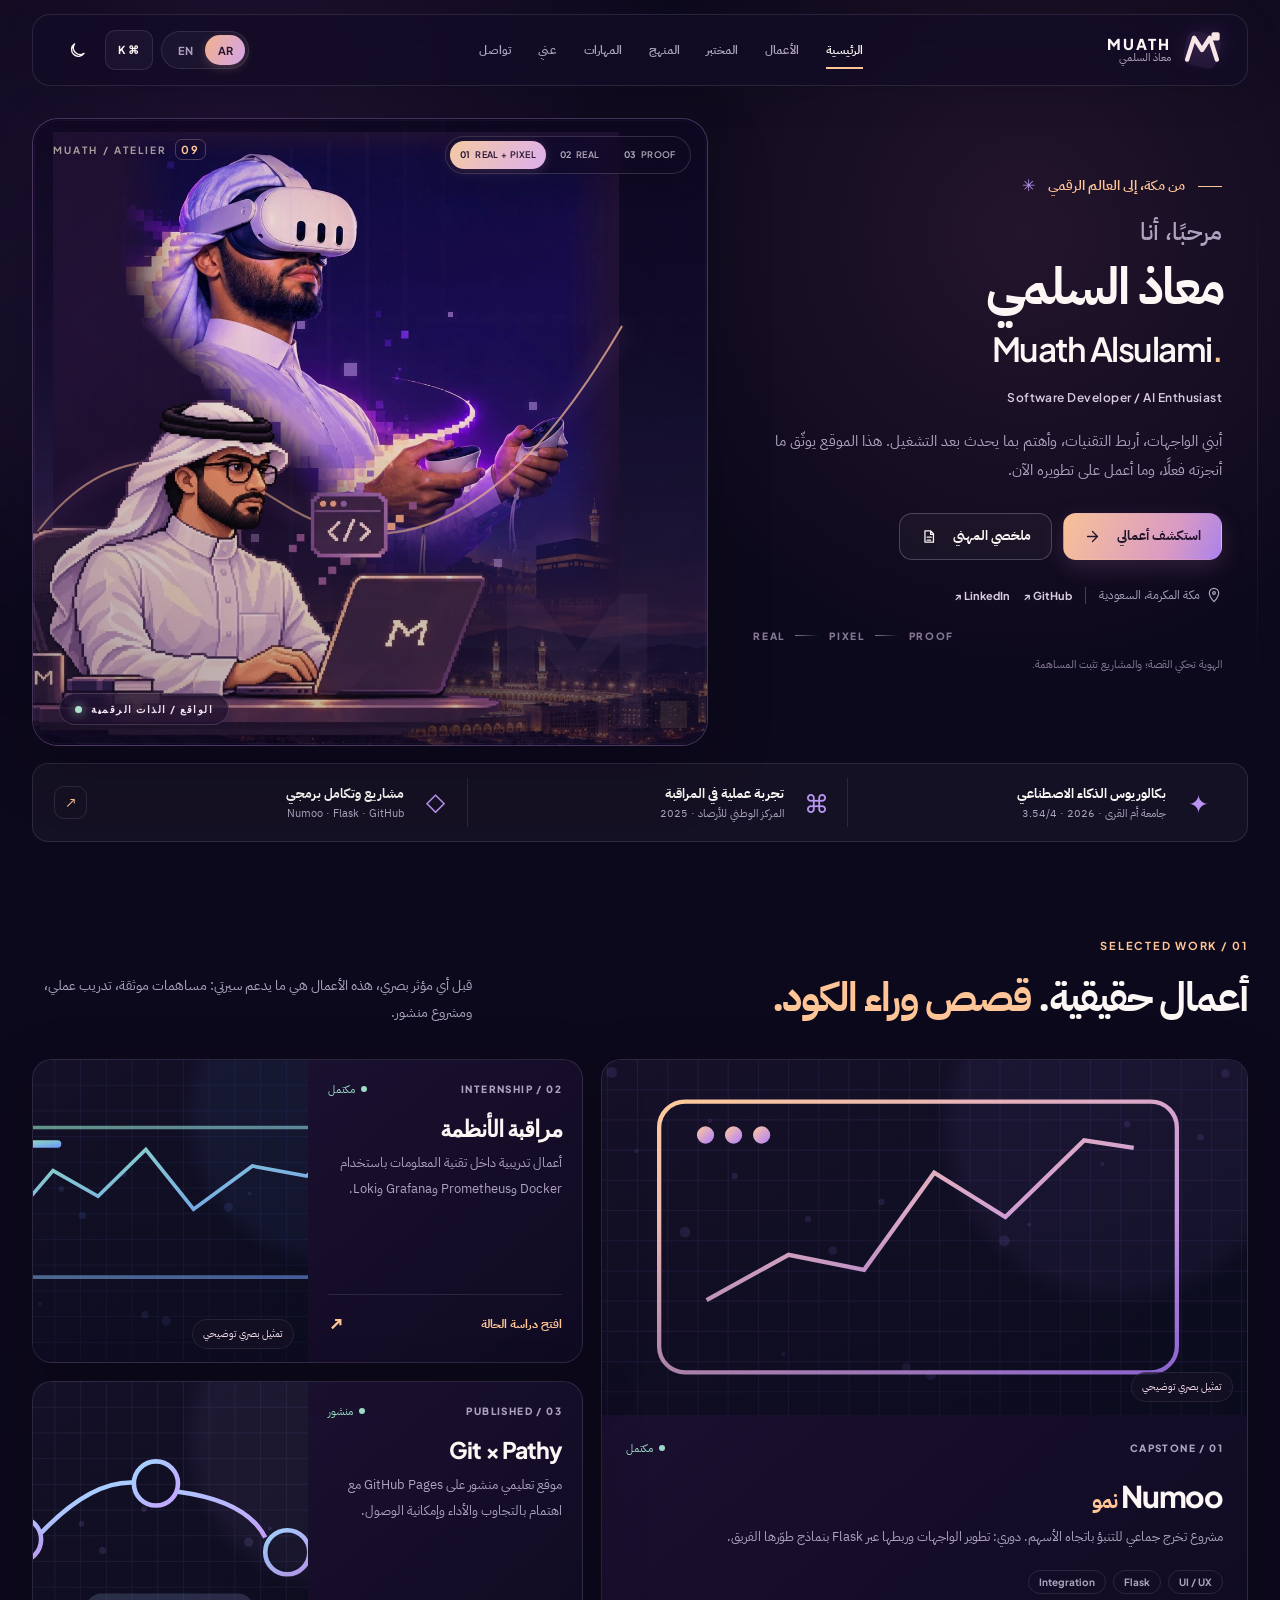
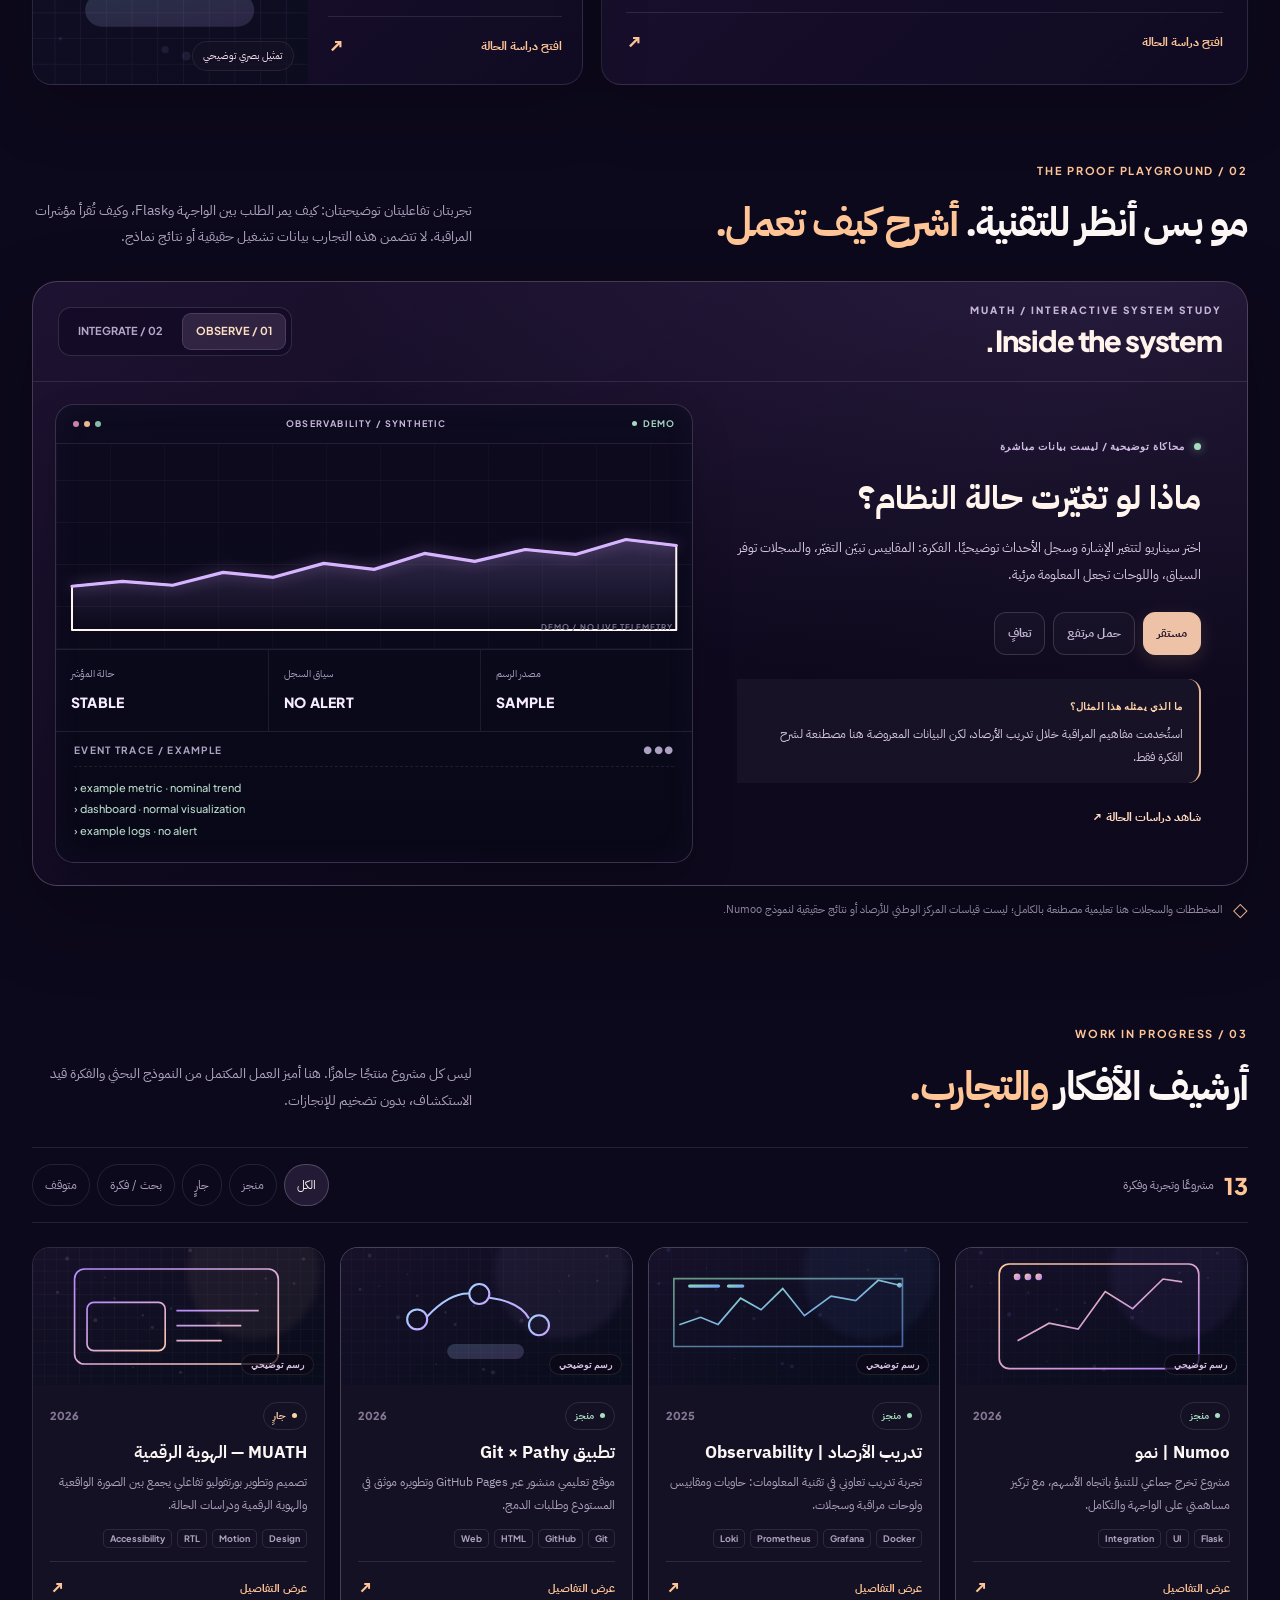
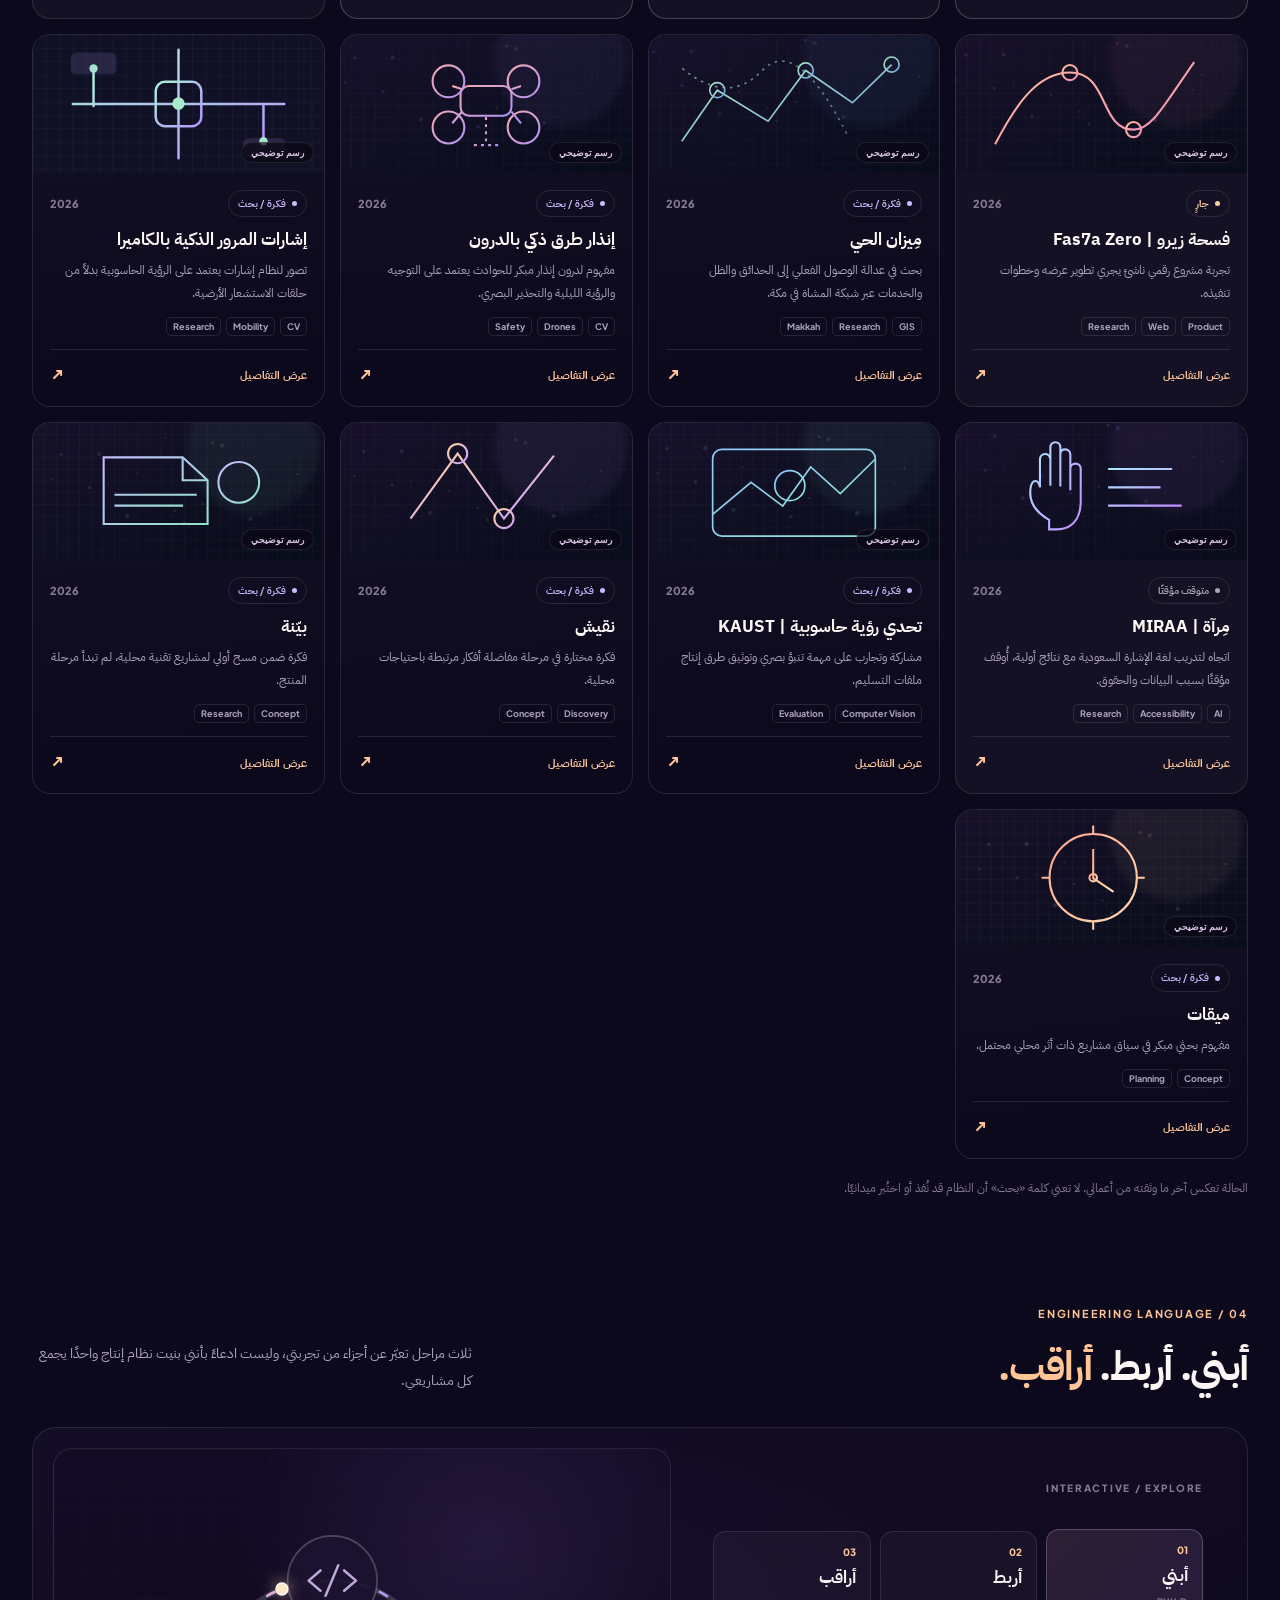
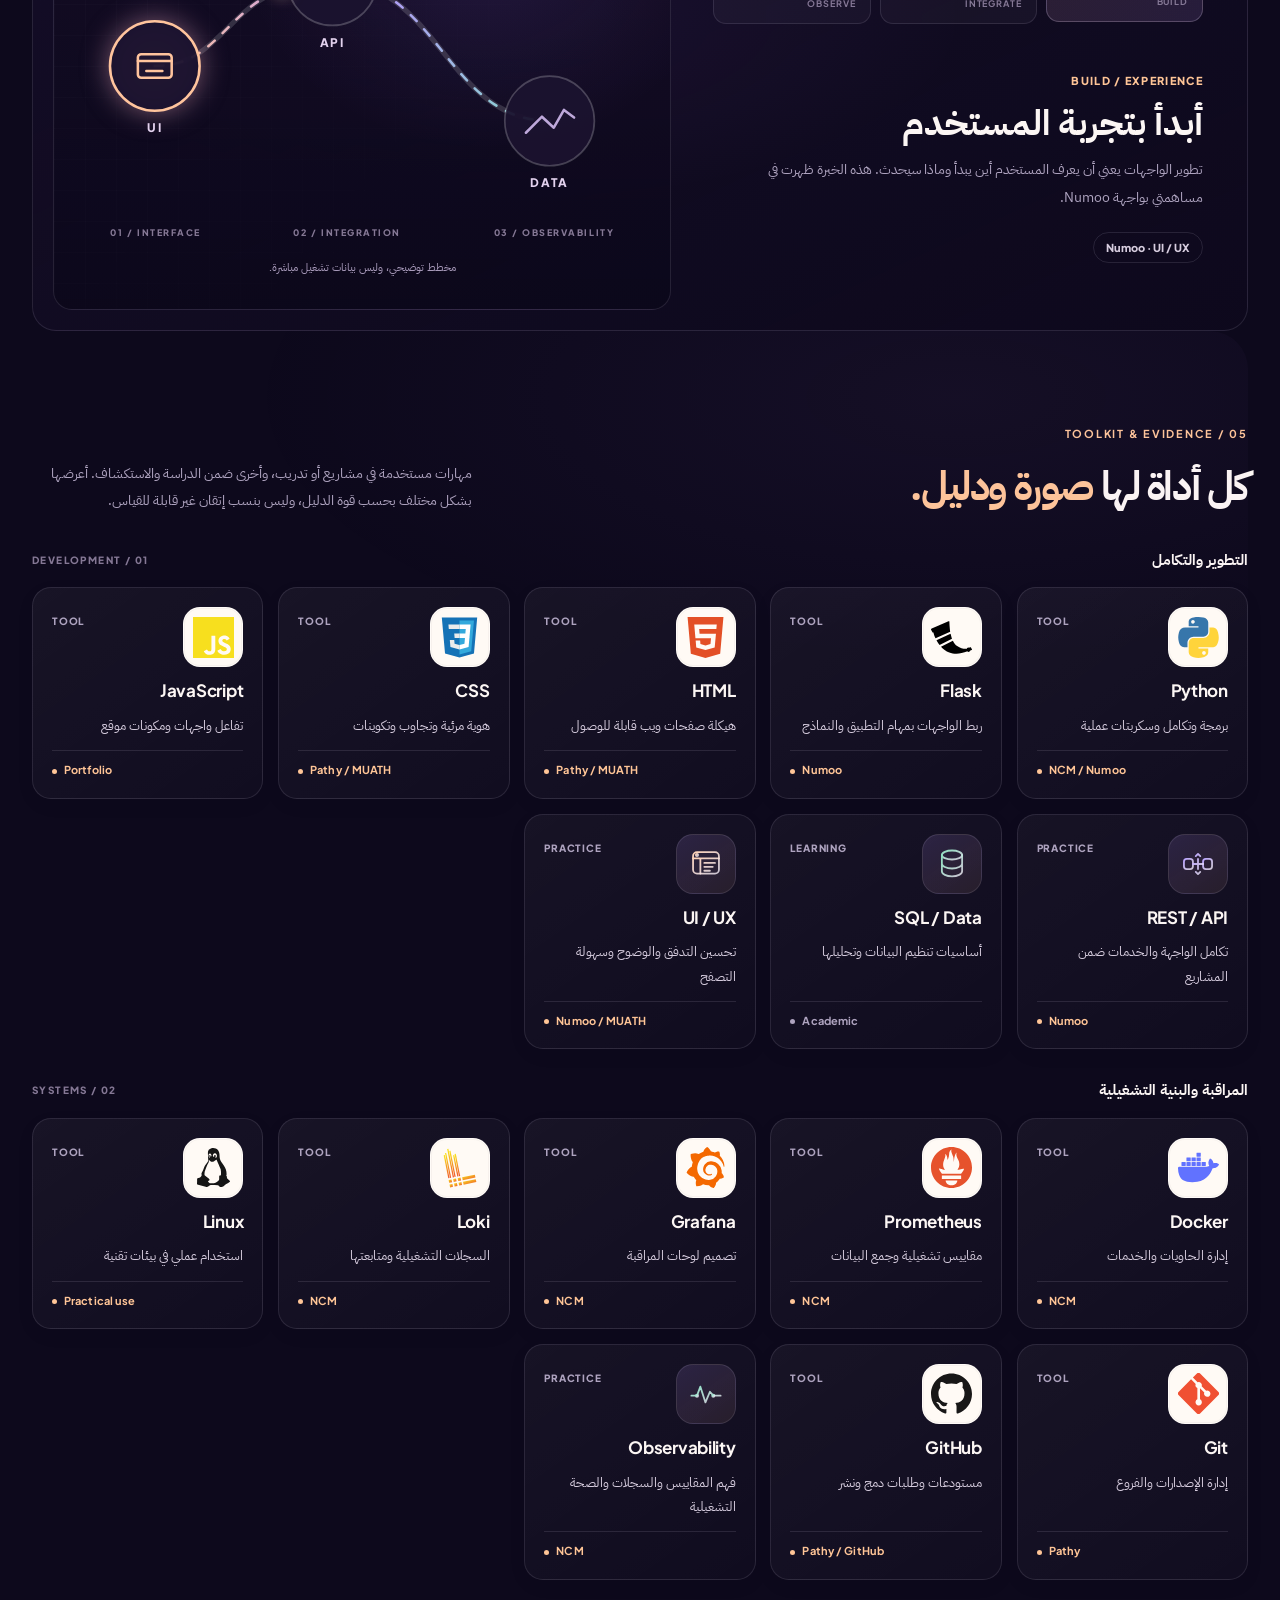
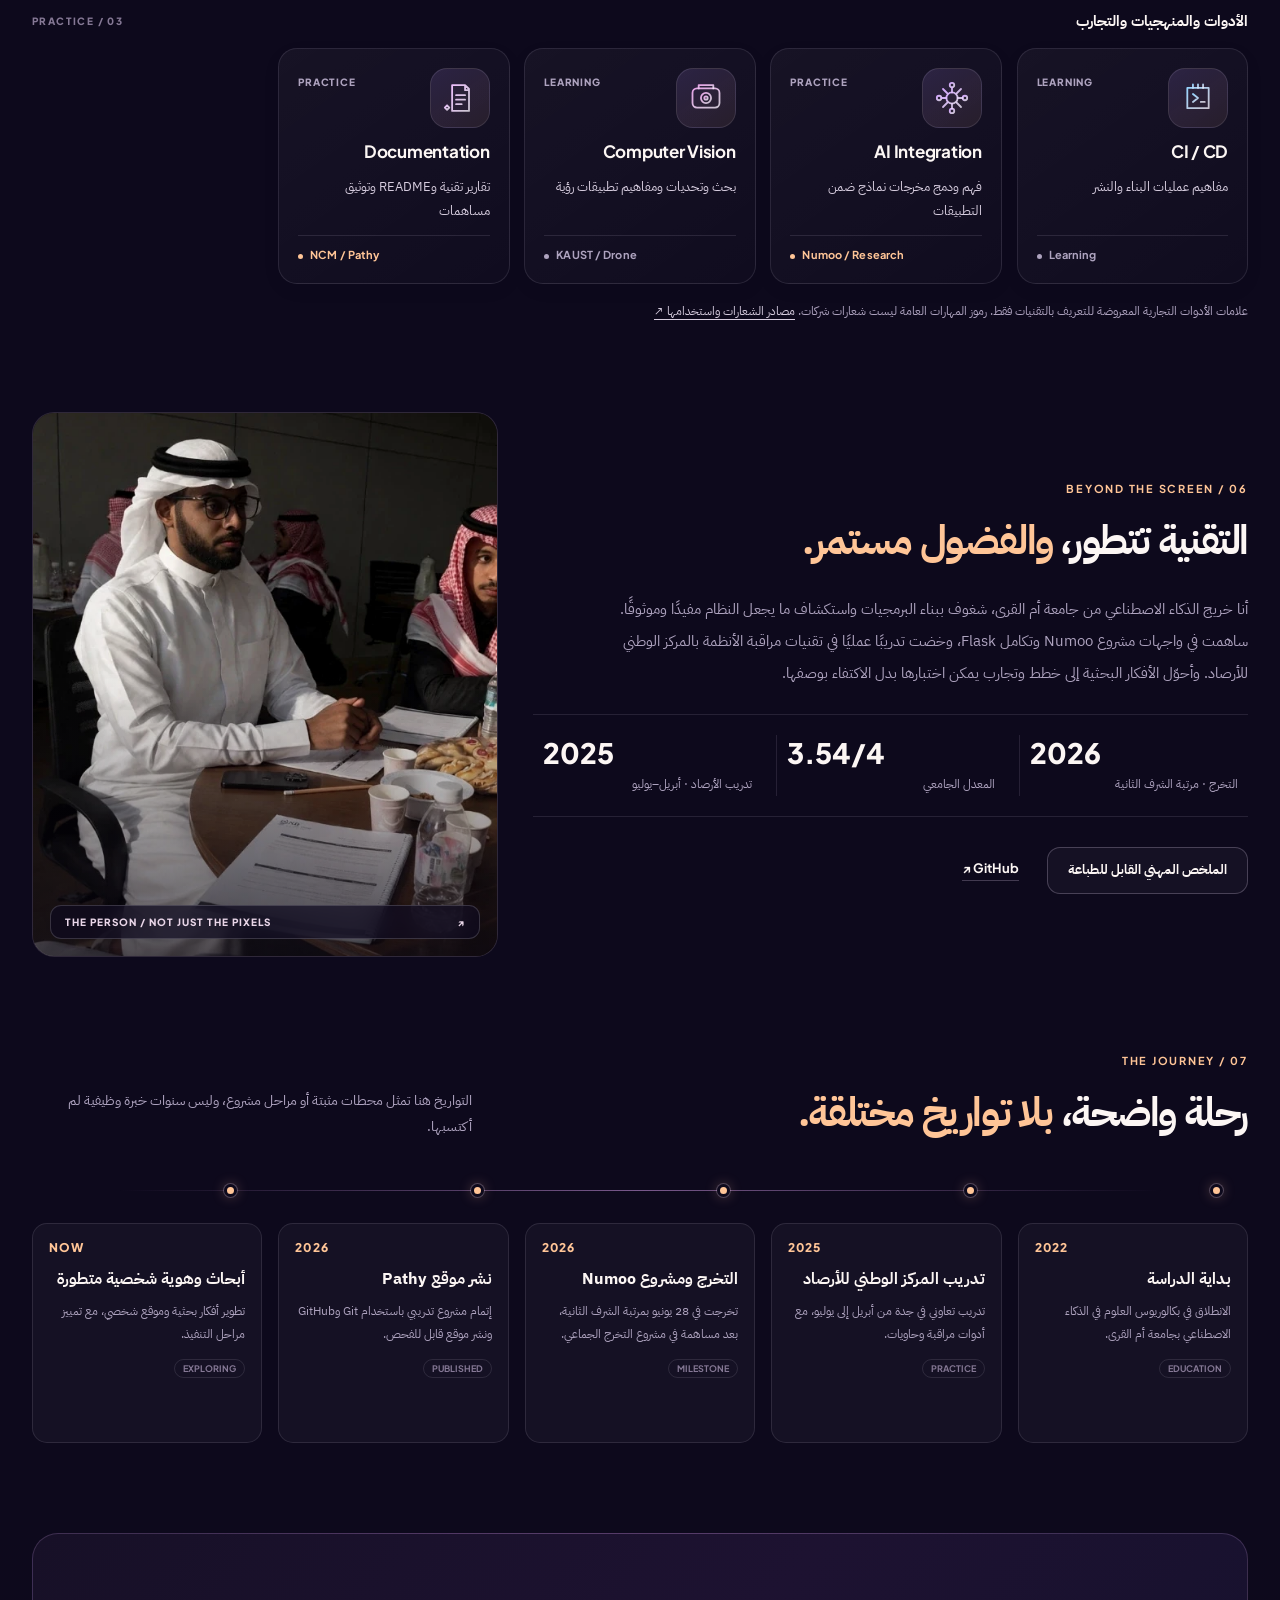
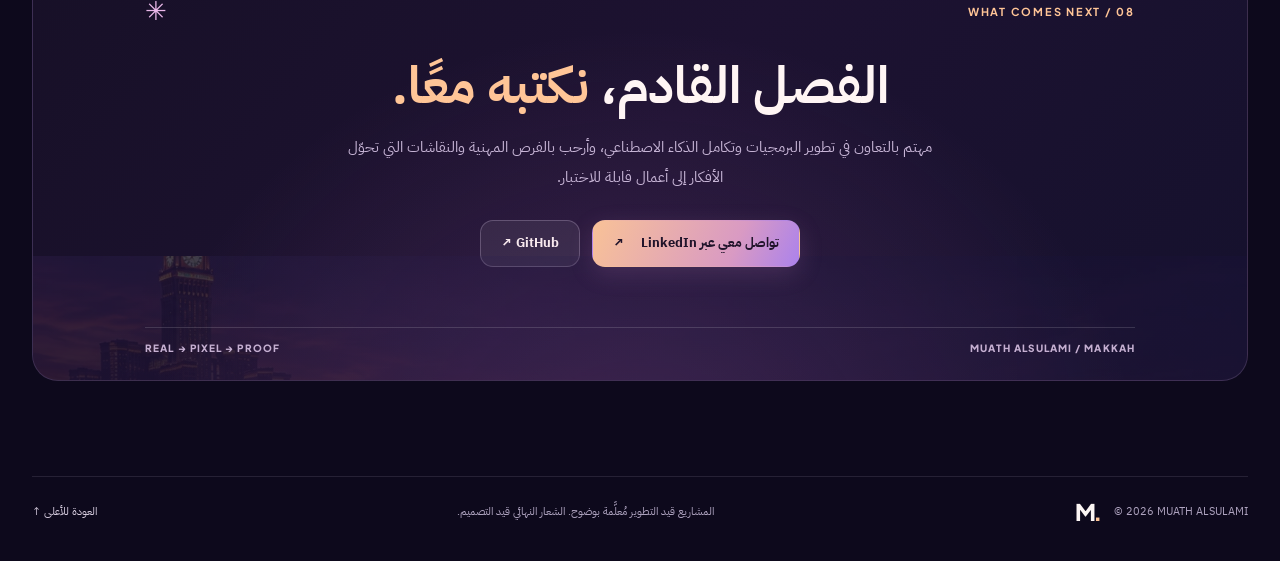
==== index.html @ 8ee7ca1b "Preserve ATELIER 09 editable baseline" ====
<!doctype html>
<html lang="ar" dir="rtl" data-lang="ar" data-theme="dark">
<head>
<meta charset="utf-8">
<meta name="viewport" content="width=device-width,initial-scale=1,viewport-fit=cover">
<meta name="theme-color" content="#100b21">
<meta name="description" content="معاذ السلمي — مطور برمجيات وخريج ذكاء اصطناعي. تطوير الواجهات وتكامل الحلول ومراقبة الأنظمة، مع مشاريع مكتملة ومفاهيم قيد البحث.">
<meta property="og:type" content="website">
<meta property="og:title" content="MUATH — Atelier / Real · Pixel · Proof">
<meta property="og:description" content="A personal portfolio built from real work, engineering curiosity, and a distinctive digital identity.">
<title>معاذ السلمي — MUATH / Atelier 09 — Real → Pixel → Proof</title>
<link rel="icon" href="assets/favicon.svg" type="image/svg+xml">
<link rel="preconnect" href="https://fonts.googleapis.com">
<link rel="preconnect" href="https://fonts.gstatic.com" crossorigin>
<link href="https://fonts.googleapis.com/css2?family=IBM+Plex+Sans+Arabic:wght@400;500;600;700&family=Plus+Jakarta+Sans:wght@400;500;600;700;800&family=Instrument+Serif:ital@0;1&display=swap" rel="stylesheet">
<link rel="stylesheet" href="styles.css">
<link rel="stylesheet" href="atelier.css">
<link rel="stylesheet" href="brand-polish.css">
<script defer src="app.js"></script>
<script defer src="atelier.js"></script>
</head>
<body>
<a class="skip-link" href="#main">تجاوز إلى المحتوى</a>
<div class="reading-progress" role="presentation"><div id="readingProgress"></div></div>
<div class="page-aura" aria-hidden="true"></div>
<header class="site-header" id="top">
  <div class="header-inner container">
    <a class="brand" href="#home" aria-label="MUATH home">
      <span class="brand-symbol" aria-hidden="true"><svg viewBox="0 0 48 48" fill="none"><path d="M7 35 15 10l9 14 9-14 8 25" stroke="currentColor" stroke-width="5" stroke-linejoin="round"/><rect x="37" y="6" width="5" height="5" fill="currentColor"/></svg></span>
      <span class="brand-name"><b>MUATH</b><small data-i18n="brandArabic">معاذ السلمي</small></span>
    </a>
    <nav class="desktop-nav" aria-label="Primary navigation">
      <a href="#home" class="is-active" data-i18n="navHome">الرئيسية</a>
      <a href="#work" data-i18n="navWork">الأعمال</a><a href="#evidence" data-at="navEvidence">المختبر</a>
      <a href="#approach" data-i18n="navApproach">المنهج</a>
      <a href="#skills" data-i18n="navSkills">المهارات</a>
      <a href="#about" data-i18n="navAbout">عني</a>
      <a href="#contact" data-i18n="navContact">تواصل</a>
    </nav>
    <div class="header-controls">
      <button class="language-switch" type="button" id="languageSwitch" aria-label="Switch between Arabic and English"><span data-language="ar" class="is-active">AR</span><span data-language="en">EN</span></button>
      <button class="icon-button command-launch" id="commandLaunch" type="button" aria-label="فتح لوحة التنقل السريع" title="Quick navigation (Ctrl+K)"><span aria-hidden="true">⌘ K</span></button>
      <button class="icon-button theme-toggle" id="themeToggle" type="button" aria-label="تغيير المظهر" aria-pressed="false" title="Toggle appearance"><svg viewBox="0 0 24 24" aria-hidden="true"><path d="M20.2 15.7a8.6 8.6 0 1 1-11.9-12A8.6 8.6 0 0 0 20.2 15.7Z"/></svg></button>
      <button class="icon-button mobile-menu-button" id="menuToggle" type="button" aria-label="فتح القائمة" aria-controls="mobileNav" aria-expanded="false"><svg viewBox="0 0 24 24" aria-hidden="true"><path d="M4 7h16M4 12h16M4 17h16"/></svg></button>
    </div>
  </div>
  <nav class="mobile-nav" id="mobileNav" aria-label="Mobile navigation" hidden>
    <a href="#home" data-i18n="navHome">الرئيسية</a><a href="#work" data-i18n="navWork">الأعمال</a><a href="#evidence" data-at="navEvidence">المختبر</a><a href="#approach" data-i18n="navApproach">المنهج</a><a href="#skills" data-i18n="navSkills">المهارات</a><a href="#about" data-i18n="navAbout">عني</a><a href="#contact" data-i18n="navContact">تواصل</a>
  </nav>
</header>
<main id="main">
<section class="hero container" id="home" aria-labelledby="heroTitle">
 <div class="hero-grid">
  <div class="hero-scene" id="heroScene" aria-label="مشهد فني يجمع الصورة الحقيقية بنظارة الواقع الافتراضي وشخصية البكسل">
   <div class="hero-sky"></div>
   <div class="hero-orb"></div>
   <div class="hero-gridlines"></div>
   <div class="scene-edition" aria-hidden="true">MUATH / ATELIER <span>09</span></div>
   <div class="hero-portrait"><img src="assets/vr-person.webp" alt="معاذ يرتدي نظارة الواقع الافتراضي مع وحدات التحكم" fetchpriority="high" width="995" height="891"></div>
   <div class="pixel-trail" aria-hidden="true"></div>
   <div class="orbit-line" aria-hidden="true"><svg viewBox="0 0 800 630" preserveAspectRatio="none"><path d="M-24 454C74 305 201 335 294 386S531 453 699 209"/></svg></div>
   <div class="hero-pixel"><img src="assets/pixel-muath.webp" width="940" height="627" alt="نسخة بكسل فنية لمعاذ يعمل على جهاز الحاسوب" fetchpriority="high"></div>
   <div class="hero-bridge" aria-hidden="true"><span></span><span></span><span></span><span></span><span></span><span></span><span></span><span></span></div>
   <div class="scene-caption"><span class="caption-dot"></span> <span data-at="sceneSignature">REALITY / DIGITAL SELF</span></div>
   <div class="scene-switch" role="group" aria-label="Visual scene mode">
    <button type="button" data-view="all" class="is-active" aria-pressed="true">01 <span>REAL + PIXEL</span></button>
    <button type="button" data-view="real" aria-pressed="false">02 <span>REAL</span></button>
    <button type="button" data-view="proof" aria-pressed="false">03 <span>PROOF</span></button>
   </div>
   <div class="scene-proof" aria-live="polite"><small>BEHIND THE IMAGE / PROOF</small><strong data-at="sceneProofTitle">A person. A builder. Actual work.</strong><p data-at="sceneProofBody">Numoo / UI + Flask integration · NCM / monitoring and logs</p><a href="#work" data-at="sceneProofLink">Explore evidence ↗</a></div>
   <div class="scene-watermark" aria-hidden="true">M<span>.</span></div>
  </div>
  <div class="hero-copy">
   <p class="eyebrow accent-eyebrow"><span class="eyebrow-line"></span><span data-i18n="heroEyebrow">من مكة، إلى العالم الرقمي</span><span class="eyebrow-spark">✳</span></p>
   <h1 id="heroTitle"><span data-i18n="heroGreeting">مرحبًا، أنا</span><strong data-i18n="heroName">معاذ السلمي</strong></h1>
   <div class="hero-en" lang="en">Muath Alsulami<span class="orange-dot">.</span></div>
   <p class="hero-role" data-i18n="heroRole">Software Developer <span class="role-divider">/</span> AI Enthusiast</p>
   <p class="hero-lead" data-i18n="heroLead">أبني الواجهات، أربط التقنيات، وأهتم بما يحدث بعد التشغيل. هذا الموقع يوثّق ما أنجزته فعلًا، وما أعمل على تطويره الآن.</p>
   <div class="hero-ctas"><a href="#work" class="button button-primary"><span data-i18n="viewWork">استكشف أعمالي</span><svg viewBox="0 0 24 24" aria-hidden="true"><path d="M5 12h14m-7-7 7 7-7 7"/></svg></a><a href="professional-summary.html" class="button button-outline"><span data-i18n="professionalSummary">ملخصي المهني</span><svg viewBox="0 0 24 24" aria-hidden="true"><path d="M7 4h8l4 4v12H7zM15 4v5h4M10 13h6m-6 4h5"/></svg></a></div>
   <div class="hero-meta"><span class="meta-location"><svg viewBox="0 0 24 24" aria-hidden="true"><path d="M12 22s7-7.5 7-13a7 7 0 1 0-14 0c0 5.5 7 13 7 13Z"/><circle cx="12" cy="9" r="2"/></svg><span data-i18n="location">مكة المكرمة، السعودية</span></span><span class="hero-meta-separator"></span><a href="https://github.com/muathmalsulami" target="_blank" rel="noopener noreferrer">GitHub ↗</a><a href="https://www.linkedin.com/in/muath-m-alsulami/" target="_blank" rel="noopener noreferrer">LinkedIn ↗</a></div>
   <div class="hero-signature"><span>REAL</span><i></i><span>PIXEL</span><i></i><span>PROOF</span></div>
   <p class="hero-private-note" data-at="signatureNote">ليس استعراض مؤثرات؛ تجربة تشرح ما بنيته وما أتعلمه.</p>
  </div>
 </div>
 <div class="proof-rail">
  <div><span class="rail-symbol">✦</span><div><strong data-i18n="railOne">بكالوريوس الذكاء الاصطناعي</strong><small data-i18n="railOneSub">جامعة أم القرى · 2026 · 3.54/4</small></div></div>
  <div><span class="rail-symbol">⌘</span><div><strong data-i18n="railTwo">تجربة عملية في المراقبة</strong><small data-i18n="railTwoSub">المركز الوطني للأرصاد · 2025</small></div></div>
  <div><span class="rail-symbol">◇</span><div><strong data-i18n="railThree">مشاريع وتكامل برمجي</strong><small data-i18n="railThreeSub">Numoo · Flask · GitHub</small></div></div>
  <a href="#journey" class="rail-link" aria-label="Journey">↗</a>
 </div>
</section>
<section class="section container featured-section" id="work" aria-labelledby="featuredTitle">
 <div class="section-head reveal"><div><span class="section-index">01 / SELECTED WORK</span><h2 id="featuredTitle" data-i18n="featuredTitle">أعمال حقيقية. <em>قصص وراء الكود.</em></h2></div><p data-i18n="featuredIntro">قبل أي مؤثر بصري، هذه الأعمال هي ما يدعم سيرتي: مساهمات موثقة، تدريب عملي، ومشروع منشور.</p></div>
 <div class="featured-grid">
  <article class="feature-card feature-primary reveal" aria-label="Numoo capstone project"><div class="feature-visual numoo-visual"><img src="assets/project-art/numoo.svg" alt="رسم توضيحي مفاهيمي لواجهة Numoo وليس لقطة من النظام الفعلي" loading="lazy"><span class="visual-disclaimer" data-i18n="visualConcept">تمثيل بصري توضيحي</span></div><div class="feature-content"><div class="feature-topline"><span class="feature-number">01 / CAPSTONE</span><span class="feature-status"><span></span><span data-i18n="statusCompleted">مكتمل</span></span></div><h3>Numoo <span>نمو</span></h3><p data-i18n="numooFeatured">مشروع تخرج جماعي للتنبؤ باتجاه الأسهم. دوري: تطوير الواجهات وربطها عبر Flask بنماذج طوّرها الفريق.</p><div class="feature-tags"><span>UI / UX</span><span>Flask</span><span>Integration</span></div><button type="button" class="feature-link" data-project="numoo"><span data-i18n="openCase">افتح دراسة الحالة</span><span>↗</span></button></div></article>
  <article class="feature-card feature-side reveal"><div class="feature-visual"><img src="assets/project-art/ncm.svg" alt="رسم توضيحي لمفاهيم المراقبة وليس بيانات حقيقية" loading="lazy"><span class="visual-disclaimer" data-i18n="visualConcept">تمثيل بصري توضيحي</span></div><div class="feature-content"><div class="feature-topline"><span class="feature-number">02 / INTERNSHIP</span><span class="feature-status"><span></span><span data-i18n="statusCompleted">مكتمل</span></span></div><h3 data-i18n="ncmTitle">مراقبة الأنظمة</h3><p data-i18n="ncmFeatured">أعمال تدريبية داخل تقنية المعلومات باستخدام Docker وPrometheus وGrafana وLoki.</p><button type="button" class="feature-link" data-project="ncm"><span data-i18n="openCase">افتح دراسة الحالة</span><span>↗</span></button></div></article>
  <article class="feature-card feature-side reveal"><div class="feature-visual"><img src="assets/project-art/pathy.svg" alt="تصميم بياني يرمز لفروع Git وتطوير موقع منشور" loading="lazy"><span class="visual-disclaimer" data-i18n="visualConcept">تمثيل بصري توضيحي</span></div><div class="feature-content"><div class="feature-topline"><span class="feature-number">03 / PUBLISHED</span><span class="feature-status"><span></span><span data-i18n="statusPublished">منشور</span></span></div><h3>Git × Pathy</h3><p data-i18n="pathyFeatured">موقع تعليمي منشور على GitHub Pages مع اهتمام بالتجاوب والأداء وإمكانية الوصول.</p><button type="button" class="feature-link" data-project="pathy"><span data-i18n="openCase">افتح دراسة الحالة</span><span>↗</span></button></div></article>
 </div>
</section>
<section class="section container evidence-section" id="evidence" aria-labelledby="evidenceTitle">
 <div class="section-head reveal"><div><span class="section-index">02 / THE PROOF PLAYGROUND</span><h2 id="evidenceTitle" data-at-html="evidenceTitle">التقنية لا تُشرح فقط. <em>جرّب الفكرة.</em></h2></div><p data-at="evidenceIntro">تجربتان توضيحيتان تفاعليتان: مسار تكامل التطبيق، وكيف تساعد المراقبة على فهم النظام. ليست بيانات حقيقية من الأرصاد أو نتائج Numoo.</p></div>
 <div class="proof-lab reveal" id="proofLab" data-lab="observe" data-signal="steady">
  <div class="proof-lab-head"><div class="proof-heading"><span class="proof-kicker">MUATH / INTERACTIVE SYSTEM STUDY</span><strong data-at="proofHeadline">Inside the system.</strong></div><div class="proof-lab-tabs" role="tablist" aria-label="Interactive demo"><button type="button" data-lab-mode="observe" role="tab" aria-selected="true" class="active">01 / OBSERVE</button><button type="button" data-lab-mode="integrate" role="tab" aria-selected="false">02 / INTEGRATE</button></div></div>
  <div class="proof-lab-body">
   <div class="proof-lab-story"><div class="proof-indicator"><span></span><span data-at="labSimBadge">EXPLANATORY SIMULATION / NOT LIVE DATA</span></div><h3 id="labTitle" data-at="labObserveTitle">ماذا لو تغيرت حالة النظام؟</h3><p id="labDescription" data-at="labObserveDesc">بدل رسم بياني ثابت، غيّر السيناريو وشاهد كيف تتبدل الإشارات والسجل التوضيحي. هذا يشرح فائدة Prometheus وGrafana وLoki — ولا يدّعي تشغيل نظام المركز هنا.</p>
    <div class="scenario-controls" id="scenarioControls" role="group" aria-label="Simulated system scenarios"><button type="button" data-signal="steady" class="active" aria-pressed="true" data-at="signalSteady">طبيعي</button><button type="button" data-signal="surge" aria-pressed="false" data-at="signalSurge">ضغط مرتفع</button><button type="button" data-signal="recover" aria-pressed="false" data-at="signalRecover">استعادة</button></div>
    <div class="proof-lesson"><span class="proof-lesson-kicker" data-at="labLessonLabel">ماذا يثبت هذا القسم؟</span><p id="labLesson" data-at="labObserveLesson">أنني أفهم العلاقة بين المقاييس والسجلات ولوحات المتابعة، وليس أنه قياس حقيقي من جهة عمل.</p></div>
    <a class="proof-case-link" href="#work" data-at="labCaseLink">اطلع على أعمالي الموثقة ↗</a>
   </div>
   <div class="proof-console" aria-label="Simulation visualization"><div class="console-header"><span class="console-dots"><i></i><i></i><i></i></span><span id="consoleLabel">OBSERVABILITY / SIMULATED SIGNAL</span><span class="console-live"><i></i> DEMO</span></div><div class="console-graph"><div class="graph-sheen"></div><svg viewBox="0 0 540 170" role="img" aria-label="Illustrative simulated monitoring line graph" preserveAspectRatio="none"><defs><linearGradient id="consoleFill" x1="0" y1="0" x2="0" y2="1"><stop offset="0" stop-color="#c2a2fc" stop-opacity=".22"/><stop offset="1" stop-color="#c2a2fc" stop-opacity="0"/></linearGradient></defs><path class="console-area" id="consoleArea" d="M0 126L45 121 90 125 135 112 180 117 225 103 270 109 315 93 360 101 405 89 450 94 495 79 540 85L540 170 0 170Z" fill="url(#consoleFill)"/><path class="console-path" id="consolePath" d="M0 126L45 121 90 125 135 112 180 117 225 103 270 109 315 93 360 101 405 89 450 94 495 79 540 85"/></svg><span class="graph-watermark">DEMO / NO LIVE TELEMETRY</span></div>
    <div class="console-metrics"><div><small data-at="metricSignal">حالة المؤشر</small><strong id="metricSignal">STEADY</strong></div><div><small data-at="metricAction">قراءة السجل</small><strong id="metricAction">NO ALERT</strong></div><div><small data-at="metricSource">نوع البيانات</small><strong id="metricSource">SIMULATED</strong></div></div>
    <div class="console-terminal"><div class="terminal-head"><span>EVENT TRACE / EXAMPLE</span><span>●●●</span></div><div id="consoleLog" class="console-log" aria-live="polite">› metric received · stable trend<br>› dashboard updated · no alert<br>› logs available for context</div></div></div>
  </div>
 </div>
 <div class="proof-lab-footnote"><span class="diamond-glyph" aria-hidden="true">◇</span><span data-at="evidenceDisclaimer">كل القيم والمخططات في التجربة توضيحية، ولا تمثل بيانات الأرصاد أو نتائج الاختبار على أنظمة إنتاجية.</span></div>
</section>
<section class="section container atlas-section" id="atlas" aria-labelledby="atlasTitle">
 <div class="section-head reveal"><div><span class="section-index">03 / WORK IN PROGRESS</span><h2 id="atlasTitle" data-i18n="atlasTitle">أرشيف الأفكار <em>والتجارب.</em></h2></div><p data-i18n="atlasIntro">ليس كل مشروع منتجًا جاهزًا. هنا أميز العمل المكتمل من النموذج البحثي والفكرة قيد الاستكشاف، بدون تضخيم للإنجازات.</p></div>
 <div class="atlas-controls"><div class="atlas-count"><span id="atlasCount">13</span><span data-i18n="atlasCountLabel">مشروعًا وتجربة وفكرة</span></div><div class="filter-buttons" role="group" aria-label="تصفية المشاريع"><button type="button" data-filter="all" class="is-active" aria-pressed="true" data-i18n="filterAll">الكل</button><button type="button" data-filter="complete" aria-pressed="false" data-i18n="filterDone">منجز</button><button type="button" data-filter="active" aria-pressed="false" data-i18n="filterActive">جارٍ</button><button type="button" data-filter="concept" aria-pressed="false" data-i18n="filterConcept">بحث / فكرة</button><button type="button" data-filter="paused" aria-pressed="false" data-i18n="filterPaused">متوقف</button></div></div>
 <div class="atlas-grid" id="atlasGrid" aria-live="polite"><noscript><p>تشغيل JavaScript مطلوب لعرض الأرشيف التفاعلي. يمكنك تصفح المشاريع المنشورة مباشرة على <a href="https://github.com/muathmalsulami">GitHub</a>.</p></noscript></div>
 <p class="atlas-footnote" data-i18n="atlasFootnote">الحالة تعكس آخر ما وثقته من أعمالي. لا تعني كلمة «بحث» أن النظام قد نُفذ أو اختُبر ميدانيًا.</p>
</section>
<section class="section method-section" id="approach" aria-labelledby="methodTitle">
 <div class="container"><div class="section-head reveal"><div><span class="section-index">04 / ENGINEERING LANGUAGE</span><h2 id="methodTitle" data-i18n="methodTitle">أبني. أربط. <em>أراقب.</em></h2></div><p data-i18n="methodIntro">ثلاث مراحل تعبّر عن أجزاء من تجربتي، وليست ادعاءً بأنني بنيت نظام إنتاج واحدًا يجمع كل مشاريعي.</p></div>
 <div class="method-shell reveal"><div class="method-side"><p class="method-side-label">INTERACTIVE / EXPLORE</p><div class="method-switch" role="tablist" aria-label="طريقة العمل"><button type="button" data-stage="build" role="tab" aria-selected="true" aria-controls="stageDescription" class="is-active"><span>01</span><b data-i18n="tabBuild">أبني</b><small>BUILD</small></button><button type="button" data-stage="integrate" role="tab" aria-selected="false" aria-controls="stageDescription"><span>02</span><b data-i18n="tabIntegrate">أربط</b><small>INTEGRATE</small></button><button type="button" data-stage="observe" role="tab" aria-selected="false" aria-controls="stageDescription"><span>03</span><b data-i18n="tabObserve">أراقب</b><small>OBSERVE</small></button></div><div class="method-copy" id="stageDescription" role="tabpanel" tabindex="0"><span id="stageLabel">BUILD / EXPERIENCE</span><h3 id="stageTitle">أبدأ بتجربة المستخدم</h3><p id="stageText">بناء واجهات عملية وتدفقات واضحة وربط عناصرها بما يحتاجه المستخدم.</p><div id="stageEvidence" class="method-evidence">Numoo · UI</div></div></div><div class="method-visual" aria-label="مخطط توضيحي للواجهة والتكامل والمراقبة"><svg viewBox="0 0 700 410" role="img" aria-label="مخطط بصري متحرك لمراحل بناء الواجهة وتكامل الوظائف ومراقبة البيانات"><defs><linearGradient id="methodGradient" x1="0" y1="0" x2="1" y2="0"><stop stop-color="#ffc79b"/><stop offset=".52" stop-color="#ba91ff"/><stop offset="1" stop-color="#80e0c8"/></linearGradient></defs><path class="method-path-base" d="M105 220C195 220 190 119 315 119S450 285 572 285"/><path class="method-path-active" id="methodActivePath" d="M105 220C195 220 190 119 315 119S450 285 572 285"/><g class="diagram-node is-active" data-node="build" transform="translate(105 220)"><circle r="53"/><rect x="-20" y="-14" width="40" height="28" rx="4"/><path d="M-20 -6h40m-30 12h19"/><text y="78">UI</text></g><g class="diagram-node" data-node="integrate" transform="translate(315 119)"><circle r="53"/><path d="m-14-12-14 12 14 12M14-12 28 0 14 12M7-18-8 18"/><text y="78">API</text></g><g class="diagram-node" data-node="observe" transform="translate(572 285)"><circle r="53"/><path d="M-28 14-9-5l14 13 12-21 12 9"/><text y="78">DATA</text></g><circle class="method-traveler" id="methodTraveler" r="7"><animateMotion dur="9s" repeatCount="indefinite" path="M105 220C195 220 190 119 315 119S450 285 572 285"/></circle></svg><div class="diagram-legend"><span>01 / INTERFACE</span><span>02 / INTEGRATION</span><span>03 / OBSERVABILITY</span></div><p data-i18n="methodDisclaimer">مخطط توضيحي، وليس بيانات تشغيل مباشرة.</p></div></div>
 </div>
</section>
<section class="section container skills-section" id="skills" aria-labelledby="skillsTitle">
 <div class="section-head reveal"><div><span class="section-index">05 / TOOLKIT & EVIDENCE</span><h2 id="skillsTitle" data-i18n="skillsTitle">كل أداة لها <em>صورة ودليل.</em></h2></div><p data-i18n="skillsIntro">مهارات مستخدمة في مشاريع أو تدريب، وأخرى ضمن الدراسة والاستكشاف. أعرضها بشكل مختلف بحسب قوة الدليل، وليس بنسب إتقان غير قابلة للقياس.</p></div>
 <div class="skills-group-label"><span data-i18n="skillsGroupOne">التطوير والتكامل</span><span>01 / DEVELOPMENT</span></div><div class="skills-grid" id="skillsDevelopment"></div><noscript><p>Python، Flask، HTML، CSS، JavaScript، REST APIs، SQL، UI/UX.</p></noscript>
 <div class="skills-group-label"><span data-i18n="skillsGroupTwo">المراقبة والبنية التشغيلية</span><span>02 / SYSTEMS</span></div><div class="skills-grid" id="skillsSystems"></div><noscript><p>Docker، Prometheus، Grafana، Loki، Linux، Git، GitHub، Observability.</p></noscript>
 <div class="skills-group-label"><span data-i18n="skillsGroupThree">الأدوات والمنهجيات والتجارب</span><span>03 / PRACTICE</span></div><div class="skills-grid" id="skillsPractice"></div><noscript><p>CI/CD (تعلم)، AI Integration، Computer Vision (بحث)، Documentation.</p></noscript>
 <p class="brand-note" data-brand-note>علامات الأدوات التجارية المعروضة للتعريف بالتقنيات فقط. رموز المهارات العامة ليست شعارات شركات. <a href="BRAND_ASSETS.md" aria-label="مصادر الشعارات والتراخيص">مصادر الشعارات واستخدامها ↗</a></p>
</section>
<section class="section container about-section" id="about" aria-labelledby="aboutTitle"><div class="about-layout"><div class="about-image reveal"><img src="assets/meeting.webp" width="570" height="740" alt="معاذ السلمي خلال اجتماع، يرتدي الثوب والغترة والنظارات" loading="lazy"><div class="about-image-label"><span>THE PERSON / NOT JUST THE PIXELS</span><span>↗</span></div></div><div class="about-story reveal"><span class="section-index">06 / BEYOND THE SCREEN</span><h2 id="aboutTitle" data-i18n="aboutTitle">التقنية تتطور، <em>والفضول مستمر.</em></h2><p data-i18n="aboutBody">أنا خريج الذكاء الاصطناعي من جامعة أم القرى، شغوف ببناء البرمجيات واستكشاف ما يجعل النظام مفيدًا وموثوقًا. ساهمت في واجهات مشروع Numoo وتكامل Flask، وخضت تدريبًا عمليًا في تقنيات مراقبة الأنظمة بالمركز الوطني للأرصاد. وأحوّل الأفكار البحثية إلى خطط وتجارب يمكن اختبارها بدل الاكتفاء بوصفها.</p><div class="about-facts"><div><strong>2026</strong><span data-i18n="factGrad">التخرج · مرتبة الشرف الثانية</span></div><div><strong>3.54/4</strong><span data-i18n="factGpa">المعدل الجامعي</span></div><div><strong>2025</strong><span data-i18n="factNcm">تدريب الأرصاد · أبريل–يوليو</span></div></div><div class="about-actions"><a href="professional-summary.html" class="button button-outline" data-i18n="viewSnapshot">الملخص المهني القابل للطباعة</a><a href="https://github.com/muathmalsulami" target="_blank" rel="noopener noreferrer" class="underlined-link">GitHub ↗</a></div></div></div></section>
<section class="section container journey-section" id="journey" aria-labelledby="journeyTitle"><div class="section-head reveal"><div><span class="section-index">07 / THE JOURNEY</span><h2 id="journeyTitle" data-i18n="journeyTitle">رحلة واضحة، <em>بلا تواريخ مختلقة.</em></h2></div><p data-i18n="journeyIntro">التواريخ هنا تمثل محطات مثبتة أو مراحل مشروع، وليس سنوات خبرة وظيفية لم أكتسبها.</p></div><div class="journey-track" id="journeyTrack"></div><noscript><p>جامعة أم القرى 2022–2026 · تدريب المركز الوطني للأرصاد 2025 · مشروع Numoo 2026 · نشر مشروع Pathy 2026.</p></noscript></section>
<section class="section container contact-section" id="contact" aria-labelledby="contactTitle"><div class="contact-panel reveal"><div class="contact-top"><span class="section-index">08 / WHAT COMES NEXT</span><span class="contact-star">✳</span></div><h2 id="contactTitle" data-i18n="contactTitle">الفصل القادم، <em>نكتبه معًا.</em></h2><p data-i18n="contactBody">مهتم بالتعاون في تطوير البرمجيات وتكامل الذكاء الاصطناعي، وأرحب بالفرص المهنية والنقاشات التي تحوّل الأفكار إلى أعمال قابلة للاختبار.</p><div class="contact-actions"><a href="https://www.linkedin.com/in/muath-m-alsulami/" target="_blank" rel="noopener noreferrer" class="button button-primary"><span data-i18n="contactLinkedin">تواصل معي عبر LinkedIn</span><span>↗</span></a><a href="https://github.com/muathmalsulami" target="_blank" rel="noopener noreferrer" class="button button-outline">GitHub ↗</a></div><div class="contact-baseline"><span>MUATH ALSULAMI / MAKKAH</span><span>REAL → PIXEL → PROOF</span></div></div></section>
</main>
<footer class="footer container"><div><span class="footer-symbol">M<span>.</span></span><span>© 2026 MUATH ALSULAMI</span></div><p data-i18n="footerText">المشاريع قيد التطوير مُعلَّمة بوضوح. الشعار النهائي قيد التصميم.</p><a href="#top" data-i18n="backToTop">العودة للأعلى ↑</a></footer>
<dialog id="commandPalette" class="command-palette" aria-labelledby="commandTitle"><div class="command-shell"><div class="command-top"><span id="commandTitle" data-at="paletteTitle">QUICK ACCESS / التنقل السريع</span><button id="commandClose" type="button" aria-label="Close quick navigation">✕</button></div><label class="command-search-label" for="commandQuery"><span aria-hidden="true">⌕</span><input id="commandQuery" type="search" autocomplete="off" data-at-placeholder="palettePlaceholder" placeholder="ابحث عن قسم أو مشروع..." aria-label="Search pages and projects"><kbd>ESC</kbd></label><div class="command-results" id="commandResults" role="listbox" aria-label="Search results"></div><div class="command-footer"><span data-at="paletteHint">↑↓ للتنقل · Enter للفتح · Esc للإغلاق</span><span>MUATH / 09</span></div></div></dialog>
<dialog id="projectDialog" class="project-dialog" aria-labelledby="modalTitle"><div class="modal-shell"><div class="modal-topline"><span>MUATH / CASE FILE</span><button type="button" class="dialog-close" id="dialogClose" aria-label="إغلاق">×</button></div><div class="modal-heading"><img id="modalImage" src="assets/project-art/portfolio.svg" alt="تمثيل بصري توضيحي للمشروع"><div><span id="modalStatus" class="project-state"></span><h2 id="modalTitle"></h2><p id="modalSummary"></p></div></div><div class="modal-content"><div><h3 data-i18n="modalRoleLabel">مساهمتي / الحالة</h3><p id="modalRole"></p></div><div><h3 data-i18n="modalOutcomeLabel">المخرجات والأدلة</h3><p id="modalOutcome"></p></div><div><h3 data-i18n="modalLimitLabel">ما الذي لم يثبت بعد؟</h3><p id="modalLimit"></p></div></div><div class="modal-links" id="modalLinks"></div></div></dialog>
</body>
</html>
---- styles.css ----
/* MUATH | Signature Edition. One coherent design system; no accumulated patch cascade. */
:root{color-scheme:dark;--bg:#0d091c;--bg2:#110d26;--panel:#171129;--panel-raised:#1c1533;--ink:#fcf6f4;--ink-sub:#d7cddf;--muted:#aea3bf;--muted2:#857895;--accent:#ffc597;--accent2:#b895f1;--mint:#9cdbc7;--line:rgba(238,223,255,.115);--line-strong:rgba(240,226,255,.23);--surface:rgba(255,255,255,.034);--blur:rgba(18,12,38,.72);--glow:#d58bcf;--shadow:0 22px 65px rgba(6,3,15,.23);--font-ar:'IBM Plex Sans Arabic',Tahoma,sans-serif;--font-en:'Plus Jakarta Sans',Arial,sans-serif;--font-display:'Instrument Serif',Georgia,serif;--max:1472px;--radius:22px}
html[data-theme=light]{color-scheme:light;--bg:#f4edf0;--bg2:#f8f3f4;--panel:#fff9f8;--panel-raised:#f8edf3;--ink:#2d1a36;--ink-sub:#46354d;--muted:#695b78;--muted2:#887a91;--accent:#b36a72;--accent2:#835bc4;--mint:#427968;--line:rgba(55,29,61,.11);--line-strong:rgba(55,29,61,.22);--surface:rgba(78,34,87,.038);--blur:rgba(255,250,249,.87);--shadow:0 24px 60px rgba(56,30,63,.09)}
*{box-sizing:border-box}html{scroll-behavior:smooth;scroll-padding-top:98px}body{margin:0;background:var(--bg);color:var(--ink);font:400 15px/1.75 var(--font-ar);overflow-x:clip;-webkit-font-smoothing:antialiased;transition:background-color .3s,color .3s}body::before{content:'';position:absolute;inset:0 0 auto;height:1300px;background:radial-gradient(ellipse at 20% 13%,rgba(116,67,155,.18),transparent 31%),radial-gradient(ellipse at 80% 18%,rgba(192,104,159,.12),transparent 29%);pointer-events:none;z-index:-1}html[data-theme=light] body::before{background:radial-gradient(ellipse at 20% 13%,rgba(159,99,177,.08),transparent 36%)}a{color:inherit;text-decoration:none}button{font:inherit;color:inherit;cursor:pointer;background:none;border:0}button:not(:disabled){-webkit-tap-highlight-color:transparent}button:focus-visible,a:focus-visible,[tabindex]:focus-visible{outline:2px solid var(--accent);outline-offset:4px}img,svg{max-width:100%}img{display:block}svg{fill:none;stroke:currentColor;stroke-width:1.8;stroke-linecap:round;stroke-linejoin:round}::selection{background:#deb7f0;color:#1a0f2b}.container{max-width:var(--max);width:calc(100% - clamp(32px,5vw,100px));margin-inline:auto}.skip-link{position:fixed;z-index:1000;top:-100px;inset-inline-start:20px;padding:10px 20px;background:var(--accent);color:#29142d;border-radius:12px}.skip-link:focus{top:10px}.reading-progress{position:fixed;top:0;left:0;width:100%;height:3px;z-index:300;pointer-events:none}.reading-progress>div{height:100%;width:0;background:linear-gradient(90deg,#b48afa,#f2b695)}.page-aura{pointer-events:none;position:fixed;left:-200px;top:12%;width:500px;height:500px;border-radius:50%;background:rgba(109,64,166,.08);filter:blur(90px);z-index:-1}
/* HEADER */
.site-header{position:sticky;top:0;z-index:220;padding:14px 0 8px;pointer-events:none}.header-inner{height:72px;display:flex;align-items:center;gap:20px;justify-content:space-between;background:var(--blur);border:1px solid var(--line);border-radius:18px;padding:0 24px;box-shadow:0 9px 36px rgba(4,2,10,.13);backdrop-filter:blur(22px);-webkit-backdrop-filter:blur(22px);pointer-events:auto}.brand{display:inline-flex;align-items:center;gap:10px;flex-shrink:0;min-width:130px}.brand-symbol{width:42px;height:42px;display:grid;place-items:center;color:#f8e6e6;position:relative}.brand-symbol::after{content:'';position:absolute;inset:4px;border-radius:8px;background:rgba(198,136,247,.075);transform:rotate(13deg);z-index:-1}.brand-symbol svg{width:42px;stroke-width:4.4;filter:drop-shadow(0 0 11px rgba(226,158,255,.23))}html[data-theme=light] .brand-symbol{color:#532e71}.brand-name{line-height:1.15;display:flex;flex-direction:column}.brand-name b{font:800 15px/1.15 var(--font-en);letter-spacing:.13em}.brand-name small{font-size:11px;color:var(--muted);white-space:nowrap}.desktop-nav{display:flex;align-items:center;gap:clamp(13px,2.1vw,34px)}.desktop-nav a{font-size:12px;font-weight:600;color:var(--muted);position:relative;padding:14px 0;transition:color .2s}.desktop-nav a:hover,.desktop-nav a.is-active{color:var(--ink)}.desktop-nav a::after{content:'';height:2px;width:100%;position:absolute;inset:auto 0 6px;background:var(--accent);transform:scaleX(0);transform-origin:center;transition:transform .25s}.desktop-nav a.is-active::after,.desktop-nav a:hover::after{transform:scaleX(1)}.header-controls{display:flex;align-items:center;gap:8px;flex-shrink:0}.language-switch{display:flex;align-items:center;background:var(--surface);border:1px solid var(--line);padding:3px;border-radius:99px;height:38px}.language-switch span{display:grid;place-items:center;width:40px;height:30px;border-radius:99px;color:var(--muted);font:700 11px var(--font-en)}.language-switch span.is-active{color:#29162e;background:linear-gradient(115deg,#f1b18c,#d4a4ea);box-shadow:0 3px 10px rgba(241,177,140,.22)}.icon-button{display:grid;place-items:center;width:40px;height:40px;border:1px solid transparent;background:none;border-radius:12px}.icon-button:hover{background:var(--surface);border-color:var(--line)}.icon-button svg{width:19px;height:19px}.mobile-menu-button,.mobile-nav{display:none}
/* HERO */
.hero{padding-top:24px}.hero-grid{display:grid;direction:ltr;grid-template-columns:minmax(0,1.13fr) minmax(0,.87fr);gap:20px;align-items:stretch;min-height:620px}.hero-scene{position:relative;isolation:isolate;min-width:0;min-height:628px;overflow:hidden;border:1px solid rgba(215,178,245,.17);border-radius:26px;background:linear-gradient(160deg,#201039 0%,#170d30 43%,#211330 100%);box-shadow:var(--shadow)}.hero-scene::after{content:'';inset:0;position:absolute;pointer-events:none;background:linear-gradient(0deg,#130b29 0%,transparent 13%,transparent 81%,rgba(11,6,28,.18) 100%),linear-gradient(90deg,rgba(37,17,65,.18),transparent 40%);z-index:7}.hero-sky{position:absolute;inset:0;background-image:linear-gradient(180deg,rgba(17,8,36,.55),rgba(22,9,39,.15) 48%,rgba(20,9,35,.34)),url('assets/makkah-atmosphere.webp');background-position:center bottom;background-size:cover;opacity:.69;filter:saturate(.85)}.hero-orb{position:absolute;width:390px;height:390px;border-radius:50%;left:4%;top:0;pointer-events:none;background:radial-gradient(circle,rgba(194,114,227,.26) 0%,rgba(203,117,185,.06) 50%,transparent 76%);filter:blur(18px)}.hero-gridlines{position:absolute;inset:0;background-image:radial-gradient(circle,rgba(233,199,255,.15) .7px,transparent .9px);background-size:23px 23px;mask-image:linear-gradient(115deg,#0006,transparent 70%)}.hero-portrait{position:absolute;width:84%;max-width:720px;left:3%;top:2%;z-index:3;transform-origin:55% 70%;will-change:transform}.hero-portrait{transform:translate(var(--stage-x,0px),var(--stage-y,0px));transition:transform .2s ease-out}.hero-portrait img{width:100%;height:auto;object-fit:contain;mask-image:linear-gradient(to bottom,#000 0%,#000 63%,transparent 98%);mix-blend-mode:lighten;filter:drop-shadow(0 10px 27px rgba(96,48,111,.2))}.pixel-trail{position:absolute;inset:4% 20% 12% 2%;background:repeating-linear-gradient(90deg,transparent 0 15px,rgba(188,123,255,.07) 15px 19px,transparent 19px 38px);mask-image:linear-gradient(100deg,transparent 18%,#0008 46%,transparent 80%);transform:skewY(-11deg);z-index:4;pointer-events:none}.hero-pixel{position:absolute;bottom:0;left:-8%;width:79%;max-width:560px;z-index:6;filter:drop-shadow(0 18px 38px rgba(11,6,20,.38));transform-origin:center bottom;will-change:transform}.hero-pixel{transform:translate(var(--stage-front-x,0px),var(--stage-front-y,0px));transition:transform .23s ease-out}.hero-pixel img{width:100%;height:auto;image-rendering:auto}.orbit-line{position:absolute;inset:0;z-index:5;pointer-events:none}.orbit-line svg{width:100%;height:100%;stroke-width:2.3;stroke:rgba(255,192,157,.73);filter:drop-shadow(0 0 10px rgba(244,144,238,.8))}.orbit-line path{stroke-dasharray:1220;stroke-dashoffset:1220;animation:orbit-reveal 2.3s 0.4s ease forwards}.hero-bridge{position:absolute;inset:20% 4% 12% 10%;z-index:5;pointer-events:none}.hero-bridge span{position:absolute;width:8px;height:8px;background:#daaaff;box-shadow:0 0 10px #dc9cff5f;opacity:.5;animation:bridge-drift calc(4s + var(--i,0)*.3s) ease-in-out infinite alternate}.hero-bridge span:nth-child(1){left:34%;top:18%;--i:1}.hero-bridge span:nth-child(2){left:42%;top:28%;--i:2;width:13px;height:13px}.hero-bridge span:nth-child(3){left:29%;top:50%;--i:3}.hero-bridge span:nth-child(4){left:56%;top:55%;--i:1;width:4px;height:4px}.hero-bridge span:nth-child(5){left:26%;top:68%;--i:5}.hero-bridge span:nth-child(6){left:68%;top:74%;--i:7}.hero-bridge span:nth-child(7){left:60%;top:16%;--i:6;width:5px;height:5px}.hero-bridge span:nth-child(8){left:74%;top:37%;--i:4}.scene-caption{position:absolute;z-index:9;left:26px;bottom:20px;display:flex;gap:9px;align-items:center;color:#f3e4f5;font:700 10px var(--font-en);letter-spacing:.15em;background:rgba(22,10,41,.62);border:1px solid rgba(255,255,255,.15);padding:9px 15px;border-radius:99px;backdrop-filter:blur(14px)}.caption-dot{height:7px;width:7px;background:#b0e2ca;border-radius:50%;box-shadow:0 0 11px #b0e2ca}.caption-arrow{color:#d8acff}.scene-watermark{font:800 180px/1 var(--font-en);position:absolute;right:18px;bottom:0;color:rgba(249,207,244,.055);z-index:2;letter-spacing:-.12em}.scene-watermark span{color:rgba(255,207,156,.13)}.hero-copy{direction:rtl;display:flex;flex-direction:column;justify-content:center;padding:34px clamp(9px,2vw,27px) 38px;min-width:0;position:relative}.hero-copy:before{content:'';position:absolute;inset:10% -2% 8% auto;width:1px;background:linear-gradient(transparent,var(--line),transparent)}.eyebrow,.section-index{font:700 11px/1.4 var(--font-en);letter-spacing:.16em;text-transform:uppercase;color:var(--accent)}.accent-eyebrow{display:flex;align-items:center;gap:13px;flex-wrap:wrap;margin:0 0 21px;font-family:var(--font-ar);letter-spacing:0;font-size:14px;font-weight:600}.eyebrow-line{height:1px;width:24px;background:var(--accent)}.eyebrow-spark{font-size:16px;font-weight:400;color:var(--accent2);animation:soft-spin 12s linear infinite}.hero-copy h1{font-size:clamp(40px,4vw,68px);line-height:1.26;letter-spacing:-.042em;margin:0;font-weight:500}.hero-copy h1>span{display:block;color:var(--muted);font-size:.46em;letter-spacing:0;font-weight:500;margin-bottom:7px}.hero-copy h1>strong{display:block;font-weight:700}.hero-en{font:600 clamp(25px,2.6vw,39px)/1.3 var(--font-en);letter-spacing:-.045em;direction:ltr;text-align:right;margin:7px 0 0}.orange-dot{color:var(--accent)}.hero-role{margin:18px 0 0;color:var(--ink-sub);font:600 12px/1.7 var(--font-en);direction:ltr;text-align:right;letter-spacing:.04em}.role-divider{color:var(--accent);padding:0 9px}.hero-lead{color:var(--muted);font-size:clamp(15px,1.15vw,17px);line-height:2.08;margin:19px 0 0;max-width:510px}.hero-ctas{display:flex;flex-wrap:wrap;gap:11px;margin-top:28px}.button{display:inline-flex;justify-content:center;align-items:center;gap:16px;min-height:47px;border-radius:13px;padding:11px 20px;border:1px solid var(--line-strong);font-weight:700;line-height:1.4;font-size:13px;transition:transform .22s,box-shadow .22s,border-color .22s,background-color .22s}.button:hover{transform:translateY(-2px)}.button svg{width:17px;height:17px}.button-primary{background:linear-gradient(114deg,#f7c099 3%,#d99ac3 68%,#ab82ec);border-color:transparent;color:#21142b;box-shadow:0 7px 23px rgba(206,137,201,.17)}.button-primary:hover{box-shadow:0 12px 28px rgba(206,137,201,.3)}.button-outline{background:var(--surface);color:var(--ink)}.button-outline:hover{border-color:var(--accent2);background:rgba(157,111,205,.08)}.hero-meta{display:flex;align-items:center;gap:13px;flex-wrap:wrap;color:var(--muted);margin-top:25px;font-size:12px}.hero-meta a{font:700 11px var(--font-en);color:var(--ink-sub)}.hero-meta a:hover{color:var(--accent)}.meta-location{display:inline-flex;align-items:center;gap:6px}.meta-location svg{width:16px;height:16px}.hero-meta-separator{width:1px;height:17px;background:var(--line-strong)}.hero-signature{display:flex;direction:ltr;align-items:center;gap:10px;color:var(--muted2);font:800 10px var(--font-en);letter-spacing:.17em;margin-top:24px}.hero-signature i{width:24px;height:1px;background:linear-gradient(90deg,var(--muted2),transparent)}.proof-rail{display:grid;grid-template-columns:repeat(3,minmax(0,1fr)) 36px;gap:10px;border:1px solid var(--line);border-radius:16px;background:var(--surface);margin-top:17px;padding:14px 18px;align-items:center}.proof-rail>div{display:flex;gap:13px;align-items:center;min-width:0;padding:5px 12px;border-inline-start:1px solid var(--line)}.proof-rail>div:first-child{border:0}.rail-symbol{display:grid;place-items:center;width:38px;height:38px;flex-shrink:0;font:400 25px var(--font-en);color:var(--accent2)}.proof-rail strong,.proof-rail small{display:block;white-space:normal}.proof-rail strong{font-size:13px}.proof-rail small{font-size:11px;color:var(--muted);line-height:1.5}.rail-link{display:grid;place-items:center;width:33px;height:33px;border:1px solid var(--line);border-radius:10px;color:var(--accent)}
/* SECTIONS AND TYPOGRAPHY */
.section{padding-top:clamp(67px,7vw,110px)}.section-head{display:flex;align-items:flex-end;justify-content:space-between;gap:34px;margin-bottom:32px}.section-head>div{max-width:65%}.section-head h2,.about-story h2{margin:12px 0 0;font-size:clamp(30px,3.15vw,48px);line-height:1.4;letter-spacing:-.035em}.section-head h2 em,.about-story h2 em,.contact-panel h2 em{font-style:normal;color:var(--accent)}.section-head>p{max-width:440px;color:var(--muted);font-size:14px;line-height:2;margin:0}.section-head h2:has(em){text-wrap:balance}.underlined-link{font:700 13px var(--font-en);border-bottom:1px solid var(--line-strong);padding-bottom:4px}.underlined-link:hover{color:var(--accent)}
/* FEATURED CASES */
.featured-grid{display:grid;grid-template-columns:1.08fr .92fr;grid-template-rows:repeat(2,auto);gap:18px}.feature-card{position:relative;display:grid;grid-template-columns:1fr 1fr;min-width:0;overflow:hidden;border-radius:20px;border:1px solid var(--line);background:linear-gradient(140deg,rgba(41,25,67,.65),rgba(17,12,37,.7));box-shadow:var(--shadow);transition:border-color .25s,transform .25s}.feature-card:hover{border-color:var(--line-strong);transform:translateY(-3px)}html[data-theme=light] .feature-card{background:linear-gradient(140deg,rgba(248,237,246,.87),rgba(255,249,248,.91))}.feature-primary{grid-row:1 / span 2;display:flex;flex-direction:column}.feature-side{min-height:260px;direction:ltr}.feature-side .feature-content{direction:rtl}.feature-visual{position:relative;min-height:200px;background:#151029;overflow:hidden}.feature-primary .feature-visual{height:355px;flex-shrink:0}.feature-visual img{width:100%;height:100%;object-fit:cover;transition:transform .55s cubic-bezier(.15,.65,.25,1)}.feature-card:hover .feature-visual img{transform:scale(1.045)}.feature-visual:after{content:'';position:absolute;inset:auto 0 0;height:56%;background:linear-gradient(transparent,rgba(17,9,36,.28));pointer-events:none}.visual-disclaimer{position:absolute;bottom:13px;right:14px;font-size:10px;color:#f6dfec;background:#161126b9;padding:5px 10px;border-radius:99px;border:1px solid rgba(255,255,255,.08);z-index:2}.feature-content{padding:24px;display:flex;flex-direction:column;min-width:0}.feature-primary .feature-content{flex:1}.feature-topline{display:flex;justify-content:space-between;align-items:center;gap:10px}.feature-number{font:800 10px var(--font-en);letter-spacing:.14em;color:var(--muted)}.feature-status{font-size:11px;color:var(--mint);display:inline-flex;align-items:center;gap:6px}.feature-status>span:first-child{width:6px;height:6px;background:currentColor;border-radius:50%}.feature-content h3{font:750 30px/1.2 var(--font-en);letter-spacing:-.04em;margin:20px 0 10px}.feature-content h3 span{font-family:var(--font-ar);font-size:.7em;color:var(--accent)}.feature-content p{font-size:13px;line-height:1.95;color:var(--muted);margin:0 0 15px}.feature-tags{display:flex;flex-wrap:wrap;gap:7px;margin:6px 0 18px}.feature-tags>span{border:1px solid var(--line);padding:5px 10px;border-radius:99px;color:var(--muted);font:700 10px var(--font-en)}.feature-link{display:inline-flex;align-items:center;gap:24px;justify-content:space-between;border-top:1px solid var(--line);padding:13px 0 0;font-weight:700;font-size:12px;color:var(--accent);margin-top:auto;text-align:start}.feature-link>span:last-child{font-size:19px;transition:transform .2s}.feature-link:hover>span:last-child{transform:translate(-4px,-4px)}.feature-side .feature-visual{min-height:258px}.feature-side .feature-content h3{font-size:23px;margin:15px 0 9px}.feature-side .feature-content{padding:20px}
/* ATLAS */
.atlas-controls{display:flex;align-items:center;justify-content:space-between;gap:20px;border-top:1px solid var(--line);border-bottom:1px solid var(--line);padding:16px 0;margin-bottom:24px}.atlas-count{display:flex;align-items:center;gap:10px;color:var(--muted);white-space:nowrap;font-size:12px}.atlas-count #atlasCount{font:800 23px var(--font-en);color:var(--accent)}.filter-buttons{display:flex;flex-wrap:wrap;align-items:center;gap:7px}.filter-buttons button{padding:7px 12px;border-radius:99px;border:1px solid var(--line);font-size:12px;color:var(--muted);transition:.2s}.filter-buttons button.is-active,.filter-buttons button:hover{color:var(--ink);border-color:var(--line-strong);background:rgba(183,144,222,.13)}.atlas-grid{display:grid;grid-template-columns:repeat(4,minmax(0,1fr));gap:15px}.atlas-card{overflow:hidden;border:1px solid var(--line);border-radius:18px;background:var(--surface);display:flex;flex-direction:column;transition:transform .25s,border-color .25s;min-height:330px}.atlas-card:hover{transform:translateY(-3px);border-color:var(--line-strong)}.atlas-art{position:relative;overflow:hidden;aspect-ratio:700/330;background:#141026}.atlas-art img{width:100%;height:100%;object-fit:cover;transition:transform .5s}.atlas-card:hover .atlas-art img{transform:scale(1.06)}.atlas-art .art-note{position:absolute;bottom:10px;inset-inline-start:10px;font:700 9px var(--font-en);color:#d4c0df;background:rgba(12,8,22,.72);border:1px solid rgba(255,255,255,.09);border-radius:99px;padding:4px 9px}.atlas-body{padding:17px 17px 15px;display:flex;flex-direction:column;flex:1}.atlas-topline{display:flex;align-items:center;justify-content:space-between;gap:6px}.state-chip{display:inline-flex;gap:6px;align-items:center;font-size:10px;font-weight:700;border-radius:99px;padding:4px 9px;border:1px solid var(--line);color:var(--ink-sub)}.state-chip::before{content:'';width:5px;height:5px;border-radius:50%;background:currentColor}.state-chip.complete{color:#a9dfc1}.state-chip.active{color:#ffd0a4}.state-chip.concept{color:#cbbaff}.state-chip.paused{color:#aaa5b6}.atlas-num{font:800 11px var(--font-en);color:var(--muted2)}.atlas-card h3{font-size:17px;line-height:1.4;margin:11px 0 7px}.atlas-card p{font-size:12px;color:var(--muted);line-height:1.9;margin:0 0 12px;flex:1}.atlas-tags{display:flex;flex-wrap:wrap;gap:5px;margin:0 0 13px}.atlas-tags span{font:700 9px var(--font-en);color:var(--muted);border:1px solid var(--line);padding:3px 6px;border-radius:5px}.atlas-open{display:flex;justify-content:space-between;align-items:center;text-align:start;padding:11px 0 0;border-top:1px solid var(--line);font-size:11px;font-weight:700;color:var(--accent)}.atlas-open span:last-child{font-size:17px}.atlas-footnote{margin-top:19px;color:var(--muted2);font-size:12px}
/* ENGINEERING PATH */
.method-section{position:relative}.method-section:before{position:absolute;content:'';inset:90px 0 0;background:radial-gradient(ellipse at 40% 50%,rgba(135,91,202,.075),transparent 42%);pointer-events:none}.method-shell{display:grid;grid-template-columns: .93fr 1.07fr;direction:rtl;gap:18px;border-radius:24px;border:1px solid var(--line);background:linear-gradient(155deg,rgba(40,25,66,.28),rgba(19,12,36,.12));padding:20px}.method-side{padding:24px;display:flex;flex-direction:column}.method-side-label,.diagram-legend{font:800 10px var(--font-en);letter-spacing:.17em;color:var(--muted2)}.method-switch{display:grid;grid-template-columns:repeat(3,minmax(0,1fr));gap:9px;margin:27px 0}.method-switch button{display:flex;flex-direction:column;gap:5px;padding:14px;border:1px solid var(--line);border-radius:13px;background:var(--surface);text-align:start;transition:background .2s,border-color .2s,transform .2s}.method-switch button.is-active{border-color:var(--line-strong);background:linear-gradient(125deg,rgba(231,170,191,.13),rgba(159,125,207,.16));transform:translateY(-2px)}.method-switch button>span{font:800 10px var(--font-en);color:var(--accent)}.method-switch button>b{font-size:17px}.method-switch button>small{font:700 9px var(--font-en);letter-spacing:.1em;color:var(--muted2)}.method-copy{min-height:235px;display:flex;flex-direction:column;align-items:flex-start;justify-content:center}.method-copy>span{font:800 11px var(--font-en);letter-spacing:.12em;color:var(--accent)}.method-copy h3{font-size:clamp(22px,2.7vw,35px);margin:13px 0 8px;line-height:1.4}.method-copy p{font-size:14px;color:var(--muted);line-height:2;max-width:470px;margin:0}.method-evidence{margin-top:20px;font:800 11px var(--font-en);padding:8px 12px;border:1px solid var(--line);border-radius:99px;color:var(--ink-sub)}.method-visual{position:relative;border:1px solid var(--line);border-radius:19px;min-height:440px;overflow:hidden;background:radial-gradient(ellipse at 70% 20%,rgba(156,105,231,.12),transparent 40%),linear-gradient(180deg,rgba(20,13,37,.75),rgba(12,8,27,.84));display:flex;align-items:center;flex-direction:column;justify-content:center}.method-visual::before{content:'';position:absolute;inset:0;background-image:linear-gradient(rgba(255,255,255,.03) 1px,transparent 1px),linear-gradient(90deg,rgba(255,255,255,.03) 1px,transparent 1px);background-size:31px 31px;mask-image:linear-gradient(130deg,#0009,transparent 85%)}.method-visual svg{width:min(96%,660px);overflow:visible;position:relative;z-index:1}.method-path-base{stroke:rgba(255,255,255,.15);stroke-width:6}.method-path-active{stroke:url(#methodGradient);stroke-width:3;stroke-dasharray:10 13;animation:method-dash 8s linear infinite}.diagram-node{transition:opacity .2s}.diagram-node circle{stroke:rgba(255,255,255,.22);stroke-width:2;fill:rgba(27,18,47,.95)}.diagram-node path,.diagram-node rect{stroke:#bea8da;stroke-width:3}.diagram-node text{font:800 14px var(--font-en);fill:#e3d2ee;text-anchor:middle;stroke:none;letter-spacing:.15em}.diagram-node.is-active circle{stroke:#ffc49d;stroke-width:3;filter:drop-shadow(0 0 16px rgba(236,165,192,.5))}.diagram-node.is-active path,.diagram-node.is-active rect{stroke:#ffc49d}.method-traveler{fill:#ffe6c3;filter:drop-shadow(0 0 9px rgba(255,200,170,.7))}.diagram-legend{width:100%;display:flex;justify-content:space-around;padding:0 10px;direction:ltr;font-size:9px}.method-visual p{color:#a99bbb;font-size:11px;margin:20px 0 0}
/* SKILLS */
.skills-group-label{display:flex;justify-content:space-between;align-items:center;gap:12px;margin:28px 0 14px;font-weight:700;font-size:15px}.skills-group-label>span:last-child{color:var(--muted2);font:800 10px var(--font-en);letter-spacing:.14em}.skills-grid{display:grid;grid-template-columns:repeat(5,minmax(0,1fr));gap:13px}.skill-card{position:relative;border:1px solid var(--line);border-radius:16px;background:var(--surface);padding:16px;min-height:179px;display:flex;align-items:flex-start;flex-direction:column;gap:10px;transition:transform .2s,border-color .2s,background .2s}.skill-card:hover{transform:translateY(-3px);border-color:var(--line-strong);background:rgba(164,124,211,.065)}.skill-header{display:flex;align-items:center;justify-content:space-between;width:100%;gap:8px}.skill-icon{width:43px;height:43px;border-radius:12px;display:grid;place-items:center;border:1px solid var(--line);background:rgba(255,255,255,.04)}.skill-icon img{width:30px;height:30px}.skill-category{color:var(--muted2);font:800 9px var(--font-en);letter-spacing:.07em;text-transform:uppercase;direction:ltr}.skill-card h3{font:700 15px/1.4 var(--font-en);margin:3px 0 0;direction:ltr;text-align:left}.skill-card p{font-size:12px;color:var(--muted);line-height:1.7;margin:0;flex:1}.skill-evidence{font:700 10px var(--font-en);color:var(--accent);letter-spacing:.03em;direction:ltr;text-align:left}.skill-evidence.is-learning{color:var(--muted2)}
/* ABOUT / JOURNEY */
.about-layout{display:grid;direction:ltr;grid-template-columns:.79fr 1.21fr;gap:35px;align-items:center}.about-image{height:545px;border-radius:22px;position:relative;overflow:hidden;background:#161020;border:1px solid var(--line)}.about-image img{width:100%;height:100%;object-fit:cover;object-position:center 27%;filter:saturate(.82) contrast(1.02)}.about-image::after{content:'';position:absolute;inset:48% 0 0;background:linear-gradient(transparent,rgba(8,5,17,.68))}.about-image-label{position:absolute;inset:auto 17px 17px;display:flex;justify-content:space-between;align-items:center;gap:12px;padding:10px 14px;background:rgba(14,9,31,.68);backdrop-filter:blur(13px);border:1px solid rgba(255,255,255,.16);border-radius:11px;color:#e9d6e8;font:800 10px var(--font-en);letter-spacing:.1em;z-index:2}.about-story{direction:rtl;padding:20px 0}.about-story h2{font-size:clamp(31px,3.1vw,46px)}.about-story>p{font-size:15px;line-height:2.15;color:var(--muted);max-width:650px;margin:24px 0}.about-facts{display:grid;grid-template-columns:repeat(3,1fr);gap:14px;border-top:1px solid var(--line);border-bottom:1px solid var(--line);padding:20px 0}.about-facts>div{border-inline-end:1px solid var(--line);padding:0 10px}.about-facts>div:last-child{border:0}.about-facts strong{font:800 clamp(21px,2.2vw,30px) var(--font-en);display:block;direction:ltr;text-align:start}.about-facts span{font-size:12px;color:var(--muted)}.about-actions{display:flex;align-items:center;gap:28px;flex-wrap:wrap;margin-top:30px}.journey-track{display:grid;grid-template-columns:repeat(5,minmax(0,1fr));gap:16px;position:relative}.journey-track::before{content:'';position:absolute;left:7%;right:7%;height:1px;top:17px;background:linear-gradient(90deg,transparent,rgba(213,157,235,.54),transparent);z-index:0}.journey-item{position:relative;padding-top:50px}.journey-dot{position:absolute;width:13px;height:13px;border:3px solid var(--bg);background:var(--accent);border-radius:50%;top:11px;inset-inline-start:25px;box-shadow:0 0 0 1px var(--line-strong),0 0 13px rgba(246,183,150,.32);z-index:1}.journey-card{border:1px solid var(--line);background:var(--surface);border-radius:15px;padding:16px;height:100%;min-height:220px}.journey-year{display:block;font:800 12px var(--font-en);letter-spacing:.09em;color:var(--accent);direction:ltr;text-align:start}.journey-card h3{font-size:16px;line-height:1.5;margin:12px 0 9px}.journey-card p{font-size:12px;line-height:1.9;color:var(--muted);margin:0}.journey-card .journey-label{display:inline-block;margin-top:13px;border:1px solid var(--line);border-radius:99px;padding:3px 8px;color:var(--muted2);font:700 9px var(--font-en)}
/* CONTACT */
.contact-section{padding-bottom:95px}.contact-panel{position:relative;overflow:hidden;border:1px solid rgba(209,165,231,.2);border-radius:26px;text-align:center;background:radial-gradient(ellipse at 50% 120%,rgba(163,93,170,.26),transparent 58%),linear-gradient(130deg,#171027,#1d1231 50%,#15112d);padding:55px 25px 26px}.contact-panel::before{content:'';position:absolute;inset:auto 0 0;height:124px;background:linear-gradient(0deg,rgba(40,22,64,.58),transparent),url('assets/makkah-atmosphere.webp') center 70%/cover;opacity:.2;pointer-events:none}.contact-top{display:flex;align-items:center;justify-content:space-between;max-width:990px;margin:0 auto}.contact-star{font-size:26px;color:#ebb8ea}.contact-panel h2{font-size:clamp(33px,4vw,56px);margin:16px 0 10px;line-height:1.4;color:#fff5f4}.contact-panel>p{max-width:620px;margin:0 auto;color:#c7b5d6;line-height:2}.contact-actions{display:flex;align-items:center;justify-content:center;gap:12px;flex-wrap:wrap;margin:28px 0 60px}.contact-panel .button-outline{color:#f7e8ed;background:#ffffff12}.contact-panel .button-outline:hover{background:#ffffff1d}.contact-baseline{display:flex;align-items:center;justify-content:space-between;gap:14px;max-width:990px;margin:0 auto;padding-top:14px;border-top:1px solid rgba(255,255,255,.14);color:#c6b0d2;font:800 10px var(--font-en);letter-spacing:.11em;position:relative;z-index:1}.footer{display:flex;justify-content:space-between;align-items:center;gap:25px;border-top:1px solid var(--line);padding:20px 0 35px;font-size:11px;color:var(--muted)}.footer>div{display:flex;align-items:center;gap:15px;direction:ltr}.footer-symbol{font:800 23px var(--font-en);color:var(--ink);letter-spacing:-.12em}.footer-symbol span{color:var(--accent)}.footer p{margin:0;text-align:center}.footer a{color:var(--ink-sub);white-space:nowrap}
/* CASE STUDY DIALOG */
.project-dialog{color:var(--ink);background:transparent;border:0;padding:0;max-width:min(810px,calc(100% - 26px));max-height:min(88vh,950px);overflow:auto;border-radius:20px}.project-dialog::backdrop{background:rgba(5,3,12,.82);backdrop-filter:blur(10px)}.project-dialog[open] .modal-shell{animation:modal-enter .24s cubic-bezier(.16,.7,.3,1) both}@keyframes modal-enter{from{transform:translateY(10px) scale(.99);opacity:.45}to{transform:none;opacity:1}}.modal-shell{border:1px solid var(--line-strong);background:var(--panel);border-radius:20px;overflow:hidden;box-shadow:0 36px 120px rgba(3,2,10,.5)}.modal-topline{padding:14px 22px;display:flex;align-items:center;justify-content:space-between;border-bottom:1px solid var(--line);font:800 11px var(--font-en);letter-spacing:.14em;color:var(--muted)}.dialog-close{border:1px solid var(--line);border-radius:10px;height:35px;width:35px;display:grid;place-items:center;font:400 25px var(--font-en)}.modal-heading{display:grid;grid-template-columns:220px 1fr;direction:ltr;gap:21px;padding:24px;border-bottom:1px solid var(--line)}.modal-heading img{border-radius:13px;border:1px solid var(--line);width:100%;height:170px;object-fit:cover}.modal-heading>div{direction:rtl}.modal-heading h2{margin:13px 0 6px;font-size:29px;line-height:1.4}.modal-heading p{margin:0;color:var(--muted);font-size:13px;line-height:2}.project-state{display:inline-flex;align-items:center;padding:4px 10px;border:1px solid var(--line);border-radius:99px;color:var(--accent);font:700 11px var(--font-en)}.modal-content{display:grid;gap:18px;padding:23px 25px}.modal-content>div{border-inline-start:2px solid var(--line-strong);padding-inline-start:15px}.modal-content h3{color:var(--accent);font-size:14px;margin:0 0 5px}.modal-content p{color:var(--ink-sub);font-size:13px;line-height:2;margin:0}.modal-links{padding:0 25px 25px;display:flex;gap:10px;flex-wrap:wrap}.modal-links a{display:inline-flex;border:1px solid var(--line-strong);border-radius:12px;padding:9px 13px;font:700 12px var(--font-en);color:var(--ink)}.modal-links a:hover{border-color:var(--accent)}
/* MOTION */
.reveal{opacity:1;transform:none;transition:transform .72s cubic-bezier(.2,.68,.1,1),opacity .72s ease}html.motion-ready .reveal{opacity:0;transform:translateY(23px)}html.motion-ready .reveal.is-visible{opacity:1;transform:none}@keyframes orbit-reveal{to{stroke-dashoffset:0}}@keyframes bridge-drift{0%{transform:translate(0,0);opacity:.18}100%{transform:translate(16px,-16px);opacity:.66}}@keyframes soft-spin{to{transform:rotate(360deg)}}@keyframes method-dash{to{stroke-dashoffset:-92}}
/* RTL/LTR treatment */
html[dir=ltr] .hero-copy,html[dir=ltr] .about-story,html[dir=ltr] .feature-side .feature-content,html[dir=ltr] .modal-heading>div,html[dir=ltr] .method-shell{direction:ltr}html[dir=ltr] .hero-en,html[dir=ltr] .hero-role{text-align:left}html[dir=ltr] .hero-copy:before{inset:10% auto 8% -2%}html[dir=ltr] .feature-link>span:last-child{transform:scaleX(-1)}html[dir=ltr] .scene-caption{direction:ltr}html[dir=ltr] .project-dialog{direction:ltr}html[dir=ltr] .method-switch button{text-align:left}
/* RESPONSIVE SYSTEM */
@media(max-width:1250px){.hero-grid{grid-template-columns:1.03fr .97fr}.hero-scene{min-height:545px}.hero-portrait{width:91%;left:0}.hero-pixel{width:86%}.feature-side{grid-template-columns:1fr 1.08fr}.feature-side .feature-visual{min-height:245px}.atlas-grid{grid-template-columns:repeat(3,minmax(0,1fr))}.skills-grid{grid-template-columns:repeat(4,minmax(0,1fr))}.journey-track{grid-template-columns:repeat(3,minmax(0,1fr))}.journey-track:before{display:none}.journey-item{padding-top:0}.journey-dot{display:none}}
@media(max-width:1040px){.desktop-nav{gap:16px}.header-inner{padding:0 14px}.hero-grid{grid-template-columns:1fr;direction:rtl}.hero-scene{max-height:640px;min-height:610px;order:2}.hero-copy{order:1;text-align:center;padding:42px 25px 23px;align-items:center}.hero-copy:before{display:none}.hero-copy h1{font-size:57px}.hero-en,.hero-role{direction:ltr;text-align:center!important}.hero-lead{text-align:center;margin-top:12px;max-width:690px}.accent-eyebrow{justify-content:center}.hero-meta,.hero-ctas,.hero-signature{justify-content:center}.hero-portrait{width:68%;left:18%;top:-4%}.hero-pixel{width:55%;left:3%}.orbit-line svg{width:100%}.hero-scene{order:2}.proof-rail{grid-template-columns:repeat(3,1fr) 32px}.section-head{align-items:flex-start;flex-direction:column;gap:8px}.section-head>div{max-width:100%}.section-head>p{max-width:760px}.featured-grid{grid-template-columns:1fr 1fr}.feature-primary{grid-row:auto;grid-column:1/-1;display:grid;grid-template-columns:1.05fr .95fr}.feature-primary .feature-visual{height:auto;min-height:285px}.feature-side{grid-template-columns:1fr;min-height:400px}.feature-side .feature-visual{min-height:185px}.method-shell{grid-template-columns:1fr}.method-visual{min-height:380px}.about-layout{grid-template-columns:.8fr 1.2fr}.about-image{height:520px}}
@media(max-width:820px){.desktop-nav{display:none}.mobile-menu-button{display:grid}.mobile-nav:not([hidden]){display:grid;pointer-events:auto;gap:7px;grid-template-columns:repeat(3,1fr);width:calc(100% - 32px);margin:8px auto 0;background:var(--blur);border:1px solid var(--line);border-radius:14px;padding:12px;backdrop-filter:blur(15px)}.mobile-nav a{display:grid;place-items:center;padding:10px 5px;font-size:12px;border-radius:8px;background:var(--surface);border:1px solid var(--line)}.proof-rail{grid-template-columns:1fr 1fr}.proof-rail .rail-link{display:none}.proof-rail>div:nth-child(3){grid-column:1/-1}.proof-rail>div{border:0}.atlas-grid{grid-template-columns:repeat(2,minmax(0,1fr))}.skills-grid{grid-template-columns:repeat(3,minmax(0,1fr))}.about-layout{grid-template-columns:1fr;direction:rtl}.about-image{height:470px;max-width:650px;width:100%;justify-self:center}.about-story{max-width:650px;margin-inline:auto}.journey-track{grid-template-columns:repeat(2,minmax(0,1fr))}.footer{flex-wrap:wrap}}
@media(max-width:580px){html{scroll-padding-top:82px}.container{width:calc(100% - 26px)}.site-header{padding:8px 0 4px}.header-inner{height:59px;border-radius:13px;padding:0 9px}.brand-symbol{width:33px;height:33px}.brand-symbol svg{width:33px}.brand{gap:8px;min-width:0}.brand-name b{font-size:12px}.brand-name small{font-size:10px}.header-controls{gap:3px}.language-switch{height:32px;padding:2px}.language-switch span{width:30px;height:26px;font-size:10px}.icon-button{width:35px;height:35px}.mobile-nav:not([hidden]){grid-template-columns:repeat(2,1fr)}.hero{padding-top:10px}.hero-grid{gap:10px}.hero-copy{padding:24px 9px 21px}.hero-copy h1{font-size:clamp(38px,10vw,51px);line-height:1.26}.hero-copy h1>span{font-size:.43em}.hero-en{font-size:clamp(24px,6vw,31px);margin-top:0}.accent-eyebrow{font-size:12px;margin-bottom:8px}.hero-role{font-size:11px;margin-top:11px}.hero-lead{font-size:13px;line-height:1.95;margin-top:14px}.hero-ctas{gap:8px;margin-top:22px;width:100%}.hero-ctas .button{flex:1;font-size:11px;padding:10px;gap:7px;min-height:44px}.hero-meta{font-size:11px;justify-content:center;gap:12px;margin-top:20px}.hero-meta-separator{display:none}.hero-signature{font-size:9px;margin-top:16px}.hero-scene{min-height:390px;height:390px;max-height:none;border-radius:16px}.hero-sky{background-position:35% bottom}.hero-portrait{width:94%;left:2%;top:-3%}.hero-pixel{width:78%;left:-10%;bottom:0}.hero-bridge{opacity:.55}.orbit-line svg{width:100%;height:100%}.scene-caption{left:12px;bottom:11px;font-size:8px;padding:6px 10px}.scene-watermark{font-size:90px}.proof-rail{gap:5px;border-radius:13px;padding:9px;grid-template-columns:1fr 1fr}.proof-rail>div{padding:7px;gap:7px}.rail-symbol{width:27px;height:27px;font-size:19px}.proof-rail strong{font-size:11px}.proof-rail small{font-size:10px}.proof-rail>div:nth-child(3){grid-column:1/-1}.section{padding-top:61px}.section-head{margin-bottom:23px;gap:9px}.section-head h2,.about-story h2{font-size:clamp(28px,8vw,38px);margin-top:8px}.section-head>p{font-size:12px;line-height:1.95}.section-index{font-size:10px}.featured-grid{display:flex;flex-direction:column;gap:12px}.feature-primary,.feature-side{display:flex;flex-direction:column}.feature-primary .feature-visual,.feature-side .feature-visual{height:205px;min-height:205px}.feature-content,.feature-side .feature-content{padding:18px}.feature-content h3{font-size:23px;margin:13px 0 7px}.feature-content p{font-size:12px}.feature-side{min-height:unset}.feature-side .feature-content h3{font-size:22px}.atlas-controls{align-items:flex-start;flex-direction:column;gap:12px}.filter-buttons{gap:5px}.filter-buttons button{font-size:11px;padding:7px 10px}.atlas-grid{grid-template-columns:1fr;gap:11px}.atlas-card{min-height:unset}.atlas-art{aspect-ratio:700/270}.atlas-body{padding:15px}.atlas-card h3{font-size:18px}.atlas-card p{font-size:12px}.method-shell{padding:8px;gap:8px}.method-side{padding:16px 12px}.method-switch{gap:6px;margin:15px 0}.method-switch button{padding:10px 9px}.method-switch button>b{font-size:14px}.method-switch button small{font-size:8px}.method-copy{min-height:220px}.method-copy h3{font-size:24px}.method-copy p{font-size:12px}.method-visual{min-height:285px}.diagram-legend{font-size:7px}.method-visual p{margin:4px 0 13px;font-size:10px}.skills-grid{grid-template-columns:repeat(2,minmax(0,1fr));gap:9px}.skill-card{padding:13px;min-height:179px}.skill-card h3{font-size:14px}.skill-card p{font-size:11px}.skill-category{font-size:8px}.skill-icon{width:38px;height:38px}.skill-icon img{width:26px;height:26px}.skill-evidence{font-size:9px}.skills-group-label{font-size:13px}.skills-group-label>span:last-child{font-size:9px}.about-image{height:420px}.about-story{padding:2px}.about-story>p{font-size:13px}.about-facts{gap:5px}.about-facts>div{padding:0 5px}.about-facts strong{font-size:21px}.about-facts span{font-size:10px}.journey-track{grid-template-columns:1fr;gap:8px}.journey-card{min-height:unset}.journey-card h3{font-size:16px}.contact-section{padding-bottom:56px}.contact-panel{padding:35px 17px 18px;border-radius:19px}.contact-panel h2{font-size:36px}.contact-panel>p{font-size:12px}.contact-actions{margin:25px 0 42px}.contact-baseline{font-size:8px}.footer{padding:17px 0 25px;gap:13px}.footer p{order:3;width:100%;text-align:start;font-size:10px}.modal-heading{grid-template-columns:1fr;padding:14px}.modal-heading img{height:130px}.modal-heading h2{font-size:23px}.modal-content{padding:15px}.modal-links{padding:0 15px 15px}}
@media(max-width:350px){.hero-scene{height:345px;min-height:345px}.hero-portrait{width:106%;left:-1%;top:0}.hero-pixel{width:82%}.hero-copy h1{font-size:36px}.hero-en{font-size:23px}.hero-ctas .button{font-size:10px;padding:7px}.skill-card{padding:10px}.rail-symbol{display:none}}
@media(prefers-reduced-motion:reduce){html{scroll-behavior:auto}*,*::before,*::after{animation-duration:.001ms!important;animation-iteration-count:1!important;transition-duration:.001ms!important;scroll-behavior:auto!important}.reveal{opacity:1;transform:none}.orbit-line path{stroke-dashoffset:0}.method-traveler{display:none}}
---- atelier.css ----
/* CHAPTER 08 — The Atelier. Scoped additions, no layout-replacing image mockups. */
:root{--atelier-spring:cubic-bezier(.2,.75,.24,1);--atelier-glow:rgba(255,197,151,.22)}
/* Quiet spatial depth: one deliberate premium highlight, not constant neon */
.hero-scene{background:linear-gradient(165deg,#211136 0%,#170d2d 53%,#130b29 100%);border-color:rgba(220,180,246,.24)}
.hero-scene::before{content:'';position:absolute;inset:1px;border-radius:inherit;border:1px solid rgba(255,255,255,.035);pointer-events:none;z-index:9}
.hero-scene::after{background:linear-gradient(180deg,rgba(9,6,22,.1),transparent 32%,rgba(11,6,25,.22) 90%),linear-gradient(90deg,rgba(26,12,48,.12),transparent 45%)}
.hero-portrait img{mask-image:linear-gradient(180deg,#000 0%,#000 68%,transparent 100%);}
.scene-edition{position:absolute;top:20px;left:20px;z-index:10;font:700 10px/1 var(--font-en);letter-spacing:.21em;color:rgba(255,240,225,.62);display:flex;align-items:center;gap:7px;pointer-events:none;text-shadow:0 1px 6px rgba(0,0,0,.3)}
.scene-edition span{font:700 11px var(--font-en);color:var(--accent);border:1px solid rgba(255,210,170,.25);border-radius:7px;padding:3px 5px}
.hero-scene .scene-switch{position:absolute;right:16px;top:17px;z-index:11;display:flex;align-items:center;gap:4px;background:rgba(16,10,36,.58);border:1px solid rgba(255,255,255,.15);padding:4px;border-radius:999px;backdrop-filter:blur(14px);-webkit-backdrop-filter:blur(14px);box-shadow:0 8px 30px rgba(0,0,0,.13)}
.scene-switch button{font:700 9px/1.3 var(--font-en);color:rgba(245,236,245,.7);display:inline-flex;align-items:center;gap:5px;padding:8px 10px;border-radius:999px;white-space:nowrap;transition:background-color .22s,color .22s,transform .22s}
.scene-switch button span{font-weight:600;letter-spacing:.045em}
.scene-switch button:hover{color:#fff;transform:translateY(-1px)}
.scene-switch button.is-active{background:linear-gradient(125deg,#f4caa4,#deafed);color:#261434;box-shadow:0 2px 12px rgba(234,172,209,.19)}
.scene-proof{position:absolute;z-index:8;bottom:76px;right:22px;width:min(48%,305px);border:1px solid rgba(238,210,255,.23);border-radius:16px;padding:18px 18px 16px;background:linear-gradient(135deg,rgba(35,17,61,.91),rgba(20,12,43,.94));box-shadow:0 24px 56px rgba(0,0,0,.26);backdrop-filter:blur(16px);-webkit-backdrop-filter:blur(16px);color:#fff4ed;opacity:0;pointer-events:none;transform:translateY(13px) scale(.98);transition:opacity .5s var(--atelier-spring),transform .5s var(--atelier-spring)}
.scene-proof small{font:700 8px/1.5 var(--font-en);letter-spacing:.12em;color:#d2bce4;display:block;margin-bottom:12px}
.scene-proof strong{display:block;font:800 clamp(14px,1.55vw,20px)/1.25 var(--font-en);letter-spacing:-.02em}
.scene-proof p{font:500 11px/1.85 var(--font-en);color:#d5c8e1;margin:9px 0}
.scene-proof a{display:inline-block;padding:8px 0;font:700 11px var(--font-en);color:#ffd1ad}
.hero-scene[data-view=real] .hero-pixel{opacity:.16;transform:translate(var(--stage-front-x,0px),var(--stage-front-y,0px)) translate(-12px,19px) scale(.94);filter:blur(1.6px)}
.hero-scene[data-view=real] .pixel-trail,.hero-scene[data-view=real] .hero-bridge{opacity:.13}
.hero-scene[data-view=proof] .hero-portrait{opacity:.44;transform:translate(var(--stage-x,0px),var(--stage-y,0px)) translate(-5px,-2px) scale(.98)}
.hero-scene[data-view=proof] .hero-pixel{opacity:.62;transform:translate(var(--stage-front-x,0px),var(--stage-front-y,0px)) translate(-22px,10px) scale(.92)}
.hero-scene[data-view=proof] .scene-proof{opacity:1;pointer-events:auto;transform:translateY(0) scale(1)}
.hero-portrait,.hero-pixel{transition:transform .65s var(--atelier-spring),opacity .65s ease,filter .6s ease}
.hero-private-note{color:var(--muted2);font-size:11px;max-width:420px;margin-top:13px}
.command-launch{width:auto;min-width:48px;padding:0 8px;border:1px solid var(--line);background:var(--surface);border-radius:10px}
.command-launch span{font:700 11px var(--font-en);letter-spacing:.04em;white-space:nowrap}
.command-launch:hover{border-color:var(--line-strong);background:var(--panel-raised)}
/* Keep depth and typography across themes, never invert layout or hero imagery */
html[data-theme=light] .hero-scene{background:linear-gradient(165deg,#211136,#170d2d 53%,#130b29);color:#fff8f2}
html[data-theme=light] .hero-scene .scene-caption,html[data-theme=light] .hero-scene .scene-edition{color:#f8e6f4}
/* Explorable proof demo */
.evidence-section{padding-top:72px;padding-bottom:10px}
.evidence-section .section-head{margin-bottom:30px}
.evidence-section .section-head h2 em{color:var(--accent)}
.proof-lab{position:relative;isolation:isolate;overflow:hidden;border-radius:25px;border:1px solid var(--line-strong);background:linear-gradient(148deg,rgba(35,22,56,.79),rgba(14,9,29,.98) 64%);box-shadow:0 30px 80px rgba(4,2,12,.29);}
.proof-lab::before{content:'';position:absolute;inset:0;background:radial-gradient(ellipse at 91% -4%,rgba(186,139,242,.13),transparent 52%);pointer-events:none;z-index:-1}
.proof-lab-head{display:flex;align-items:center;justify-content:space-between;gap:22px;padding:22px 25px;border-bottom:1px solid rgba(241,218,255,.11)}
.proof-heading{display:flex;flex-direction:column;gap:5px}
.proof-kicker{font:800 10px/1.3 var(--font-en);letter-spacing:.2em;color:#c6b5da}
.proof-heading strong{font:800 clamp(20px,2.5vw,29px)/1.25 var(--font-en);color:#fff3ec;letter-spacing:-.04em}
.proof-lab-tabs{display:flex;gap:5px;padding:5px;border:1px solid rgba(255,255,255,.13);border-radius:13px;background:rgba(15,9,32,.56)}
.proof-lab-tabs button{border-radius:9px;padding:10px 14px;color:#b5a7ca;font:700 11px/1.5 var(--font-en);white-space:nowrap;transition:background-color .2s,color .2s}
.proof-lab-tabs button.active,.proof-lab-tabs button[aria-selected=true]{background:rgba(224,185,242,.14);color:#ffdfc1;box-shadow:inset 0 0 0 1px rgba(239,193,255,.15)}
.proof-lab-body{display:grid;grid-template-columns:.89fr 1.11fr;gap:20px;padding:22px}
.proof-lab-story{display:flex;flex-direction:column;justify-content:center;padding:clamp(11px,2vw,24px);direction:rtl}
.proof-indicator{display:flex;align-items:center;gap:9px;max-width:100%;font:700 10px/1.5 var(--font-en);letter-spacing:.09em;color:#d0bce4}
.proof-indicator>span:first-child{width:7px;height:7px;border-radius:50%;background:#a5ddbc;box-shadow:0 0 10px rgba(165,221,188,.6);flex:none}
.proof-lab-story h3{color:#fff5ed;font-size:clamp(21px,2.7vw,33px);margin:20px 0 11px;line-height:1.5}
.proof-lab-story>p{color:#d6c8e0;font-size:13px;line-height:2.1;margin:0;max-width:500px}
.scenario-controls{display:flex;gap:8px;flex-wrap:wrap;margin:23px 0 21px}
.scenario-controls button{padding:10px 13px;min-height:43px;font-size:12px;font-weight:700;color:#c4b6d6;border-radius:12px;border:1px solid rgba(255,255,255,.15);background:rgba(255,255,255,.025);transition:.2s}
.scenario-controls button.active{background:#edc2a6;color:#26152c;border-color:#edc2a6;box-shadow:0 6px 20px rgba(238,185,142,.14)}
.scenario-controls button:hover:not(.active){background:rgba(255,255,255,.08);color:#fff}
.proof-lesson{background:rgba(255,255,255,.034);border-inline-start:2px solid #e6b797;border-radius:0 13px 13px 0;padding:13px 16px;margin-top:3px}
.proof-lesson-kicker{font:800 10px var(--font-en);letter-spacing:.06em;color:#ffd2ab}
.proof-lesson p{margin:5px 0 0;color:#d6c8e0;font-size:12px;line-height:1.95}
.proof-case-link{font-weight:700;font-size:12px;color:#ffdbbf;margin-top:24px;align-self:flex-start}
.proof-console{overflow:hidden;border:1px solid rgba(227,196,255,.2);border-radius:19px;background:linear-gradient(180deg,rgba(13,11,31,.94),rgba(9,8,23,.97));box-shadow:inset 0 0 35px rgba(190,135,255,.04),0 20px 40px rgba(0,0,0,.19);direction:ltr;color:#fff5f1}
.console-header{padding:13px 17px;display:flex;align-items:center;justify-content:space-between;gap:12px;border-bottom:1px solid rgba(225,192,255,.11);font:700 9px/1.4 var(--font-en);letter-spacing:.13em;color:#c6b8db}
.console-dots{display:flex;gap:5px}.console-dots i{width:6px;height:6px;border-radius:50%;background:#c884a8}.console-dots i:nth-child(2){background:#e8b98e}.console-dots i:nth-child(3){background:#83bda7}
.console-live{color:#a7d6c1;display:flex;align-items:center;gap:6px}.console-live i{width:5px;height:5px;border-radius:50%;background:#a7d6c1}
.console-graph{height:205px;position:relative;background:repeating-linear-gradient(0deg,rgba(255,255,255,.035) 0 1px,transparent 1px 42px),repeating-linear-gradient(90deg,rgba(255,255,255,.025) 0 1px,transparent 1px 54px)}
.console-graph svg{display:block;width:100%;height:100%;padding:17px 16px 19px;overflow:visible}
.console-path{fill:none;stroke:#d6b4ff;stroke-width:3.2;stroke-linejoin:round;stroke-linecap:round;filter:drop-shadow(0 0 7px rgba(211,160,248,.48));stroke-dasharray:840;stroke-dashoffset:0;transition:stroke .28s ease;vector-effect:non-scaling-stroke}
.console-area{transition:opacity .3s ease}
.proof-lab[data-signal=surge] .console-path{stroke:#f2a8a5}
.proof-lab[data-signal=recover] .console-path{stroke:#9ddac2}
.console-path.is-drawing{animation:console-draw .62s var(--atelier-spring) both}
@keyframes console-draw{from{stroke-dashoffset:840}to{stroke-dashoffset:0}}
.graph-watermark{position:absolute;right:19px;bottom:17px;font:700 8px var(--font-en);letter-spacing:.13em;color:#77718e}
.console-metrics{display:grid;grid-template-columns:repeat(3,minmax(0,1fr));gap:0;border-block:1px solid rgba(255,255,255,.09)}
.console-metrics>div{padding:15px 15px;min-width:0}.console-metrics>div+div{border-left:1px solid rgba(255,255,255,.08)}
.console-metrics small{display:block;font-size:10px;color:#a89dbd;margin-bottom:7px;white-space:nowrap}.console-metrics strong{font:800 clamp(10px,1.4vw,14px)/1.5 var(--font-en);letter-spacing:.015em;color:#f7ebff;overflow-wrap:anywhere}
.console-terminal{padding:0 18px 17px}.terminal-head{display:flex;align-items:center;justify-content:space-between;border-bottom:1px dashed rgba(255,255,255,.09);padding:12px 0 10px;color:#ada1c1;font:700 10px var(--font-en);letter-spacing:.13em}
.console-log{font:500 11px/1.95 var(--font-en);color:#b5d8c8;min-height:78px;padding-top:10px;direction:ltr;text-align:left}
.proof-lab-footnote{display:flex;gap:11px;align-items:flex-start;color:var(--muted);font-size:11px;margin:14px 0 0;line-height:1.9}.diamond-glyph{color:var(--accent);font-size:19px;line-height:1}
html[data-theme=light] .proof-lab{background:linear-gradient(155deg,#251737,#160e2a 75%);border-color:#7e648e55}
html[data-theme=light] .proof-lab-footnote{color:var(--muted)}
/* Command palette: fast path for hiring team; keyboard-first */
.command-palette{border:0;padding:0;background:transparent;color:var(--ink);width:min(615px,calc(100% - 26px));max-width:615px;max-height:min(85vh,700px);overflow:visible;box-shadow:none}
.command-palette::backdrop{background:rgba(5,3,14,.76);backdrop-filter:blur(9px)}
.command-shell{border-radius:22px;border:1px solid rgba(230,202,252,.25);overflow:hidden;background:#171027;color:#fdf2f2;box-shadow:0 28px 100px rgba(0,0,0,.5)}
.command-top{display:flex;align-items:center;justify-content:space-between;padding:16px 22px;border-bottom:1px solid rgba(255,255,255,.1);font:800 11px var(--font-en);letter-spacing:.15em;color:#d5c4e4}
.command-top button{font-size:19px;color:#cdb6d9;padding:3px 9px;border-radius:8px}.command-top button:hover{background:rgba(255,255,255,.08)}
.command-search-label{display:flex;align-items:center;gap:12px;border-bottom:1px solid rgba(255,255,255,.1);padding:14px 20px}.command-search-label>span{font-size:26px;color:#f0c69f}.command-search-label input{flex:1;width:100%;background:none;border:0;outline:none;color:#fff2f0;font:500 16px var(--font-ar)}.command-search-label input::placeholder{color:#a99bbb}.command-search-label kbd{font:700 10px var(--font-en);background:rgba(255,255,255,.05);padding:5px 9px;border:1px solid rgba(255,255,255,.13);border-radius:6px}
.command-results{padding:12px;max-height:340px;overflow:auto;display:grid;gap:4px}
.command-result{border-radius:12px;padding:12px 14px;text-align:start;display:flex;align-items:center;justify-content:space-between;gap:15px;color:#f8edf7;font:600 14px var(--font-ar);border:1px solid transparent;width:100%}
.command-result:hover,.command-result.is-selected{background:rgba(197,147,250,.12);border-color:rgba(229,186,255,.15)}
.command-result small{color:#b9a5cf;font:700 10px var(--font-en);letter-spacing:.08em}
.command-empty{color:#b9a5cf;font-size:13px;padding:14px}
.command-footer{display:flex;align-items:center;justify-content:space-between;gap:12px;padding:13px 21px;border-top:1px solid rgba(255,255,255,.1);font:600 10px var(--font-ar);color:#b5a7c7}
/* Signature micro interactions, conservative and meaningful */
.feature-card,.atlas-card,.skill-card{transition:transform .32s var(--atelier-spring),border-color .32s ease,box-shadow .32s ease}
@media(hover:hover) and (pointer:fine){.feature-card:hover{transform:translateY(-4px);box-shadow:0 24px 60px rgba(5,3,15,.3)}.atlas-card:hover{transform:translateY(-4px);box-shadow:0 22px 40px rgba(5,3,15,.23)}.skill-card:hover{transform:translateY(-3px);border-color:var(--line-strong)}}
.button-primary{position:relative;isolation:isolate;overflow:hidden}.button-primary::before{content:'';position:absolute;inset:0;background:linear-gradient(100deg,transparent 0%,rgba(255,255,255,.4) 48%,transparent 58%);transform:translateX(-130%);transition:transform .7s var(--atelier-spring);z-index:-1}.button-primary:hover::before{transform:translateX(130%)}
/* No invisible essential content when motion is disabled */
html.motion-off *,html.motion-off *::before,html.motion-off *::after{animation:none!important;transition-duration:.01ms!important;scroll-behavior:auto!important}
html.motion-off .reveal{opacity:1!important;transform:none!important}
html.motion-off .orbit-line path{stroke-dashoffset:0!important}
html.motion-off .method-traveler{display:none}
@media(max-width:1090px){.proof-lab-body{grid-template-columns:1fr}.proof-lab-story{padding:14px}.proof-lab-head{padding:18px 20px}.scene-proof{right:18px;bottom:65px;width:min(42%,270px)}}
@media(max-width:820px){.command-launch{display:none}.hero-scene .scene-switch{top:12px;right:12px}.scene-switch button{font-size:9px;padding:7px 9px}.scene-edition{top:15px;left:14px;font-size:8px}}
@media(max-width:580px){.hero-scene .scene-switch{top:auto;bottom:38px;right:7px;padding:3px;gap:1px;max-width:60%}.scene-switch button{font-size:8px;padding:6px 6px;gap:2px}.scene-switch button span{font-size:8px}.scene-edition{top:10px;left:10px;font-size:7px}.scene-proof{right:9px;bottom:85px;width:47%;padding:10px;border-radius:12px}.scene-proof strong{font-size:12px}.scene-proof small{font-size:7px;margin-bottom:5px}.scene-proof p{font-size:9px;line-height:1.55;margin:5px 0}.scene-proof a{font-size:9px;padding:3px 0}.hero-private-note{font-size:10px}.evidence-section{padding-top:55px}.proof-lab{border-radius:16px}.proof-lab-head{flex-direction:column;align-items:flex-start;padding:16px;gap:13px}.proof-heading strong{font-size:22px}.proof-lab-tabs{width:100%}.proof-lab-tabs button{flex:1;padding:9px 8px;font-size:10px}.proof-lab-body{padding:10px;gap:12px}.proof-lab-story{padding:13px}.proof-lab-story h3{font-size:24px;margin:14px 0 6px}.proof-lab-story>p{font-size:12px}.scenario-controls{margin:15px 0 14px;gap:6px}.scenario-controls button{font-size:11px;min-height:38px;padding:7px 10px}.proof-case-link{margin-top:16px}.console-graph{height:175px}.console-header{font-size:8px;padding:11px}.console-metrics>div{padding:12px 8px}.console-metrics small{font-size:9px}.console-metrics strong{font-size:11px}.console-terminal{padding-inline:12px}.console-log{font-size:10px;min-height:73px}.proof-lab-footnote{font-size:10px}.command-results{max-height:46vh}}
@media(max-width:350px){.scene-switch button span{display:none}.scene-switch button{font-size:9px;padding:7px 9px}.scene-proof{bottom:70px;width:53%}.scene-proof p{font-size:8px}}
@media(prefers-reduced-motion:reduce){.scene-proof,.hero-pixel,.hero-portrait,.console-path{transition:none!important}.console-path.is-drawing{animation:none!important}}
/* Mobile art direction: the personal scene becomes the first visible moment. */
@media(max-width:580px){
 .hero-grid{display:flex;flex-direction:column;gap:8px}
 .hero-scene{order:1;min-height:350px;height:350px}
 .hero-copy{order:2;padding:20px 9px 21px}
 .hero-portrait{width:91%;left:3%;top:-8%}
 .hero-pixel{width:75%;left:-8%;bottom:0}
 .hero-scene[data-view=proof] .hero-portrait{transform:translate(-2px,-2px) scale(.97)}
 .hero-scene[data-view=proof] .hero-pixel{transform:translate(-14px,6px) scale(.93)}
}
@media(max-width:350px){.hero-scene{height:324px;min-height:324px}.hero-portrait{width:100%;left:0}.hero-pixel{width:79%}}

@media(max-width:580px){.scene-switch button{min-height:39px}.scenario-controls button{min-height:42px}}

.scene-fragment{position:absolute;z-index:9;pointer-events:none;display:block;border-radius:1px;box-shadow:0 0 11px rgba(209,158,255,.42)}
---- brand-polish.css ----
/* ATELIER 09 — Authentic brand marks, calm hierarchy, clearer evidence */
:root{--skill-paper:#fffaf5;--skill-ink:#241b27}
html[data-theme=light]{--skill-paper:#fffaf5;--skill-ink:#241b27}
.skills-section{position:relative}
.skills-section::before{content:"";position:absolute;inset:0 0 auto;max-height:440px;height:65%;border-radius:38px;pointer-events:none;background:radial-gradient(ellipse at 76% 15%,rgba(193,144,245,.048),transparent 55%)}
.skills-grid{gap:clamp(11px,1.15vw,19px)}
.skill-card{min-height:204px;padding:19px;border-radius:19px;gap:12px;background:linear-gradient(145deg,rgba(255,255,255,.042),rgba(255,255,255,.014));border-color:var(--line);box-shadow:0 6px 20px rgba(6,2,20,.045)}
html[data-theme=light] .skill-card{background:linear-gradient(150deg,rgba(255,255,255,.83),rgba(249,241,247,.58))}
.skill-card.with-brand{background:linear-gradient(145deg,rgba(255,255,255,.048),rgba(255,255,255,.018))}
.skill-header{align-items:flex-start;min-height:60px}
.skill-icon{width:60px;height:60px;flex:none;display:grid;place-items:center;border-radius:17px}
.skill-icon.brand-lockup{background:var(--skill-paper);border:1px solid rgba(255,255,255,.24);box-shadow:inset 0 0 0 1px rgba(29,18,46,.035)}
.skill-icon.brand-lockup img{width:41px;height:41px;object-fit:contain;filter:none;mix-blend-mode:normal;transform:none}
.skill-icon.concept-lockup{background:linear-gradient(145deg,rgba(172,135,240,.16),rgba(255,197,151,.085));border-color:var(--line)}
.skill-icon.concept-lockup img{width:36px;height:36px;filter:none}
.skill-card h3{font-size:17px;line-height:1.35;letter-spacing:-.015em;margin-top:0;overflow-wrap:anywhere}
.skill-card p{font-size:13.2px;line-height:1.83;color:var(--ink-sub)}
.skill-category{font:800 10px/1.4 var(--font-en);color:var(--muted);letter-spacing:.08em;padding:7px 0}
.skill-evidence{width:100%;border-top:1px solid var(--line);padding-top:11px;font-size:11px;line-height:1.5;letter-spacing:.01em;color:var(--accent)}
.evidence-line{display:inline-block;width:5px;height:5px;vertical-align:middle;border-radius:50%;margin-inline-end:7px;background:currentColor}
.skill-evidence.is-learning{color:var(--muted)}
.brand-note{margin:16px 0 0;color:var(--muted);font-size:12px;line-height:1.9;max-width:900px}
.brand-note a{color:var(--ink-sub);text-decoration:underline;text-underline-offset:4px}
.atlas-card[data-state=concept]{background:linear-gradient(175deg,var(--surface),transparent)}
.atlas-card[data-state=complete]{border-color:var(--line-strong)}
.hero-lead,.section-head>p,.atlas-body p{line-height:1.92}
/* active UI stays legible and discoverable */
.scene-switch button{touch-action:manipulation}
.feature-link,.atlas-open,.filter-buttons button{min-height:42px}
.feature-card:hover,.atlas-card:hover{will-change:auto}
/* avoid large continuous GPU blur on an entire website */
.page-aura{opacity:.65}
@media(max-width:820px){.skills-grid{gap:11px}.skill-card{min-height:200px}}
@media(max-width:580px){
 .skill-card{padding:13px 12px;min-height:211px;gap:9px}
 .skill-icon{width:51px;height:51px;border-radius:15px}
 .skill-icon.brand-lockup img{width:37px;height:37px}
 .skill-icon.concept-lockup img{width:30px;height:30px}
 .skill-header{min-height:54px}
 .skill-card h3{font-size:14px;line-height:1.4}
 .skill-card p{font-size:12px;line-height:1.68}
 .skill-category{font-size:9px}
 .skill-evidence{font-size:10px;line-height:1.45}
 .skills-grid{gap:10px}
 .brand-note{font-size:11px;padding-inline:3px}
 .scene-switch button span{font-size:9px}
}
@media(prefers-reduced-motion:reduce){.skill-card:hover,.atlas-card:hover,.feature-card:hover{transform:none!important}}
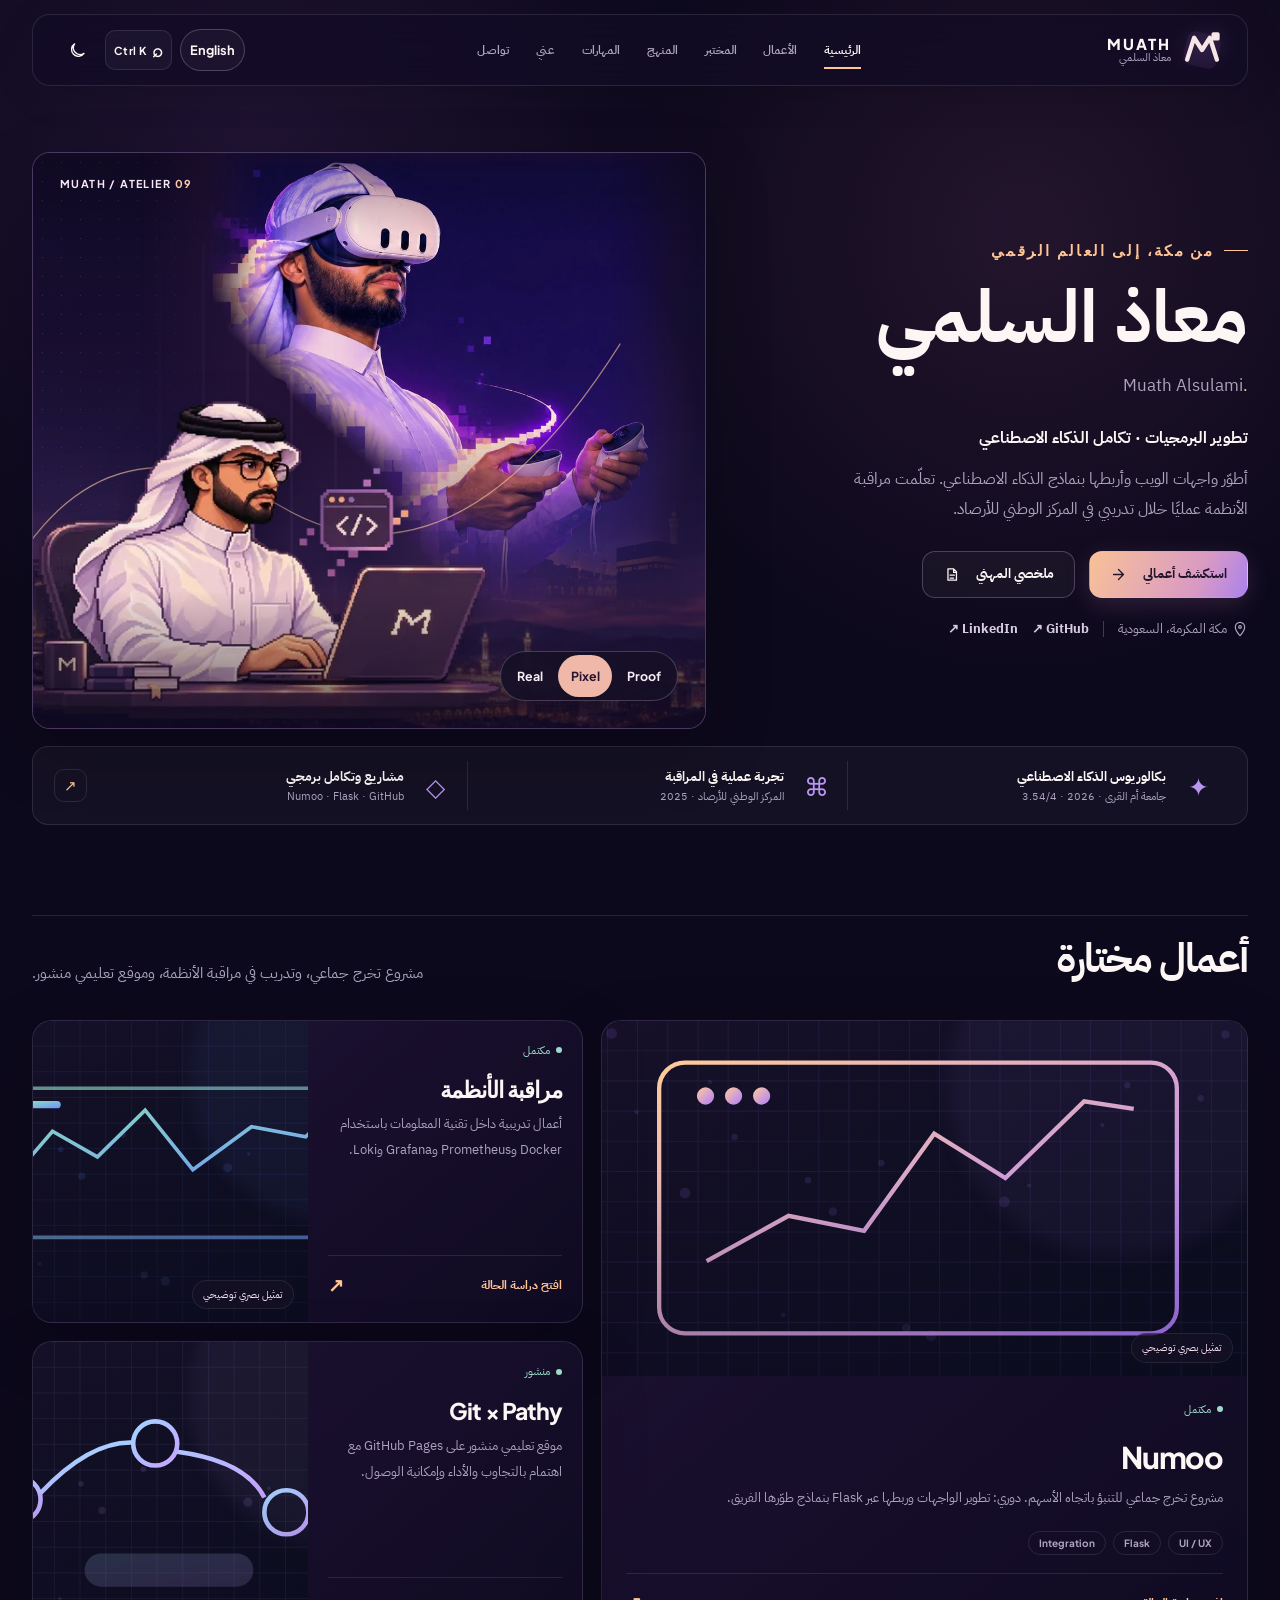
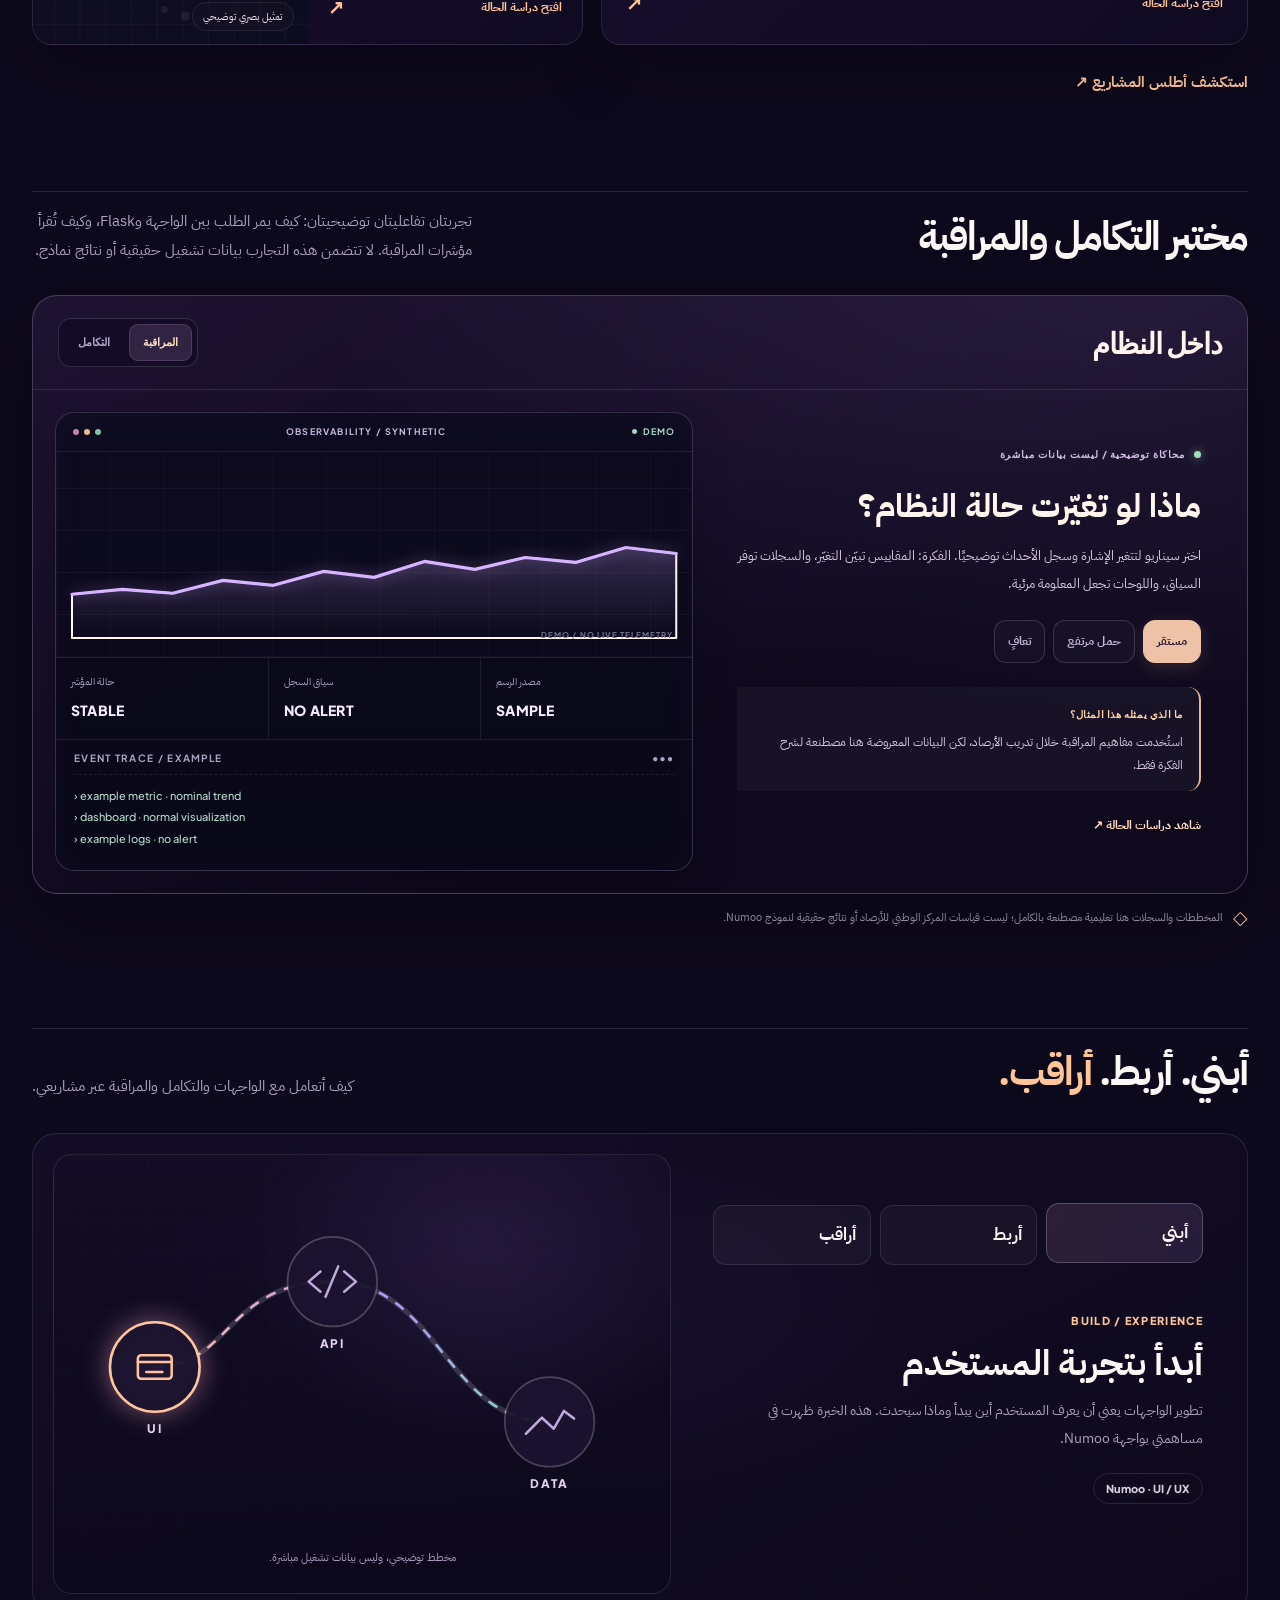
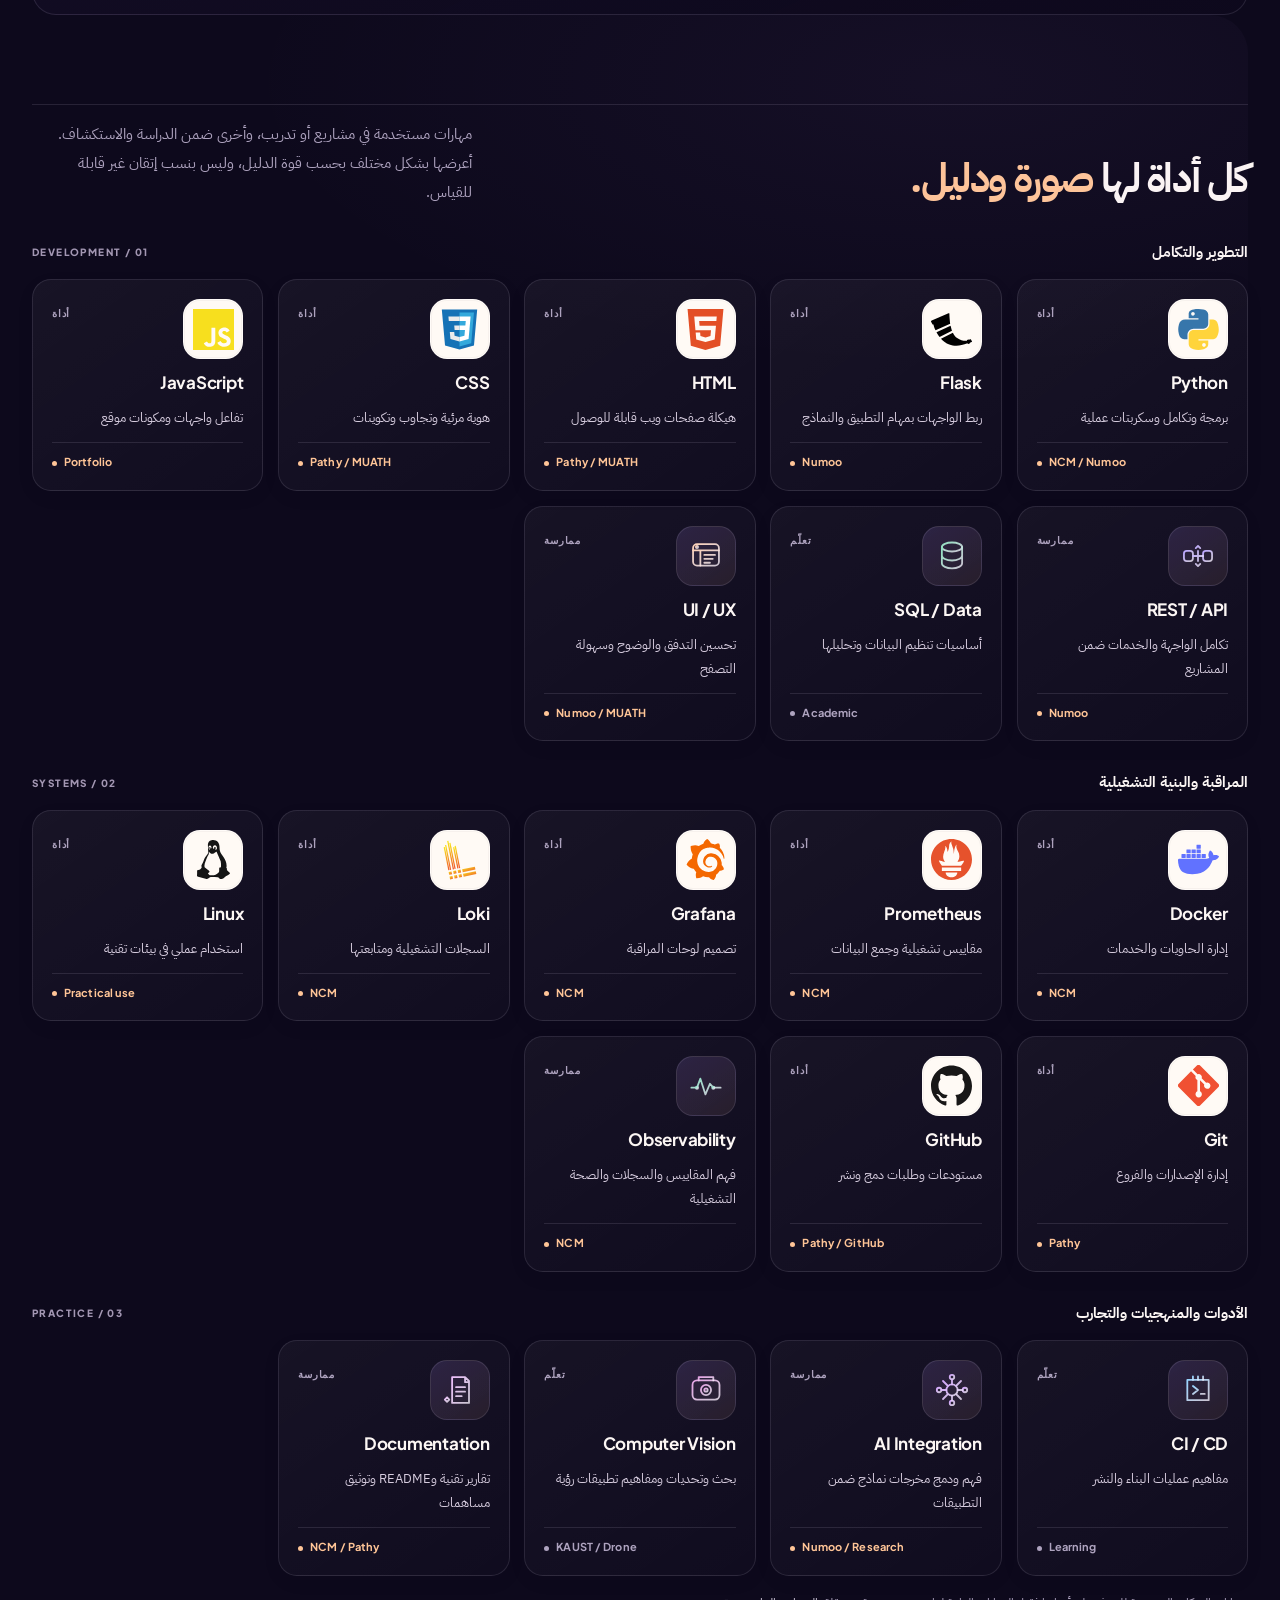
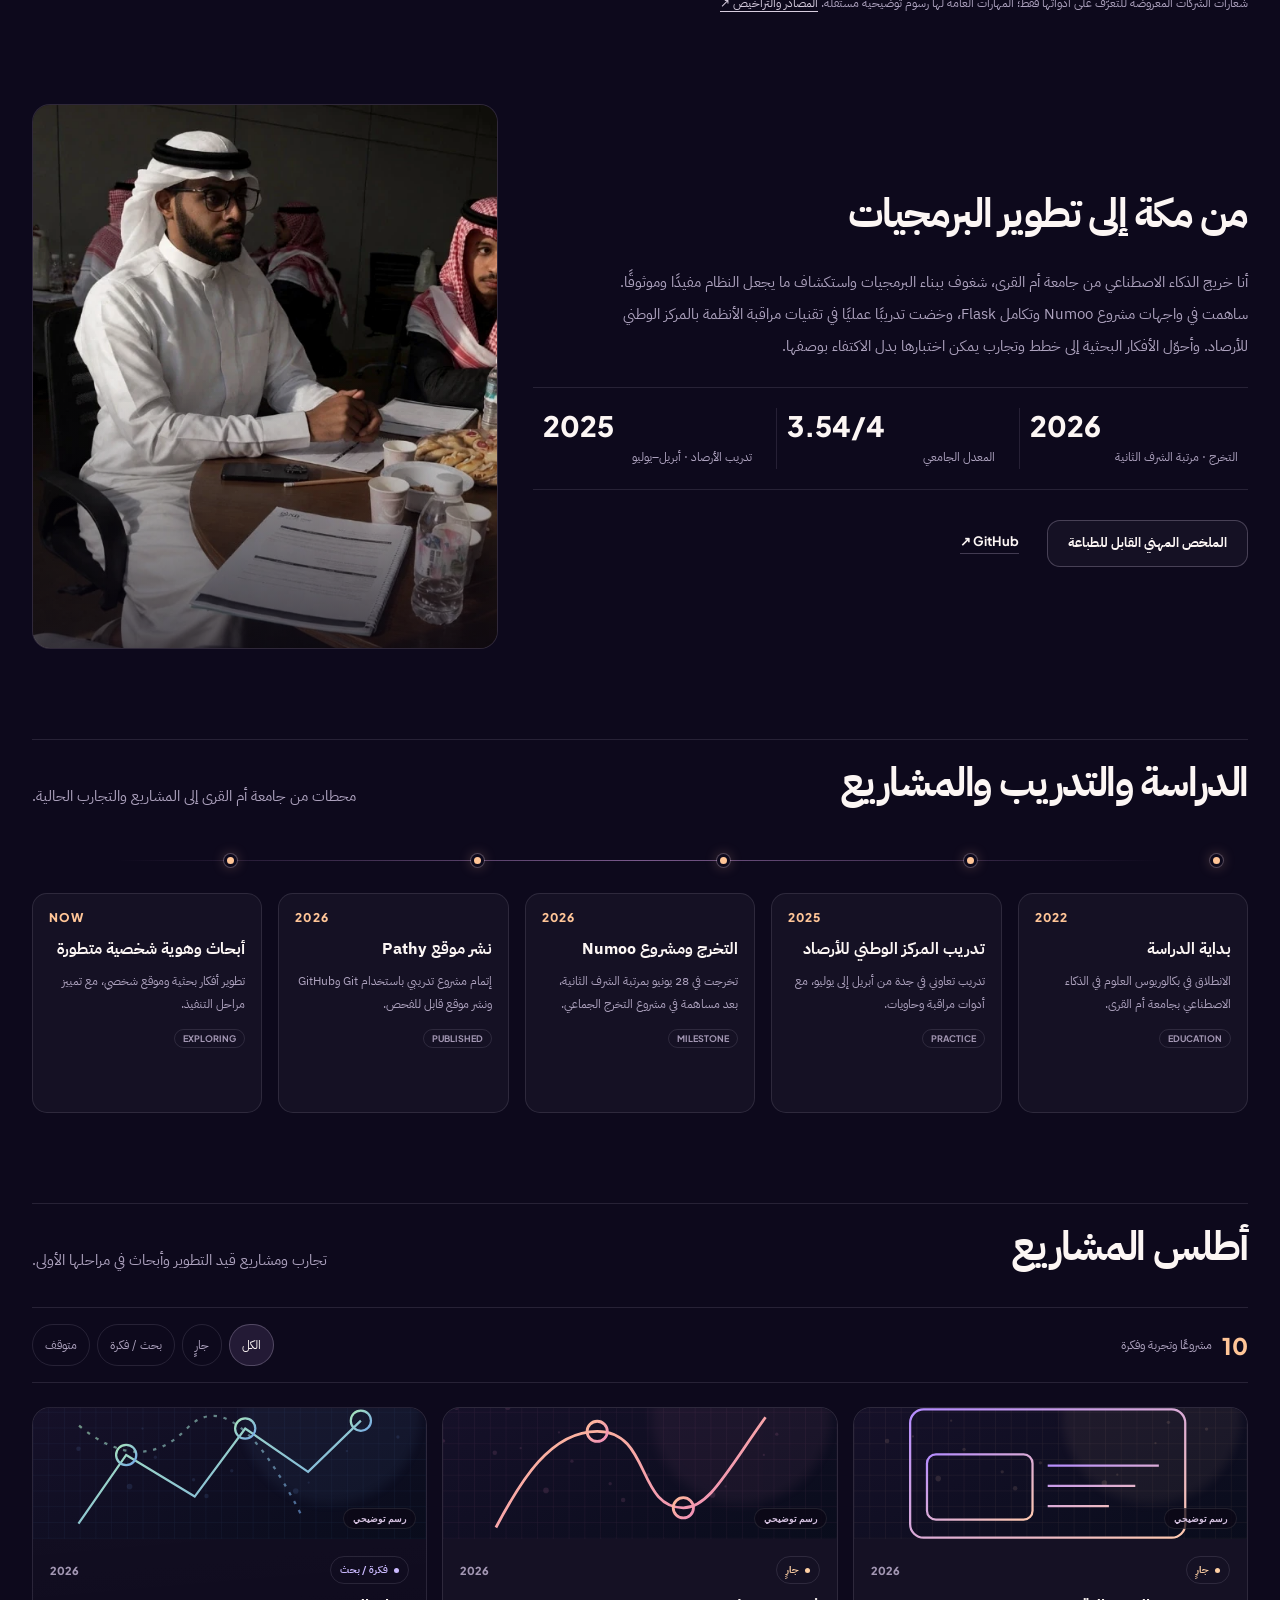
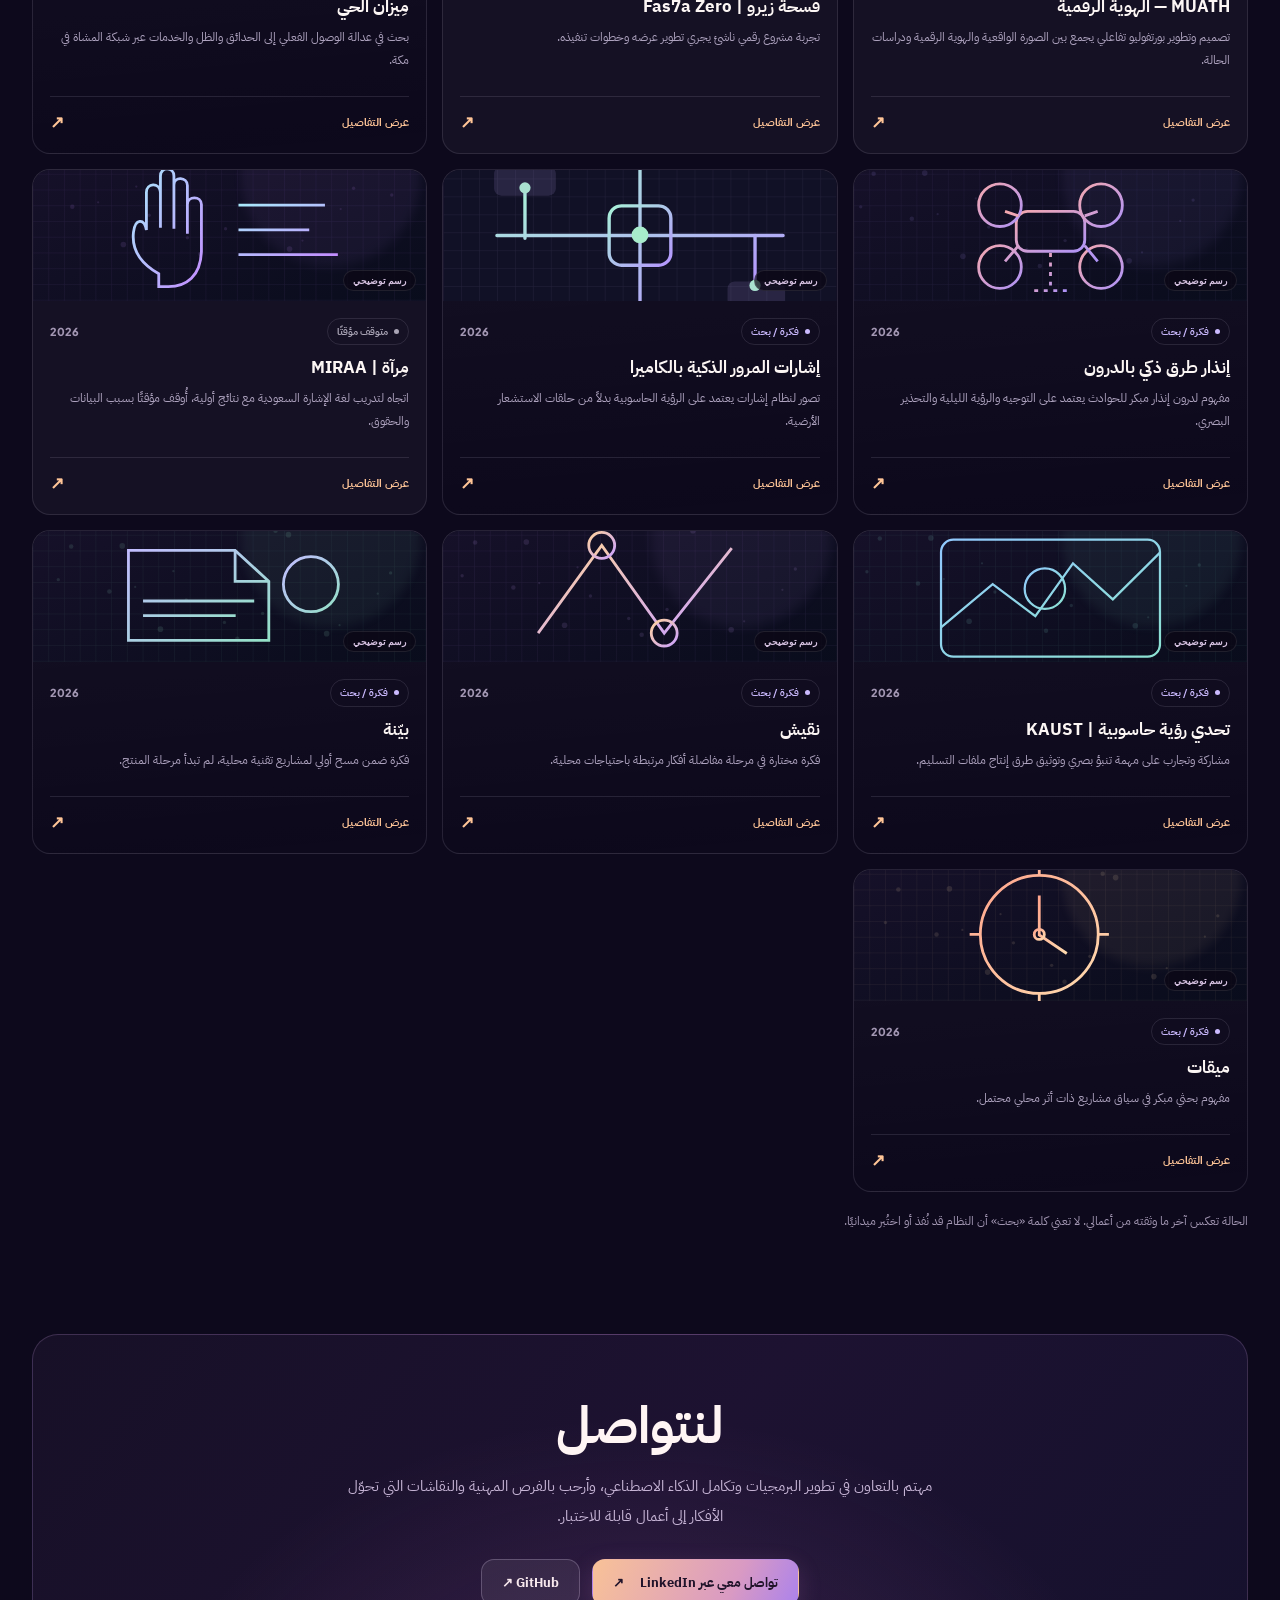
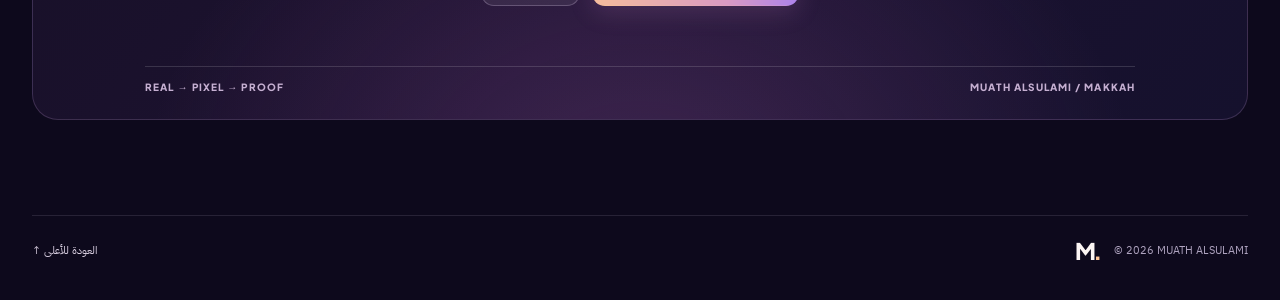
==== commit f74220df: "Refine ATELIER 09 portfolio and prepare Pages handoff" ====
--- a/index.html
+++ b/index.html
@@ -1,143 +1,1164 @@
 <!doctype html>
 <html lang="ar" dir="rtl" data-lang="ar" data-theme="dark">
-<head>
-<meta charset="utf-8">
-<meta name="viewport" content="width=device-width,initial-scale=1,viewport-fit=cover">
-<meta name="theme-color" content="#100b21">
-<meta name="description" content="معاذ السلمي — مطور برمجيات وخريج ذكاء اصطناعي. تطوير الواجهات وتكامل الحلول ومراقبة الأنظمة، مع مشاريع مكتملة ومفاهيم قيد البحث.">
-<meta property="og:type" content="website">
-<meta property="og:title" content="MUATH — Atelier / Real · Pixel · Proof">
-<meta property="og:description" content="A personal portfolio built from real work, engineering curiosity, and a distinctive digital identity.">
-<title>معاذ السلمي — MUATH / Atelier 09 — Real → Pixel → Proof</title>
-<link rel="icon" href="assets/favicon.svg" type="image/svg+xml">
-<link rel="preconnect" href="https://fonts.googleapis.com">
-<link rel="preconnect" href="https://fonts.gstatic.com" crossorigin>
-<link href="https://fonts.googleapis.com/css2?family=IBM+Plex+Sans+Arabic:wght@400;500;600;700&family=Plus+Jakarta+Sans:wght@400;500;600;700;800&family=Instrument+Serif:ital@0;1&display=swap" rel="stylesheet">
-<link rel="stylesheet" href="styles.css">
-<link rel="stylesheet" href="atelier.css">
-<link rel="stylesheet" href="brand-polish.css">
-<script defer src="app.js"></script>
-<script defer src="atelier.js"></script>
-</head>
-<body>
-<a class="skip-link" href="#main">تجاوز إلى المحتوى</a>
-<div class="reading-progress" role="presentation"><div id="readingProgress"></div></div>
-<div class="page-aura" aria-hidden="true"></div>
-<header class="site-header" id="top">
-  <div class="header-inner container">
-    <a class="brand" href="#home" aria-label="MUATH home">
-      <span class="brand-symbol" aria-hidden="true"><svg viewBox="0 0 48 48" fill="none"><path d="M7 35 15 10l9 14 9-14 8 25" stroke="currentColor" stroke-width="5" stroke-linejoin="round"/><rect x="37" y="6" width="5" height="5" fill="currentColor"/></svg></span>
-      <span class="brand-name"><b>MUATH</b><small data-i18n="brandArabic">معاذ السلمي</small></span>
-    </a>
-    <nav class="desktop-nav" aria-label="Primary navigation">
-      <a href="#home" class="is-active" data-i18n="navHome">الرئيسية</a>
-      <a href="#work" data-i18n="navWork">الأعمال</a><a href="#evidence" data-at="navEvidence">المختبر</a>
-      <a href="#approach" data-i18n="navApproach">المنهج</a>
-      <a href="#skills" data-i18n="navSkills">المهارات</a>
-      <a href="#about" data-i18n="navAbout">عني</a>
-      <a href="#contact" data-i18n="navContact">تواصل</a>
-    </nav>
-    <div class="header-controls">
-      <button class="language-switch" type="button" id="languageSwitch" aria-label="Switch between Arabic and English"><span data-language="ar" class="is-active">AR</span><span data-language="en">EN</span></button>
-      <button class="icon-button command-launch" id="commandLaunch" type="button" aria-label="فتح لوحة التنقل السريع" title="Quick navigation (Ctrl+K)"><span aria-hidden="true">⌘ K</span></button>
-      <button class="icon-button theme-toggle" id="themeToggle" type="button" aria-label="تغيير المظهر" aria-pressed="false" title="Toggle appearance"><svg viewBox="0 0 24 24" aria-hidden="true"><path d="M20.2 15.7a8.6 8.6 0 1 1-11.9-12A8.6 8.6 0 0 0 20.2 15.7Z"/></svg></button>
-      <button class="icon-button mobile-menu-button" id="menuToggle" type="button" aria-label="فتح القائمة" aria-controls="mobileNav" aria-expanded="false"><svg viewBox="0 0 24 24" aria-hidden="true"><path d="M4 7h16M4 12h16M4 17h16"/></svg></button>
+  <head>
+    <meta charset="utf-8" />
+    <meta
+      name="viewport"
+      content="width=device-width,initial-scale=1,viewport-fit=cover"
+    />
+    <meta name="theme-color" content="#100b21" />
+    <meta
+      name="description"
+      content="معاذ السلمي — مطور برمجيات وخريج ذكاء اصطناعي. تطوير الواجهات وتكامل الحلول ومراقبة الأنظمة، مع مشاريع مكتملة ومفاهيم قيد البحث."
+    />
+    <link rel="canonical" href="https://muathmalsulami.github.io/" />
+    <meta property="og:url" content="https://muathmalsulami.github.io/" />
+    <meta property="og:locale" content="ar_SA" />
+    <meta property="og:locale:alternate" content="en_US" />
+    <meta
+      property="og:image"
+      content="https://muathmalsulami.github.io/assets/portfolio-share.jpg"
+    />
+    <meta property="og:image:width" content="1200" />
+    <meta property="og:image:height" content="630" />
+    <meta
+      property="og:image:alt"
+      content="Muath Alsulami's VR portrait and pixel character"
+    />
+    <meta name="twitter:card" content="summary_large_image" />
+    <meta property="og:type" content="website" />
+    <meta
+      property="og:title"
+      content="MUATH — Atelier / Real · Pixel · Proof"
+    />
+    <meta
+      property="og:description"
+      content="Muath Alsulami · Software development, Flask integration, and systems observability in Makkah, Saudi Arabia."
+    />
+    <title>معاذ السلمي — MUATH / Atelier 09 — Real → Pixel → Proof</title>
+    <link rel="icon" href="assets/favicon.svg" type="image/svg+xml" />
+    <link rel="stylesheet" href="styles.css" />
+    <link rel="stylesheet" href="atelier.css" />
+    <link rel="stylesheet" href="brand-polish.css" />
+    <script defer src="app.js"></script>
+    <script defer src="atelier.js"></script>
+  </head>
+  <body>
+    <noscript
+      ><style>
+        .header-controls,
+        .scene-switch,
+        .filter-buttons,
+        .feature-link,
+        .proof-lab-tabs,
+        .scenario-controls,
+        .method-switch,
+        .skills-section {
+          display: none !important;
+        }
+      </style></noscript
+    >
+    <a class="skip-link" data-i18n="skipLink" href="#main">تجاوز إلى المحتوى</a>
+    <div class="reading-progress" role="presentation">
+      <div id="readingProgress"></div>
     </div>
-  </div>
-  <nav class="mobile-nav" id="mobileNav" aria-label="Mobile navigation" hidden>
-    <a href="#home" data-i18n="navHome">الرئيسية</a><a href="#work" data-i18n="navWork">الأعمال</a><a href="#evidence" data-at="navEvidence">المختبر</a><a href="#approach" data-i18n="navApproach">المنهج</a><a href="#skills" data-i18n="navSkills">المهارات</a><a href="#about" data-i18n="navAbout">عني</a><a href="#contact" data-i18n="navContact">تواصل</a>
-  </nav>
-</header>
-<main id="main">
-<section class="hero container" id="home" aria-labelledby="heroTitle">
- <div class="hero-grid">
-  <div class="hero-scene" id="heroScene" aria-label="مشهد فني يجمع الصورة الحقيقية بنظارة الواقع الافتراضي وشخصية البكسل">
-   <div class="hero-sky"></div>
-   <div class="hero-orb"></div>
-   <div class="hero-gridlines"></div>
-   <div class="scene-edition" aria-hidden="true">MUATH / ATELIER <span>09</span></div>
-   <div class="hero-portrait"><img src="assets/vr-person.webp" alt="معاذ يرتدي نظارة الواقع الافتراضي مع وحدات التحكم" fetchpriority="high" width="995" height="891"></div>
-   <div class="pixel-trail" aria-hidden="true"></div>
-   <div class="orbit-line" aria-hidden="true"><svg viewBox="0 0 800 630" preserveAspectRatio="none"><path d="M-24 454C74 305 201 335 294 386S531 453 699 209"/></svg></div>
-   <div class="hero-pixel"><img src="assets/pixel-muath.webp" width="940" height="627" alt="نسخة بكسل فنية لمعاذ يعمل على جهاز الحاسوب" fetchpriority="high"></div>
-   <div class="hero-bridge" aria-hidden="true"><span></span><span></span><span></span><span></span><span></span><span></span><span></span><span></span></div>
-   <div class="scene-caption"><span class="caption-dot"></span> <span data-at="sceneSignature">REALITY / DIGITAL SELF</span></div>
-   <div class="scene-switch" role="group" aria-label="Visual scene mode">
-    <button type="button" data-view="all" class="is-active" aria-pressed="true">01 <span>REAL + PIXEL</span></button>
-    <button type="button" data-view="real" aria-pressed="false">02 <span>REAL</span></button>
-    <button type="button" data-view="proof" aria-pressed="false">03 <span>PROOF</span></button>
-   </div>
-   <div class="scene-proof" aria-live="polite"><small>BEHIND THE IMAGE / PROOF</small><strong data-at="sceneProofTitle">A person. A builder. Actual work.</strong><p data-at="sceneProofBody">Numoo / UI + Flask integration · NCM / monitoring and logs</p><a href="#work" data-at="sceneProofLink">Explore evidence ↗</a></div>
-   <div class="scene-watermark" aria-hidden="true">M<span>.</span></div>
-  </div>
-  <div class="hero-copy">
-   <p class="eyebrow accent-eyebrow"><span class="eyebrow-line"></span><span data-i18n="heroEyebrow">من مكة، إلى العالم الرقمي</span><span class="eyebrow-spark">✳</span></p>
-   <h1 id="heroTitle"><span data-i18n="heroGreeting">مرحبًا، أنا</span><strong data-i18n="heroName">معاذ السلمي</strong></h1>
-   <div class="hero-en" lang="en">Muath Alsulami<span class="orange-dot">.</span></div>
-   <p class="hero-role" data-i18n="heroRole">Software Developer <span class="role-divider">/</span> AI Enthusiast</p>
-   <p class="hero-lead" data-i18n="heroLead">أبني الواجهات، أربط التقنيات، وأهتم بما يحدث بعد التشغيل. هذا الموقع يوثّق ما أنجزته فعلًا، وما أعمل على تطويره الآن.</p>
-   <div class="hero-ctas"><a href="#work" class="button button-primary"><span data-i18n="viewWork">استكشف أعمالي</span><svg viewBox="0 0 24 24" aria-hidden="true"><path d="M5 12h14m-7-7 7 7-7 7"/></svg></a><a href="professional-summary.html" class="button button-outline"><span data-i18n="professionalSummary">ملخصي المهني</span><svg viewBox="0 0 24 24" aria-hidden="true"><path d="M7 4h8l4 4v12H7zM15 4v5h4M10 13h6m-6 4h5"/></svg></a></div>
-   <div class="hero-meta"><span class="meta-location"><svg viewBox="0 0 24 24" aria-hidden="true"><path d="M12 22s7-7.5 7-13a7 7 0 1 0-14 0c0 5.5 7 13 7 13Z"/><circle cx="12" cy="9" r="2"/></svg><span data-i18n="location">مكة المكرمة، السعودية</span></span><span class="hero-meta-separator"></span><a href="https://github.com/muathmalsulami" target="_blank" rel="noopener noreferrer">GitHub ↗</a><a href="https://www.linkedin.com/in/muath-m-alsulami/" target="_blank" rel="noopener noreferrer">LinkedIn ↗</a></div>
-   <div class="hero-signature"><span>REAL</span><i></i><span>PIXEL</span><i></i><span>PROOF</span></div>
-   <p class="hero-private-note" data-at="signatureNote">ليس استعراض مؤثرات؛ تجربة تشرح ما بنيته وما أتعلمه.</p>
-  </div>
- </div>
- <div class="proof-rail">
-  <div><span class="rail-symbol">✦</span><div><strong data-i18n="railOne">بكالوريوس الذكاء الاصطناعي</strong><small data-i18n="railOneSub">جامعة أم القرى · 2026 · 3.54/4</small></div></div>
-  <div><span class="rail-symbol">⌘</span><div><strong data-i18n="railTwo">تجربة عملية في المراقبة</strong><small data-i18n="railTwoSub">المركز الوطني للأرصاد · 2025</small></div></div>
-  <div><span class="rail-symbol">◇</span><div><strong data-i18n="railThree">مشاريع وتكامل برمجي</strong><small data-i18n="railThreeSub">Numoo · Flask · GitHub</small></div></div>
-  <a href="#journey" class="rail-link" aria-label="Journey">↗</a>
- </div>
-</section>
-<section class="section container featured-section" id="work" aria-labelledby="featuredTitle">
- <div class="section-head reveal"><div><span class="section-index">01 / SELECTED WORK</span><h2 id="featuredTitle" data-i18n="featuredTitle">أعمال حقيقية. <em>قصص وراء الكود.</em></h2></div><p data-i18n="featuredIntro">قبل أي مؤثر بصري، هذه الأعمال هي ما يدعم سيرتي: مساهمات موثقة، تدريب عملي، ومشروع منشور.</p></div>
- <div class="featured-grid">
-  <article class="feature-card feature-primary reveal" aria-label="Numoo capstone project"><div class="feature-visual numoo-visual"><img src="assets/project-art/numoo.svg" alt="رسم توضيحي مفاهيمي لواجهة Numoo وليس لقطة من النظام الفعلي" loading="lazy"><span class="visual-disclaimer" data-i18n="visualConcept">تمثيل بصري توضيحي</span></div><div class="feature-content"><div class="feature-topline"><span class="feature-number">01 / CAPSTONE</span><span class="feature-status"><span></span><span data-i18n="statusCompleted">مكتمل</span></span></div><h3>Numoo <span>نمو</span></h3><p data-i18n="numooFeatured">مشروع تخرج جماعي للتنبؤ باتجاه الأسهم. دوري: تطوير الواجهات وربطها عبر Flask بنماذج طوّرها الفريق.</p><div class="feature-tags"><span>UI / UX</span><span>Flask</span><span>Integration</span></div><button type="button" class="feature-link" data-project="numoo"><span data-i18n="openCase">افتح دراسة الحالة</span><span>↗</span></button></div></article>
-  <article class="feature-card feature-side reveal"><div class="feature-visual"><img src="assets/project-art/ncm.svg" alt="رسم توضيحي لمفاهيم المراقبة وليس بيانات حقيقية" loading="lazy"><span class="visual-disclaimer" data-i18n="visualConcept">تمثيل بصري توضيحي</span></div><div class="feature-content"><div class="feature-topline"><span class="feature-number">02 / INTERNSHIP</span><span class="feature-status"><span></span><span data-i18n="statusCompleted">مكتمل</span></span></div><h3 data-i18n="ncmTitle">مراقبة الأنظمة</h3><p data-i18n="ncmFeatured">أعمال تدريبية داخل تقنية المعلومات باستخدام Docker وPrometheus وGrafana وLoki.</p><button type="button" class="feature-link" data-project="ncm"><span data-i18n="openCase">افتح دراسة الحالة</span><span>↗</span></button></div></article>
-  <article class="feature-card feature-side reveal"><div class="feature-visual"><img src="assets/project-art/pathy.svg" alt="تصميم بياني يرمز لفروع Git وتطوير موقع منشور" loading="lazy"><span class="visual-disclaimer" data-i18n="visualConcept">تمثيل بصري توضيحي</span></div><div class="feature-content"><div class="feature-topline"><span class="feature-number">03 / PUBLISHED</span><span class="feature-status"><span></span><span data-i18n="statusPublished">منشور</span></span></div><h3>Git × Pathy</h3><p data-i18n="pathyFeatured">موقع تعليمي منشور على GitHub Pages مع اهتمام بالتجاوب والأداء وإمكانية الوصول.</p><button type="button" class="feature-link" data-project="pathy"><span data-i18n="openCase">افتح دراسة الحالة</span><span>↗</span></button></div></article>
- </div>
-</section>
-<section class="section container evidence-section" id="evidence" aria-labelledby="evidenceTitle">
- <div class="section-head reveal"><div><span class="section-index">02 / THE PROOF PLAYGROUND</span><h2 id="evidenceTitle" data-at-html="evidenceTitle">التقنية لا تُشرح فقط. <em>جرّب الفكرة.</em></h2></div><p data-at="evidenceIntro">تجربتان توضيحيتان تفاعليتان: مسار تكامل التطبيق، وكيف تساعد المراقبة على فهم النظام. ليست بيانات حقيقية من الأرصاد أو نتائج Numoo.</p></div>
- <div class="proof-lab reveal" id="proofLab" data-lab="observe" data-signal="steady">
-  <div class="proof-lab-head"><div class="proof-heading"><span class="proof-kicker">MUATH / INTERACTIVE SYSTEM STUDY</span><strong data-at="proofHeadline">Inside the system.</strong></div><div class="proof-lab-tabs" role="tablist" aria-label="Interactive demo"><button type="button" data-lab-mode="observe" role="tab" aria-selected="true" class="active">01 / OBSERVE</button><button type="button" data-lab-mode="integrate" role="tab" aria-selected="false">02 / INTEGRATE</button></div></div>
-  <div class="proof-lab-body">
-   <div class="proof-lab-story"><div class="proof-indicator"><span></span><span data-at="labSimBadge">EXPLANATORY SIMULATION / NOT LIVE DATA</span></div><h3 id="labTitle" data-at="labObserveTitle">ماذا لو تغيرت حالة النظام؟</h3><p id="labDescription" data-at="labObserveDesc">بدل رسم بياني ثابت، غيّر السيناريو وشاهد كيف تتبدل الإشارات والسجل التوضيحي. هذا يشرح فائدة Prometheus وGrafana وLoki — ولا يدّعي تشغيل نظام المركز هنا.</p>
-    <div class="scenario-controls" id="scenarioControls" role="group" aria-label="Simulated system scenarios"><button type="button" data-signal="steady" class="active" aria-pressed="true" data-at="signalSteady">طبيعي</button><button type="button" data-signal="surge" aria-pressed="false" data-at="signalSurge">ضغط مرتفع</button><button type="button" data-signal="recover" aria-pressed="false" data-at="signalRecover">استعادة</button></div>
-    <div class="proof-lesson"><span class="proof-lesson-kicker" data-at="labLessonLabel">ماذا يثبت هذا القسم؟</span><p id="labLesson" data-at="labObserveLesson">أنني أفهم العلاقة بين المقاييس والسجلات ولوحات المتابعة، وليس أنه قياس حقيقي من جهة عمل.</p></div>
-    <a class="proof-case-link" href="#work" data-at="labCaseLink">اطلع على أعمالي الموثقة ↗</a>
-   </div>
-   <div class="proof-console" aria-label="Simulation visualization"><div class="console-header"><span class="console-dots"><i></i><i></i><i></i></span><span id="consoleLabel">OBSERVABILITY / SIMULATED SIGNAL</span><span class="console-live"><i></i> DEMO</span></div><div class="console-graph"><div class="graph-sheen"></div><svg viewBox="0 0 540 170" role="img" aria-label="Illustrative simulated monitoring line graph" preserveAspectRatio="none"><defs><linearGradient id="consoleFill" x1="0" y1="0" x2="0" y2="1"><stop offset="0" stop-color="#c2a2fc" stop-opacity=".22"/><stop offset="1" stop-color="#c2a2fc" stop-opacity="0"/></linearGradient></defs><path class="console-area" id="consoleArea" d="M0 126L45 121 90 125 135 112 180 117 225 103 270 109 315 93 360 101 405 89 450 94 495 79 540 85L540 170 0 170Z" fill="url(#consoleFill)"/><path class="console-path" id="consolePath" d="M0 126L45 121 90 125 135 112 180 117 225 103 270 109 315 93 360 101 405 89 450 94 495 79 540 85"/></svg><span class="graph-watermark">DEMO / NO LIVE TELEMETRY</span></div>
-    <div class="console-metrics"><div><small data-at="metricSignal">حالة المؤشر</small><strong id="metricSignal">STEADY</strong></div><div><small data-at="metricAction">قراءة السجل</small><strong id="metricAction">NO ALERT</strong></div><div><small data-at="metricSource">نوع البيانات</small><strong id="metricSource">SIMULATED</strong></div></div>
-    <div class="console-terminal"><div class="terminal-head"><span>EVENT TRACE / EXAMPLE</span><span>●●●</span></div><div id="consoleLog" class="console-log" aria-live="polite">› metric received · stable trend<br>› dashboard updated · no alert<br>› logs available for context</div></div></div>
-  </div>
- </div>
- <div class="proof-lab-footnote"><span class="diamond-glyph" aria-hidden="true">◇</span><span data-at="evidenceDisclaimer">كل القيم والمخططات في التجربة توضيحية، ولا تمثل بيانات الأرصاد أو نتائج الاختبار على أنظمة إنتاجية.</span></div>
-</section>
-<section class="section container atlas-section" id="atlas" aria-labelledby="atlasTitle">
- <div class="section-head reveal"><div><span class="section-index">03 / WORK IN PROGRESS</span><h2 id="atlasTitle" data-i18n="atlasTitle">أرشيف الأفكار <em>والتجارب.</em></h2></div><p data-i18n="atlasIntro">ليس كل مشروع منتجًا جاهزًا. هنا أميز العمل المكتمل من النموذج البحثي والفكرة قيد الاستكشاف، بدون تضخيم للإنجازات.</p></div>
- <div class="atlas-controls"><div class="atlas-count"><span id="atlasCount">13</span><span data-i18n="atlasCountLabel">مشروعًا وتجربة وفكرة</span></div><div class="filter-buttons" role="group" aria-label="تصفية المشاريع"><button type="button" data-filter="all" class="is-active" aria-pressed="true" data-i18n="filterAll">الكل</button><button type="button" data-filter="complete" aria-pressed="false" data-i18n="filterDone">منجز</button><button type="button" data-filter="active" aria-pressed="false" data-i18n="filterActive">جارٍ</button><button type="button" data-filter="concept" aria-pressed="false" data-i18n="filterConcept">بحث / فكرة</button><button type="button" data-filter="paused" aria-pressed="false" data-i18n="filterPaused">متوقف</button></div></div>
- <div class="atlas-grid" id="atlasGrid" aria-live="polite"><noscript><p>تشغيل JavaScript مطلوب لعرض الأرشيف التفاعلي. يمكنك تصفح المشاريع المنشورة مباشرة على <a href="https://github.com/muathmalsulami">GitHub</a>.</p></noscript></div>
- <p class="atlas-footnote" data-i18n="atlasFootnote">الحالة تعكس آخر ما وثقته من أعمالي. لا تعني كلمة «بحث» أن النظام قد نُفذ أو اختُبر ميدانيًا.</p>
-</section>
-<section class="section method-section" id="approach" aria-labelledby="methodTitle">
- <div class="container"><div class="section-head reveal"><div><span class="section-index">04 / ENGINEERING LANGUAGE</span><h2 id="methodTitle" data-i18n="methodTitle">أبني. أربط. <em>أراقب.</em></h2></div><p data-i18n="methodIntro">ثلاث مراحل تعبّر عن أجزاء من تجربتي، وليست ادعاءً بأنني بنيت نظام إنتاج واحدًا يجمع كل مشاريعي.</p></div>
- <div class="method-shell reveal"><div class="method-side"><p class="method-side-label">INTERACTIVE / EXPLORE</p><div class="method-switch" role="tablist" aria-label="طريقة العمل"><button type="button" data-stage="build" role="tab" aria-selected="true" aria-controls="stageDescription" class="is-active"><span>01</span><b data-i18n="tabBuild">أبني</b><small>BUILD</small></button><button type="button" data-stage="integrate" role="tab" aria-selected="false" aria-controls="stageDescription"><span>02</span><b data-i18n="tabIntegrate">أربط</b><small>INTEGRATE</small></button><button type="button" data-stage="observe" role="tab" aria-selected="false" aria-controls="stageDescription"><span>03</span><b data-i18n="tabObserve">أراقب</b><small>OBSERVE</small></button></div><div class="method-copy" id="stageDescription" role="tabpanel" tabindex="0"><span id="stageLabel">BUILD / EXPERIENCE</span><h3 id="stageTitle">أبدأ بتجربة المستخدم</h3><p id="stageText">بناء واجهات عملية وتدفقات واضحة وربط عناصرها بما يحتاجه المستخدم.</p><div id="stageEvidence" class="method-evidence">Numoo · UI</div></div></div><div class="method-visual" aria-label="مخطط توضيحي للواجهة والتكامل والمراقبة"><svg viewBox="0 0 700 410" role="img" aria-label="مخطط بصري متحرك لمراحل بناء الواجهة وتكامل الوظائف ومراقبة البيانات"><defs><linearGradient id="methodGradient" x1="0" y1="0" x2="1" y2="0"><stop stop-color="#ffc79b"/><stop offset=".52" stop-color="#ba91ff"/><stop offset="1" stop-color="#80e0c8"/></linearGradient></defs><path class="method-path-base" d="M105 220C195 220 190 119 315 119S450 285 572 285"/><path class="method-path-active" id="methodActivePath" d="M105 220C195 220 190 119 315 119S450 285 572 285"/><g class="diagram-node is-active" data-node="build" transform="translate(105 220)"><circle r="53"/><rect x="-20" y="-14" width="40" height="28" rx="4"/><path d="M-20 -6h40m-30 12h19"/><text y="78">UI</text></g><g class="diagram-node" data-node="integrate" transform="translate(315 119)"><circle r="53"/><path d="m-14-12-14 12 14 12M14-12 28 0 14 12M7-18-8 18"/><text y="78">API</text></g><g class="diagram-node" data-node="observe" transform="translate(572 285)"><circle r="53"/><path d="M-28 14-9-5l14 13 12-21 12 9"/><text y="78">DATA</text></g><circle class="method-traveler" id="methodTraveler" r="7"><animateMotion dur="9s" repeatCount="indefinite" path="M105 220C195 220 190 119 315 119S450 285 572 285"/></circle></svg><div class="diagram-legend"><span>01 / INTERFACE</span><span>02 / INTEGRATION</span><span>03 / OBSERVABILITY</span></div><p data-i18n="methodDisclaimer">مخطط توضيحي، وليس بيانات تشغيل مباشرة.</p></div></div>
- </div>
-</section>
-<section class="section container skills-section" id="skills" aria-labelledby="skillsTitle">
- <div class="section-head reveal"><div><span class="section-index">05 / TOOLKIT & EVIDENCE</span><h2 id="skillsTitle" data-i18n="skillsTitle">كل أداة لها <em>صورة ودليل.</em></h2></div><p data-i18n="skillsIntro">مهارات مستخدمة في مشاريع أو تدريب، وأخرى ضمن الدراسة والاستكشاف. أعرضها بشكل مختلف بحسب قوة الدليل، وليس بنسب إتقان غير قابلة للقياس.</p></div>
- <div class="skills-group-label"><span data-i18n="skillsGroupOne">التطوير والتكامل</span><span>01 / DEVELOPMENT</span></div><div class="skills-grid" id="skillsDevelopment"></div><noscript><p>Python، Flask، HTML، CSS، JavaScript، REST APIs، SQL، UI/UX.</p></noscript>
- <div class="skills-group-label"><span data-i18n="skillsGroupTwo">المراقبة والبنية التشغيلية</span><span>02 / SYSTEMS</span></div><div class="skills-grid" id="skillsSystems"></div><noscript><p>Docker، Prometheus، Grafana، Loki، Linux، Git، GitHub، Observability.</p></noscript>
- <div class="skills-group-label"><span data-i18n="skillsGroupThree">الأدوات والمنهجيات والتجارب</span><span>03 / PRACTICE</span></div><div class="skills-grid" id="skillsPractice"></div><noscript><p>CI/CD (تعلم)، AI Integration، Computer Vision (بحث)، Documentation.</p></noscript>
- <p class="brand-note" data-brand-note>علامات الأدوات التجارية المعروضة للتعريف بالتقنيات فقط. رموز المهارات العامة ليست شعارات شركات. <a href="BRAND_ASSETS.md" aria-label="مصادر الشعارات والتراخيص">مصادر الشعارات واستخدامها ↗</a></p>
-</section>
-<section class="section container about-section" id="about" aria-labelledby="aboutTitle"><div class="about-layout"><div class="about-image reveal"><img src="assets/meeting.webp" width="570" height="740" alt="معاذ السلمي خلال اجتماع، يرتدي الثوب والغترة والنظارات" loading="lazy"><div class="about-image-label"><span>THE PERSON / NOT JUST THE PIXELS</span><span>↗</span></div></div><div class="about-story reveal"><span class="section-index">06 / BEYOND THE SCREEN</span><h2 id="aboutTitle" data-i18n="aboutTitle">التقنية تتطور، <em>والفضول مستمر.</em></h2><p data-i18n="aboutBody">أنا خريج الذكاء الاصطناعي من جامعة أم القرى، شغوف ببناء البرمجيات واستكشاف ما يجعل النظام مفيدًا وموثوقًا. ساهمت في واجهات مشروع Numoo وتكامل Flask، وخضت تدريبًا عمليًا في تقنيات مراقبة الأنظمة بالمركز الوطني للأرصاد. وأحوّل الأفكار البحثية إلى خطط وتجارب يمكن اختبارها بدل الاكتفاء بوصفها.</p><div class="about-facts"><div><strong>2026</strong><span data-i18n="factGrad">التخرج · مرتبة الشرف الثانية</span></div><div><strong>3.54/4</strong><span data-i18n="factGpa">المعدل الجامعي</span></div><div><strong>2025</strong><span data-i18n="factNcm">تدريب الأرصاد · أبريل–يوليو</span></div></div><div class="about-actions"><a href="professional-summary.html" class="button button-outline" data-i18n="viewSnapshot">الملخص المهني القابل للطباعة</a><a href="https://github.com/muathmalsulami" target="_blank" rel="noopener noreferrer" class="underlined-link">GitHub ↗</a></div></div></div></section>
-<section class="section container journey-section" id="journey" aria-labelledby="journeyTitle"><div class="section-head reveal"><div><span class="section-index">07 / THE JOURNEY</span><h2 id="journeyTitle" data-i18n="journeyTitle">رحلة واضحة، <em>بلا تواريخ مختلقة.</em></h2></div><p data-i18n="journeyIntro">التواريخ هنا تمثل محطات مثبتة أو مراحل مشروع، وليس سنوات خبرة وظيفية لم أكتسبها.</p></div><div class="journey-track" id="journeyTrack"></div><noscript><p>جامعة أم القرى 2022–2026 · تدريب المركز الوطني للأرصاد 2025 · مشروع Numoo 2026 · نشر مشروع Pathy 2026.</p></noscript></section>
-<section class="section container contact-section" id="contact" aria-labelledby="contactTitle"><div class="contact-panel reveal"><div class="contact-top"><span class="section-index">08 / WHAT COMES NEXT</span><span class="contact-star">✳</span></div><h2 id="contactTitle" data-i18n="contactTitle">الفصل القادم، <em>نكتبه معًا.</em></h2><p data-i18n="contactBody">مهتم بالتعاون في تطوير البرمجيات وتكامل الذكاء الاصطناعي، وأرحب بالفرص المهنية والنقاشات التي تحوّل الأفكار إلى أعمال قابلة للاختبار.</p><div class="contact-actions"><a href="https://www.linkedin.com/in/muath-m-alsulami/" target="_blank" rel="noopener noreferrer" class="button button-primary"><span data-i18n="contactLinkedin">تواصل معي عبر LinkedIn</span><span>↗</span></a><a href="https://github.com/muathmalsulami" target="_blank" rel="noopener noreferrer" class="button button-outline">GitHub ↗</a></div><div class="contact-baseline"><span>MUATH ALSULAMI / MAKKAH</span><span>REAL → PIXEL → PROOF</span></div></div></section>
-</main>
-<footer class="footer container"><div><span class="footer-symbol">M<span>.</span></span><span>© 2026 MUATH ALSULAMI</span></div><p data-i18n="footerText">المشاريع قيد التطوير مُعلَّمة بوضوح. الشعار النهائي قيد التصميم.</p><a href="#top" data-i18n="backToTop">العودة للأعلى ↑</a></footer>
-<dialog id="commandPalette" class="command-palette" aria-labelledby="commandTitle"><div class="command-shell"><div class="command-top"><span id="commandTitle" data-at="paletteTitle">QUICK ACCESS / التنقل السريع</span><button id="commandClose" type="button" aria-label="Close quick navigation">✕</button></div><label class="command-search-label" for="commandQuery"><span aria-hidden="true">⌕</span><input id="commandQuery" type="search" autocomplete="off" data-at-placeholder="palettePlaceholder" placeholder="ابحث عن قسم أو مشروع..." aria-label="Search pages and projects"><kbd>ESC</kbd></label><div class="command-results" id="commandResults" role="listbox" aria-label="Search results"></div><div class="command-footer"><span data-at="paletteHint">↑↓ للتنقل · Enter للفتح · Esc للإغلاق</span><span>MUATH / 09</span></div></div></dialog>
-<dialog id="projectDialog" class="project-dialog" aria-labelledby="modalTitle"><div class="modal-shell"><div class="modal-topline"><span>MUATH / CASE FILE</span><button type="button" class="dialog-close" id="dialogClose" aria-label="إغلاق">×</button></div><div class="modal-heading"><img id="modalImage" src="assets/project-art/portfolio.svg" alt="تمثيل بصري توضيحي للمشروع"><div><span id="modalStatus" class="project-state"></span><h2 id="modalTitle"></h2><p id="modalSummary"></p></div></div><div class="modal-content"><div><h3 data-i18n="modalRoleLabel">مساهمتي / الحالة</h3><p id="modalRole"></p></div><div><h3 data-i18n="modalOutcomeLabel">المخرجات والأدلة</h3><p id="modalOutcome"></p></div><div><h3 data-i18n="modalLimitLabel">ما الذي لم يثبت بعد؟</h3><p id="modalLimit"></p></div></div><div class="modal-links" id="modalLinks"></div></div></dialog>
-</body>
+
+    <header class="site-header" id="top">
+      <div class="header-inner container">
+        <a class="brand" href="#home" aria-label="MUATH home">
+          <span class="brand-symbol" aria-hidden="true"
+            ><svg viewBox="0 0 48 48" fill="none">
+              <path
+                d="M7 35 15 10l9 14 9-14 8 25"
+                stroke="currentColor"
+                stroke-width="5"
+                stroke-linejoin="round"
+              />
+              <rect
+                x="37"
+                y="6"
+                width="5"
+                height="5"
+                fill="currentColor"
+              /></svg
+          ></span>
+          <span class="brand-name"
+            ><b>MUATH</b
+            ><small data-i18n="brandArabic">معاذ السلمي</small></span
+          >
+        </a>
+        <nav
+          class="desktop-nav"
+          aria-label="التنقل الرئيسي"
+          data-i18n-label="navLabel"
+        >
+          <a href="#home" aria-current="location" data-i18n="navHome"
+            >الرئيسية</a
+          >
+          <a href="#work" data-i18n="navWork">الأعمال</a
+          ><a href="#evidence" data-at="navEvidence">المختبر</a>
+          <a href="#approach" data-i18n="navApproach">المنهج</a>
+          <a href="#skills" data-i18n="navSkills">المهارات</a>
+          <a href="#about" data-i18n="navAbout">عني</a>
+          <a href="#contact" data-i18n="navContact">تواصل</a>
+        </nav>
+        <div class="header-controls">
+          <button
+            class="language-switch"
+            type="button"
+            id="languageSwitch"
+            lang="en"
+            dir="ltr"
+          >
+            English
+          </button>
+          <button
+            class="icon-button command-launch"
+            id="commandLaunch"
+            aria-keyshortcuts="Control+K Meta+K"
+            type="button"
+            aria-label="فتح لوحة التنقل السريع"
+            title="Quick navigation (Ctrl+K)"
+          >
+            <span class="command-glyph" aria-hidden="true">⌕</span
+            ><span class="command-shortcut" aria-hidden="true">Ctrl K</span>
+          </button>
+          <button
+            class="icon-button theme-toggle"
+            id="themeToggle"
+            type="button"
+            aria-label="تغيير المظهر"
+            aria-pressed="false"
+            title="Toggle appearance"
+          >
+            <svg viewBox="0 0 24 24" aria-hidden="true">
+              <path
+                d="M20.2 15.7a8.6 8.6 0 1 1-11.9-12A8.6 8.6 0 0 0 20.2 15.7Z"
+              />
+            </svg>
+          </button>
+          <button
+            class="icon-button mobile-menu-button"
+            id="menuToggle"
+            type="button"
+            aria-label="فتح القائمة"
+            aria-controls="mobileNav"
+            aria-expanded="false"
+          >
+            <svg viewBox="0 0 24 24" aria-hidden="true">
+              <path d="M4 7h16M4 12h16M4 17h16" />
+            </svg>
+          </button>
+        </div>
+      </div>
+      <nav
+        class="mobile-nav"
+        id="mobileNav"
+        aria-label="التنقل على الجوال"
+        data-i18n-label="mobileNavLabel"
+        hidden
+      >
+        <a href="#home" data-i18n="navHome">الرئيسية</a
+        ><a href="#work" data-i18n="navWork">الأعمال</a
+        ><a href="#evidence" data-at="navEvidence">المختبر</a
+        ><a href="#approach" data-i18n="navApproach">المنهج</a
+        ><a href="#skills" data-i18n="navSkills">المهارات</a
+        ><a href="#about" data-i18n="navAbout">عني</a
+        ><a href="#contact" data-i18n="navContact">تواصل</a>
+      </nav>
+      <noscript
+        ><nav class="container static-nav" aria-label="روابط المحتوى">
+          <a href="#work">الأعمال</a><a href="#about">عني</a
+          ><a href="#journey">المحطات</a><a href="#contact">تواصل</a>
+        </nav></noscript
+      >
+    </header>
+    <main id="main" tabindex="-1">
+      <section class="hero container" id="home" aria-labelledby="heroTitle">
+        <div class="hero-grid">
+          <div class="hero-copy">
+            <p class="eyebrow accent-eyebrow">
+              <span class="eyebrow-line"></span
+              ><span data-i18n="heroEyebrow">من مكة، إلى العالم الرقمي</span>
+            </p>
+            <h1 id="heroTitle">
+              <strong data-i18n="heroName">معاذ السلمي</strong>
+            </h1>
+            <div id="heroEnglish" class="hero-en" lang="en">
+              Muath Alsulami<span class="orange-dot">.</span>
+            </div>
+            <p id="heroArabic" class="hero-ar" lang="ar" dir="rtl" hidden>
+              معاذ السلمي
+            </p>
+            <p class="hero-role" data-i18n="heroRole">
+              تطوير البرمجيات · تكامل الذكاء الاصطناعي
+            </p>
+            <p class="hero-lead" data-i18n="heroLead">
+              أطوّر واجهات الويب وأربطها بنماذج الذكاء الاصطناعي. تعلّمت مراقبة
+              الأنظمة عمليًا خلال تدريبي في المركز الوطني للأرصاد.
+            </p>
+            <div class="hero-ctas">
+              <a href="#work" class="button button-primary"
+                ><span data-i18n="viewWork">استكشف أعمالي</span
+                ><svg viewBox="0 0 24 24" aria-hidden="true">
+                  <path d="M5 12h14m-7-7 7 7-7 7" /></svg></a
+              ><a href="professional-summary.html" class="button button-outline"
+                ><span data-i18n="professionalSummary">ملخصي المهني</span
+                ><svg viewBox="0 0 24 24" aria-hidden="true">
+                  <path d="M7 4h8l4 4v12H7zM15 4v5h4M10 13h6m-6 4h5" /></svg
+              ></a>
+            </div>
+            <div class="hero-meta">
+              <span class="meta-location"
+                ><svg viewBox="0 0 24 24" aria-hidden="true">
+                  <path d="M12 22s7-7.5 7-13a7 7 0 1 0-14 0c0 5.5 7 13 7 13Z" />
+                  <circle cx="12" cy="9" r="2" /></svg
+                ><span data-i18n="location">مكة المكرمة، السعودية</span></span
+              ><span class="hero-meta-separator"></span
+              ><a
+                href="https://github.com/muathmalsulami"
+                target="_blank"
+                rel="noopener noreferrer"
+                >GitHub ↗</a
+              ><a
+                href="https://www.linkedin.com/in/muath-m-alsulami/"
+                target="_blank"
+                rel="noopener noreferrer"
+                >LinkedIn ↗</a
+              >
+            </div>
+          </div>
+          <div
+            class="hero-scene"
+            id="heroScene"
+            data-view="pixel"
+            role="group"
+            data-i18n-label="sceneLabel"
+            aria-label="مشهد فني يجمع الصورة الحقيقية بنظارة الواقع الافتراضي وشخصية البكسل"
+          >
+            <div class="hero-sky" aria-hidden="true">
+              <img
+                src="assets/makkah-atmosphere.webp"
+                srcset="assets/makkah-atmosphere-720.webp 720w, assets/makkah-atmosphere.webp 1540w"
+                sizes="(max-width: 720px) 95vw, (max-width: 1440px) 54vw, 760px"
+                alt=""
+                width="1540"
+                height="867"
+                fetchpriority="high"
+              />
+            </div>
+            <div class="hero-orb"></div>
+            <div class="hero-gridlines"></div>
+            <div class="scene-edition" aria-hidden="true">
+              MUATH / ATELIER <span>09</span>
+            </div>
+            <div class="hero-portrait">
+              <img
+                src="assets/vr-person.webp"
+                srcset="assets/vr-person-540.webp 540w, assets/vr-person.webp 995w"
+                sizes="(max-width: 720px) 73vw, (max-width: 1440px) 44vw, 630px"
+                data-i18n-alt="portraitAlt"
+                alt="معاذ يرتدي نظارة الواقع الافتراضي مع وحدات التحكم"
+                width="995"
+                height="891"
+              />
+            </div>
+            <div class="pixel-trail" aria-hidden="true"></div>
+            <div class="orbit-line" aria-hidden="true">
+              <svg viewBox="0 0 800 630" preserveAspectRatio="none">
+                <path d="M-24 454C74 305 201 335 294 386S531 453 699 209" />
+              </svg>
+            </div>
+            <div class="hero-pixel">
+              <img
+                src="assets/pixel-muath.webp"
+                srcset="assets/pixel-muath-540.webp 540w, assets/pixel-muath.webp 940w"
+                sizes="(max-width: 720px) 68vw, (max-width: 1440px) 40vw, 570px"
+                width="940"
+                height="627"
+                data-i18n-alt="pixelAlt"
+                alt="نسخة بكسل فنية لمعاذ يعمل على جهاز الحاسوب"
+                decoding="async"
+              />
+            </div>
+            <div
+              class="scene-switch"
+              role="group"
+              data-i18n-label="sceneControls"
+              aria-label="طبقات المشهد"
+            >
+              <button
+                type="button"
+                data-view="real"
+                aria-pressed="false"
+                lang="en"
+              >
+                Real
+              </button>
+              <button
+                type="button"
+                data-view="pixel"
+                class="is-active"
+                aria-pressed="true"
+                lang="en"
+              >
+                Pixel
+              </button>
+              <button
+                type="button"
+                data-view="proof"
+                aria-pressed="false"
+                lang="en"
+              >
+                Proof
+              </button>
+            </div>
+            <div class="scene-real" inert aria-hidden="true">
+              <strong data-i18n="realSceneTitle">مكة المكرمة</strong>
+              <a href="#about" data-i18n="realSceneLink">تعرّف عليّ ↗</a>
+            </div>
+            <div class="scene-proof" inert aria-hidden="true">
+              <strong data-at="sceneProofTitle">من الواجهة إلى النظام</strong>
+              <p data-at="sceneProofBody">
+                Numoo / UI + Flask integration · NCM / monitoring and logs
+              </p>
+              <a href="#work" data-at="sceneProofLink">الأعمال المختارة ↗</a>
+            </div>
+          </div>
+        </div>
+        <div class="proof-rail">
+          <div>
+            <span class="rail-symbol">✦</span>
+            <div>
+              <strong data-i18n="railOne">بكالوريوس الذكاء الاصطناعي</strong
+              ><small data-i18n="railOneSub"
+                >جامعة أم القرى · 2026 · 3.54/4</small
+              >
+            </div>
+          </div>
+          <div>
+            <span class="rail-symbol">⌘</span>
+            <div>
+              <strong data-i18n="railTwo">تجربة عملية في المراقبة</strong
+              ><small data-i18n="railTwoSub"
+                >المركز الوطني للأرصاد · 2025</small
+              >
+            </div>
+          </div>
+          <div>
+            <span class="rail-symbol">◇</span>
+            <div>
+              <strong data-i18n="railThree">مشاريع وتكامل برمجي</strong
+              ><small data-i18n="railThreeSub">Numoo · Flask · GitHub</small>
+            </div>
+          </div>
+          <a
+            href="#journey"
+            class="rail-link"
+            data-i18n-label="journeyLabel"
+            aria-label="المحطات المهنية"
+            >↗</a
+          >
+        </div>
+      </section>
+      <section
+        class="section container featured-section"
+        id="work"
+        aria-labelledby="featuredTitle"
+      >
+        <div class="section-head reveal">
+          <div>
+            <h2 id="featuredTitle" data-i18n="featuredTitle">أعمال مختارة</h2>
+          </div>
+          <p data-i18n="featuredIntro">
+            مشروع تخرج جماعي، وتدريب في مراقبة الأنظمة، وموقع تعليمي منشور.
+          </p>
+        </div>
+        <div class="featured-grid">
+          <article
+            class="feature-card feature-primary reveal"
+            aria-labelledby="numoo-heading"
+          >
+            <div class="feature-visual numoo-visual">
+              <img
+                data-i18n-alt="numooAlt"
+                src="assets/project-art/numoo.svg"
+                alt="رسم توضيحي مفاهيمي لواجهة Numoo وليس لقطة من النظام الفعلي"
+                loading="lazy"
+              /><span class="visual-disclaimer" data-i18n="visualConcept"
+                >تمثيل بصري توضيحي</span
+              >
+            </div>
+            <div class="feature-content">
+              <div class="feature-topline">
+                <span class="feature-status"
+                  ><span></span
+                  ><span data-i18n="statusCompleted">مكتمل</span></span
+                >
+              </div>
+              <h3 id="numoo-heading" lang="en">Numoo</h3>
+              <p data-i18n="numooFeatured">
+                مشروع تخرج جماعي للتنبؤ باتجاه الأسهم. دوري: تطوير الواجهات
+                وربطها عبر Flask بنماذج طوّرها الفريق.
+              </p>
+              <div class="feature-tags">
+                <span>UI / UX</span><span>Flask</span><span>Integration</span>
+              </div>
+              <button type="button" class="feature-link" data-project="numoo">
+                <span data-i18n="openCase">افتح دراسة الحالة</span
+                ><span>↗</span>
+              </button>
+            </div>
+          </article>
+          <article class="feature-card feature-side reveal">
+            <div class="feature-visual">
+              <img
+                data-i18n-alt="ncmAlt"
+                src="assets/project-art/ncm.svg"
+                alt="رسم توضيحي لمفاهيم المراقبة وليس بيانات حقيقية"
+                loading="lazy"
+              /><span class="visual-disclaimer" data-i18n="visualConcept"
+                >تمثيل بصري توضيحي</span
+              >
+            </div>
+            <div class="feature-content">
+              <div class="feature-topline">
+                <span class="feature-status"
+                  ><span></span
+                  ><span data-i18n="statusCompleted">مكتمل</span></span
+                >
+              </div>
+              <h3 data-i18n="ncmTitle">مراقبة الأنظمة</h3>
+              <p data-i18n="ncmFeatured">
+                أعمال تدريبية داخل تقنية المعلومات باستخدام Docker وPrometheus
+                وGrafana وLoki.
+              </p>
+              <button type="button" class="feature-link" data-project="ncm">
+                <span data-i18n="openCase">افتح دراسة الحالة</span
+                ><span>↗</span>
+              </button>
+            </div>
+          </article>
+          <article class="feature-card feature-side reveal">
+            <div class="feature-visual">
+              <img
+                data-i18n-alt="pathyAlt"
+                src="assets/project-art/pathy.svg"
+                alt="تصميم بياني يرمز لفروع Git وتطوير موقع منشور"
+                loading="lazy"
+              /><span class="visual-disclaimer" data-i18n="visualConcept"
+                >تمثيل بصري توضيحي</span
+              >
+            </div>
+            <div class="feature-content">
+              <div class="feature-topline">
+                <span class="feature-status"
+                  ><span></span
+                  ><span data-i18n="statusPublished">منشور</span></span
+                >
+              </div>
+              <h3>Git × Pathy</h3>
+              <p data-i18n="pathyFeatured">
+                موقع تعليمي منشور على GitHub Pages مع اهتمام بالتجاوب والأداء
+                وإمكانية الوصول.
+              </p>
+              <button type="button" class="feature-link" data-project="pathy">
+                <span data-i18n="openCase">افتح دراسة الحالة</span
+                ><span>↗</span>
+              </button>
+            </div>
+          </article>
+        </div>
+        <p>
+          <a href="#atlas" class="atlas-jump" data-i18n="atlasLink"
+            >استكشف أطلس المشاريع ↗</a
+          >
+        </p>
+      </section>
+      <noscript
+        ><p class="container">
+          <a href="https://github.com/muathmalsulami/learn-git-with-pathy"
+            >مستودع Git × Pathy ↗</a
+          >
+        </p></noscript
+      >
+      <section
+        class="section container evidence-section"
+        id="evidence"
+        aria-labelledby="evidenceTitle"
+      >
+        <div class="section-head reveal">
+          <div>
+            <h2 id="evidenceTitle" data-at-html="evidenceTitle">
+              التقنية لا تُشرح فقط. <em>جرّب الفكرة.</em>
+            </h2>
+          </div>
+          <p data-at="evidenceIntro">
+            تجربتان توضيحيتان تفاعليتان: مسار تكامل التطبيق، وكيف تساعد المراقبة
+            على فهم النظام. ليست بيانات حقيقية من الأرصاد أو نتائج Numoo.
+          </p>
+        </div>
+        <div
+          class="proof-lab reveal"
+          id="proofLab"
+          data-lab="observe"
+          data-signal="steady"
+        >
+          <div class="proof-lab-head">
+            <div class="proof-heading">
+              <strong data-at="proofHeadline">داخل النظام</strong>
+            </div>
+            <div
+              class="proof-lab-tabs"
+              role="tablist"
+              aria-label="تجارب المختبر"
+              data-i18n-label="labTabs"
+            >
+              <button
+                type="button"
+                data-lab-mode="observe"
+                id="lab-observe"
+                role="tab"
+                aria-controls="labPanel"
+                data-at="labTabObserve"
+                aria-selected="true"
+                class="active"
+              >
+                المراقبة</button
+              ><button
+                type="button"
+                data-lab-mode="integrate"
+                id="lab-integrate"
+                role="tab"
+                aria-controls="labPanel"
+                data-at="labTabIntegrate"
+                aria-selected="false"
+              >
+                التكامل
+              </button>
+            </div>
+          </div>
+          <div
+            class="proof-lab-body"
+            id="labPanel"
+            role="tabpanel"
+            aria-labelledby="lab-observe"
+            tabindex="0"
+          >
+            <div class="proof-lab-story">
+              <div class="proof-indicator">
+                <span></span
+                ><span data-at="labSimBadge"
+                  >EXPLANATORY SIMULATION / NOT LIVE DATA</span
+                >
+              </div>
+              <h3 id="labTitle" data-at="labObserveTitle">
+                ماذا لو تغيرت حالة النظام؟
+              </h3>
+              <p id="labDescription" data-at="labObserveDesc">
+                بدل رسم بياني ثابت، غيّر السيناريو وشاهد كيف تتبدل الإشارات
+                والسجل التوضيحي. هذا يشرح فائدة Prometheus وGrafana وLoki — ولا
+                يدّعي تشغيل نظام المركز هنا.
+              </p>
+              <div
+                class="scenario-controls"
+                id="scenarioControls"
+                role="group"
+                aria-label="Simulated system scenarios"
+              >
+                <button
+                  type="button"
+                  data-signal="steady"
+                  class="active"
+                  aria-pressed="true"
+                  data-at="signalSteady"
+                >
+                  طبيعي</button
+                ><button
+                  type="button"
+                  data-signal="surge"
+                  aria-pressed="false"
+                  data-at="signalSurge"
+                >
+                  ضغط مرتفع</button
+                ><button
+                  type="button"
+                  data-signal="recover"
+                  aria-pressed="false"
+                  data-at="signalRecover"
+                >
+                  استعادة
+                </button>
+              </div>
+              <div class="proof-lesson">
+                <span class="proof-lesson-kicker" data-at="labLessonLabel"
+                  >ماذا يثبت هذا القسم؟</span
+                >
+                <p id="labLesson" data-at="labObserveLesson">
+                  أنني أفهم العلاقة بين المقاييس والسجلات ولوحات المتابعة، وليس
+                  أنه قياس حقيقي من جهة عمل.
+                </p>
+              </div>
+              <a class="proof-case-link" href="#work" data-at="labCaseLink"
+                >اطلع على أعمالي الموثقة ↗</a
+              >
+            </div>
+            <div class="proof-console" aria-label="Simulation visualization">
+              <div class="console-header">
+                <span class="console-dots"><i></i><i></i><i></i></span
+                ><span id="consoleLabel">OBSERVABILITY / SIMULATED SIGNAL</span
+                ><span class="console-live"><i></i> DEMO</span>
+              </div>
+              <div class="console-graph">
+                <div class="graph-sheen"></div>
+                <svg
+                  viewBox="0 0 540 170"
+                  role="img"
+                  aria-label="Illustrative simulated monitoring line graph"
+                  preserveAspectRatio="none"
+                >
+                  <defs>
+                    <linearGradient
+                      id="consoleFill"
+                      x1="0"
+                      y1="0"
+                      x2="0"
+                      y2="1"
+                    >
+                      <stop
+                        offset="0"
+                        stop-color="#c2a2fc"
+                        stop-opacity=".22"
+                      />
+                      <stop offset="1" stop-color="#c2a2fc" stop-opacity="0" />
+                    </linearGradient>
+                  </defs>
+                  <path
+                    class="console-area"
+                    id="consoleArea"
+                    d="M0 126L45 121 90 125 135 112 180 117 225 103 270 109 315 93 360 101 405 89 450 94 495 79 540 85L540 170 0 170Z"
+                    fill="url(#consoleFill)"
+                  />
+                  <path
+                    class="console-path"
+                    id="consolePath"
+                    d="M0 126L45 121 90 125 135 112 180 117 225 103 270 109 315 93 360 101 405 89 450 94 495 79 540 85"
+                  /></svg
+                ><span class="graph-watermark">DEMO / NO LIVE TELEMETRY</span>
+              </div>
+              <div class="console-metrics">
+                <div>
+                  <small data-at="metricSignal">حالة المؤشر</small
+                  ><strong id="metricSignal">STEADY</strong>
+                </div>
+                <div>
+                  <small data-at="metricAction">قراءة السجل</small
+                  ><strong id="metricAction">NO ALERT</strong>
+                </div>
+                <div>
+                  <small data-at="metricSource">نوع البيانات</small
+                  ><strong id="metricSource">SIMULATED</strong>
+                </div>
+              </div>
+              <div class="console-terminal">
+                <div class="terminal-head">
+                  <span>EVENT TRACE / EXAMPLE</span><span>●●●</span>
+                </div>
+                <div id="consoleLog" class="console-log" aria-live="polite">
+                  › metric received · stable trend<br />› dashboard updated · no
+                  alert<br />› logs available for context
+                </div>
+              </div>
+            </div>
+          </div>
+        </div>
+        <div class="proof-lab-footnote">
+          <span class="diamond-glyph" aria-hidden="true">◇</span
+          ><span data-at="evidenceDisclaimer"
+            >كل القيم والمخططات في التجربة توضيحية، ولا تمثل بيانات الأرصاد أو
+            نتائج الاختبار على أنظمة إنتاجية.</span
+          >
+        </div>
+      </section>
+      <section
+        class="section method-section"
+        id="approach"
+        aria-labelledby="methodTitle"
+      >
+        <div class="container">
+          <div class="section-head reveal">
+            <div>
+              <h2 id="methodTitle" data-i18n="methodTitle">
+                أبني. أربط. <em>أراقب.</em>
+              </h2>
+            </div>
+            <p data-i18n="methodIntro">
+              كيف أتعامل مع الواجهات والتكامل والمراقبة عبر مشاريعي.
+            </p>
+          </div>
+          <div class="method-shell reveal">
+            <div class="method-side">
+              <div
+                class="method-switch"
+                role="tablist"
+                aria-label="طريقة العمل"
+                data-i18n-label="tabGroup"
+              >
+                <button
+                  type="button"
+                  data-stage="build"
+                  id="stage-build"
+                  role="tab"
+                  aria-selected="true"
+                  aria-controls="stageDescription"
+                  class="is-active"
+                >
+                  <b data-i18n="tabBuild">أبني</b></button
+                ><button
+                  type="button"
+                  data-stage="integrate"
+                  id="stage-integrate"
+                  role="tab"
+                  aria-selected="false"
+                  aria-controls="stageDescription"
+                >
+                  <b data-i18n="tabIntegrate">أربط</b></button
+                ><button
+                  type="button"
+                  data-stage="observe"
+                  id="stage-observe"
+                  role="tab"
+                  aria-selected="false"
+                  aria-controls="stageDescription"
+                >
+                  <b data-i18n="tabObserve">أراقب</b>
+                </button>
+              </div>
+              <div
+                class="method-copy"
+                id="stageDescription"
+                role="tabpanel"
+                tabindex="0"
+              >
+                <span id="stageLabel">BUILD / EXPERIENCE</span>
+                <h3 id="stageTitle">أبدأ بتجربة المستخدم</h3>
+                <p id="stageText">
+                  بناء واجهات عملية وتدفقات واضحة وربط عناصرها بما يحتاجه
+                  المستخدم.
+                </p>
+                <div id="stageEvidence" class="method-evidence">Numoo · UI</div>
+              </div>
+            </div>
+            <div
+              class="method-visual"
+              aria-label="مخطط توضيحي للواجهة والتكامل والمراقبة"
+            >
+              <svg
+                viewBox="0 0 700 410"
+                role="img"
+                aria-label="مخطط بصري لمراحل بناء الواجهة وتكامل الوظائف ومراقبة البيانات"
+              >
+                <defs>
+                  <linearGradient
+                    id="methodGradient"
+                    x1="0"
+                    y1="0"
+                    x2="1"
+                    y2="0"
+                  >
+                    <stop stop-color="#ffc79b" />
+                    <stop offset=".52" stop-color="#ba91ff" />
+                    <stop offset="1" stop-color="#80e0c8" />
+                  </linearGradient>
+                </defs>
+                <path
+                  class="method-path-base"
+                  d="M105 220C195 220 190 119 315 119S450 285 572 285"
+                />
+                <path
+                  class="method-path-active"
+                  id="methodActivePath"
+                  d="M105 220C195 220 190 119 315 119S450 285 572 285"
+                />
+                <g
+                  class="diagram-node is-active"
+                  data-node="build"
+                  transform="translate(105 220)"
+                >
+                  <circle r="53" />
+                  <rect x="-20" y="-14" width="40" height="28" rx="4" />
+                  <path d="M-20 -6h40m-30 12h19" />
+                  <text y="78">UI</text>
+                </g>
+                <g
+                  class="diagram-node"
+                  data-node="integrate"
+                  transform="translate(315 119)"
+                >
+                  <circle r="53" />
+                  <path d="m-14-12-14 12 14 12M14-12 28 0 14 12M7-18-8 18" />
+                  <text y="78">API</text>
+                </g>
+                <g
+                  class="diagram-node"
+                  data-node="observe"
+                  transform="translate(572 285)"
+                >
+                  <circle r="53" />
+                  <path d="M-28 14-9-5l14 13 12-21 12 9" />
+                  <text y="78">DATA</text>
+                </g>
+              </svg>
+              <p data-i18n="methodDisclaimer">
+                مخطط توضيحي، وليس بيانات تشغيل مباشرة.
+              </p>
+            </div>
+          </div>
+        </div>
+      </section>
+      <section
+        class="section container skills-section"
+        id="skills"
+        aria-labelledby="skillsTitle"
+      >
+        <div class="section-head reveal">
+          <div>
+            <h2 id="skillsTitle" data-i18n="skillsTitle">
+              كل أداة لها <em>صورة ودليل.</em>
+            </h2>
+          </div>
+          <p data-i18n="skillsIntro">
+            مهارات مستخدمة في مشاريع أو تدريب، وأخرى ضمن الدراسة والاستكشاف.
+            أعرضها بشكل مختلف بحسب قوة الدليل، وليس بنسب إتقان غير قابلة للقياس.
+          </p>
+        </div>
+        <div class="skills-group-label">
+          <span data-i18n="skillsGroupOne">التطوير والتكامل</span
+          ><span>01 / DEVELOPMENT</span>
+        </div>
+        <div class="skills-grid" id="skillsDevelopment"></div>
+        <noscript
+          ><p>
+            Python، Flask، HTML، CSS، JavaScript، REST APIs، SQL، UI/UX.
+          </p></noscript
+        >
+        <div class="skills-group-label">
+          <span data-i18n="skillsGroupTwo">المراقبة والبنية التشغيلية</span
+          ><span>02 / SYSTEMS</span>
+        </div>
+        <div class="skills-grid" id="skillsSystems"></div>
+        <noscript
+          ><p>
+            Docker، Prometheus، Grafana، Loki، Linux، Git، GitHub،
+            Observability.
+          </p></noscript
+        >
+        <div class="skills-group-label">
+          <span data-i18n="skillsGroupThree">الأدوات والمنهجيات والتجارب</span
+          ><span>03 / PRACTICE</span>
+        </div>
+        <div class="skills-grid" id="skillsPractice"></div>
+        <noscript
+          ><p>
+            CI/CD (تعلم)، AI Integration، Computer Vision (بحث)، Documentation.
+          </p></noscript
+        >
+        <p class="brand-note" data-brand-note>
+          <span data-i18n="brandNote">تعرّف الشعارات بالأدوات التقنية. المهارات العامة لها رسوم توضيحية.</span>
+          <a href="BRAND_ASSETS.md" data-i18n="brandSources"
+            >المصادر والتراخيص ↗</a
+          >
+        </p>
+      </section>
+      <section
+        class="section container about-section"
+        id="about"
+        aria-labelledby="aboutTitle"
+      >
+        <div class="about-layout">
+          <div class="about-image reveal">
+            <img
+              data-i18n-alt="meetingAlt"
+              src="assets/meeting.webp"
+              width="570"
+              height="740"
+              alt="معاذ السلمي خلال اجتماع، يرتدي الثوب والغترة والنظارات"
+              loading="lazy"
+            />
+          </div>
+          <div class="about-story reveal">
+            <h2 id="aboutTitle" data-i18n="aboutTitle">
+              من مكة إلى تطوير البرمجيات
+            </h2>
+            <p data-i18n="aboutBody">
+              أنا خريج الذكاء الاصطناعي من جامعة أم القرى، شغوف ببناء البرمجيات
+              واستكشاف ما يجعل النظام مفيدًا وموثوقًا. ساهمت في واجهات مشروع
+              Numoo وتكامل Flask، وخضت تدريبًا عمليًا في تقنيات مراقبة الأنظمة
+              بالمركز الوطني للأرصاد. وأحوّل الأفكار البحثية إلى خطط وتجارب يمكن
+              اختبارها بدل الاكتفاء بوصفها.
+            </p>
+            <div class="about-facts">
+              <div>
+                <strong>2026</strong
+                ><span data-i18n="factGrad">التخرج · مرتبة الشرف الثانية</span>
+              </div>
+              <div>
+                <strong>3.54/4</strong
+                ><span data-i18n="factGpa">المعدل الجامعي</span>
+              </div>
+              <div>
+                <strong>2025</strong
+                ><span data-i18n="factNcm">تدريب الأرصاد · أبريل–يوليو</span>
+              </div>
+            </div>
+            <div class="about-actions">
+              <a
+                href="professional-summary.html"
+                class="button button-outline"
+                data-i18n="viewSnapshot"
+                >الملخص المهني القابل للطباعة</a
+              ><a
+                href="https://github.com/muathmalsulami"
+                target="_blank"
+                rel="noopener noreferrer"
+                class="underlined-link"
+                >GitHub ↗</a
+              >
+            </div>
+          </div>
+        </div>
+      </section>
+      <section
+        class="section container journey-section"
+        id="journey"
+        aria-labelledby="journeyTitle"
+      >
+        <div class="section-head reveal">
+          <div>
+            <h2 id="journeyTitle" data-i18n="journeyTitle">
+              الدراسة والتدريب والمشاريع
+            </h2>
+          </div>
+          <p data-i18n="journeyIntro">
+            محطات من جامعة أم القرى إلى المشاريع والتجارب الحالية.
+          </p>
+        </div>
+        <div class="journey-track" id="journeyTrack"></div>
+        <noscript
+          ><p>
+            جامعة أم القرى 2022–2026 · تدريب المركز الوطني للأرصاد 2025 · مشروع
+            Numoo 2026 · نشر مشروع Pathy 2026.
+          </p></noscript
+        >
+      </section>
+      <section
+        class="section container atlas-section"
+        id="atlas"
+        aria-labelledby="atlasTitle"
+      >
+        <div class="section-head reveal">
+          <div>
+            <h2 id="atlasTitle" data-i18n="atlasTitle">أطلس المشاريع</h2>
+          </div>
+          <p data-i18n="atlasIntro">
+            تجارب ومشاريع قيد التطوير وأبحاث في مراحلها الأولى.
+          </p>
+        </div>
+        <div class="atlas-controls">
+          <div class="atlas-count">
+            <span id="atlasCount">13</span
+            ><span data-i18n="atlasCountLabel">مشروعًا وتجربة وفكرة</span>
+          </div>
+          <div class="filter-buttons" role="group" aria-label="تصفية المشاريع">
+            <button
+              type="button"
+              data-filter="all"
+              class="is-active"
+              aria-pressed="true"
+              data-i18n="filterAll"
+            >
+              الكل</button
+            ><button
+              type="button"
+              data-filter="active"
+              aria-pressed="false"
+              data-i18n="filterActive"
+            >
+              جارٍ</button
+            ><button
+              type="button"
+              data-filter="concept"
+              aria-pressed="false"
+              data-i18n="filterConcept"
+            >
+              بحث / فكرة</button
+            ><button
+              type="button"
+              data-filter="paused"
+              aria-pressed="false"
+              data-i18n="filterPaused"
+            >
+              متوقف
+            </button>
+          </div>
+        </div>
+        <div class="atlas-grid" id="atlasGrid" aria-live="polite">
+          <noscript
+            ><p>
+              تشغيل JavaScript مطلوب لعرض الأرشيف التفاعلي. يمكنك تصفح المشاريع
+              المنشورة مباشرة على
+              <a href="https://github.com/muathmalsulami">GitHub</a>.
+            </p></noscript
+          >
+        </div>
+        <p class="atlas-footnote" data-i18n="atlasFootnote">
+          الحالة تعكس آخر ما وثقته من أعمالي. لا تعني كلمة «بحث» أن النظام قد
+          نُفذ أو اختُبر ميدانيًا.
+        </p>
+      </section>
+      <section
+        class="section container contact-section"
+        id="contact"
+        aria-labelledby="contactTitle"
+      >
+        <div class="contact-panel reveal">
+          <h2 id="contactTitle" data-i18n="contactTitle">لنتواصل</h2>
+          <p data-i18n="contactBody">
+            مهتم بالتعاون في تطوير البرمجيات وتكامل الذكاء الاصطناعي، وأرحب
+            بالفرص المهنية والنقاشات التي تحوّل الأفكار إلى أعمال قابلة
+            للاختبار.
+          </p>
+          <div class="contact-actions">
+            <a
+              href="https://www.linkedin.com/in/muath-m-alsulami/"
+              target="_blank"
+              rel="noopener noreferrer"
+              class="button button-primary"
+              ><span data-i18n="contactLinkedin">تواصل معي عبر LinkedIn</span
+              ><span>↗</span></a
+            ><a
+              href="https://github.com/muathmalsulami"
+              target="_blank"
+              rel="noopener noreferrer"
+              class="button button-outline"
+              >GitHub ↗</a
+            >
+          </div>
+          <div class="contact-baseline">
+            <span>MUATH ALSULAMI / MAKKAH</span
+            ><span>REAL → PIXEL → PROOF</span>
+          </div>
+        </div>
+      </section>
+    </main>
+    <footer class="footer container">
+      <div>
+        <span class="footer-symbol">M<span>.</span></span
+        ><span>© 2026 MUATH ALSULAMI</span>
+      </div>
+      <a href="#top" data-i18n="backToTop">العودة للأعلى ↑</a>
+    </footer>
+    <dialog
+      id="commandPalette"
+      class="command-palette"
+      aria-labelledby="commandTitle"
+    >
+      <div class="command-shell">
+        <div class="command-top">
+          <span id="commandTitle" data-at="paletteTitle"
+            >QUICK ACCESS / التنقل السريع</span
+          ><button
+            id="commandClose"
+            type="button"
+            aria-label="Close quick navigation"
+          >
+            ✕
+          </button>
+        </div>
+        <div class="command-search-label">
+          <span aria-hidden="true">⌕</span
+          ><input
+            id="commandQuery"
+            type="search"
+            role="combobox"
+            aria-autocomplete="list"
+            aria-controls="commandResults"
+            aria-expanded="false"
+            autocomplete="off"
+            data-at-placeholder="palettePlaceholder"
+            placeholder="ابحث عن قسم أو مشروع..."
+            aria-label="Search pages and projects"
+          /><kbd aria-hidden="true">ESC</kbd>
+        </div>
+        <div
+          class="command-results"
+          id="commandResults"
+          role="listbox"
+          aria-label="نتائج البحث"
+          data-i18n-label="searchResults"
+        ></div>
+        <p class="command-status" id="commandStatus" role="status"></p>
+        <div class="command-footer">
+          <span data-at="paletteHint"
+            >↑↓ للتنقل · Enter للفتح · Esc للإغلاق</span
+          >
+        </div>
+      </div>
+    </dialog>
+    <dialog
+      id="projectDialog"
+      class="project-dialog"
+      aria-labelledby="modalTitle"
+    >
+      <div class="modal-shell">
+        <div class="modal-topline">
+          <span data-i18n="case">دراسة المشروع</span
+          ><button
+            type="button"
+            autofocus
+            class="dialog-close"
+            id="dialogClose"
+            aria-label="إغلاق"
+          >
+            ×
+          </button>
+        </div>
+        <div class="modal-heading">
+          <img
+            id="modalImage"
+            src="assets/project-art/portfolio.svg"
+            alt="تمثيل بصري توضيحي للمشروع"
+          />
+          <div>
+            <span id="modalStatus" class="project-state"></span>
+            <h2 id="modalTitle"></h2>
+            <p id="modalSummary"></p>
+          </div>
+        </div>
+        <div class="modal-content">
+          <div id="modalObjectiveBlock">
+            <h3 data-i18n="modalObjectiveLabel">المشكلة والهدف</h3>
+            <p id="modalObjective"></p>
+          </div>
+          <div>
+            <h3 data-i18n="modalRoleLabel">مساهمتي / الحالة</h3>
+            <p id="modalRole"></p>
+          </div>
+          <div>
+            <h3 data-i18n="modalOutcomeLabel">المخرجات والأدلة</h3>
+            <p id="modalOutcome"></p>
+          </div>
+          <div>
+            <h3 data-i18n="modalLimitLabel">ما الذي لم يثبت بعد؟</h3>
+            <p id="modalLimit"></p>
+          </div>
+          <div id="modalNextBlock">
+            <h3 data-i18n="modalNextLabel">خطوة تالية ممكنة</h3>
+            <p id="modalNext"></p>
+          </div>
+        </div>
+        <div class="modal-links" id="modalLinks"></div>
+      </div>
+    </dialog>
+  </body>
 </html>
--- a/styles.css
+++ b/styles.css
@@ -1,35 +1,2079 @@
+/* Local font subsets from Google Fonts. License files are in assets/fonts. */
+@font-face {
+  font-family: 'IBM Plex Sans Arabic';
+  font-style: normal;
+  font-weight: 400;
+  font-display: swap;
+  src: url(assets/fonts/ibm-plex-arabic-400-arabic.woff2) format('woff2');
+  unicode-range: U+0600-06FF, U+0750-077F, U+0870-0891, U+0897-08E1, U+08E3-08FF, U+200C-200E, U+2010-2011, U+204F, U+2E41, U+FB50-FDFF, U+FE70-FE74, U+FE76-FEFC, U+102E0-102FB, U+10E60-10E7E, U+10EC2-10EC7, U+10EC9-10EEE, U+10EF0-10EFF, U+1EE00-1EE03, U+1EE05-1EE1F, U+1EE21-1EE22, U+1EE24, U+1EE27, U+1EE29-1EE32, U+1EE34-1EE37, U+1EE39, U+1EE3B, U+1EE42, U+1EE47, U+1EE49, U+1EE4B, U+1EE4D-1EE4F, U+1EE51-1EE52, U+1EE54, U+1EE57, U+1EE59, U+1EE5B, U+1EE5D, U+1EE5F, U+1EE61-1EE62, U+1EE64, U+1EE67-1EE6A, U+1EE6C-1EE72, U+1EE74-1EE77, U+1EE79-1EE7C, U+1EE7E, U+1EE80-1EE89, U+1EE8B-1EE9B, U+1EEA1-1EEA3, U+1EEA5-1EEA9, U+1EEAB-1EEBB, U+1EEF0-1EEF1;
+}
+
+@font-face {
+  font-family: 'IBM Plex Sans Arabic';
+  font-style: normal;
+  font-weight: 400;
+  font-display: swap;
+  src: url(assets/fonts/ibm-plex-arabic-400-latin.woff2) format('woff2');
+  unicode-range: U+0000-00FF, U+0131, U+0152-0153, U+02BB-02BC, U+02C6, U+02DA, U+02DC, U+0304, U+0308, U+0329, U+2000-206F, U+20AC, U+2122, U+2191, U+2193, U+2212, U+2215, U+FEFF, U+FFFD;
+}
+
+@font-face {
+  font-family: 'IBM Plex Sans Arabic';
+  font-style: normal;
+  font-weight: 500;
+  font-display: swap;
+  src: url(assets/fonts/ibm-plex-arabic-500-arabic.woff2) format('woff2');
+  unicode-range: U+0600-06FF, U+0750-077F, U+0870-0891, U+0897-08E1, U+08E3-08FF, U+200C-200E, U+2010-2011, U+204F, U+2E41, U+FB50-FDFF, U+FE70-FE74, U+FE76-FEFC, U+102E0-102FB, U+10E60-10E7E, U+10EC2-10EC7, U+10EC9-10EEE, U+10EF0-10EFF, U+1EE00-1EE03, U+1EE05-1EE1F, U+1EE21-1EE22, U+1EE24, U+1EE27, U+1EE29-1EE32, U+1EE34-1EE37, U+1EE39, U+1EE3B, U+1EE42, U+1EE47, U+1EE49, U+1EE4B, U+1EE4D-1EE4F, U+1EE51-1EE52, U+1EE54, U+1EE57, U+1EE59, U+1EE5B, U+1EE5D, U+1EE5F, U+1EE61-1EE62, U+1EE64, U+1EE67-1EE6A, U+1EE6C-1EE72, U+1EE74-1EE77, U+1EE79-1EE7C, U+1EE7E, U+1EE80-1EE89, U+1EE8B-1EE9B, U+1EEA1-1EEA3, U+1EEA5-1EEA9, U+1EEAB-1EEBB, U+1EEF0-1EEF1;
+}
+
+@font-face {
+  font-family: 'IBM Plex Sans Arabic';
+  font-style: normal;
+  font-weight: 500;
+  font-display: swap;
+  src: url(assets/fonts/ibm-plex-arabic-500-latin.woff2) format('woff2');
+  unicode-range: U+0000-00FF, U+0131, U+0152-0153, U+02BB-02BC, U+02C6, U+02DA, U+02DC, U+0304, U+0308, U+0329, U+2000-206F, U+20AC, U+2122, U+2191, U+2193, U+2212, U+2215, U+FEFF, U+FFFD;
+}
+
+@font-face {
+  font-family: 'IBM Plex Sans Arabic';
+  font-style: normal;
+  font-weight: 600;
+  font-display: swap;
+  src: url(assets/fonts/ibm-plex-arabic-600-arabic.woff2) format('woff2');
+  unicode-range: U+0600-06FF, U+0750-077F, U+0870-0891, U+0897-08E1, U+08E3-08FF, U+200C-200E, U+2010-2011, U+204F, U+2E41, U+FB50-FDFF, U+FE70-FE74, U+FE76-FEFC, U+102E0-102FB, U+10E60-10E7E, U+10EC2-10EC7, U+10EC9-10EEE, U+10EF0-10EFF, U+1EE00-1EE03, U+1EE05-1EE1F, U+1EE21-1EE22, U+1EE24, U+1EE27, U+1EE29-1EE32, U+1EE34-1EE37, U+1EE39, U+1EE3B, U+1EE42, U+1EE47, U+1EE49, U+1EE4B, U+1EE4D-1EE4F, U+1EE51-1EE52, U+1EE54, U+1EE57, U+1EE59, U+1EE5B, U+1EE5D, U+1EE5F, U+1EE61-1EE62, U+1EE64, U+1EE67-1EE6A, U+1EE6C-1EE72, U+1EE74-1EE77, U+1EE79-1EE7C, U+1EE7E, U+1EE80-1EE89, U+1EE8B-1EE9B, U+1EEA1-1EEA3, U+1EEA5-1EEA9, U+1EEAB-1EEBB, U+1EEF0-1EEF1;
+}
+
+@font-face {
+  font-family: 'IBM Plex Sans Arabic';
+  font-style: normal;
+  font-weight: 600;
+  font-display: swap;
+  src: url(assets/fonts/ibm-plex-arabic-600-latin.woff2) format('woff2');
+  unicode-range: U+0000-00FF, U+0131, U+0152-0153, U+02BB-02BC, U+02C6, U+02DA, U+02DC, U+0304, U+0308, U+0329, U+2000-206F, U+20AC, U+2122, U+2191, U+2193, U+2212, U+2215, U+FEFF, U+FFFD;
+}
+
+@font-face {
+  font-family: 'IBM Plex Sans Arabic';
+  font-style: normal;
+  font-weight: 700;
+  font-display: swap;
+  src: url(assets/fonts/ibm-plex-arabic-700-arabic.woff2) format('woff2');
+  unicode-range: U+0600-06FF, U+0750-077F, U+0870-0891, U+0897-08E1, U+08E3-08FF, U+200C-200E, U+2010-2011, U+204F, U+2E41, U+FB50-FDFF, U+FE70-FE74, U+FE76-FEFC, U+102E0-102FB, U+10E60-10E7E, U+10EC2-10EC7, U+10EC9-10EEE, U+10EF0-10EFF, U+1EE00-1EE03, U+1EE05-1EE1F, U+1EE21-1EE22, U+1EE24, U+1EE27, U+1EE29-1EE32, U+1EE34-1EE37, U+1EE39, U+1EE3B, U+1EE42, U+1EE47, U+1EE49, U+1EE4B, U+1EE4D-1EE4F, U+1EE51-1EE52, U+1EE54, U+1EE57, U+1EE59, U+1EE5B, U+1EE5D, U+1EE5F, U+1EE61-1EE62, U+1EE64, U+1EE67-1EE6A, U+1EE6C-1EE72, U+1EE74-1EE77, U+1EE79-1EE7C, U+1EE7E, U+1EE80-1EE89, U+1EE8B-1EE9B, U+1EEA1-1EEA3, U+1EEA5-1EEA9, U+1EEAB-1EEBB, U+1EEF0-1EEF1;
+}
+
+@font-face {
+  font-family: 'IBM Plex Sans Arabic';
+  font-style: normal;
+  font-weight: 700;
+  font-display: swap;
+  src: url(assets/fonts/ibm-plex-arabic-700-latin.woff2) format('woff2');
+  unicode-range: U+0000-00FF, U+0131, U+0152-0153, U+02BB-02BC, U+02C6, U+02DA, U+02DC, U+0304, U+0308, U+0329, U+2000-206F, U+20AC, U+2122, U+2191, U+2193, U+2212, U+2215, U+FEFF, U+FFFD;
+}
+
+@font-face {
+  font-family: 'Instrument Serif';
+  font-style: normal;
+  font-weight: 400;
+  font-display: swap;
+  src: url(assets/fonts/instrument-serif-400-latin-ext.woff2) format('woff2');
+  unicode-range: U+0100-02BA, U+02BD-02C5, U+02C7-02CC, U+02CE-02D7, U+02DD-02FF, U+0304, U+0308, U+0329, U+1D00-1DBF, U+1E00-1E9F, U+1EF2-1EFF, U+2020, U+20A0-20AB, U+20AD-20C4, U+2113, U+2C60-2C7F, U+A720-A7FF;
+}
+
+@font-face {
+  font-family: 'Instrument Serif';
+  font-style: normal;
+  font-weight: 400;
+  font-display: swap;
+  src: url(assets/fonts/instrument-serif-400-latin.woff2) format('woff2');
+  unicode-range: U+0000-00FF, U+0131, U+0152-0153, U+02BB-02BC, U+02C6, U+02DA, U+02DC, U+0304, U+0308, U+0329, U+2000-206F, U+20AC, U+2122, U+2191, U+2193, U+2212, U+2215, U+FEFF, U+FFFD;
+}
+
+@font-face {
+  font-family: 'Plus Jakarta Sans';
+  font-style: normal;
+  font-weight: 400 800;
+  font-display: swap;
+  src: url(assets/fonts/plus-jakarta-400-800-latin-ext.woff2) format('woff2');
+  unicode-range: U+0100-02BA, U+02BD-02C5, U+02C7-02CC, U+02CE-02D7, U+02DD-02FF, U+0304, U+0308, U+0329, U+1D00-1DBF, U+1E00-1E9F, U+1EF2-1EFF, U+2020, U+20A0-20AB, U+20AD-20C4, U+2113, U+2C60-2C7F, U+A720-A7FF;
+}
+
+@font-face {
+  font-family: 'Plus Jakarta Sans';
+  font-style: normal;
+  font-weight: 400 800;
+  font-display: swap;
+  src: url(assets/fonts/plus-jakarta-400-800-latin.woff2) format('woff2');
+  unicode-range: U+0000-00FF, U+0131, U+0152-0153, U+02BB-02BC, U+02C6, U+02DA, U+02DC, U+0304, U+0308, U+0329, U+2000-206F, U+20AC, U+2122, U+2191, U+2193, U+2212, U+2215, U+FEFF, U+FFFD;
+}
+
 /* MUATH | Signature Edition. One coherent design system; no accumulated patch cascade. */
-:root{color-scheme:dark;--bg:#0d091c;--bg2:#110d26;--panel:#171129;--panel-raised:#1c1533;--ink:#fcf6f4;--ink-sub:#d7cddf;--muted:#aea3bf;--muted2:#857895;--accent:#ffc597;--accent2:#b895f1;--mint:#9cdbc7;--line:rgba(238,223,255,.115);--line-strong:rgba(240,226,255,.23);--surface:rgba(255,255,255,.034);--blur:rgba(18,12,38,.72);--glow:#d58bcf;--shadow:0 22px 65px rgba(6,3,15,.23);--font-ar:'IBM Plex Sans Arabic',Tahoma,sans-serif;--font-en:'Plus Jakarta Sans',Arial,sans-serif;--font-display:'Instrument Serif',Georgia,serif;--max:1472px;--radius:22px}
-html[data-theme=light]{color-scheme:light;--bg:#f4edf0;--bg2:#f8f3f4;--panel:#fff9f8;--panel-raised:#f8edf3;--ink:#2d1a36;--ink-sub:#46354d;--muted:#695b78;--muted2:#887a91;--accent:#b36a72;--accent2:#835bc4;--mint:#427968;--line:rgba(55,29,61,.11);--line-strong:rgba(55,29,61,.22);--surface:rgba(78,34,87,.038);--blur:rgba(255,250,249,.87);--shadow:0 24px 60px rgba(56,30,63,.09)}
-*{box-sizing:border-box}html{scroll-behavior:smooth;scroll-padding-top:98px}body{margin:0;background:var(--bg);color:var(--ink);font:400 15px/1.75 var(--font-ar);overflow-x:clip;-webkit-font-smoothing:antialiased;transition:background-color .3s,color .3s}body::before{content:'';position:absolute;inset:0 0 auto;height:1300px;background:radial-gradient(ellipse at 20% 13%,rgba(116,67,155,.18),transparent 31%),radial-gradient(ellipse at 80% 18%,rgba(192,104,159,.12),transparent 29%);pointer-events:none;z-index:-1}html[data-theme=light] body::before{background:radial-gradient(ellipse at 20% 13%,rgba(159,99,177,.08),transparent 36%)}a{color:inherit;text-decoration:none}button{font:inherit;color:inherit;cursor:pointer;background:none;border:0}button:not(:disabled){-webkit-tap-highlight-color:transparent}button:focus-visible,a:focus-visible,[tabindex]:focus-visible{outline:2px solid var(--accent);outline-offset:4px}img,svg{max-width:100%}img{display:block}svg{fill:none;stroke:currentColor;stroke-width:1.8;stroke-linecap:round;stroke-linejoin:round}::selection{background:#deb7f0;color:#1a0f2b}.container{max-width:var(--max);width:calc(100% - clamp(32px,5vw,100px));margin-inline:auto}.skip-link{position:fixed;z-index:1000;top:-100px;inset-inline-start:20px;padding:10px 20px;background:var(--accent);color:#29142d;border-radius:12px}.skip-link:focus{top:10px}.reading-progress{position:fixed;top:0;left:0;width:100%;height:3px;z-index:300;pointer-events:none}.reading-progress>div{height:100%;width:0;background:linear-gradient(90deg,#b48afa,#f2b695)}.page-aura{pointer-events:none;position:fixed;left:-200px;top:12%;width:500px;height:500px;border-radius:50%;background:rgba(109,64,166,.08);filter:blur(90px);z-index:-1}
-/* HEADER */
-.site-header{position:sticky;top:0;z-index:220;padding:14px 0 8px;pointer-events:none}.header-inner{height:72px;display:flex;align-items:center;gap:20px;justify-content:space-between;background:var(--blur);border:1px solid var(--line);border-radius:18px;padding:0 24px;box-shadow:0 9px 36px rgba(4,2,10,.13);backdrop-filter:blur(22px);-webkit-backdrop-filter:blur(22px);pointer-events:auto}.brand{display:inline-flex;align-items:center;gap:10px;flex-shrink:0;min-width:130px}.brand-symbol{width:42px;height:42px;display:grid;place-items:center;color:#f8e6e6;position:relative}.brand-symbol::after{content:'';position:absolute;inset:4px;border-radius:8px;background:rgba(198,136,247,.075);transform:rotate(13deg);z-index:-1}.brand-symbol svg{width:42px;stroke-width:4.4;filter:drop-shadow(0 0 11px rgba(226,158,255,.23))}html[data-theme=light] .brand-symbol{color:#532e71}.brand-name{line-height:1.15;display:flex;flex-direction:column}.brand-name b{font:800 15px/1.15 var(--font-en);letter-spacing:.13em}.brand-name small{font-size:11px;color:var(--muted);white-space:nowrap}.desktop-nav{display:flex;align-items:center;gap:clamp(13px,2.1vw,34px)}.desktop-nav a{font-size:12px;font-weight:600;color:var(--muted);position:relative;padding:14px 0;transition:color .2s}.desktop-nav a:hover,.desktop-nav a.is-active{color:var(--ink)}.desktop-nav a::after{content:'';height:2px;width:100%;position:absolute;inset:auto 0 6px;background:var(--accent);transform:scaleX(0);transform-origin:center;transition:transform .25s}.desktop-nav a.is-active::after,.desktop-nav a:hover::after{transform:scaleX(1)}.header-controls{display:flex;align-items:center;gap:8px;flex-shrink:0}.language-switch{display:flex;align-items:center;background:var(--surface);border:1px solid var(--line);padding:3px;border-radius:99px;height:38px}.language-switch span{display:grid;place-items:center;width:40px;height:30px;border-radius:99px;color:var(--muted);font:700 11px var(--font-en)}.language-switch span.is-active{color:#29162e;background:linear-gradient(115deg,#f1b18c,#d4a4ea);box-shadow:0 3px 10px rgba(241,177,140,.22)}.icon-button{display:grid;place-items:center;width:40px;height:40px;border:1px solid transparent;background:none;border-radius:12px}.icon-button:hover{background:var(--surface);border-color:var(--line)}.icon-button svg{width:19px;height:19px}.mobile-menu-button,.mobile-nav{display:none}
-/* HERO */
-.hero{padding-top:24px}.hero-grid{display:grid;direction:ltr;grid-template-columns:minmax(0,1.13fr) minmax(0,.87fr);gap:20px;align-items:stretch;min-height:620px}.hero-scene{position:relative;isolation:isolate;min-width:0;min-height:628px;overflow:hidden;border:1px solid rgba(215,178,245,.17);border-radius:26px;background:linear-gradient(160deg,#201039 0%,#170d30 43%,#211330 100%);box-shadow:var(--shadow)}.hero-scene::after{content:'';inset:0;position:absolute;pointer-events:none;background:linear-gradient(0deg,#130b29 0%,transparent 13%,transparent 81%,rgba(11,6,28,.18) 100%),linear-gradient(90deg,rgba(37,17,65,.18),transparent 40%);z-index:7}.hero-sky{position:absolute;inset:0;background-image:linear-gradient(180deg,rgba(17,8,36,.55),rgba(22,9,39,.15) 48%,rgba(20,9,35,.34)),url('assets/makkah-atmosphere.webp');background-position:center bottom;background-size:cover;opacity:.69;filter:saturate(.85)}.hero-orb{position:absolute;width:390px;height:390px;border-radius:50%;left:4%;top:0;pointer-events:none;background:radial-gradient(circle,rgba(194,114,227,.26) 0%,rgba(203,117,185,.06) 50%,transparent 76%);filter:blur(18px)}.hero-gridlines{position:absolute;inset:0;background-image:radial-gradient(circle,rgba(233,199,255,.15) .7px,transparent .9px);background-size:23px 23px;mask-image:linear-gradient(115deg,#0006,transparent 70%)}.hero-portrait{position:absolute;width:84%;max-width:720px;left:3%;top:2%;z-index:3;transform-origin:55% 70%;will-change:transform}.hero-portrait{transform:translate(var(--stage-x,0px),var(--stage-y,0px));transition:transform .2s ease-out}.hero-portrait img{width:100%;height:auto;object-fit:contain;mask-image:linear-gradient(to bottom,#000 0%,#000 63%,transparent 98%);mix-blend-mode:lighten;filter:drop-shadow(0 10px 27px rgba(96,48,111,.2))}.pixel-trail{position:absolute;inset:4% 20% 12% 2%;background:repeating-linear-gradient(90deg,transparent 0 15px,rgba(188,123,255,.07) 15px 19px,transparent 19px 38px);mask-image:linear-gradient(100deg,transparent 18%,#0008 46%,transparent 80%);transform:skewY(-11deg);z-index:4;pointer-events:none}.hero-pixel{position:absolute;bottom:0;left:-8%;width:79%;max-width:560px;z-index:6;filter:drop-shadow(0 18px 38px rgba(11,6,20,.38));transform-origin:center bottom;will-change:transform}.hero-pixel{transform:translate(var(--stage-front-x,0px),var(--stage-front-y,0px));transition:transform .23s ease-out}.hero-pixel img{width:100%;height:auto;image-rendering:auto}.orbit-line{position:absolute;inset:0;z-index:5;pointer-events:none}.orbit-line svg{width:100%;height:100%;stroke-width:2.3;stroke:rgba(255,192,157,.73);filter:drop-shadow(0 0 10px rgba(244,144,238,.8))}.orbit-line path{stroke-dasharray:1220;stroke-dashoffset:1220;animation:orbit-reveal 2.3s 0.4s ease forwards}.hero-bridge{position:absolute;inset:20% 4% 12% 10%;z-index:5;pointer-events:none}.hero-bridge span{position:absolute;width:8px;height:8px;background:#daaaff;box-shadow:0 0 10px #dc9cff5f;opacity:.5;animation:bridge-drift calc(4s + var(--i,0)*.3s) ease-in-out infinite alternate}.hero-bridge span:nth-child(1){left:34%;top:18%;--i:1}.hero-bridge span:nth-child(2){left:42%;top:28%;--i:2;width:13px;height:13px}.hero-bridge span:nth-child(3){left:29%;top:50%;--i:3}.hero-bridge span:nth-child(4){left:56%;top:55%;--i:1;width:4px;height:4px}.hero-bridge span:nth-child(5){left:26%;top:68%;--i:5}.hero-bridge span:nth-child(6){left:68%;top:74%;--i:7}.hero-bridge span:nth-child(7){left:60%;top:16%;--i:6;width:5px;height:5px}.hero-bridge span:nth-child(8){left:74%;top:37%;--i:4}.scene-caption{position:absolute;z-index:9;left:26px;bottom:20px;display:flex;gap:9px;align-items:center;color:#f3e4f5;font:700 10px var(--font-en);letter-spacing:.15em;background:rgba(22,10,41,.62);border:1px solid rgba(255,255,255,.15);padding:9px 15px;border-radius:99px;backdrop-filter:blur(14px)}.caption-dot{height:7px;width:7px;background:#b0e2ca;border-radius:50%;box-shadow:0 0 11px #b0e2ca}.caption-arrow{color:#d8acff}.scene-watermark{font:800 180px/1 var(--font-en);position:absolute;right:18px;bottom:0;color:rgba(249,207,244,.055);z-index:2;letter-spacing:-.12em}.scene-watermark span{color:rgba(255,207,156,.13)}.hero-copy{direction:rtl;display:flex;flex-direction:column;justify-content:center;padding:34px clamp(9px,2vw,27px) 38px;min-width:0;position:relative}.hero-copy:before{content:'';position:absolute;inset:10% -2% 8% auto;width:1px;background:linear-gradient(transparent,var(--line),transparent)}.eyebrow,.section-index{font:700 11px/1.4 var(--font-en);letter-spacing:.16em;text-transform:uppercase;color:var(--accent)}.accent-eyebrow{display:flex;align-items:center;gap:13px;flex-wrap:wrap;margin:0 0 21px;font-family:var(--font-ar);letter-spacing:0;font-size:14px;font-weight:600}.eyebrow-line{height:1px;width:24px;background:var(--accent)}.eyebrow-spark{font-size:16px;font-weight:400;color:var(--accent2);animation:soft-spin 12s linear infinite}.hero-copy h1{font-size:clamp(40px,4vw,68px);line-height:1.26;letter-spacing:-.042em;margin:0;font-weight:500}.hero-copy h1>span{display:block;color:var(--muted);font-size:.46em;letter-spacing:0;font-weight:500;margin-bottom:7px}.hero-copy h1>strong{display:block;font-weight:700}.hero-en{font:600 clamp(25px,2.6vw,39px)/1.3 var(--font-en);letter-spacing:-.045em;direction:ltr;text-align:right;margin:7px 0 0}.orange-dot{color:var(--accent)}.hero-role{margin:18px 0 0;color:var(--ink-sub);font:600 12px/1.7 var(--font-en);direction:ltr;text-align:right;letter-spacing:.04em}.role-divider{color:var(--accent);padding:0 9px}.hero-lead{color:var(--muted);font-size:clamp(15px,1.15vw,17px);line-height:2.08;margin:19px 0 0;max-width:510px}.hero-ctas{display:flex;flex-wrap:wrap;gap:11px;margin-top:28px}.button{display:inline-flex;justify-content:center;align-items:center;gap:16px;min-height:47px;border-radius:13px;padding:11px 20px;border:1px solid var(--line-strong);font-weight:700;line-height:1.4;font-size:13px;transition:transform .22s,box-shadow .22s,border-color .22s,background-color .22s}.button:hover{transform:translateY(-2px)}.button svg{width:17px;height:17px}.button-primary{background:linear-gradient(114deg,#f7c099 3%,#d99ac3 68%,#ab82ec);border-color:transparent;color:#21142b;box-shadow:0 7px 23px rgba(206,137,201,.17)}.button-primary:hover{box-shadow:0 12px 28px rgba(206,137,201,.3)}.button-outline{background:var(--surface);color:var(--ink)}.button-outline:hover{border-color:var(--accent2);background:rgba(157,111,205,.08)}.hero-meta{display:flex;align-items:center;gap:13px;flex-wrap:wrap;color:var(--muted);margin-top:25px;font-size:12px}.hero-meta a{font:700 11px var(--font-en);color:var(--ink-sub)}.hero-meta a:hover{color:var(--accent)}.meta-location{display:inline-flex;align-items:center;gap:6px}.meta-location svg{width:16px;height:16px}.hero-meta-separator{width:1px;height:17px;background:var(--line-strong)}.hero-signature{display:flex;direction:ltr;align-items:center;gap:10px;color:var(--muted2);font:800 10px var(--font-en);letter-spacing:.17em;margin-top:24px}.hero-signature i{width:24px;height:1px;background:linear-gradient(90deg,var(--muted2),transparent)}.proof-rail{display:grid;grid-template-columns:repeat(3,minmax(0,1fr)) 36px;gap:10px;border:1px solid var(--line);border-radius:16px;background:var(--surface);margin-top:17px;padding:14px 18px;align-items:center}.proof-rail>div{display:flex;gap:13px;align-items:center;min-width:0;padding:5px 12px;border-inline-start:1px solid var(--line)}.proof-rail>div:first-child{border:0}.rail-symbol{display:grid;place-items:center;width:38px;height:38px;flex-shrink:0;font:400 25px var(--font-en);color:var(--accent2)}.proof-rail strong,.proof-rail small{display:block;white-space:normal}.proof-rail strong{font-size:13px}.proof-rail small{font-size:11px;color:var(--muted);line-height:1.5}.rail-link{display:grid;place-items:center;width:33px;height:33px;border:1px solid var(--line);border-radius:10px;color:var(--accent)}
-/* SECTIONS AND TYPOGRAPHY */
-.section{padding-top:clamp(67px,7vw,110px)}.section-head{display:flex;align-items:flex-end;justify-content:space-between;gap:34px;margin-bottom:32px}.section-head>div{max-width:65%}.section-head h2,.about-story h2{margin:12px 0 0;font-size:clamp(30px,3.15vw,48px);line-height:1.4;letter-spacing:-.035em}.section-head h2 em,.about-story h2 em,.contact-panel h2 em{font-style:normal;color:var(--accent)}.section-head>p{max-width:440px;color:var(--muted);font-size:14px;line-height:2;margin:0}.section-head h2:has(em){text-wrap:balance}.underlined-link{font:700 13px var(--font-en);border-bottom:1px solid var(--line-strong);padding-bottom:4px}.underlined-link:hover{color:var(--accent)}
-/* FEATURED CASES */
-.featured-grid{display:grid;grid-template-columns:1.08fr .92fr;grid-template-rows:repeat(2,auto);gap:18px}.feature-card{position:relative;display:grid;grid-template-columns:1fr 1fr;min-width:0;overflow:hidden;border-radius:20px;border:1px solid var(--line);background:linear-gradient(140deg,rgba(41,25,67,.65),rgba(17,12,37,.7));box-shadow:var(--shadow);transition:border-color .25s,transform .25s}.feature-card:hover{border-color:var(--line-strong);transform:translateY(-3px)}html[data-theme=light] .feature-card{background:linear-gradient(140deg,rgba(248,237,246,.87),rgba(255,249,248,.91))}.feature-primary{grid-row:1 / span 2;display:flex;flex-direction:column}.feature-side{min-height:260px;direction:ltr}.feature-side .feature-content{direction:rtl}.feature-visual{position:relative;min-height:200px;background:#151029;overflow:hidden}.feature-primary .feature-visual{height:355px;flex-shrink:0}.feature-visual img{width:100%;height:100%;object-fit:cover;transition:transform .55s cubic-bezier(.15,.65,.25,1)}.feature-card:hover .feature-visual img{transform:scale(1.045)}.feature-visual:after{content:'';position:absolute;inset:auto 0 0;height:56%;background:linear-gradient(transparent,rgba(17,9,36,.28));pointer-events:none}.visual-disclaimer{position:absolute;bottom:13px;right:14px;font-size:10px;color:#f6dfec;background:#161126b9;padding:5px 10px;border-radius:99px;border:1px solid rgba(255,255,255,.08);z-index:2}.feature-content{padding:24px;display:flex;flex-direction:column;min-width:0}.feature-primary .feature-content{flex:1}.feature-topline{display:flex;justify-content:space-between;align-items:center;gap:10px}.feature-number{font:800 10px var(--font-en);letter-spacing:.14em;color:var(--muted)}.feature-status{font-size:11px;color:var(--mint);display:inline-flex;align-items:center;gap:6px}.feature-status>span:first-child{width:6px;height:6px;background:currentColor;border-radius:50%}.feature-content h3{font:750 30px/1.2 var(--font-en);letter-spacing:-.04em;margin:20px 0 10px}.feature-content h3 span{font-family:var(--font-ar);font-size:.7em;color:var(--accent)}.feature-content p{font-size:13px;line-height:1.95;color:var(--muted);margin:0 0 15px}.feature-tags{display:flex;flex-wrap:wrap;gap:7px;margin:6px 0 18px}.feature-tags>span{border:1px solid var(--line);padding:5px 10px;border-radius:99px;color:var(--muted);font:700 10px var(--font-en)}.feature-link{display:inline-flex;align-items:center;gap:24px;justify-content:space-between;border-top:1px solid var(--line);padding:13px 0 0;font-weight:700;font-size:12px;color:var(--accent);margin-top:auto;text-align:start}.feature-link>span:last-child{font-size:19px;transition:transform .2s}.feature-link:hover>span:last-child{transform:translate(-4px,-4px)}.feature-side .feature-visual{min-height:258px}.feature-side .feature-content h3{font-size:23px;margin:15px 0 9px}.feature-side .feature-content{padding:20px}
-/* ATLAS */
-.atlas-controls{display:flex;align-items:center;justify-content:space-between;gap:20px;border-top:1px solid var(--line);border-bottom:1px solid var(--line);padding:16px 0;margin-bottom:24px}.atlas-count{display:flex;align-items:center;gap:10px;color:var(--muted);white-space:nowrap;font-size:12px}.atlas-count #atlasCount{font:800 23px var(--font-en);color:var(--accent)}.filter-buttons{display:flex;flex-wrap:wrap;align-items:center;gap:7px}.filter-buttons button{padding:7px 12px;border-radius:99px;border:1px solid var(--line);font-size:12px;color:var(--muted);transition:.2s}.filter-buttons button.is-active,.filter-buttons button:hover{color:var(--ink);border-color:var(--line-strong);background:rgba(183,144,222,.13)}.atlas-grid{display:grid;grid-template-columns:repeat(4,minmax(0,1fr));gap:15px}.atlas-card{overflow:hidden;border:1px solid var(--line);border-radius:18px;background:var(--surface);display:flex;flex-direction:column;transition:transform .25s,border-color .25s;min-height:330px}.atlas-card:hover{transform:translateY(-3px);border-color:var(--line-strong)}.atlas-art{position:relative;overflow:hidden;aspect-ratio:700/330;background:#141026}.atlas-art img{width:100%;height:100%;object-fit:cover;transition:transform .5s}.atlas-card:hover .atlas-art img{transform:scale(1.06)}.atlas-art .art-note{position:absolute;bottom:10px;inset-inline-start:10px;font:700 9px var(--font-en);color:#d4c0df;background:rgba(12,8,22,.72);border:1px solid rgba(255,255,255,.09);border-radius:99px;padding:4px 9px}.atlas-body{padding:17px 17px 15px;display:flex;flex-direction:column;flex:1}.atlas-topline{display:flex;align-items:center;justify-content:space-between;gap:6px}.state-chip{display:inline-flex;gap:6px;align-items:center;font-size:10px;font-weight:700;border-radius:99px;padding:4px 9px;border:1px solid var(--line);color:var(--ink-sub)}.state-chip::before{content:'';width:5px;height:5px;border-radius:50%;background:currentColor}.state-chip.complete{color:#a9dfc1}.state-chip.active{color:#ffd0a4}.state-chip.concept{color:#cbbaff}.state-chip.paused{color:#aaa5b6}.atlas-num{font:800 11px var(--font-en);color:var(--muted2)}.atlas-card h3{font-size:17px;line-height:1.4;margin:11px 0 7px}.atlas-card p{font-size:12px;color:var(--muted);line-height:1.9;margin:0 0 12px;flex:1}.atlas-tags{display:flex;flex-wrap:wrap;gap:5px;margin:0 0 13px}.atlas-tags span{font:700 9px var(--font-en);color:var(--muted);border:1px solid var(--line);padding:3px 6px;border-radius:5px}.atlas-open{display:flex;justify-content:space-between;align-items:center;text-align:start;padding:11px 0 0;border-top:1px solid var(--line);font-size:11px;font-weight:700;color:var(--accent)}.atlas-open span:last-child{font-size:17px}.atlas-footnote{margin-top:19px;color:var(--muted2);font-size:12px}
-/* ENGINEERING PATH */
-.method-section{position:relative}.method-section:before{position:absolute;content:'';inset:90px 0 0;background:radial-gradient(ellipse at 40% 50%,rgba(135,91,202,.075),transparent 42%);pointer-events:none}.method-shell{display:grid;grid-template-columns: .93fr 1.07fr;direction:rtl;gap:18px;border-radius:24px;border:1px solid var(--line);background:linear-gradient(155deg,rgba(40,25,66,.28),rgba(19,12,36,.12));padding:20px}.method-side{padding:24px;display:flex;flex-direction:column}.method-side-label,.diagram-legend{font:800 10px var(--font-en);letter-spacing:.17em;color:var(--muted2)}.method-switch{display:grid;grid-template-columns:repeat(3,minmax(0,1fr));gap:9px;margin:27px 0}.method-switch button{display:flex;flex-direction:column;gap:5px;padding:14px;border:1px solid var(--line);border-radius:13px;background:var(--surface);text-align:start;transition:background .2s,border-color .2s,transform .2s}.method-switch button.is-active{border-color:var(--line-strong);background:linear-gradient(125deg,rgba(231,170,191,.13),rgba(159,125,207,.16));transform:translateY(-2px)}.method-switch button>span{font:800 10px var(--font-en);color:var(--accent)}.method-switch button>b{font-size:17px}.method-switch button>small{font:700 9px var(--font-en);letter-spacing:.1em;color:var(--muted2)}.method-copy{min-height:235px;display:flex;flex-direction:column;align-items:flex-start;justify-content:center}.method-copy>span{font:800 11px var(--font-en);letter-spacing:.12em;color:var(--accent)}.method-copy h3{font-size:clamp(22px,2.7vw,35px);margin:13px 0 8px;line-height:1.4}.method-copy p{font-size:14px;color:var(--muted);line-height:2;max-width:470px;margin:0}.method-evidence{margin-top:20px;font:800 11px var(--font-en);padding:8px 12px;border:1px solid var(--line);border-radius:99px;color:var(--ink-sub)}.method-visual{position:relative;border:1px solid var(--line);border-radius:19px;min-height:440px;overflow:hidden;background:radial-gradient(ellipse at 70% 20%,rgba(156,105,231,.12),transparent 40%),linear-gradient(180deg,rgba(20,13,37,.75),rgba(12,8,27,.84));display:flex;align-items:center;flex-direction:column;justify-content:center}.method-visual::before{content:'';position:absolute;inset:0;background-image:linear-gradient(rgba(255,255,255,.03) 1px,transparent 1px),linear-gradient(90deg,rgba(255,255,255,.03) 1px,transparent 1px);background-size:31px 31px;mask-image:linear-gradient(130deg,#0009,transparent 85%)}.method-visual svg{width:min(96%,660px);overflow:visible;position:relative;z-index:1}.method-path-base{stroke:rgba(255,255,255,.15);stroke-width:6}.method-path-active{stroke:url(#methodGradient);stroke-width:3;stroke-dasharray:10 13;animation:method-dash 8s linear infinite}.diagram-node{transition:opacity .2s}.diagram-node circle{stroke:rgba(255,255,255,.22);stroke-width:2;fill:rgba(27,18,47,.95)}.diagram-node path,.diagram-node rect{stroke:#bea8da;stroke-width:3}.diagram-node text{font:800 14px var(--font-en);fill:#e3d2ee;text-anchor:middle;stroke:none;letter-spacing:.15em}.diagram-node.is-active circle{stroke:#ffc49d;stroke-width:3;filter:drop-shadow(0 0 16px rgba(236,165,192,.5))}.diagram-node.is-active path,.diagram-node.is-active rect{stroke:#ffc49d}.method-traveler{fill:#ffe6c3;filter:drop-shadow(0 0 9px rgba(255,200,170,.7))}.diagram-legend{width:100%;display:flex;justify-content:space-around;padding:0 10px;direction:ltr;font-size:9px}.method-visual p{color:#a99bbb;font-size:11px;margin:20px 0 0}
-/* SKILLS */
-.skills-group-label{display:flex;justify-content:space-between;align-items:center;gap:12px;margin:28px 0 14px;font-weight:700;font-size:15px}.skills-group-label>span:last-child{color:var(--muted2);font:800 10px var(--font-en);letter-spacing:.14em}.skills-grid{display:grid;grid-template-columns:repeat(5,minmax(0,1fr));gap:13px}.skill-card{position:relative;border:1px solid var(--line);border-radius:16px;background:var(--surface);padding:16px;min-height:179px;display:flex;align-items:flex-start;flex-direction:column;gap:10px;transition:transform .2s,border-color .2s,background .2s}.skill-card:hover{transform:translateY(-3px);border-color:var(--line-strong);background:rgba(164,124,211,.065)}.skill-header{display:flex;align-items:center;justify-content:space-between;width:100%;gap:8px}.skill-icon{width:43px;height:43px;border-radius:12px;display:grid;place-items:center;border:1px solid var(--line);background:rgba(255,255,255,.04)}.skill-icon img{width:30px;height:30px}.skill-category{color:var(--muted2);font:800 9px var(--font-en);letter-spacing:.07em;text-transform:uppercase;direction:ltr}.skill-card h3{font:700 15px/1.4 var(--font-en);margin:3px 0 0;direction:ltr;text-align:left}.skill-card p{font-size:12px;color:var(--muted);line-height:1.7;margin:0;flex:1}.skill-evidence{font:700 10px var(--font-en);color:var(--accent);letter-spacing:.03em;direction:ltr;text-align:left}.skill-evidence.is-learning{color:var(--muted2)}
-/* ABOUT / JOURNEY */
-.about-layout{display:grid;direction:ltr;grid-template-columns:.79fr 1.21fr;gap:35px;align-items:center}.about-image{height:545px;border-radius:22px;position:relative;overflow:hidden;background:#161020;border:1px solid var(--line)}.about-image img{width:100%;height:100%;object-fit:cover;object-position:center 27%;filter:saturate(.82) contrast(1.02)}.about-image::after{content:'';position:absolute;inset:48% 0 0;background:linear-gradient(transparent,rgba(8,5,17,.68))}.about-image-label{position:absolute;inset:auto 17px 17px;display:flex;justify-content:space-between;align-items:center;gap:12px;padding:10px 14px;background:rgba(14,9,31,.68);backdrop-filter:blur(13px);border:1px solid rgba(255,255,255,.16);border-radius:11px;color:#e9d6e8;font:800 10px var(--font-en);letter-spacing:.1em;z-index:2}.about-story{direction:rtl;padding:20px 0}.about-story h2{font-size:clamp(31px,3.1vw,46px)}.about-story>p{font-size:15px;line-height:2.15;color:var(--muted);max-width:650px;margin:24px 0}.about-facts{display:grid;grid-template-columns:repeat(3,1fr);gap:14px;border-top:1px solid var(--line);border-bottom:1px solid var(--line);padding:20px 0}.about-facts>div{border-inline-end:1px solid var(--line);padding:0 10px}.about-facts>div:last-child{border:0}.about-facts strong{font:800 clamp(21px,2.2vw,30px) var(--font-en);display:block;direction:ltr;text-align:start}.about-facts span{font-size:12px;color:var(--muted)}.about-actions{display:flex;align-items:center;gap:28px;flex-wrap:wrap;margin-top:30px}.journey-track{display:grid;grid-template-columns:repeat(5,minmax(0,1fr));gap:16px;position:relative}.journey-track::before{content:'';position:absolute;left:7%;right:7%;height:1px;top:17px;background:linear-gradient(90deg,transparent,rgba(213,157,235,.54),transparent);z-index:0}.journey-item{position:relative;padding-top:50px}.journey-dot{position:absolute;width:13px;height:13px;border:3px solid var(--bg);background:var(--accent);border-radius:50%;top:11px;inset-inline-start:25px;box-shadow:0 0 0 1px var(--line-strong),0 0 13px rgba(246,183,150,.32);z-index:1}.journey-card{border:1px solid var(--line);background:var(--surface);border-radius:15px;padding:16px;height:100%;min-height:220px}.journey-year{display:block;font:800 12px var(--font-en);letter-spacing:.09em;color:var(--accent);direction:ltr;text-align:start}.journey-card h3{font-size:16px;line-height:1.5;margin:12px 0 9px}.journey-card p{font-size:12px;line-height:1.9;color:var(--muted);margin:0}.journey-card .journey-label{display:inline-block;margin-top:13px;border:1px solid var(--line);border-radius:99px;padding:3px 8px;color:var(--muted2);font:700 9px var(--font-en)}
-/* CONTACT */
-.contact-section{padding-bottom:95px}.contact-panel{position:relative;overflow:hidden;border:1px solid rgba(209,165,231,.2);border-radius:26px;text-align:center;background:radial-gradient(ellipse at 50% 120%,rgba(163,93,170,.26),transparent 58%),linear-gradient(130deg,#171027,#1d1231 50%,#15112d);padding:55px 25px 26px}.contact-panel::before{content:'';position:absolute;inset:auto 0 0;height:124px;background:linear-gradient(0deg,rgba(40,22,64,.58),transparent),url('assets/makkah-atmosphere.webp') center 70%/cover;opacity:.2;pointer-events:none}.contact-top{display:flex;align-items:center;justify-content:space-between;max-width:990px;margin:0 auto}.contact-star{font-size:26px;color:#ebb8ea}.contact-panel h2{font-size:clamp(33px,4vw,56px);margin:16px 0 10px;line-height:1.4;color:#fff5f4}.contact-panel>p{max-width:620px;margin:0 auto;color:#c7b5d6;line-height:2}.contact-actions{display:flex;align-items:center;justify-content:center;gap:12px;flex-wrap:wrap;margin:28px 0 60px}.contact-panel .button-outline{color:#f7e8ed;background:#ffffff12}.contact-panel .button-outline:hover{background:#ffffff1d}.contact-baseline{display:flex;align-items:center;justify-content:space-between;gap:14px;max-width:990px;margin:0 auto;padding-top:14px;border-top:1px solid rgba(255,255,255,.14);color:#c6b0d2;font:800 10px var(--font-en);letter-spacing:.11em;position:relative;z-index:1}.footer{display:flex;justify-content:space-between;align-items:center;gap:25px;border-top:1px solid var(--line);padding:20px 0 35px;font-size:11px;color:var(--muted)}.footer>div{display:flex;align-items:center;gap:15px;direction:ltr}.footer-symbol{font:800 23px var(--font-en);color:var(--ink);letter-spacing:-.12em}.footer-symbol span{color:var(--accent)}.footer p{margin:0;text-align:center}.footer a{color:var(--ink-sub);white-space:nowrap}
-/* CASE STUDY DIALOG */
-.project-dialog{color:var(--ink);background:transparent;border:0;padding:0;max-width:min(810px,calc(100% - 26px));max-height:min(88vh,950px);overflow:auto;border-radius:20px}.project-dialog::backdrop{background:rgba(5,3,12,.82);backdrop-filter:blur(10px)}.project-dialog[open] .modal-shell{animation:modal-enter .24s cubic-bezier(.16,.7,.3,1) both}@keyframes modal-enter{from{transform:translateY(10px) scale(.99);opacity:.45}to{transform:none;opacity:1}}.modal-shell{border:1px solid var(--line-strong);background:var(--panel);border-radius:20px;overflow:hidden;box-shadow:0 36px 120px rgba(3,2,10,.5)}.modal-topline{padding:14px 22px;display:flex;align-items:center;justify-content:space-between;border-bottom:1px solid var(--line);font:800 11px var(--font-en);letter-spacing:.14em;color:var(--muted)}.dialog-close{border:1px solid var(--line);border-radius:10px;height:35px;width:35px;display:grid;place-items:center;font:400 25px var(--font-en)}.modal-heading{display:grid;grid-template-columns:220px 1fr;direction:ltr;gap:21px;padding:24px;border-bottom:1px solid var(--line)}.modal-heading img{border-radius:13px;border:1px solid var(--line);width:100%;height:170px;object-fit:cover}.modal-heading>div{direction:rtl}.modal-heading h2{margin:13px 0 6px;font-size:29px;line-height:1.4}.modal-heading p{margin:0;color:var(--muted);font-size:13px;line-height:2}.project-state{display:inline-flex;align-items:center;padding:4px 10px;border:1px solid var(--line);border-radius:99px;color:var(--accent);font:700 11px var(--font-en)}.modal-content{display:grid;gap:18px;padding:23px 25px}.modal-content>div{border-inline-start:2px solid var(--line-strong);padding-inline-start:15px}.modal-content h3{color:var(--accent);font-size:14px;margin:0 0 5px}.modal-content p{color:var(--ink-sub);font-size:13px;line-height:2;margin:0}.modal-links{padding:0 25px 25px;display:flex;gap:10px;flex-wrap:wrap}.modal-links a{display:inline-flex;border:1px solid var(--line-strong);border-radius:12px;padding:9px 13px;font:700 12px var(--font-en);color:var(--ink)}.modal-links a:hover{border-color:var(--accent)}
-/* MOTION */
-.reveal{opacity:1;transform:none;transition:transform .72s cubic-bezier(.2,.68,.1,1),opacity .72s ease}html.motion-ready .reveal{opacity:0;transform:translateY(23px)}html.motion-ready .reveal.is-visible{opacity:1;transform:none}@keyframes orbit-reveal{to{stroke-dashoffset:0}}@keyframes bridge-drift{0%{transform:translate(0,0);opacity:.18}100%{transform:translate(16px,-16px);opacity:.66}}@keyframes soft-spin{to{transform:rotate(360deg)}}@keyframes method-dash{to{stroke-dashoffset:-92}}
+
+:root {
+  color-scheme: dark;
+  --bg: #0d091c;
+  --bg2: #110d26;
+  --panel: #171129;
+  --panel-raised: #1c1533;
+  --ink: #fcf6f4;
+  --ink-sub: #d7cddf;
+  --muted: #aea3bf;
+  --muted2: #a397b3;
+  --accent: #ffc597;
+  --accent2: #b895f1;
+  --mint: #9cdbc7;
+  --line: rgba(238, 223, 255, 0.115);
+  --line-strong: rgba(240, 226, 255, 0.23);
+  --surface: rgba(255, 255, 255, 0.034);
+  --blur: rgba(18, 12, 38, 0.72);
+  --glow: #d58bcf;
+  --shadow: 0 22px 65px rgba(6, 3, 15, 0.23);
+  --font-ar: "IBM Plex Sans Arabic", Tahoma, sans-serif;
+  --font-en: "Plus Jakarta Sans", Arial, sans-serif;
+  --font-display: "Instrument Serif", Georgia, serif;
+  --max: 1472px;
+  --radius: 22px;
+}
+html[data-theme="light"] {
+  color-scheme: light;
+  --bg: #f4edf0;
+  --bg2: #f8f3f4;
+  --panel: #fff9f8;
+  --panel-raised: #f8edf3;
+  --ink: #2d1a36;
+  --ink-sub: #46354d;
+  --muted: #695b78;
+  --muted2: #665570;
+  --accent: #b36a72;
+  --accent2: #835bc4;
+  --mint: #427968;
+  --line: rgba(55, 29, 61, 0.11);
+  --line-strong: rgba(55, 29, 61, 0.22);
+  --surface: rgba(78, 34, 87, 0.038);
+  --blur: rgba(255, 250, 249, 0.87);
+  --shadow: 0 24px 60px rgba(56, 30, 63, 0.09);
+}
+* {
+  box-sizing: border-box;
+}
+html {
+  scroll-behavior: smooth;
+  scroll-padding-top: 98px;
+}
+body {
+  margin: 0;
+  background: var(--bg);
+  color: var(--ink);
+  font: 400 15px/1.75 var(--font-ar);
+  -webkit-font-smoothing: antialiased;
+  transition:
+    background-color 0.3s,
+    color 0.3s;
+}
+body::before {
+  content: "";
+  position: absolute;
+  inset: 0 0 auto;
+  height: 1300px;
+  background:
+    radial-gradient(
+      ellipse at 20% 13%,
+      rgba(116, 67, 155, 0.18),
+      transparent 31%
+    ),
+    radial-gradient(
+      ellipse at 80% 18%,
+      rgba(192, 104, 159, 0.12),
+      transparent 29%
+    );
+  pointer-events: none;
+  z-index: -1;
+}
+html[data-theme="light"] body::before {
+  background: radial-gradient(
+    ellipse at 20% 13%,
+    rgba(159, 99, 177, 0.08),
+    transparent 36%
+  );
+}
+a {
+  color: inherit;
+  text-decoration: none;
+}
+button {
+  font: inherit;
+  color: inherit;
+  cursor: pointer;
+  background: none;
+  border: 0;
+}
+button:not(:disabled) {
+  -webkit-tap-highlight-color: transparent;
+}
+button:focus-visible,
+a:focus-visible,
+[tabindex]:focus-visible {
+  outline: 2px solid var(--accent);
+  outline-offset: 4px;
+}
+img,
+svg {
+  max-width: 100%;
+}
+img {
+  display: block;
+}
+svg {
+  fill: none;
+  stroke: currentColor;
+  stroke-width: 1.8;
+  stroke-linecap: round;
+  stroke-linejoin: round;
+}
+::selection {
+  background: #deb7f0;
+  color: #1a0f2b;
+}
+.container {
+  max-width: var(--max);
+  width: calc(100% - clamp(32px, 5vw, 100px));
+  margin-inline: auto;
+}
+.skip-link {
+  position: fixed;
+  z-index: 1000;
+  top: -100px;
+  inset-inline-start: 20px;
+  padding: 10px 20px;
+  background: var(--accent);
+  color: #29142d;
+  border-radius: 12px;
+}
+.skip-link:focus {
+  top: 10px;
+}
+.reading-progress {
+  position: fixed;
+  top: 0;
+  left: 0;
+  width: 100%;
+  height: 3px;
+  z-index: 300;
+  pointer-events: none;
+}
+.reading-progress > div {
+  height: 100%;
+  width: 100%;
+  background: linear-gradient(90deg, #b48afa, #f2b695);
+}
+.page-aura {
+  pointer-events: none;
+  position: fixed;
+  left: -200px;
+  top: 12%;
+  width: 500px;
+  height: 500px;
+  border-radius: 50%;
+  background: rgba(109, 64, 166, 0.08);
+  filter: blur(90px);
+  z-index: -1;
+} /* HEADER */
+
+.site-header {
+  position: sticky;
+  top: 0;
+  z-index: 220;
+  padding: 14px 0 8px;
+  pointer-events: none;
+}
+.header-inner {
+  height: 72px;
+  display: flex;
+  align-items: center;
+  gap: 20px;
+  justify-content: space-between;
+  background: var(--blur);
+  border: 1px solid var(--line);
+  border-radius: 18px;
+  padding: 0 24px;
+  box-shadow: 0 9px 36px rgba(4, 2, 10, 0.13);
+  backdrop-filter: blur(22px);
+  -webkit-backdrop-filter: blur(22px);
+  pointer-events: auto;
+}
+.brand {
+  display: inline-flex;
+  align-items: center;
+  gap: 10px;
+  flex-shrink: 0;
+  min-width: 130px;
+}
+.brand-symbol {
+  width: 42px;
+  height: 42px;
+  display: grid;
+  place-items: center;
+  color: #f8e6e6;
+  position: relative;
+}
+.brand-symbol::after {
+  content: "";
+  position: absolute;
+  inset: 4px;
+  border-radius: 8px;
+  background: rgba(198, 136, 247, 0.075);
+  transform: rotate(13deg);
+  z-index: -1;
+}
+.brand-symbol svg {
+  width: 42px;
+  stroke-width: 4.4;
+  filter: drop-shadow(0 0 11px rgba(226, 158, 255, 0.23));
+}
+html[data-theme="light"] .brand-symbol {
+  color: #532e71;
+}
+.brand-name {
+  line-height: 1.15;
+  display: flex;
+  flex-direction: column;
+}
+.brand-name b {
+  font: 800 15px/1.15 var(--font-en);
+  letter-spacing: 0.13em;
+}
+.brand-name small {
+  font-size: 11px;
+  color: var(--muted);
+  white-space: nowrap;
+}
+.desktop-nav {
+  display: flex;
+  align-items: center;
+  gap: clamp(13px, 2.1vw, 34px);
+}
+.desktop-nav a {
+  font-size: 12px;
+  font-weight: 600;
+  color: var(--muted);
+  position: relative;
+  padding: 14px 0;
+  transition: color 0.2s;
+}
+.desktop-nav a:hover,
+.desktop-nav a[aria-current] {
+  color: var(--ink);
+}
+.desktop-nav a::after {
+  content: "";
+  height: 2px;
+  width: 100%;
+  position: absolute;
+  inset: auto 0 6px;
+  background: var(--accent);
+  transform: scaleX(0);
+  transform-origin: center;
+  transition: transform 0.25s;
+}
+.desktop-nav a[aria-current]::after,
+.desktop-nav a:hover::after {
+  transform: scaleX(1);
+}
+.header-controls {
+  display: flex;
+  align-items: center;
+  gap: 8px;
+  flex-shrink: 0;
+}
+.language-switch {
+  display: inline-flex;
+  align-items: center;
+  justify-content: center;
+  min-inline-size: 58px;
+  min-block-size: 42px;
+  padding-inline: 9px;
+  border: 1px solid var(--line-strong);
+  border-radius: 999px;
+  background: var(--surface);
+  color: var(--ink);
+  font: 700 0.8rem/1 var(--font-en);
+}
+.language-switch[lang="ar"] {
+  font-family: var(--font-ar);
+}
+.language-switch:hover { border-color: var(--accent2); }
+
+
+.icon-button {
+  display: grid;
+  place-items: center;
+  width: 40px;
+  height: 40px;
+  border: 1px solid transparent;
+  background: none;
+  border-radius: 12px;
+}
+.icon-button:hover {
+  background: var(--surface);
+  border-color: var(--line);
+}
+.icon-button svg {
+  width: 19px;
+  height: 19px;
+}
+.mobile-menu-button,
+.mobile-nav {
+  display: none;
+} /* HERO */
+.eyebrow {
+  font: 700 11px/1.4 var(--font-en);
+  letter-spacing: 0.16em;
+  text-transform: uppercase;
+  color: var(--accent);
+}
+.button {
+  display: inline-flex;
+  justify-content: center;
+  align-items: center;
+  gap: 16px;
+  min-height: 47px;
+  border-radius: 13px;
+  padding: 11px 20px;
+  border: 1px solid var(--line-strong);
+  font-weight: 700;
+  line-height: 1.4;
+  font-size: 13px;
+  transition:
+    transform 0.22s,
+    box-shadow 0.22s,
+    border-color 0.22s,
+    background-color 0.22s;
+}
+.button:hover {
+  transform: translateY(-2px);
+}
+.button svg {
+  width: 17px;
+  height: 17px;
+}
+.button-primary {
+  background: linear-gradient(114deg, #f7c099 3%, #d99ac3 68%, #ab82ec);
+  border-color: transparent;
+  color: #21142b;
+  box-shadow: 0 7px 23px rgba(206, 137, 201, 0.17);
+}
+.button-primary:hover {
+  box-shadow: 0 12px 28px rgba(206, 137, 201, 0.3);
+}
+.button-outline {
+  background: var(--surface);
+  color: var(--ink);
+}
+.button-outline:hover {
+  border-color: var(--accent2);
+  background: rgba(157, 111, 205, 0.08);
+}
+.proof-rail {
+  display: grid;
+  grid-template-columns: repeat(3, minmax(0, 1fr)) 36px;
+  gap: 10px;
+  border: 1px solid var(--line);
+  border-radius: 16px;
+  background: var(--surface);
+  margin-top: 17px;
+  padding: 14px 18px;
+  align-items: center;
+}
+.proof-rail > div {
+  display: flex;
+  gap: 13px;
+  align-items: center;
+  min-width: 0;
+  padding: 5px 12px;
+  border-inline-start: 1px solid var(--line);
+}
+.proof-rail > div:first-child {
+  border: 0;
+}
+.rail-symbol {
+  display: grid;
+  place-items: center;
+  width: 38px;
+  height: 38px;
+  flex-shrink: 0;
+  font: 400 25px var(--font-en);
+  color: var(--accent2);
+}
+.proof-rail strong,
+.proof-rail small {
+  display: block;
+  white-space: normal;
+}
+.proof-rail strong {
+  font-size: 13px;
+}
+.proof-rail small {
+  font-size: 11px;
+  color: var(--muted);
+  line-height: 1.5;
+}
+.rail-link {
+  display: grid;
+  place-items: center;
+  width: 33px;
+  height: 33px;
+  border: 1px solid var(--line);
+  border-radius: 10px;
+  color: var(--accent);
+} /* SECTIONS AND TYPOGRAPHY */
+
+.section {
+  padding-top: clamp(67px, 7vw, 110px);
+}
+.section-head {
+  display: flex;
+  align-items: flex-end;
+  justify-content: space-between;
+  gap: 34px;
+  margin-bottom: 32px;
+}
+.section-head > div {
+  max-width: 65%;
+}
+.section-head h2,
+.about-story h2 {
+  margin: 12px 0 0;
+  font-size: clamp(30px, 3.15vw, 48px);
+  line-height: 1.4;
+  letter-spacing: -0.035em;
+}
+.section-head h2 em,
+.about-story h2 em,
+.contact-panel h2 em {
+  font-style: normal;
+  color: var(--accent);
+}
+.section-head > p {
+  max-width: 440px;
+  color: var(--muted);
+  font-size: 14px;
+  line-height: 2;
+  margin: 0;
+}
+.section-head h2:has(em) {
+  text-wrap: balance;
+}
+.underlined-link {
+  font: 700 13px var(--font-en);
+  border-bottom: 1px solid var(--line-strong);
+  padding-bottom: 4px;
+}
+.underlined-link:hover {
+  color: var(--accent);
+} /* FEATURED CASES */
+
+.featured-grid {
+  display: grid;
+  grid-template-columns: 1.08fr 0.92fr;
+  grid-template-rows: repeat(2, auto);
+  gap: 18px;
+}
+.feature-card {
+  position: relative;
+  display: grid;
+  grid-template-columns: 1fr 1fr;
+  min-width: 0;
+  overflow: hidden;
+  border-radius: 20px;
+  border: 1px solid var(--line);
+  background: linear-gradient(
+    140deg,
+    rgba(41, 25, 67, 0.65),
+    rgba(17, 12, 37, 0.7)
+  );
+  box-shadow: var(--shadow);
+  transition:
+    border-color 0.25s,
+    transform 0.25s;
+}
+.feature-card:hover {
+  border-color: var(--line-strong);
+  transform: translateY(-3px);
+}
+html[data-theme="light"] .feature-card {
+  background: linear-gradient(
+    140deg,
+    rgba(248, 237, 246, 0.87),
+    rgba(255, 249, 248, 0.91)
+  );
+}
+.feature-primary {
+  grid-row: 1 / span 2;
+  display: flex;
+  flex-direction: column;
+}
+.feature-side {
+  min-height: 260px;
+  direction: ltr;
+}
+.feature-side .feature-content {
+  direction: rtl;
+}
+.feature-visual {
+  position: relative;
+  min-height: 200px;
+  background: #151029;
+  overflow: hidden;
+}
+.feature-primary .feature-visual {
+  height: 355px;
+  flex-shrink: 0;
+}
+.feature-visual img {
+  width: 100%;
+  height: 100%;
+  object-fit: cover;
+  transition: transform 0.55s cubic-bezier(0.15, 0.65, 0.25, 1);
+}
+.feature-card:hover .feature-visual img {
+  transform: scale(1.045);
+}
+.feature-visual:after {
+  content: "";
+  position: absolute;
+  inset: auto 0 0;
+  height: 56%;
+  background: linear-gradient(transparent, rgba(17, 9, 36, 0.28));
+  pointer-events: none;
+}
+.visual-disclaimer {
+  position: absolute;
+  bottom: 13px;
+  right: 14px;
+  font-size: 10px;
+  color: #f6dfec;
+  background: #161126b9;
+  padding: 5px 10px;
+  border-radius: 99px;
+  border: 1px solid rgba(255, 255, 255, 0.08);
+  z-index: 2;
+}
+.feature-content {
+  padding: 24px;
+  display: flex;
+  flex-direction: column;
+  min-width: 0;
+}
+.feature-primary .feature-content {
+  flex: 1;
+}
+.feature-topline {
+  display: flex;
+  justify-content: space-between;
+  align-items: center;
+  gap: 10px;
+}
+.feature-status {
+  font-size: 11px;
+  color: var(--mint);
+  display: inline-flex;
+  align-items: center;
+  gap: 6px;
+}
+.feature-status > span:first-child {
+  width: 6px;
+  height: 6px;
+  background: currentColor;
+  border-radius: 50%;
+}
+.feature-content h3 {
+  font: 750 30px/1.2 var(--font-en);
+  letter-spacing: -0.04em;
+  margin: 20px 0 10px;
+}
+.feature-content h3 span {
+  font-family: var(--font-ar);
+  font-size: 0.7em;
+  color: var(--accent);
+}
+.feature-content p {
+  font-size: 13px;
+  line-height: 1.95;
+  color: var(--muted);
+  margin: 0 0 15px;
+}
+.feature-tags {
+  display: flex;
+  flex-wrap: wrap;
+  gap: 7px;
+  margin: 6px 0 18px;
+}
+.feature-tags > span {
+  border: 1px solid var(--line);
+  padding: 5px 10px;
+  border-radius: 99px;
+  color: var(--muted);
+  font: 700 10px var(--font-en);
+}
+.feature-link {
+  display: inline-flex;
+  align-items: center;
+  gap: 24px;
+  justify-content: space-between;
+  border-top: 1px solid var(--line);
+  padding: 13px 0 0;
+  font-weight: 700;
+  font-size: 12px;
+  color: var(--accent);
+  margin-top: auto;
+  text-align: start;
+}
+.feature-link > span:last-child {
+  font-size: 19px;
+  transition: transform 0.2s;
+}
+.feature-link:hover > span:last-child {
+  transform: translate(-4px, -4px);
+}
+.feature-side .feature-visual {
+  min-height: 258px;
+}
+.feature-side .feature-content h3 {
+  font-size: 23px;
+  margin: 15px 0 9px;
+}
+.feature-side .feature-content {
+  padding: 20px;
+} /* ATLAS */
+
+.atlas-controls {
+  display: flex;
+  align-items: center;
+  justify-content: space-between;
+  gap: 20px;
+  border-top: 1px solid var(--line);
+  border-bottom: 1px solid var(--line);
+  padding: 16px 0;
+  margin-bottom: 24px;
+}
+.atlas-count {
+  display: flex;
+  align-items: center;
+  gap: 10px;
+  color: var(--muted);
+  white-space: nowrap;
+  font-size: 12px;
+}
+.atlas-count #atlasCount {
+  font: 800 23px var(--font-en);
+  color: var(--accent);
+}
+.filter-buttons {
+  display: flex;
+  flex-wrap: wrap;
+  align-items: center;
+  gap: 7px;
+}
+.filter-buttons button {
+  padding: 7px 12px;
+  border-radius: 99px;
+  border: 1px solid var(--line);
+  font-size: 12px;
+  color: var(--muted);
+  transition: 0.2s;
+}
+.filter-buttons button.is-active,
+.filter-buttons button:hover {
+  color: var(--ink);
+  border-color: var(--line-strong);
+  background: rgba(183, 144, 222, 0.13);
+}
+.atlas-grid {
+  display: grid;
+  grid-template-columns: repeat(4, minmax(0, 1fr));
+  gap: 15px;
+}
+.atlas-card {
+  overflow: hidden;
+  border: 1px solid var(--line);
+  border-radius: 18px;
+  background: var(--surface);
+  display: flex;
+  flex-direction: column;
+  transition:
+    transform 0.25s,
+    border-color 0.25s;
+  min-height: 330px;
+}
+.atlas-card:hover {
+  transform: translateY(-3px);
+  border-color: var(--line-strong);
+}
+.atlas-art {
+  position: relative;
+  overflow: hidden;
+  aspect-ratio: 700/330;
+  background: #141026;
+}
+.atlas-art img {
+  width: 100%;
+  height: 100%;
+  object-fit: cover;
+  transition: transform 0.5s;
+}
+.atlas-card:hover .atlas-art img {
+  transform: scale(1.06);
+}
+.atlas-art .art-note {
+  position: absolute;
+  bottom: 10px;
+  inset-inline-start: 10px;
+  font: 700 9px var(--font-en);
+  color: #d4c0df;
+  background: rgba(12, 8, 22, 0.72);
+  border: 1px solid rgba(255, 255, 255, 0.09);
+  border-radius: 99px;
+  padding: 4px 9px;
+}
+.atlas-body {
+  padding: 17px 17px 15px;
+  display: flex;
+  flex-direction: column;
+  flex: 1;
+}
+.atlas-topline {
+  display: flex;
+  align-items: center;
+  justify-content: space-between;
+  gap: 6px;
+}
+.state-chip {
+  display: inline-flex;
+  gap: 6px;
+  align-items: center;
+  font-size: 10px;
+  font-weight: 700;
+  border-radius: 99px;
+  padding: 4px 9px;
+  border: 1px solid var(--line);
+  color: var(--ink-sub);
+}
+.state-chip::before {
+  content: "";
+  width: 5px;
+  height: 5px;
+  border-radius: 50%;
+  background: currentColor;
+}
+.state-chip.complete {
+  color: #a9dfc1;
+}
+.state-chip.active {
+  color: #ffd0a4;
+}
+.state-chip.concept {
+  color: #cbbaff;
+}
+.state-chip.paused {
+  color: #aaa5b6;
+}
+.atlas-num {
+  font: 800 11px var(--font-en);
+  color: var(--muted2);
+}
+.atlas-card h3 {
+  font-size: 17px;
+  line-height: 1.4;
+  margin: 11px 0 7px;
+}
+.atlas-card p {
+  font-size: 12px;
+  color: var(--muted);
+  line-height: 1.9;
+  margin: 0 0 12px;
+  flex: 1;
+}
+.atlas-tags {
+  display: flex;
+  flex-wrap: wrap;
+  gap: 5px;
+  margin: 0 0 13px;
+}
+.atlas-tags span {
+  font: 700 9px var(--font-en);
+  color: var(--muted);
+  border: 1px solid var(--line);
+  padding: 3px 6px;
+  border-radius: 5px;
+}
+.atlas-open {
+  display: flex;
+  justify-content: space-between;
+  align-items: center;
+  text-align: start;
+  padding: 11px 0 0;
+  border-top: 1px solid var(--line);
+  font-size: 11px;
+  font-weight: 700;
+  color: var(--accent);
+}
+.atlas-open span:last-child {
+  font-size: 17px;
+}
+.atlas-footnote {
+  margin-top: 19px;
+  color: var(--muted2);
+  font-size: 12px;
+} /* ENGINEERING PATH */
+
+.method-section {
+  position: relative;
+}
+.method-section:before {
+  position: absolute;
+  content: "";
+  inset: 90px 0 0;
+  background: radial-gradient(
+    ellipse at 40% 50%,
+    rgba(135, 91, 202, 0.075),
+    transparent 42%
+  );
+  pointer-events: none;
+}
+.method-shell {
+  display: grid;
+  grid-template-columns: 0.93fr 1.07fr;
+  direction: rtl;
+  gap: 18px;
+  border-radius: 24px;
+  border: 1px solid var(--line);
+  background: linear-gradient(
+    155deg,
+    rgba(40, 25, 66, 0.28),
+    rgba(19, 12, 36, 0.12)
+  );
+  padding: 20px;
+}
+.method-side {
+  padding: 24px;
+  display: flex;
+  flex-direction: column;
+}
+.method-switch {
+  display: grid;
+  grid-template-columns: repeat(3, minmax(0, 1fr));
+  gap: 9px;
+  margin: 27px 0;
+}
+.method-switch button {
+  display: flex;
+  flex-direction: column;
+  gap: 5px;
+  padding: 14px;
+  border: 1px solid var(--line);
+  border-radius: 13px;
+  background: var(--surface);
+  text-align: start;
+  transition:
+    background 0.2s,
+    border-color 0.2s,
+    transform 0.2s;
+}
+.method-switch button.is-active {
+  border-color: var(--line-strong);
+  background: linear-gradient(
+    125deg,
+    rgba(231, 170, 191, 0.13),
+    rgba(159, 125, 207, 0.16)
+  );
+  transform: translateY(-2px);
+}
+.method-switch button > span {
+  font: 800 10px var(--font-en);
+  color: var(--accent);
+}
+.method-switch button > b {
+  font-size: 17px;
+}
+.method-switch button > small {
+  font: 700 9px var(--font-en);
+  letter-spacing: 0.1em;
+  color: var(--muted2);
+}
+.method-copy {
+  min-height: 235px;
+  display: flex;
+  flex-direction: column;
+  align-items: flex-start;
+  justify-content: center;
+}
+.method-copy > span {
+  font: 800 11px var(--font-en);
+  letter-spacing: 0.12em;
+  color: var(--accent);
+}
+.method-copy h3 {
+  font-size: clamp(22px, 2.7vw, 35px);
+  margin: 13px 0 8px;
+  line-height: 1.4;
+}
+.method-copy p {
+  font-size: 14px;
+  color: var(--muted);
+  line-height: 2;
+  max-width: 470px;
+  margin: 0;
+}
+.method-evidence {
+  margin-top: 20px;
+  font: 800 11px var(--font-en);
+  padding: 8px 12px;
+  border: 1px solid var(--line);
+  border-radius: 99px;
+  color: var(--ink-sub);
+}
+.method-visual {
+  position: relative;
+  border: 1px solid var(--line);
+  border-radius: 19px;
+  min-height: 440px;
+  overflow: hidden;
+  background:
+    radial-gradient(
+      ellipse at 70% 20%,
+      rgba(156, 105, 231, 0.12),
+      transparent 40%
+    ),
+    linear-gradient(180deg, rgba(20, 13, 37, 0.75), rgba(12, 8, 27, 0.84));
+  display: flex;
+  align-items: center;
+  flex-direction: column;
+  justify-content: center;
+}
+.method-visual::before {
+  content: "";
+  position: absolute;
+  inset: 0;
+  background-image:
+    linear-gradient(rgba(255, 255, 255, 0.03) 1px, transparent 1px),
+    linear-gradient(90deg, rgba(255, 255, 255, 0.03) 1px, transparent 1px);
+  background-size: 31px 31px;
+  mask-image: linear-gradient(130deg, #0009, transparent 85%);
+}
+.method-visual svg {
+  width: min(96%, 660px);
+  overflow: visible;
+  position: relative;
+  z-index: 1;
+}
+.method-path-base {
+  stroke: rgba(255, 255, 255, 0.15);
+  stroke-width: 6;
+}
+.method-path-active {
+  stroke: url(#methodGradient);
+  stroke-width: 3;
+  stroke-dasharray: 10 13;
+}
+.diagram-node {
+  transition: opacity 0.2s;
+}
+.diagram-node circle {
+  stroke: rgba(255, 255, 255, 0.22);
+  stroke-width: 2;
+  fill: rgba(27, 18, 47, 0.95);
+}
+.diagram-node path,
+.diagram-node rect {
+  stroke: #bea8da;
+  stroke-width: 3;
+}
+.diagram-node text {
+  font: 800 14px var(--font-en);
+  fill: #e3d2ee;
+  text-anchor: middle;
+  stroke: none;
+  letter-spacing: 0.15em;
+}
+.diagram-node.is-active circle {
+  stroke: #ffc49d;
+  stroke-width: 3;
+  filter: drop-shadow(0 0 16px rgba(236, 165, 192, 0.5));
+}
+.diagram-node.is-active path,
+.diagram-node.is-active rect {
+  stroke: #ffc49d;
+}
+.method-visual p {
+  color: #a99bbb;
+  font-size: 11px;
+  margin: 20px 0 0;
+} /* SKILLS */
+
+.skills-group-label {
+  display: flex;
+  justify-content: space-between;
+  align-items: center;
+  gap: 12px;
+  margin: 28px 0 14px;
+  font-weight: 700;
+  font-size: 15px;
+}
+.skills-group-label > span:last-child {
+  color: var(--muted2);
+  font: 800 10px var(--font-en);
+  letter-spacing: 0.14em;
+}
+.skills-grid {
+  display: grid;
+  grid-template-columns: repeat(5, minmax(0, 1fr));
+  gap: 13px;
+}
+.skill-card {
+  position: relative;
+  border: 1px solid var(--line);
+  border-radius: 16px;
+  background: var(--surface);
+  padding: 16px;
+  min-height: 179px;
+  display: flex;
+  align-items: flex-start;
+  flex-direction: column;
+  gap: 10px;
+  transition:
+    transform 0.2s,
+    border-color 0.2s,
+    background 0.2s;
+}
+.skill-card:hover {
+  transform: translateY(-3px);
+  border-color: var(--line-strong);
+  background: rgba(164, 124, 211, 0.065);
+}
+.skill-header {
+  display: flex;
+  align-items: center;
+  justify-content: space-between;
+  width: 100%;
+  gap: 8px;
+}
+.skill-icon {
+  width: 43px;
+  height: 43px;
+  border-radius: 12px;
+  display: grid;
+  place-items: center;
+  border: 1px solid var(--line);
+  background: rgba(255, 255, 255, 0.04);
+}
+.skill-icon img {
+  width: 30px;
+  height: 30px;
+}
+.skill-category {
+  color: var(--muted2);
+  font: 800 9px var(--font-en);
+  letter-spacing: 0.07em;
+  text-transform: uppercase;
+  direction: ltr;
+}
+.skill-card h3 {
+  font: 700 15px/1.4 var(--font-en);
+  margin: 3px 0 0;
+  direction: ltr;
+  text-align: left;
+}
+.skill-card p {
+  font-size: 12px;
+  color: var(--muted);
+  line-height: 1.7;
+  margin: 0;
+  flex: 1;
+}
+.skill-evidence {
+  font: 700 10px var(--font-en);
+  color: var(--accent);
+  letter-spacing: 0.03em;
+  direction: ltr;
+  text-align: left;
+}
+.skill-evidence.is-learning {
+  color: var(--muted2);
+} /* ABOUT / JOURNEY */
+
+.about-layout {
+  display: grid;
+  direction: ltr;
+  grid-template-columns: 0.79fr 1.21fr;
+  gap: 35px;
+  align-items: center;
+}
+.about-image {
+  height: 545px;
+  border-radius: 22px;
+  position: relative;
+  overflow: hidden;
+  background: #161020;
+  border: 1px solid var(--line);
+}
+.about-image img {
+  width: 100%;
+  height: 100%;
+  object-fit: cover;
+  object-position: center 27%;
+  filter: saturate(0.82) contrast(1.02);
+}
+.about-image::after {
+  content: "";
+  position: absolute;
+  inset: 48% 0 0;
+  background: linear-gradient(transparent, rgba(8, 5, 17, 0.68));
+}
+.about-story {
+  direction: rtl;
+  padding: 20px 0;
+}
+.about-story h2 {
+  font-size: clamp(31px, 3.1vw, 46px);
+}
+.about-story > p {
+  font-size: 15px;
+  line-height: 2.15;
+  color: var(--muted);
+  max-width: 650px;
+  margin: 24px 0;
+}
+.about-facts {
+  display: grid;
+  grid-template-columns: repeat(3, 1fr);
+  gap: 14px;
+  border-top: 1px solid var(--line);
+  border-bottom: 1px solid var(--line);
+  padding: 20px 0;
+}
+.about-facts > div {
+  border-inline-end: 1px solid var(--line);
+  padding: 0 10px;
+}
+.about-facts > div:last-child {
+  border: 0;
+}
+.about-facts strong {
+  font: 800 clamp(21px, 2.2vw, 30px) var(--font-en);
+  display: block;
+  direction: ltr;
+  text-align: start;
+}
+.about-facts span {
+  font-size: 12px;
+  color: var(--muted);
+}
+.about-actions {
+  display: flex;
+  align-items: center;
+  gap: 28px;
+  flex-wrap: wrap;
+  margin-top: 30px;
+}
+.journey-track {
+  display: grid;
+  grid-template-columns: repeat(5, minmax(0, 1fr));
+  gap: 16px;
+  position: relative;
+}
+.journey-track::before {
+  content: "";
+  position: absolute;
+  left: 7%;
+  right: 7%;
+  height: 1px;
+  top: 17px;
+  background: linear-gradient(
+    90deg,
+    transparent,
+    rgba(213, 157, 235, 0.54),
+    transparent
+  );
+  z-index: 0;
+}
+.journey-item {
+  position: relative;
+  padding-top: 50px;
+}
+.journey-dot {
+  position: absolute;
+  width: 13px;
+  height: 13px;
+  border: 3px solid var(--bg);
+  background: var(--accent);
+  border-radius: 50%;
+  top: 11px;
+  inset-inline-start: 25px;
+  box-shadow:
+    0 0 0 1px var(--line-strong),
+    0 0 13px rgba(246, 183, 150, 0.32);
+  z-index: 1;
+}
+.journey-card {
+  border: 1px solid var(--line);
+  background: var(--surface);
+  border-radius: 15px;
+  padding: 16px;
+  height: 100%;
+  min-height: 220px;
+}
+.journey-year {
+  display: block;
+  font: 800 12px var(--font-en);
+  letter-spacing: 0.09em;
+  color: var(--accent);
+  direction: ltr;
+  text-align: start;
+}
+.journey-card h3 {
+  font-size: 16px;
+  line-height: 1.5;
+  margin: 12px 0 9px;
+}
+.journey-card p {
+  font-size: 12px;
+  line-height: 1.9;
+  color: var(--muted);
+  margin: 0;
+}
+.journey-card .journey-label {
+  display: inline-block;
+  margin-top: 13px;
+  border: 1px solid var(--line);
+  border-radius: 99px;
+  padding: 3px 8px;
+  color: var(--muted2);
+  font: 700 9px var(--font-en);
+} /* CONTACT */
+
+.contact-section {
+  padding-bottom: 95px;
+}
+.contact-panel {
+  position: relative;
+  overflow: hidden;
+  border: 1px solid rgba(209, 165, 231, 0.2);
+  border-radius: 26px;
+  text-align: center;
+  background:
+    radial-gradient(
+      ellipse at 50% 120%,
+      rgba(163, 93, 170, 0.26),
+      transparent 58%
+    ),
+    linear-gradient(130deg, #171027, #1d1231 50%, #15112d);
+  padding: 55px 25px 26px;
+}
+.contact-panel::before {
+  content: "";
+  position: absolute;
+  inset: auto 0 0;
+  height: 124px;
+  background:
+    linear-gradient(0deg, rgba(40, 22, 64, 0.58), transparent),
+    url("assets/makkah-atmosphere.webp") center 70% / cover;
+  opacity: 0.2;
+  pointer-events: none;
+}
+.contact-top {
+  display: flex;
+  align-items: center;
+  justify-content: space-between;
+  max-width: 990px;
+  margin: 0 auto;
+}
+.contact-star {
+  font-size: 26px;
+  color: #ebb8ea;
+}
+.contact-panel h2 {
+  font-size: clamp(33px, 4vw, 56px);
+  margin: 16px 0 10px;
+  line-height: 1.4;
+  color: #fff5f4;
+}
+.contact-panel > p {
+  max-width: 620px;
+  margin: 0 auto;
+  color: #c7b5d6;
+  line-height: 2;
+}
+.contact-actions {
+  display: flex;
+  align-items: center;
+  justify-content: center;
+  gap: 12px;
+  flex-wrap: wrap;
+  margin: 28px 0 60px;
+}
+.contact-panel .button-outline {
+  color: #f7e8ed;
+  background: #ffffff12;
+}
+.contact-panel .button-outline:hover {
+  background: #ffffff1d;
+}
+.contact-baseline {
+  display: flex;
+  align-items: center;
+  justify-content: space-between;
+  gap: 14px;
+  max-width: 990px;
+  margin: 0 auto;
+  padding-top: 14px;
+  border-top: 1px solid rgba(255, 255, 255, 0.14);
+  color: #c6b0d2;
+  font: 800 10px var(--font-en);
+  letter-spacing: 0.11em;
+  position: relative;
+  z-index: 1;
+}
+.footer {
+  display: flex;
+  justify-content: space-between;
+  align-items: center;
+  gap: 25px;
+  border-top: 1px solid var(--line);
+  padding: 20px 0 35px;
+  font-size: 11px;
+  color: var(--muted);
+}
+.footer > div {
+  display: flex;
+  align-items: center;
+  gap: 15px;
+  direction: ltr;
+}
+.footer-symbol {
+  font: 800 23px var(--font-en);
+  color: var(--ink);
+  letter-spacing: -0.12em;
+}
+.footer-symbol span {
+  color: var(--accent);
+}
+.footer p {
+  margin: 0;
+  text-align: center;
+}
+.footer a {
+  color: var(--ink-sub);
+  white-space: nowrap;
+} /* CASE STUDY DIALOG */
+
+.project-dialog {
+  color: var(--ink);
+  background: transparent;
+  border: 0;
+  padding: 0;
+  max-width: min(810px, calc(100% - 26px));
+  max-height: min(88vh, 950px);
+  overflow: auto;
+  border-radius: 20px;
+}
+.project-dialog::backdrop {
+  background: rgba(5, 3, 12, 0.82);
+  backdrop-filter: blur(10px);
+}
+.project-dialog[open] .modal-shell {
+  animation: modal-enter 0.24s cubic-bezier(0.16, 0.7, 0.3, 1) both;
+}
+@keyframes modal-enter {
+  from {
+    transform: translateY(10px) scale(0.99);
+    opacity: 0.45;
+  }
+  to {
+    transform: none;
+    opacity: 1;
+  }
+}
+.modal-shell {
+  border: 1px solid var(--line-strong);
+  background: var(--panel);
+  border-radius: 20px;
+  overflow: hidden;
+  box-shadow: 0 36px 120px rgba(3, 2, 10, 0.5);
+}
+.modal-topline {
+  padding: 14px 22px;
+  display: flex;
+  align-items: center;
+  justify-content: space-between;
+  border-bottom: 1px solid var(--line);
+  font: 800 11px var(--font-en);
+  letter-spacing: 0.14em;
+  color: var(--muted);
+}
+.dialog-close {
+  border: 1px solid var(--line);
+  border-radius: 10px;
+  height: 35px;
+  width: 35px;
+  display: grid;
+  place-items: center;
+  font: 400 25px var(--font-en);
+}
+.modal-heading {
+  display: grid;
+  grid-template-columns: 220px 1fr;
+  direction: ltr;
+  gap: 21px;
+  padding: 24px;
+  border-bottom: 1px solid var(--line);
+}
+.modal-heading img {
+  border-radius: 13px;
+  border: 1px solid var(--line);
+  width: 100%;
+  height: 170px;
+  object-fit: cover;
+}
+.modal-heading > div {
+  direction: rtl;
+}
+.modal-heading h2 {
+  margin: 13px 0 6px;
+  font-size: 29px;
+  line-height: 1.4;
+}
+.modal-heading p {
+  margin: 0;
+  color: var(--muted);
+  font-size: 13px;
+  line-height: 2;
+}
+.project-state {
+  display: inline-flex;
+  align-items: center;
+  padding: 4px 10px;
+  border: 1px solid var(--line);
+  border-radius: 99px;
+  color: var(--accent);
+  font: 700 11px var(--font-en);
+}
+.modal-content {
+  display: grid;
+  gap: 18px;
+  padding: 23px 25px;
+}
+.modal-content > div {
+  border-inline-start: 2px solid var(--line-strong);
+  padding-inline-start: 15px;
+}
+.modal-content h3 {
+  color: var(--accent);
+  font-size: 14px;
+  margin: 0 0 5px;
+}
+.modal-content p {
+  color: var(--ink-sub);
+  font-size: 13px;
+  line-height: 2;
+  margin: 0;
+}
+.modal-links {
+  padding: 0 25px 25px;
+  display: flex;
+  gap: 10px;
+  flex-wrap: wrap;
+}
+.modal-links a {
+  display: inline-flex;
+  border: 1px solid var(--line-strong);
+  border-radius: 12px;
+  padding: 9px 13px;
+  font: 700 12px var(--font-en);
+  color: var(--ink);
+}
+.modal-links a:hover {
+  border-color: var(--accent);
+} /* MOTION */
+
+.reveal {
+  opacity: 1;
+  transform: none;
+  transition:
+    transform 0.72s cubic-bezier(0.2, 0.68, 0.1, 1),
+    opacity 0.72s ease;
+}
+html.motion-ready .reveal {
+  opacity: 0;
+  transform: translateY(23px);
+}
+html.motion-ready .reveal.is-visible {
+  opacity: 1;
+  transform: none;
+}
+html.motion-ready .reveal:focus-within {
+  opacity: 1;
+  transform: none;
+}
+html[lang="en"] body {
+  font-family: var(--font-en);
+}
 /* RTL/LTR treatment */
-html[dir=ltr] .hero-copy,html[dir=ltr] .about-story,html[dir=ltr] .feature-side .feature-content,html[dir=ltr] .modal-heading>div,html[dir=ltr] .method-shell{direction:ltr}html[dir=ltr] .hero-en,html[dir=ltr] .hero-role{text-align:left}html[dir=ltr] .hero-copy:before{inset:10% auto 8% -2%}html[dir=ltr] .feature-link>span:last-child{transform:scaleX(-1)}html[dir=ltr] .scene-caption{direction:ltr}html[dir=ltr] .project-dialog{direction:ltr}html[dir=ltr] .method-switch button{text-align:left}
+html[dir="ltr"] .about-story,
+html[dir="ltr"] .feature-side .feature-content,
+html[dir="ltr"] .modal-heading > div,
+html[dir="ltr"] .method-shell {
+  direction: ltr;
+}
+html[dir="ltr"] .feature-link > span:last-child {
+  transform: scaleX(-1);
+}
+html[dir="ltr"] .project-dialog {
+  direction: ltr;
+}
+html[dir="ltr"] .method-switch button {
+  text-align: left;
+}
 /* RESPONSIVE SYSTEM */
-@media(max-width:1250px){.hero-grid{grid-template-columns:1.03fr .97fr}.hero-scene{min-height:545px}.hero-portrait{width:91%;left:0}.hero-pixel{width:86%}.feature-side{grid-template-columns:1fr 1.08fr}.feature-side .feature-visual{min-height:245px}.atlas-grid{grid-template-columns:repeat(3,minmax(0,1fr))}.skills-grid{grid-template-columns:repeat(4,minmax(0,1fr))}.journey-track{grid-template-columns:repeat(3,minmax(0,1fr))}.journey-track:before{display:none}.journey-item{padding-top:0}.journey-dot{display:none}}
-@media(max-width:1040px){.desktop-nav{gap:16px}.header-inner{padding:0 14px}.hero-grid{grid-template-columns:1fr;direction:rtl}.hero-scene{max-height:640px;min-height:610px;order:2}.hero-copy{order:1;text-align:center;padding:42px 25px 23px;align-items:center}.hero-copy:before{display:none}.hero-copy h1{font-size:57px}.hero-en,.hero-role{direction:ltr;text-align:center!important}.hero-lead{text-align:center;margin-top:12px;max-width:690px}.accent-eyebrow{justify-content:center}.hero-meta,.hero-ctas,.hero-signature{justify-content:center}.hero-portrait{width:68%;left:18%;top:-4%}.hero-pixel{width:55%;left:3%}.orbit-line svg{width:100%}.hero-scene{order:2}.proof-rail{grid-template-columns:repeat(3,1fr) 32px}.section-head{align-items:flex-start;flex-direction:column;gap:8px}.section-head>div{max-width:100%}.section-head>p{max-width:760px}.featured-grid{grid-template-columns:1fr 1fr}.feature-primary{grid-row:auto;grid-column:1/-1;display:grid;grid-template-columns:1.05fr .95fr}.feature-primary .feature-visual{height:auto;min-height:285px}.feature-side{grid-template-columns:1fr;min-height:400px}.feature-side .feature-visual{min-height:185px}.method-shell{grid-template-columns:1fr}.method-visual{min-height:380px}.about-layout{grid-template-columns:.8fr 1.2fr}.about-image{height:520px}}
-@media(max-width:820px){.desktop-nav{display:none}.mobile-menu-button{display:grid}.mobile-nav:not([hidden]){display:grid;pointer-events:auto;gap:7px;grid-template-columns:repeat(3,1fr);width:calc(100% - 32px);margin:8px auto 0;background:var(--blur);border:1px solid var(--line);border-radius:14px;padding:12px;backdrop-filter:blur(15px)}.mobile-nav a{display:grid;place-items:center;padding:10px 5px;font-size:12px;border-radius:8px;background:var(--surface);border:1px solid var(--line)}.proof-rail{grid-template-columns:1fr 1fr}.proof-rail .rail-link{display:none}.proof-rail>div:nth-child(3){grid-column:1/-1}.proof-rail>div{border:0}.atlas-grid{grid-template-columns:repeat(2,minmax(0,1fr))}.skills-grid{grid-template-columns:repeat(3,minmax(0,1fr))}.about-layout{grid-template-columns:1fr;direction:rtl}.about-image{height:470px;max-width:650px;width:100%;justify-self:center}.about-story{max-width:650px;margin-inline:auto}.journey-track{grid-template-columns:repeat(2,minmax(0,1fr))}.footer{flex-wrap:wrap}}
-@media(max-width:580px){html{scroll-padding-top:82px}.container{width:calc(100% - 26px)}.site-header{padding:8px 0 4px}.header-inner{height:59px;border-radius:13px;padding:0 9px}.brand-symbol{width:33px;height:33px}.brand-symbol svg{width:33px}.brand{gap:8px;min-width:0}.brand-name b{font-size:12px}.brand-name small{font-size:10px}.header-controls{gap:3px}.language-switch{height:32px;padding:2px}.language-switch span{width:30px;height:26px;font-size:10px}.icon-button{width:35px;height:35px}.mobile-nav:not([hidden]){grid-template-columns:repeat(2,1fr)}.hero{padding-top:10px}.hero-grid{gap:10px}.hero-copy{padding:24px 9px 21px}.hero-copy h1{font-size:clamp(38px,10vw,51px);line-height:1.26}.hero-copy h1>span{font-size:.43em}.hero-en{font-size:clamp(24px,6vw,31px);margin-top:0}.accent-eyebrow{font-size:12px;margin-bottom:8px}.hero-role{font-size:11px;margin-top:11px}.hero-lead{font-size:13px;line-height:1.95;margin-top:14px}.hero-ctas{gap:8px;margin-top:22px;width:100%}.hero-ctas .button{flex:1;font-size:11px;padding:10px;gap:7px;min-height:44px}.hero-meta{font-size:11px;justify-content:center;gap:12px;margin-top:20px}.hero-meta-separator{display:none}.hero-signature{font-size:9px;margin-top:16px}.hero-scene{min-height:390px;height:390px;max-height:none;border-radius:16px}.hero-sky{background-position:35% bottom}.hero-portrait{width:94%;left:2%;top:-3%}.hero-pixel{width:78%;left:-10%;bottom:0}.hero-bridge{opacity:.55}.orbit-line svg{width:100%;height:100%}.scene-caption{left:12px;bottom:11px;font-size:8px;padding:6px 10px}.scene-watermark{font-size:90px}.proof-rail{gap:5px;border-radius:13px;padding:9px;grid-template-columns:1fr 1fr}.proof-rail>div{padding:7px;gap:7px}.rail-symbol{width:27px;height:27px;font-size:19px}.proof-rail strong{font-size:11px}.proof-rail small{font-size:10px}.proof-rail>div:nth-child(3){grid-column:1/-1}.section{padding-top:61px}.section-head{margin-bottom:23px;gap:9px}.section-head h2,.about-story h2{font-size:clamp(28px,8vw,38px);margin-top:8px}.section-head>p{font-size:12px;line-height:1.95}.section-index{font-size:10px}.featured-grid{display:flex;flex-direction:column;gap:12px}.feature-primary,.feature-side{display:flex;flex-direction:column}.feature-primary .feature-visual,.feature-side .feature-visual{height:205px;min-height:205px}.feature-content,.feature-side .feature-content{padding:18px}.feature-content h3{font-size:23px;margin:13px 0 7px}.feature-content p{font-size:12px}.feature-side{min-height:unset}.feature-side .feature-content h3{font-size:22px}.atlas-controls{align-items:flex-start;flex-direction:column;gap:12px}.filter-buttons{gap:5px}.filter-buttons button{font-size:11px;padding:7px 10px}.atlas-grid{grid-template-columns:1fr;gap:11px}.atlas-card{min-height:unset}.atlas-art{aspect-ratio:700/270}.atlas-body{padding:15px}.atlas-card h3{font-size:18px}.atlas-card p{font-size:12px}.method-shell{padding:8px;gap:8px}.method-side{padding:16px 12px}.method-switch{gap:6px;margin:15px 0}.method-switch button{padding:10px 9px}.method-switch button>b{font-size:14px}.method-switch button small{font-size:8px}.method-copy{min-height:220px}.method-copy h3{font-size:24px}.method-copy p{font-size:12px}.method-visual{min-height:285px}.diagram-legend{font-size:7px}.method-visual p{margin:4px 0 13px;font-size:10px}.skills-grid{grid-template-columns:repeat(2,minmax(0,1fr));gap:9px}.skill-card{padding:13px;min-height:179px}.skill-card h3{font-size:14px}.skill-card p{font-size:11px}.skill-category{font-size:8px}.skill-icon{width:38px;height:38px}.skill-icon img{width:26px;height:26px}.skill-evidence{font-size:9px}.skills-group-label{font-size:13px}.skills-group-label>span:last-child{font-size:9px}.about-image{height:420px}.about-story{padding:2px}.about-story>p{font-size:13px}.about-facts{gap:5px}.about-facts>div{padding:0 5px}.about-facts strong{font-size:21px}.about-facts span{font-size:10px}.journey-track{grid-template-columns:1fr;gap:8px}.journey-card{min-height:unset}.journey-card h3{font-size:16px}.contact-section{padding-bottom:56px}.contact-panel{padding:35px 17px 18px;border-radius:19px}.contact-panel h2{font-size:36px}.contact-panel>p{font-size:12px}.contact-actions{margin:25px 0 42px}.contact-baseline{font-size:8px}.footer{padding:17px 0 25px;gap:13px}.footer p{order:3;width:100%;text-align:start;font-size:10px}.modal-heading{grid-template-columns:1fr;padding:14px}.modal-heading img{height:130px}.modal-heading h2{font-size:23px}.modal-content{padding:15px}.modal-links{padding:0 15px 15px}}
-@media(max-width:350px){.hero-scene{height:345px;min-height:345px}.hero-portrait{width:106%;left:-1%;top:0}.hero-pixel{width:82%}.hero-copy h1{font-size:36px}.hero-en{font-size:23px}.hero-ctas .button{font-size:10px;padding:7px}.skill-card{padding:10px}.rail-symbol{display:none}}
-@media(prefers-reduced-motion:reduce){html{scroll-behavior:auto}*,*::before,*::after{animation-duration:.001ms!important;animation-iteration-count:1!important;transition-duration:.001ms!important;scroll-behavior:auto!important}.reveal{opacity:1;transform:none}.orbit-line path{stroke-dashoffset:0}.method-traveler{display:none}}
+
+@media (max-width: 1250px) {
+  .feature-side {
+    grid-template-columns: 1fr 1.08fr;
+  }
+  .feature-side .feature-visual {
+    min-height: 245px;
+  }
+  .atlas-grid {
+    grid-template-columns: repeat(3, minmax(0, 1fr));
+  }
+  .skills-grid {
+    grid-template-columns: repeat(4, minmax(0, 1fr));
+  }
+  .journey-track {
+    grid-template-columns: repeat(3, minmax(0, 1fr));
+  }
+  .journey-track:before {
+    display: none;
+  }
+  .journey-item {
+    padding-top: 0;
+  }
+  .journey-dot {
+    display: none;
+  }
+}
+@media (max-width: 1040px) {
+  .desktop-nav {
+    gap: 16px;
+  }
+  .header-inner {
+    padding: 0 14px;
+  }
+  .proof-rail {
+    grid-template-columns: repeat(3, 1fr) 32px;
+  }
+  .section-head {
+    align-items: flex-start;
+    flex-direction: column;
+    gap: 8px;
+  }
+  .section-head > div {
+    max-width: 100%;
+  }
+  .section-head > p {
+    max-width: 760px;
+  }
+  .featured-grid {
+    grid-template-columns: 1fr 1fr;
+  }
+  .feature-primary {
+    grid-row: auto;
+    grid-column: 1/-1;
+    display: grid;
+    grid-template-columns: 1.05fr 0.95fr;
+  }
+  .feature-primary .feature-visual {
+    height: auto;
+    min-height: 285px;
+  }
+  .feature-side {
+    grid-template-columns: 1fr;
+    min-height: 400px;
+  }
+  .feature-side .feature-visual {
+    min-height: 185px;
+  }
+  .method-shell {
+    grid-template-columns: 1fr;
+  }
+  .method-visual {
+    min-height: 380px;
+  }
+  .about-layout {
+    grid-template-columns: 0.8fr 1.2fr;
+  }
+  .about-image {
+    height: 520px;
+  }
+}
+@media (max-width: 820px) {
+  .mobile-menu-button {
+    display: grid;
+  }
+  .proof-rail {
+    grid-template-columns: 1fr 1fr;
+  }
+  .proof-rail .rail-link {
+    display: none;
+  }
+  .proof-rail > div:nth-child(3) {
+    grid-column: 1/-1;
+  }
+  .proof-rail > div {
+    border: 0;
+  }
+  .atlas-grid {
+    grid-template-columns: repeat(2, minmax(0, 1fr));
+  }
+  .skills-grid {
+    grid-template-columns: repeat(3, minmax(0, 1fr));
+  }
+  .about-layout {
+    grid-template-columns: 1fr;
+    direction: rtl;
+  }
+  .about-image {
+    height: 470px;
+    max-width: 650px;
+    width: 100%;
+    justify-self: center;
+  }
+  .about-story {
+    max-width: 650px;
+    margin-inline: auto;
+  }
+  .journey-track {
+    grid-template-columns: repeat(2, minmax(0, 1fr));
+  }
+  .footer {
+    flex-wrap: wrap;
+  }
+}
+@media (max-width: 580px) {
+  html {
+    scroll-padding-top: 82px;
+  }
+  .container {
+    width: calc(100% - 26px);
+  }
+  .site-header {
+    padding: 8px 0 4px;
+  }
+  .header-inner {
+    height: 59px;
+    border-radius: 13px;
+    padding: 0 9px;
+  }
+  .brand-symbol {
+    width: 33px;
+    height: 33px;
+  }
+  .brand-symbol svg {
+    width: 33px;
+  }
+  .brand {
+    gap: 8px;
+    min-width: 0;
+  }
+  .brand-name b {
+    font-size: 12px;
+  }
+  .brand-name small {
+    font-size: 10px;
+  }
+  .header-controls {
+    gap: 3px;
+  }
+  .language-switch {
+    height: 32px;
+    padding: 2px;
+  }
+
+  .icon-button {
+    width: 35px;
+    height: 35px;
+  }
+  .proof-rail {
+    gap: 5px;
+    border-radius: 13px;
+    padding: 9px;
+    grid-template-columns: 1fr 1fr;
+  }
+  .proof-rail > div {
+    padding: 7px;
+    gap: 7px;
+  }
+  .rail-symbol {
+    width: 27px;
+    height: 27px;
+    font-size: 19px;
+  }
+  .proof-rail strong {
+    font-size: 11px;
+  }
+  .proof-rail small {
+    font-size: 10px;
+  }
+  .proof-rail > div:nth-child(3) {
+    grid-column: 1/-1;
+  }
+  .section {
+    padding-top: 61px;
+  }
+  .section-head {
+    margin-bottom: 23px;
+    gap: 9px;
+  }
+  .section-head h2,
+  .about-story h2 {
+    font-size: clamp(28px, 8vw, 38px);
+    margin-top: 8px;
+  }
+  .section-head > p {
+    font-size: 12px;
+    line-height: 1.95;
+  }
+  .featured-grid {
+    display: flex;
+    flex-direction: column;
+    gap: 12px;
+  }
+  .feature-primary,
+  .feature-side {
+    display: flex;
+    flex-direction: column;
+  }
+  .feature-primary .feature-visual,
+  .feature-side .feature-visual {
+    height: 205px;
+    min-height: 205px;
+  }
+  .feature-content,
+  .feature-side .feature-content {
+    padding: 18px;
+  }
+  .feature-content h3 {
+    font-size: 23px;
+    margin: 13px 0 7px;
+  }
+  .feature-content p {
+    font-size: 12px;
+  }
+  .feature-side {
+    min-height: unset;
+  }
+  .feature-side .feature-content h3 {
+    font-size: 22px;
+  }
+  .atlas-controls {
+    align-items: flex-start;
+    flex-direction: column;
+    gap: 12px;
+  }
+  .filter-buttons {
+    gap: 5px;
+  }
+  .filter-buttons button {
+    font-size: 11px;
+    padding: 7px 10px;
+  }
+  .atlas-grid {
+    grid-template-columns: 1fr;
+    gap: 11px;
+  }
+  .atlas-card {
+    min-height: unset;
+  }
+  .atlas-art {
+    aspect-ratio: 700/270;
+  }
+  .atlas-body {
+    padding: 15px;
+  }
+  .atlas-card h3 {
+    font-size: 18px;
+  }
+  .atlas-card p {
+    font-size: 12px;
+  }
+  .method-shell {
+    padding: 8px;
+    gap: 8px;
+  }
+  .method-side {
+    padding: 16px 12px;
+  }
+  .method-switch {
+    gap: 6px;
+    margin: 15px 0;
+  }
+  .method-switch button {
+    padding: 10px 9px;
+  }
+  .method-switch button > b {
+    font-size: 14px;
+  }
+  .method-switch button small {
+    font-size: 8px;
+  }
+  .method-copy {
+    min-height: 220px;
+  }
+  .method-copy h3 {
+    font-size: 24px;
+  }
+  .method-copy p {
+    font-size: 12px;
+  }
+  .method-visual {
+    min-height: 285px;
+  }
+  .method-visual p {
+    margin: 4px 0 13px;
+    font-size: 10px;
+  }
+  .skills-grid {
+    grid-template-columns: repeat(2, minmax(0, 1fr));
+    gap: 9px;
+  }
+  .skill-card {
+    padding: 13px;
+    min-height: 179px;
+  }
+  .skill-card h3 {
+    font-size: 14px;
+  }
+  .skill-card p {
+    font-size: 11px;
+  }
+  .skill-category {
+    font-size: 8px;
+  }
+  .skill-icon {
+    width: 38px;
+    height: 38px;
+  }
+  .skill-icon img {
+    width: 26px;
+    height: 26px;
+  }
+  .skill-evidence {
+    font-size: 9px;
+  }
+  .skills-group-label {
+    font-size: 13px;
+  }
+  .skills-group-label > span:last-child {
+    font-size: 9px;
+  }
+  .about-image {
+    height: 420px;
+  }
+  .about-story {
+    padding: 2px;
+  }
+  .about-story > p {
+    font-size: 13px;
+  }
+  .about-facts {
+    gap: 5px;
+  }
+  .about-facts > div {
+    padding: 0 5px;
+  }
+  .about-facts strong {
+    font-size: 21px;
+  }
+  .about-facts span {
+    font-size: 10px;
+  }
+  .journey-track {
+    grid-template-columns: 1fr;
+    gap: 8px;
+  }
+  .journey-card {
+    min-height: unset;
+  }
+  .journey-card h3 {
+    font-size: 16px;
+  }
+  .contact-section {
+    padding-bottom: 56px;
+  }
+  .contact-panel {
+    padding: 35px 17px 18px;
+    border-radius: 19px;
+  }
+  .contact-panel h2 {
+    font-size: 36px;
+  }
+  .contact-panel > p {
+    font-size: 12px;
+  }
+  .contact-actions {
+    margin: 25px 0 42px;
+  }
+  .contact-baseline {
+    font-size: 8px;
+  }
+  .footer {
+    padding: 17px 0 25px;
+    gap: 13px;
+  }
+  .footer p {
+    order: 3;
+    width: 100%;
+    text-align: start;
+    font-size: 10px;
+  }
+  .modal-heading {
+    grid-template-columns: 1fr;
+    padding: 14px;
+  }
+  .modal-heading img {
+    height: 130px;
+  }
+  .modal-heading h2 {
+    font-size: 23px;
+  }
+  .modal-content {
+    padding: 15px;
+  }
+  .modal-links {
+    padding: 0 15px 15px;
+  }
+}
+@media (max-width: 350px) {
+  .skill-card {
+    padding: 10px;
+  }
+  .rail-symbol {
+    display: none;
+  }
+}
+@media (prefers-reduced-motion: reduce) {
+  html {
+    scroll-behavior: auto;
+  }
+  *,
+  *::before,
+  *::after {
+    animation-duration: 0.001ms !important;
+    animation-iteration-count: 1 !important;
+    transition-duration: 0.001ms !important;
+    scroll-behavior: auto !important;
+  }
+  .reveal {
+    opacity: 1;
+    transform: none;
+  }
+}
--- a/atelier.css
+++ b/atelier.css
@@ -1,122 +1,1101 @@
-/* CHAPTER 08 — The Atelier. Scoped additions, no layout-replacing image mockups. */
-:root{--atelier-spring:cubic-bezier(.2,.75,.24,1);--atelier-glow:rgba(255,197,151,.22)}
-/* Quiet spatial depth: one deliberate premium highlight, not constant neon */
-.hero-scene{background:linear-gradient(165deg,#211136 0%,#170d2d 53%,#130b29 100%);border-color:rgba(220,180,246,.24)}
-.hero-scene::before{content:'';position:absolute;inset:1px;border-radius:inherit;border:1px solid rgba(255,255,255,.035);pointer-events:none;z-index:9}
-.hero-scene::after{background:linear-gradient(180deg,rgba(9,6,22,.1),transparent 32%,rgba(11,6,25,.22) 90%),linear-gradient(90deg,rgba(26,12,48,.12),transparent 45%)}
-.hero-portrait img{mask-image:linear-gradient(180deg,#000 0%,#000 68%,transparent 100%);}
-.scene-edition{position:absolute;top:20px;left:20px;z-index:10;font:700 10px/1 var(--font-en);letter-spacing:.21em;color:rgba(255,240,225,.62);display:flex;align-items:center;gap:7px;pointer-events:none;text-shadow:0 1px 6px rgba(0,0,0,.3)}
-.scene-edition span{font:700 11px var(--font-en);color:var(--accent);border:1px solid rgba(255,210,170,.25);border-radius:7px;padding:3px 5px}
-.hero-scene .scene-switch{position:absolute;right:16px;top:17px;z-index:11;display:flex;align-items:center;gap:4px;background:rgba(16,10,36,.58);border:1px solid rgba(255,255,255,.15);padding:4px;border-radius:999px;backdrop-filter:blur(14px);-webkit-backdrop-filter:blur(14px);box-shadow:0 8px 30px rgba(0,0,0,.13)}
-.scene-switch button{font:700 9px/1.3 var(--font-en);color:rgba(245,236,245,.7);display:inline-flex;align-items:center;gap:5px;padding:8px 10px;border-radius:999px;white-space:nowrap;transition:background-color .22s,color .22s,transform .22s}
-.scene-switch button span{font-weight:600;letter-spacing:.045em}
-.scene-switch button:hover{color:#fff;transform:translateY(-1px)}
-.scene-switch button.is-active{background:linear-gradient(125deg,#f4caa4,#deafed);color:#261434;box-shadow:0 2px 12px rgba(234,172,209,.19)}
-.scene-proof{position:absolute;z-index:8;bottom:76px;right:22px;width:min(48%,305px);border:1px solid rgba(238,210,255,.23);border-radius:16px;padding:18px 18px 16px;background:linear-gradient(135deg,rgba(35,17,61,.91),rgba(20,12,43,.94));box-shadow:0 24px 56px rgba(0,0,0,.26);backdrop-filter:blur(16px);-webkit-backdrop-filter:blur(16px);color:#fff4ed;opacity:0;pointer-events:none;transform:translateY(13px) scale(.98);transition:opacity .5s var(--atelier-spring),transform .5s var(--atelier-spring)}
-.scene-proof small{font:700 8px/1.5 var(--font-en);letter-spacing:.12em;color:#d2bce4;display:block;margin-bottom:12px}
-.scene-proof strong{display:block;font:800 clamp(14px,1.55vw,20px)/1.25 var(--font-en);letter-spacing:-.02em}
-.scene-proof p{font:500 11px/1.85 var(--font-en);color:#d5c8e1;margin:9px 0}
-.scene-proof a{display:inline-block;padding:8px 0;font:700 11px var(--font-en);color:#ffd1ad}
-.hero-scene[data-view=real] .hero-pixel{opacity:.16;transform:translate(var(--stage-front-x,0px),var(--stage-front-y,0px)) translate(-12px,19px) scale(.94);filter:blur(1.6px)}
-.hero-scene[data-view=real] .pixel-trail,.hero-scene[data-view=real] .hero-bridge{opacity:.13}
-.hero-scene[data-view=proof] .hero-portrait{opacity:.44;transform:translate(var(--stage-x,0px),var(--stage-y,0px)) translate(-5px,-2px) scale(.98)}
-.hero-scene[data-view=proof] .hero-pixel{opacity:.62;transform:translate(var(--stage-front-x,0px),var(--stage-front-y,0px)) translate(-22px,10px) scale(.92)}
-.hero-scene[data-view=proof] .scene-proof{opacity:1;pointer-events:auto;transform:translateY(0) scale(1)}
-.hero-portrait,.hero-pixel{transition:transform .65s var(--atelier-spring),opacity .65s ease,filter .6s ease}
-.hero-private-note{color:var(--muted2);font-size:11px;max-width:420px;margin-top:13px}
-.command-launch{width:auto;min-width:48px;padding:0 8px;border:1px solid var(--line);background:var(--surface);border-radius:10px}
-.command-launch span{font:700 11px var(--font-en);letter-spacing:.04em;white-space:nowrap}
-.command-launch:hover{border-color:var(--line-strong);background:var(--panel-raised)}
-/* Keep depth and typography across themes, never invert layout or hero imagery */
-html[data-theme=light] .hero-scene{background:linear-gradient(165deg,#211136,#170d2d 53%,#130b29);color:#fff8f2}
-html[data-theme=light] .hero-scene .scene-caption,html[data-theme=light] .hero-scene .scene-edition{color:#f8e6f4}
+/* Interactive scenes, visual explanations, and search. */
+
+:root {
+  --atelier-spring: cubic-bezier(0.2, 0.75, 0.24, 1);
+  --atelier-glow: rgba(255, 197, 151, 0.22);
+} /* Quiet spatial depth: one deliberate premium highlight, not constant neon */
+.command-launch {
+  width: auto;
+  min-width: 48px;
+  padding: 0 8px;
+  border: 1px solid var(--line);
+  background: var(--surface);
+  border-radius: 10px;
+}
+.command-launch span {
+  font: 700 11px var(--font-en);
+  letter-spacing: 0.04em;
+  white-space: nowrap;
+}
+.command-launch:hover {
+  border-color: var(--line-strong);
+  background: var(--panel-raised);
+} /* Keep depth and typography across themes, never invert layout or hero imagery */
 /* Explorable proof demo */
-.evidence-section{padding-top:72px;padding-bottom:10px}
-.evidence-section .section-head{margin-bottom:30px}
-.evidence-section .section-head h2 em{color:var(--accent)}
-.proof-lab{position:relative;isolation:isolate;overflow:hidden;border-radius:25px;border:1px solid var(--line-strong);background:linear-gradient(148deg,rgba(35,22,56,.79),rgba(14,9,29,.98) 64%);box-shadow:0 30px 80px rgba(4,2,12,.29);}
-.proof-lab::before{content:'';position:absolute;inset:0;background:radial-gradient(ellipse at 91% -4%,rgba(186,139,242,.13),transparent 52%);pointer-events:none;z-index:-1}
-.proof-lab-head{display:flex;align-items:center;justify-content:space-between;gap:22px;padding:22px 25px;border-bottom:1px solid rgba(241,218,255,.11)}
-.proof-heading{display:flex;flex-direction:column;gap:5px}
-.proof-kicker{font:800 10px/1.3 var(--font-en);letter-spacing:.2em;color:#c6b5da}
-.proof-heading strong{font:800 clamp(20px,2.5vw,29px)/1.25 var(--font-en);color:#fff3ec;letter-spacing:-.04em}
-.proof-lab-tabs{display:flex;gap:5px;padding:5px;border:1px solid rgba(255,255,255,.13);border-radius:13px;background:rgba(15,9,32,.56)}
-.proof-lab-tabs button{border-radius:9px;padding:10px 14px;color:#b5a7ca;font:700 11px/1.5 var(--font-en);white-space:nowrap;transition:background-color .2s,color .2s}
-.proof-lab-tabs button.active,.proof-lab-tabs button[aria-selected=true]{background:rgba(224,185,242,.14);color:#ffdfc1;box-shadow:inset 0 0 0 1px rgba(239,193,255,.15)}
-.proof-lab-body{display:grid;grid-template-columns:.89fr 1.11fr;gap:20px;padding:22px}
-.proof-lab-story{display:flex;flex-direction:column;justify-content:center;padding:clamp(11px,2vw,24px);direction:rtl}
-.proof-indicator{display:flex;align-items:center;gap:9px;max-width:100%;font:700 10px/1.5 var(--font-en);letter-spacing:.09em;color:#d0bce4}
-.proof-indicator>span:first-child{width:7px;height:7px;border-radius:50%;background:#a5ddbc;box-shadow:0 0 10px rgba(165,221,188,.6);flex:none}
-.proof-lab-story h3{color:#fff5ed;font-size:clamp(21px,2.7vw,33px);margin:20px 0 11px;line-height:1.5}
-.proof-lab-story>p{color:#d6c8e0;font-size:13px;line-height:2.1;margin:0;max-width:500px}
-.scenario-controls{display:flex;gap:8px;flex-wrap:wrap;margin:23px 0 21px}
-.scenario-controls button{padding:10px 13px;min-height:43px;font-size:12px;font-weight:700;color:#c4b6d6;border-radius:12px;border:1px solid rgba(255,255,255,.15);background:rgba(255,255,255,.025);transition:.2s}
-.scenario-controls button.active{background:#edc2a6;color:#26152c;border-color:#edc2a6;box-shadow:0 6px 20px rgba(238,185,142,.14)}
-.scenario-controls button:hover:not(.active){background:rgba(255,255,255,.08);color:#fff}
-.proof-lesson{background:rgba(255,255,255,.034);border-inline-start:2px solid #e6b797;border-radius:0 13px 13px 0;padding:13px 16px;margin-top:3px}
-.proof-lesson-kicker{font:800 10px var(--font-en);letter-spacing:.06em;color:#ffd2ab}
-.proof-lesson p{margin:5px 0 0;color:#d6c8e0;font-size:12px;line-height:1.95}
-.proof-case-link{font-weight:700;font-size:12px;color:#ffdbbf;margin-top:24px;align-self:flex-start}
-.proof-console{overflow:hidden;border:1px solid rgba(227,196,255,.2);border-radius:19px;background:linear-gradient(180deg,rgba(13,11,31,.94),rgba(9,8,23,.97));box-shadow:inset 0 0 35px rgba(190,135,255,.04),0 20px 40px rgba(0,0,0,.19);direction:ltr;color:#fff5f1}
-.console-header{padding:13px 17px;display:flex;align-items:center;justify-content:space-between;gap:12px;border-bottom:1px solid rgba(225,192,255,.11);font:700 9px/1.4 var(--font-en);letter-spacing:.13em;color:#c6b8db}
-.console-dots{display:flex;gap:5px}.console-dots i{width:6px;height:6px;border-radius:50%;background:#c884a8}.console-dots i:nth-child(2){background:#e8b98e}.console-dots i:nth-child(3){background:#83bda7}
-.console-live{color:#a7d6c1;display:flex;align-items:center;gap:6px}.console-live i{width:5px;height:5px;border-radius:50%;background:#a7d6c1}
-.console-graph{height:205px;position:relative;background:repeating-linear-gradient(0deg,rgba(255,255,255,.035) 0 1px,transparent 1px 42px),repeating-linear-gradient(90deg,rgba(255,255,255,.025) 0 1px,transparent 1px 54px)}
-.console-graph svg{display:block;width:100%;height:100%;padding:17px 16px 19px;overflow:visible}
-.console-path{fill:none;stroke:#d6b4ff;stroke-width:3.2;stroke-linejoin:round;stroke-linecap:round;filter:drop-shadow(0 0 7px rgba(211,160,248,.48));stroke-dasharray:840;stroke-dashoffset:0;transition:stroke .28s ease;vector-effect:non-scaling-stroke}
-.console-area{transition:opacity .3s ease}
-.proof-lab[data-signal=surge] .console-path{stroke:#f2a8a5}
-.proof-lab[data-signal=recover] .console-path{stroke:#9ddac2}
-.console-path.is-drawing{animation:console-draw .62s var(--atelier-spring) both}
-@keyframes console-draw{from{stroke-dashoffset:840}to{stroke-dashoffset:0}}
-.graph-watermark{position:absolute;right:19px;bottom:17px;font:700 8px var(--font-en);letter-spacing:.13em;color:#77718e}
-.console-metrics{display:grid;grid-template-columns:repeat(3,minmax(0,1fr));gap:0;border-block:1px solid rgba(255,255,255,.09)}
-.console-metrics>div{padding:15px 15px;min-width:0}.console-metrics>div+div{border-left:1px solid rgba(255,255,255,.08)}
-.console-metrics small{display:block;font-size:10px;color:#a89dbd;margin-bottom:7px;white-space:nowrap}.console-metrics strong{font:800 clamp(10px,1.4vw,14px)/1.5 var(--font-en);letter-spacing:.015em;color:#f7ebff;overflow-wrap:anywhere}
-.console-terminal{padding:0 18px 17px}.terminal-head{display:flex;align-items:center;justify-content:space-between;border-bottom:1px dashed rgba(255,255,255,.09);padding:12px 0 10px;color:#ada1c1;font:700 10px var(--font-en);letter-spacing:.13em}
-.console-log{font:500 11px/1.95 var(--font-en);color:#b5d8c8;min-height:78px;padding-top:10px;direction:ltr;text-align:left}
-.proof-lab-footnote{display:flex;gap:11px;align-items:flex-start;color:var(--muted);font-size:11px;margin:14px 0 0;line-height:1.9}.diamond-glyph{color:var(--accent);font-size:19px;line-height:1}
-html[data-theme=light] .proof-lab{background:linear-gradient(155deg,#251737,#160e2a 75%);border-color:#7e648e55}
-html[data-theme=light] .proof-lab-footnote{color:var(--muted)}
-/* Command palette: fast path for hiring team; keyboard-first */
-.command-palette{border:0;padding:0;background:transparent;color:var(--ink);width:min(615px,calc(100% - 26px));max-width:615px;max-height:min(85vh,700px);overflow:visible;box-shadow:none}
-.command-palette::backdrop{background:rgba(5,3,14,.76);backdrop-filter:blur(9px)}
-.command-shell{border-radius:22px;border:1px solid rgba(230,202,252,.25);overflow:hidden;background:#171027;color:#fdf2f2;box-shadow:0 28px 100px rgba(0,0,0,.5)}
-.command-top{display:flex;align-items:center;justify-content:space-between;padding:16px 22px;border-bottom:1px solid rgba(255,255,255,.1);font:800 11px var(--font-en);letter-spacing:.15em;color:#d5c4e4}
-.command-top button{font-size:19px;color:#cdb6d9;padding:3px 9px;border-radius:8px}.command-top button:hover{background:rgba(255,255,255,.08)}
-.command-search-label{display:flex;align-items:center;gap:12px;border-bottom:1px solid rgba(255,255,255,.1);padding:14px 20px}.command-search-label>span{font-size:26px;color:#f0c69f}.command-search-label input{flex:1;width:100%;background:none;border:0;outline:none;color:#fff2f0;font:500 16px var(--font-ar)}.command-search-label input::placeholder{color:#a99bbb}.command-search-label kbd{font:700 10px var(--font-en);background:rgba(255,255,255,.05);padding:5px 9px;border:1px solid rgba(255,255,255,.13);border-radius:6px}
-.command-results{padding:12px;max-height:340px;overflow:auto;display:grid;gap:4px}
-.command-result{border-radius:12px;padding:12px 14px;text-align:start;display:flex;align-items:center;justify-content:space-between;gap:15px;color:#f8edf7;font:600 14px var(--font-ar);border:1px solid transparent;width:100%}
-.command-result:hover,.command-result.is-selected{background:rgba(197,147,250,.12);border-color:rgba(229,186,255,.15)}
-.command-result small{color:#b9a5cf;font:700 10px var(--font-en);letter-spacing:.08em}
-.command-empty{color:#b9a5cf;font-size:13px;padding:14px}
-.command-footer{display:flex;align-items:center;justify-content:space-between;gap:12px;padding:13px 21px;border-top:1px solid rgba(255,255,255,.1);font:600 10px var(--font-ar);color:#b5a7c7}
-/* Signature micro interactions, conservative and meaningful */
-.feature-card,.atlas-card,.skill-card{transition:transform .32s var(--atelier-spring),border-color .32s ease,box-shadow .32s ease}
-@media(hover:hover) and (pointer:fine){.feature-card:hover{transform:translateY(-4px);box-shadow:0 24px 60px rgba(5,3,15,.3)}.atlas-card:hover{transform:translateY(-4px);box-shadow:0 22px 40px rgba(5,3,15,.23)}.skill-card:hover{transform:translateY(-3px);border-color:var(--line-strong)}}
-.button-primary{position:relative;isolation:isolate;overflow:hidden}.button-primary::before{content:'';position:absolute;inset:0;background:linear-gradient(100deg,transparent 0%,rgba(255,255,255,.4) 48%,transparent 58%);transform:translateX(-130%);transition:transform .7s var(--atelier-spring);z-index:-1}.button-primary:hover::before{transform:translateX(130%)}
-/* No invisible essential content when motion is disabled */
-html.motion-off *,html.motion-off *::before,html.motion-off *::after{animation:none!important;transition-duration:.01ms!important;scroll-behavior:auto!important}
-html.motion-off .reveal{opacity:1!important;transform:none!important}
-html.motion-off .orbit-line path{stroke-dashoffset:0!important}
-html.motion-off .method-traveler{display:none}
-@media(max-width:1090px){.proof-lab-body{grid-template-columns:1fr}.proof-lab-story{padding:14px}.proof-lab-head{padding:18px 20px}.scene-proof{right:18px;bottom:65px;width:min(42%,270px)}}
-@media(max-width:820px){.command-launch{display:none}.hero-scene .scene-switch{top:12px;right:12px}.scene-switch button{font-size:9px;padding:7px 9px}.scene-edition{top:15px;left:14px;font-size:8px}}
-@media(max-width:580px){.hero-scene .scene-switch{top:auto;bottom:38px;right:7px;padding:3px;gap:1px;max-width:60%}.scene-switch button{font-size:8px;padding:6px 6px;gap:2px}.scene-switch button span{font-size:8px}.scene-edition{top:10px;left:10px;font-size:7px}.scene-proof{right:9px;bottom:85px;width:47%;padding:10px;border-radius:12px}.scene-proof strong{font-size:12px}.scene-proof small{font-size:7px;margin-bottom:5px}.scene-proof p{font-size:9px;line-height:1.55;margin:5px 0}.scene-proof a{font-size:9px;padding:3px 0}.hero-private-note{font-size:10px}.evidence-section{padding-top:55px}.proof-lab{border-radius:16px}.proof-lab-head{flex-direction:column;align-items:flex-start;padding:16px;gap:13px}.proof-heading strong{font-size:22px}.proof-lab-tabs{width:100%}.proof-lab-tabs button{flex:1;padding:9px 8px;font-size:10px}.proof-lab-body{padding:10px;gap:12px}.proof-lab-story{padding:13px}.proof-lab-story h3{font-size:24px;margin:14px 0 6px}.proof-lab-story>p{font-size:12px}.scenario-controls{margin:15px 0 14px;gap:6px}.scenario-controls button{font-size:11px;min-height:38px;padding:7px 10px}.proof-case-link{margin-top:16px}.console-graph{height:175px}.console-header{font-size:8px;padding:11px}.console-metrics>div{padding:12px 8px}.console-metrics small{font-size:9px}.console-metrics strong{font-size:11px}.console-terminal{padding-inline:12px}.console-log{font-size:10px;min-height:73px}.proof-lab-footnote{font-size:10px}.command-results{max-height:46vh}}
-@media(max-width:350px){.scene-switch button span{display:none}.scene-switch button{font-size:9px;padding:7px 9px}.scene-proof{bottom:70px;width:53%}.scene-proof p{font-size:8px}}
-@media(prefers-reduced-motion:reduce){.scene-proof,.hero-pixel,.hero-portrait,.console-path{transition:none!important}.console-path.is-drawing{animation:none!important}}
+
+.evidence-section {
+  padding-top: 72px;
+  padding-bottom: 10px;
+}
+.evidence-section .section-head {
+  margin-bottom: 30px;
+}
+.evidence-section .section-head h2 em {
+  color: var(--accent);
+}
+.proof-lab {
+  position: relative;
+  isolation: isolate;
+  overflow: hidden;
+  border-radius: 25px;
+  border: 1px solid var(--line-strong);
+  background: linear-gradient(
+    148deg,
+    rgba(35, 22, 56, 0.79),
+    rgba(14, 9, 29, 0.98) 64%
+  );
+  box-shadow: 0 30px 80px rgba(4, 2, 12, 0.29);
+}
+.proof-lab::before {
+  content: "";
+  position: absolute;
+  inset: 0;
+  background: radial-gradient(
+    ellipse at 91% -4%,
+    rgba(186, 139, 242, 0.13),
+    transparent 52%
+  );
+  pointer-events: none;
+  z-index: -1;
+}
+.proof-lab-head {
+  display: flex;
+  align-items: center;
+  justify-content: space-between;
+  gap: 22px;
+  padding: 22px 25px;
+  border-bottom: 1px solid rgba(241, 218, 255, 0.11);
+}
+.proof-heading {
+  display: flex;
+  flex-direction: column;
+  gap: 5px;
+}
+.proof-kicker {
+  font: 800 10px/1.3 var(--font-en);
+  letter-spacing: 0.2em;
+  color: #c6b5da;
+}
+.proof-heading strong {
+  font: 800 clamp(20px, 2.5vw, 29px) / 1.25 var(--font-en);
+  color: #fff3ec;
+  letter-spacing: -0.04em;
+}
+.proof-lab-tabs {
+  display: flex;
+  gap: 5px;
+  padding: 5px;
+  border: 1px solid rgba(255, 255, 255, 0.13);
+  border-radius: 13px;
+  background: rgba(15, 9, 32, 0.56);
+}
+.proof-lab-tabs button {
+  border-radius: 9px;
+  padding: 10px 14px;
+  color: #b5a7ca;
+  font: 700 11px/1.5 var(--font-en);
+  white-space: nowrap;
+  transition:
+    background-color 0.2s,
+    color 0.2s;
+}
+.proof-lab-tabs button.active,
+.proof-lab-tabs button[aria-selected="true"] {
+  background: rgba(224, 185, 242, 0.14);
+  color: #ffdfc1;
+  box-shadow: inset 0 0 0 1px rgba(239, 193, 255, 0.15);
+}
+.proof-lab-body {
+  display: grid;
+  grid-template-columns: 0.89fr 1.11fr;
+  gap: 20px;
+  padding: 22px;
+}
+.proof-lab-story {
+  display: flex;
+  flex-direction: column;
+  justify-content: center;
+  padding: clamp(11px, 2vw, 24px);
+  direction: rtl;
+}
+.proof-indicator {
+  display: flex;
+  align-items: center;
+  gap: 9px;
+  max-width: 100%;
+  font: 700 10px/1.5 var(--font-en);
+  letter-spacing: 0.09em;
+  color: #d0bce4;
+}
+.proof-indicator > span:first-child {
+  width: 7px;
+  height: 7px;
+  border-radius: 50%;
+  background: #a5ddbc;
+  box-shadow: 0 0 10px rgba(165, 221, 188, 0.6);
+  flex: none;
+}
+.proof-lab-story h3 {
+  color: #fff5ed;
+  font-size: clamp(21px, 2.7vw, 33px);
+  margin: 20px 0 11px;
+  line-height: 1.5;
+}
+.proof-lab-story > p {
+  color: #d6c8e0;
+  font-size: 13px;
+  line-height: 2.1;
+  margin: 0;
+  max-width: 500px;
+}
+.scenario-controls {
+  display: flex;
+  gap: 8px;
+  flex-wrap: wrap;
+  margin: 23px 0 21px;
+}
+.scenario-controls button {
+  padding: 10px 13px;
+  min-height: 43px;
+  font-size: 12px;
+  font-weight: 700;
+  color: #c4b6d6;
+  border-radius: 12px;
+  border: 1px solid rgba(255, 255, 255, 0.15);
+  background: rgba(255, 255, 255, 0.025);
+  transition: 0.2s;
+}
+.scenario-controls button.active {
+  background: #edc2a6;
+  color: #26152c;
+  border-color: #edc2a6;
+  box-shadow: 0 6px 20px rgba(238, 185, 142, 0.14);
+}
+.scenario-controls button:hover:not(.active) {
+  background: rgba(255, 255, 255, 0.08);
+  color: #fff;
+}
+.proof-lesson {
+  background: rgba(255, 255, 255, 0.034);
+  border-inline-start: 2px solid #e6b797;
+  border-radius: 0 13px 13px 0;
+  padding: 13px 16px;
+  margin-top: 3px;
+}
+.proof-lesson-kicker {
+  font: 800 10px var(--font-en);
+  letter-spacing: 0.06em;
+  color: #ffd2ab;
+}
+.proof-lesson p {
+  margin: 5px 0 0;
+  color: #d6c8e0;
+  font-size: 12px;
+  line-height: 1.95;
+}
+.proof-case-link {
+  font-weight: 700;
+  font-size: 12px;
+  color: #ffdbbf;
+  margin-top: 24px;
+  align-self: flex-start;
+}
+.proof-console {
+  overflow: hidden;
+  border: 1px solid rgba(227, 196, 255, 0.2);
+  border-radius: 19px;
+  background: linear-gradient(
+    180deg,
+    rgba(13, 11, 31, 0.94),
+    rgba(9, 8, 23, 0.97)
+  );
+  box-shadow:
+    inset 0 0 35px rgba(190, 135, 255, 0.04),
+    0 20px 40px rgba(0, 0, 0, 0.19);
+  direction: ltr;
+  color: #fff5f1;
+}
+.console-header {
+  padding: 13px 17px;
+  display: flex;
+  align-items: center;
+  justify-content: space-between;
+  gap: 12px;
+  border-bottom: 1px solid rgba(225, 192, 255, 0.11);
+  font: 700 9px/1.4 var(--font-en);
+  letter-spacing: 0.13em;
+  color: #c6b8db;
+}
+.console-dots {
+  display: flex;
+  gap: 5px;
+}
+.console-dots i {
+  width: 6px;
+  height: 6px;
+  border-radius: 50%;
+  background: #c884a8;
+}
+.console-dots i:nth-child(2) {
+  background: #e8b98e;
+}
+.console-dots i:nth-child(3) {
+  background: #83bda7;
+}
+.console-live {
+  color: #a7d6c1;
+  display: flex;
+  align-items: center;
+  gap: 6px;
+}
+.console-live i {
+  width: 5px;
+  height: 5px;
+  border-radius: 50%;
+  background: #a7d6c1;
+}
+.console-graph {
+  height: 205px;
+  position: relative;
+  background:
+    repeating-linear-gradient(
+      0deg,
+      rgba(255, 255, 255, 0.035) 0 1px,
+      transparent 1px 42px
+    ),
+    repeating-linear-gradient(
+      90deg,
+      rgba(255, 255, 255, 0.025) 0 1px,
+      transparent 1px 54px
+    );
+}
+.console-graph svg {
+  display: block;
+  width: 100%;
+  height: 100%;
+  padding: 17px 16px 19px;
+  overflow: visible;
+}
+.console-path {
+  fill: none;
+  stroke: #d6b4ff;
+  stroke-width: 3.2;
+  stroke-linejoin: round;
+  stroke-linecap: round;
+  filter: drop-shadow(0 0 7px rgba(211, 160, 248, 0.48));
+  stroke-dasharray: 840;
+  stroke-dashoffset: 0;
+  transition: stroke 0.28s ease;
+  vector-effect: non-scaling-stroke;
+}
+.console-area {
+  transition: opacity 0.3s ease;
+}
+.proof-lab[data-signal="surge"] .console-path {
+  stroke: #f2a8a5;
+}
+.proof-lab[data-signal="recover"] .console-path {
+  stroke: #9ddac2;
+}
+.console-path.is-drawing {
+  animation: console-draw 0.62s var(--atelier-spring) both;
+}
+@keyframes console-draw {
+  from {
+    stroke-dashoffset: 840;
+  }
+  to {
+    stroke-dashoffset: 0;
+  }
+}
+.graph-watermark {
+  position: absolute;
+  right: 19px;
+  bottom: 17px;
+  font: 700 8px var(--font-en);
+  letter-spacing: 0.13em;
+  color: #77718e;
+}
+.console-metrics {
+  display: grid;
+  grid-template-columns: repeat(3, minmax(0, 1fr));
+  gap: 0;
+  border-block: 1px solid rgba(255, 255, 255, 0.09);
+}
+.console-metrics > div {
+  padding: 15px 15px;
+  min-width: 0;
+}
+.console-metrics > div + div {
+  border-left: 1px solid rgba(255, 255, 255, 0.08);
+}
+.console-metrics small {
+  display: block;
+  font-size: 10px;
+  color: #a89dbd;
+  margin-bottom: 7px;
+  white-space: nowrap;
+}
+.console-metrics strong {
+  font: 800 clamp(10px, 1.4vw, 14px) / 1.5 var(--font-en);
+  letter-spacing: 0.015em;
+  color: #f7ebff;
+  overflow-wrap: anywhere;
+}
+.console-terminal {
+  padding: 0 18px 17px;
+}
+.terminal-head {
+  display: flex;
+  align-items: center;
+  justify-content: space-between;
+  border-bottom: 1px dashed rgba(255, 255, 255, 0.09);
+  padding: 12px 0 10px;
+  color: #ada1c1;
+  font: 700 10px var(--font-en);
+  letter-spacing: 0.13em;
+}
+.console-log {
+  font: 500 11px/1.95 var(--font-en);
+  color: #b5d8c8;
+  min-height: 78px;
+  padding-top: 10px;
+  direction: ltr;
+  text-align: left;
+}
+.proof-lab-footnote {
+  display: flex;
+  gap: 11px;
+  align-items: flex-start;
+  color: var(--muted);
+  font-size: 11px;
+  margin: 14px 0 0;
+  line-height: 1.9;
+}
+.diamond-glyph {
+  color: var(--accent);
+  font-size: 19px;
+  line-height: 1;
+}
+html[data-theme="light"] .proof-lab {
+  background: linear-gradient(155deg, #251737, #160e2a 75%);
+  border-color: #7e648e55;
+}
+html[data-theme="light"] .proof-lab-footnote {
+  color: var(--muted);
+} /* Command palette: fast path for hiring team; keyboard-first */
+
+.command-palette {
+  border: 0;
+  padding: 0;
+  background: transparent;
+  color: var(--ink);
+  width: min(615px, calc(100% - 26px));
+  max-width: 615px;
+  max-height: min(85vh, 700px);
+  overflow: visible;
+  box-shadow: none;
+}
+.command-palette::backdrop {
+  background: rgba(5, 3, 14, 0.76);
+  backdrop-filter: blur(9px);
+}
+.command-shell {
+  border-radius: 22px;
+  border: 1px solid rgba(230, 202, 252, 0.25);
+  overflow: hidden;
+  background: #171027;
+  color: #fdf2f2;
+  box-shadow: 0 28px 100px rgba(0, 0, 0, 0.5);
+}
+.command-top {
+  display: flex;
+  align-items: center;
+  justify-content: space-between;
+  padding: 16px 22px;
+  border-bottom: 1px solid rgba(255, 255, 255, 0.1);
+  font: 800 11px var(--font-en);
+  letter-spacing: 0.15em;
+  color: #d5c4e4;
+}
+.command-top button {
+  font-size: 19px;
+  color: #cdb6d9;
+  padding: 3px 9px;
+  border-radius: 8px;
+}
+.command-top button:hover {
+  background: rgba(255, 255, 255, 0.08);
+}
+.command-search-label {
+  display: flex;
+  align-items: center;
+  gap: 12px;
+  border-bottom: 1px solid rgba(255, 255, 255, 0.1);
+  padding: 14px 20px;
+}
+.command-search-label > span {
+  font-size: 26px;
+  color: #f0c69f;
+}
+.command-search-label input {
+  flex: 1;
+  width: 100%;
+  background: none;
+  border: 0;
+  outline: none;
+  color: #fff2f0;
+  font: 500 16px var(--font-ar);
+}
+.command-search-label input::placeholder {
+  color: #a99bbb;
+}
+.command-search-label kbd {
+  font: 700 10px var(--font-en);
+  background: rgba(255, 255, 255, 0.05);
+  padding: 5px 9px;
+  border: 1px solid rgba(255, 255, 255, 0.13);
+  border-radius: 6px;
+}
+.command-results {
+  padding: 12px;
+  max-height: 340px;
+  overflow: auto;
+  display: grid;
+  gap: 4px;
+}
+.command-result {
+  border-radius: 12px;
+  padding: 12px 14px;
+  text-align: start;
+  display: flex;
+  align-items: center;
+  justify-content: space-between;
+  gap: 15px;
+  color: #f8edf7;
+  font: 600 14px var(--font-ar);
+  border: 1px solid transparent;
+  width: 100%;
+}
+.command-result:hover,
+.command-result.is-selected {
+  background: rgba(197, 147, 250, 0.12);
+  border-color: rgba(229, 186, 255, 0.15);
+}
+.command-result small {
+  color: #b9a5cf;
+  font: 700 10px var(--font-en);
+  letter-spacing: 0.08em;
+}
+.command-footer {
+  display: flex;
+  align-items: center;
+  justify-content: space-between;
+  gap: 12px;
+  padding: 13px 21px;
+  border-top: 1px solid rgba(255, 255, 255, 0.1);
+  font: 600 10px var(--font-ar);
+  color: #b5a7c7;
+} /* Signature micro interactions, conservative and meaningful */
+
+.feature-card,
+.atlas-card,
+.skill-card {
+  transition:
+    transform 0.32s var(--atelier-spring),
+    border-color 0.32s ease,
+    box-shadow 0.32s ease;
+}
+@media (hover: hover) and (pointer: fine) {
+  .feature-card:hover {
+    transform: translateY(-4px);
+    box-shadow: 0 24px 60px rgba(5, 3, 15, 0.3);
+  }
+  .atlas-card:hover {
+    transform: translateY(-4px);
+    box-shadow: 0 22px 40px rgba(5, 3, 15, 0.23);
+  }
+  .skill-card:hover {
+    transform: translateY(-3px);
+    border-color: var(--line-strong);
+  }
+}
+.button-primary {
+  position: relative;
+  isolation: isolate;
+  overflow: hidden;
+}
+.button-primary::before {
+  content: "";
+  position: absolute;
+  inset: 0;
+  background: linear-gradient(
+    100deg,
+    transparent 0%,
+    rgba(255, 255, 255, 0.4) 48%,
+    transparent 58%
+  );
+  transform: translateX(-130%);
+  transition: transform 0.7s var(--atelier-spring);
+  z-index: -1;
+}
+.button-primary:hover::before {
+  transform: translateX(130%);
+} /* No invisible essential content when motion is disabled */
+
+html.motion-off *,
+html.motion-off *::before,
+html.motion-off *::after {
+  animation: none !important;
+  transition-duration: 0.01ms !important;
+  scroll-behavior: auto !important;
+}
+html.motion-off .reveal {
+  opacity: 1 !important;
+  transform: none !important;
+}
+@media (max-width: 1090px) {
+  .proof-lab-body {
+    grid-template-columns: 1fr;
+  }
+  .proof-lab-story {
+    padding: 14px;
+  }
+  .proof-lab-head {
+    padding: 18px 20px;
+  }
+}
+
+@media (max-width: 580px) {
+  .evidence-section {
+    padding-top: 55px;
+  }
+  .proof-lab {
+    border-radius: 16px;
+  }
+  .proof-lab-head {
+    flex-direction: column;
+    align-items: flex-start;
+    padding: 16px;
+    gap: 13px;
+  }
+  .proof-heading strong {
+    font-size: 22px;
+  }
+  .proof-lab-tabs {
+    width: 100%;
+  }
+  .proof-lab-tabs button {
+    flex: 1;
+    padding: 9px 8px;
+    font-size: 10px;
+  }
+  .proof-lab-body {
+    padding: 10px;
+    gap: 12px;
+  }
+  .proof-lab-story {
+    padding: 13px;
+  }
+  .proof-lab-story h3 {
+    font-size: 24px;
+    margin: 14px 0 6px;
+  }
+  .proof-lab-story > p {
+    font-size: 12px;
+  }
+  .scenario-controls {
+    margin: 15px 0 14px;
+    gap: 6px;
+  }
+  .scenario-controls button {
+    font-size: 11px;
+    min-height: 38px;
+    padding: 7px 10px;
+  }
+  .proof-case-link {
+    margin-top: 16px;
+  }
+  .console-graph {
+    height: 175px;
+  }
+  .console-header {
+    font-size: 8px;
+    padding: 11px;
+  }
+  .console-metrics > div {
+    padding: 12px 8px;
+  }
+  .console-metrics small {
+    font-size: 9px;
+  }
+  .console-metrics strong {
+    font-size: 11px;
+  }
+  .console-terminal {
+    padding-inline: 12px;
+  }
+  .console-log {
+    font-size: 10px;
+    min-height: 73px;
+  }
+  .proof-lab-footnote {
+    font-size: 10px;
+  }
+  .command-results {
+    max-height: 46vh;
+  }
+}
+
+@media (prefers-reduced-motion: reduce) {
+  .console-path {
+    transition: none !important;
+  }
+  .console-path.is-drawing {
+    animation: none !important;
+  }
+}
 /* Mobile art direction: the personal scene becomes the first visible moment. */
-@media(max-width:580px){
- .hero-grid{display:flex;flex-direction:column;gap:8px}
- .hero-scene{order:1;min-height:350px;height:350px}
- .hero-copy{order:2;padding:20px 9px 21px}
- .hero-portrait{width:91%;left:3%;top:-8%}
- .hero-pixel{width:75%;left:-8%;bottom:0}
- .hero-scene[data-view=proof] .hero-portrait{transform:translate(-2px,-2px) scale(.97)}
- .hero-scene[data-view=proof] .hero-pixel{transform:translate(-14px,6px) scale(.93)}
-}
-@media(max-width:350px){.hero-scene{height:324px;min-height:324px}.hero-portrait{width:100%;left:0}.hero-pixel{width:79%}}
-
-@media(max-width:580px){.scene-switch button{min-height:39px}.scenario-controls button{min-height:42px}}
-
-.scene-fragment{position:absolute;z-index:9;pointer-events:none;display:block;border-radius:1px;box-shadow:0 0 11px rgba(209,158,255,.42)}
+
+@media (max-width: 580px) {
+  .scenario-controls button {
+    min-height: 42px;
+  }
+}
+.scene-fragment {
+  position: absolute;
+  z-index: 9;
+  pointer-events: none;
+  display: block;
+  border-radius: 1px;
+  box-shadow: 0 0 11px rgba(209, 158, 255, 0.42);
+}
+
+/* Hero composition */
+.hero {
+  padding-block-start: clamp(18px, 4.5vw, 64px);
+}
+
+.hero-grid {
+  display: grid;
+  grid-template-columns: minmax(0, 0.83fr) minmax(0, 1.17fr);
+  align-items: center;
+  gap: clamp(28px, 5vw, 80px);
+}
+
+.hero-copy {
+  min-width: 0;
+  padding-block: 24px;
+}
+
+.hero-copy h1 {
+  margin: 0;
+  font: 700 clamp(3rem, 5.7vw, 6.15rem) / 1.23 var(--font-ar);
+}
+
+html[lang="en"] .hero-copy h1 {
+  font: 400 clamp(3.5rem, 7.8vw, 8rem) / 0.89 var(--font-display);
+  letter-spacing: -0.035em;
+  max-inline-size: 7ch;
+}
+
+.hero-en,
+.hero-ar {
+  color: var(--muted);
+  margin: 8px 0 0;
+  font-size: 1.05rem;
+}
+.hero-en {
+  direction: ltr;
+  text-align: right;
+}
+.hero-ar {
+  text-align: left;
+}
+
+.accent-eyebrow {
+  display: flex;
+  align-items: center;
+  gap: 10px;
+  margin: 0 0 12px;
+  color: var(--accent);
+  font-size: 0.92rem;
+  font-weight: 600;
+}
+
+.eyebrow-line {
+  inline-size: 24px;
+  block-size: 1px;
+  background: currentColor;
+}
+
+.orange-dot {
+  color: var(--accent);
+}
+.hero-role {
+  color: var(--ink);
+  margin: 24px 0 0;
+  font-size: 1rem;
+  font-weight: 700;
+}
+.hero-lead {
+  max-inline-size: 40ch;
+  margin: 12px 0 0;
+  color: var(--muted);
+  font-size: 1rem;
+  line-height: 1.9;
+}
+.hero-ctas,
+.hero-meta {
+  display: flex;
+  flex-wrap: wrap;
+  align-items: center;
+  gap: 10px 14px;
+}
+.hero-ctas {
+  margin-block-start: 26px;
+}
+.hero-meta {
+  margin-block-start: 20px;
+  color: var(--muted);
+  font-size: 0.82rem;
+}
+.hero-meta a {
+  color: var(--ink-sub);
+  font-weight: 700;
+}
+.hero-meta a:hover,
+.atlas-jump:hover {
+  text-decoration: underline;
+}
+.meta-location {
+  display: inline-flex;
+  align-items: center;
+  gap: 5px;
+}
+.meta-location svg {
+  inline-size: 16px;
+}
+.hero-meta-separator {
+  inline-size: 1px;
+  block-size: 16px;
+  background: var(--line-strong);
+}
+
+.hero-scene {
+  --scene-edge: clamp(12px, 2.1vw, 29px);
+  position: relative;
+  isolation: isolate;
+  overflow: hidden;
+  min-width: 0;
+  aspect-ratio: 7 / 6;
+  border: 1px solid rgb(219 180 247 / 24%);
+  border-radius: var(--radius);
+  color-scheme: dark;
+  background: #1c1231;
+  box-shadow: var(--shadow);
+}
+
+.hero-scene::after {
+  content: "";
+  position: absolute;
+  inset: 0;
+  z-index: 7;
+  pointer-events: none;
+  background: linear-gradient(
+    0deg,
+    rgb(13 8 27 / 65%),
+    transparent 24%,
+    transparent 85%,
+    rgb(13 8 27 / 32%)
+  );
+}
+
+.hero-sky,
+.hero-orb,
+.hero-gridlines,
+.pixel-trail,
+.orbit-line {
+  position: absolute;
+  pointer-events: none;
+}
+
+.hero-sky {
+  inset: 0;
+  opacity: 0.83;
+}
+.hero-sky img {
+  width: 100%;
+  height: 100%;
+  object-fit: cover;
+  object-position: center 68%;
+}
+.hero-sky::after {
+  content: "";
+  position: absolute;
+  inset: 0;
+  background: linear-gradient(180deg, #180d2a95, #1c0c3260);
+}
+
+.hero-orb {
+  inset: 6% 0 12% 25%;
+  background: radial-gradient(ellipse, #be76df5c 0%, transparent 69%);
+}
+
+.hero-gridlines {
+  inset: 0;
+  background: radial-gradient(circle, #edc7ff33 0.6px, transparent 1px) 0 0 /
+    19px 19px;
+  mask-image: linear-gradient(120deg, #000, transparent 60%);
+}
+
+.hero-portrait,
+.hero-pixel {
+  position: absolute;
+  transition:
+    transform var(--scene-duration) var(--atelier-spring),
+    opacity var(--scene-duration) ease;
+}
+
+.hero-portrait {
+  z-index: 3;
+  width: 83%;
+  left: 16%;
+  top: -2%;
+  transform: translate(var(--stage-x, 0px), var(--stage-y, 0px));
+  mask-image: linear-gradient(
+    90deg,
+    transparent,
+    #000 18%,
+    #000 84%,
+    transparent
+  );
+}
+
+.hero-portrait img {
+  width: 100%;
+  height: auto;
+  mask-image: linear-gradient(180deg, #000 0 57%, transparent 98%);
+}
+
+.hero-pixel {
+  z-index: 6;
+  width: 75%;
+  left: -4%;
+  bottom: 0;
+  transform: translate(var(--stage-front-x, 0px), var(--stage-front-y, 0px));
+  filter: drop-shadow(0 16px 20px #100a2990);
+}
+
+.hero-pixel img {
+  width: 100%;
+  height: auto;
+}
+
+.pixel-trail {
+  z-index: 4;
+  inset: 12% 18% 18% 9%;
+  background: repeating-linear-gradient(
+    90deg,
+    transparent 0 21px,
+    #d4a4ef22 21px 24px,
+    transparent 24px 44px
+  );
+  mask-image: linear-gradient(
+    100deg,
+    transparent 7%,
+    #0008 41%,
+    transparent 63%
+  );
+  transform: skewY(-9deg);
+}
+
+.orbit-line {
+  inset: 0;
+  z-index: 5;
+}
+.orbit-line svg {
+  width: 100%;
+  height: 100%;
+  stroke-width: 1.25;
+  stroke: #ffcba2b0;
+}
+.orbit-line path {
+  animation: scene-enter 800ms var(--atelier-spring) both;
+}
+@keyframes scene-enter {
+  from {
+    opacity: 0;
+  }
+}
+
+.scene-edition {
+  position: absolute;
+  inset: var(--scene-edge) auto auto var(--scene-edge);
+  z-index: 8;
+  color: #f7e8f4;
+  font: 700 0.68rem/1 var(--font-en);
+  letter-spacing: 0.13em;
+  pointer-events: none;
+}
+.scene-edition span {
+  color: #ffcca8;
+}
+
+.scene-switch {
+  position: absolute;
+  z-index: 11;
+  inset: auto var(--scene-edge) var(--scene-edge) auto;
+  display: flex;
+  direction: ltr;
+  gap: 2px;
+  padding: 3px;
+  border: 1px solid #f4e4ff36;
+  border-radius: 999px;
+  background: #171027f2;
+}
+.scene-switch button {
+  min-height: 42px;
+  padding-inline: clamp(9px, 1vw, 17px);
+  border-radius: 999px;
+  color: #f8edf7;
+  font: 700 0.78rem/1 var(--font-en);
+  transition:
+    color var(--motion-fast),
+    background var(--motion-fast);
+}
+.scene-switch button:hover {
+  background: #f9daf128;
+}
+.scene-switch button.is-active {
+  background: #efb8a9;
+  color: #29142f;
+}
+
+.scene-real,
+.scene-proof {
+  position: absolute;
+  z-index: 9;
+  inset: auto var(--scene-edge) calc(var(--scene-edge) + 62px) auto;
+  width: min(52%, 280px);
+  padding: 12px 16px;
+  border-radius: 12px;
+  border: 1px solid #f4e4ff36;
+  background: #171027f2;
+  color: #fff5f0;
+  opacity: 0;
+  visibility: hidden;
+  transform: translateY(7px);
+  transition:
+    opacity var(--motion-fast),
+    transform var(--motion-fast);
+}
+.scene-real strong,
+.scene-proof strong {
+  display: block;
+  font-size: 1rem;
+  line-height: 1.35;
+}
+.scene-proof p {
+  margin: 7px 0 0;
+  color: #e9d8ef;
+  font-size: 0.82rem;
+  line-height: 1.5;
+}
+.scene-real a,
+.scene-proof a {
+  display: inline-block;
+  padding-block: 10px 2px;
+  color: #ffd1ad;
+  font-size: 0.82rem;
+  font-weight: 700;
+}
+.hero-scene[data-view="real"] .scene-real,
+.hero-scene[data-view="proof"] .scene-proof {
+  opacity: 1;
+  visibility: visible;
+  transform: none;
+}
+.hero-scene[data-view="real"] .hero-pixel {
+  opacity: 0.11;
+}
+.hero-scene[data-view="proof"] .hero-portrait {
+  opacity: 0.52;
+}
+.hero-scene[data-view="proof"] .hero-pixel {
+  opacity: 0.82;
+}
+
+@media (max-width: 1000px) {
+  .hero-grid {
+    gap: 26px;
+  }
+  .hero-copy h1 {
+    font-size: clamp(2.55rem, 5.3vw, 4rem);
+  }
+}
+
+@media (max-width: 720px) {
+  .hero-grid {
+    grid-template-columns: 1fr;
+    gap: 14px;
+  }
+  .hero-copy {
+    padding: 9px 4px 14px;
+  }
+  .hero-scene {
+    aspect-ratio: 1.22;
+  }
+  .hero-portrait {
+    width: 76%;
+    left: 23%;
+    top: -2%;
+  }
+  .hero-pixel {
+    width: 71%;
+  }
+  .hero-role {
+    margin-block-start: 14px;
+    font-size: 0.93rem;
+  }
+  .hero-lead {
+    margin-block-start: 7px;
+    font-size: 0.93rem;
+  }
+  html[lang="en"] .hero-copy h1 {
+    max-inline-size: none;
+    font-size: clamp(3rem, 12.7vw, 5.2rem);
+  }
+  .hero-ctas {
+    margin-block-start: 17px;
+    display: grid;
+    grid-template-columns: 1fr 1fr;
+    gap: 8px;
+    align-items: stretch;
+  }
+  .hero-ctas .button {
+    min-height: 44px;
+    padding: 8px 9px;
+    gap: 5px;
+    font-size: 0.82rem;
+    text-align: center;
+  }
+  .hero-ctas .button svg {
+    width: 14px;
+    flex: 0 0 14px;
+  }
+  .hero-meta {
+    margin-block-start: 14px;
+  }
+}
+
+@media (max-width: 380px) {
+  .hero-scene {
+    aspect-ratio: 1.13;
+  }
+  .scene-proof,
+  .scene-real {
+    width: 59%;
+    padding: 10px;
+  }
+}
--- a/brand-polish.css
+++ b/brand-polish.css
@@ -1,48 +1,494 @@
 /* ATELIER 09 — Authentic brand marks, calm hierarchy, clearer evidence */
-:root{--skill-paper:#fffaf5;--skill-ink:#241b27}
-html[data-theme=light]{--skill-paper:#fffaf5;--skill-ink:#241b27}
-.skills-section{position:relative}
-.skills-section::before{content:"";position:absolute;inset:0 0 auto;max-height:440px;height:65%;border-radius:38px;pointer-events:none;background:radial-gradient(ellipse at 76% 15%,rgba(193,144,245,.048),transparent 55%)}
-.skills-grid{gap:clamp(11px,1.15vw,19px)}
-.skill-card{min-height:204px;padding:19px;border-radius:19px;gap:12px;background:linear-gradient(145deg,rgba(255,255,255,.042),rgba(255,255,255,.014));border-color:var(--line);box-shadow:0 6px 20px rgba(6,2,20,.045)}
-html[data-theme=light] .skill-card{background:linear-gradient(150deg,rgba(255,255,255,.83),rgba(249,241,247,.58))}
-.skill-card.with-brand{background:linear-gradient(145deg,rgba(255,255,255,.048),rgba(255,255,255,.018))}
-.skill-header{align-items:flex-start;min-height:60px}
-.skill-icon{width:60px;height:60px;flex:none;display:grid;place-items:center;border-radius:17px}
-.skill-icon.brand-lockup{background:var(--skill-paper);border:1px solid rgba(255,255,255,.24);box-shadow:inset 0 0 0 1px rgba(29,18,46,.035)}
-.skill-icon.brand-lockup img{width:41px;height:41px;object-fit:contain;filter:none;mix-blend-mode:normal;transform:none}
-.skill-icon.concept-lockup{background:linear-gradient(145deg,rgba(172,135,240,.16),rgba(255,197,151,.085));border-color:var(--line)}
-.skill-icon.concept-lockup img{width:36px;height:36px;filter:none}
-.skill-card h3{font-size:17px;line-height:1.35;letter-spacing:-.015em;margin-top:0;overflow-wrap:anywhere}
-.skill-card p{font-size:13.2px;line-height:1.83;color:var(--ink-sub)}
-.skill-category{font:800 10px/1.4 var(--font-en);color:var(--muted);letter-spacing:.08em;padding:7px 0}
-.skill-evidence{width:100%;border-top:1px solid var(--line);padding-top:11px;font-size:11px;line-height:1.5;letter-spacing:.01em;color:var(--accent)}
-.evidence-line{display:inline-block;width:5px;height:5px;vertical-align:middle;border-radius:50%;margin-inline-end:7px;background:currentColor}
-.skill-evidence.is-learning{color:var(--muted)}
-.brand-note{margin:16px 0 0;color:var(--muted);font-size:12px;line-height:1.9;max-width:900px}
-.brand-note a{color:var(--ink-sub);text-decoration:underline;text-underline-offset:4px}
-.atlas-card[data-state=concept]{background:linear-gradient(175deg,var(--surface),transparent)}
-.atlas-card[data-state=complete]{border-color:var(--line-strong)}
-.hero-lead,.section-head>p,.atlas-body p{line-height:1.92}
-/* active UI stays legible and discoverable */
-.scene-switch button{touch-action:manipulation}
-.feature-link,.atlas-open,.filter-buttons button{min-height:42px}
-.feature-card:hover,.atlas-card:hover{will-change:auto}
-/* avoid large continuous GPU blur on an entire website */
-.page-aura{opacity:.65}
-@media(max-width:820px){.skills-grid{gap:11px}.skill-card{min-height:200px}}
-@media(max-width:580px){
- .skill-card{padding:13px 12px;min-height:211px;gap:9px}
- .skill-icon{width:51px;height:51px;border-radius:15px}
- .skill-icon.brand-lockup img{width:37px;height:37px}
- .skill-icon.concept-lockup img{width:30px;height:30px}
- .skill-header{min-height:54px}
- .skill-card h3{font-size:14px;line-height:1.4}
- .skill-card p{font-size:12px;line-height:1.68}
- .skill-category{font-size:9px}
- .skill-evidence{font-size:10px;line-height:1.45}
- .skills-grid{gap:10px}
- .brand-note{font-size:11px;padding-inline:3px}
- .scene-switch button span{font-size:9px}
-}
-@media(prefers-reduced-motion:reduce){.skill-card:hover,.atlas-card:hover,.feature-card:hover{transform:none!important}}
+
+:root {
+  --skill-paper: #fffaf5;
+  --skill-ink: #241b27;
+}
+html[data-theme="light"] {
+  --skill-paper: #fffaf5;
+  --skill-ink: #241b27;
+}
+.skills-section {
+  position: relative;
+}
+.skills-section::before {
+  content: "";
+  position: absolute;
+  inset: 0 0 auto;
+  max-height: 440px;
+  height: 65%;
+  border-radius: 38px;
+  pointer-events: none;
+  background: radial-gradient(
+    ellipse at 76% 15%,
+    rgba(193, 144, 245, 0.048),
+    transparent 55%
+  );
+}
+.skills-grid {
+  gap: clamp(11px, 1.15vw, 19px);
+}
+.skill-card {
+  min-height: 204px;
+  padding: 19px;
+  border-radius: 19px;
+  gap: 12px;
+  background: linear-gradient(
+    145deg,
+    rgba(255, 255, 255, 0.042),
+    rgba(255, 255, 255, 0.014)
+  );
+  border-color: var(--line);
+  box-shadow: 0 6px 20px rgba(6, 2, 20, 0.045);
+}
+html[data-theme="light"] .skill-card {
+  background: linear-gradient(
+    150deg,
+    rgba(255, 255, 255, 0.83),
+    rgba(249, 241, 247, 0.58)
+  );
+}
+.skill-card.with-brand {
+  background: linear-gradient(
+    145deg,
+    rgba(255, 255, 255, 0.048),
+    rgba(255, 255, 255, 0.018)
+  );
+}
+.skill-header {
+  align-items: flex-start;
+  min-height: 60px;
+}
+.skill-icon {
+  width: 60px;
+  height: 60px;
+  flex: none;
+  display: grid;
+  place-items: center;
+  border-radius: 17px;
+}
+.skill-icon.brand-lockup {
+  background: var(--skill-paper);
+  border: 1px solid rgba(255, 255, 255, 0.24);
+  box-shadow: inset 0 0 0 1px rgba(29, 18, 46, 0.035);
+}
+.skill-icon.brand-lockup img {
+  width: 41px;
+  height: 41px;
+  object-fit: contain;
+  filter: none;
+  mix-blend-mode: normal;
+  transform: none;
+}
+.skill-icon.concept-lockup {
+  background: linear-gradient(
+    145deg,
+    rgba(172, 135, 240, 0.16),
+    rgba(255, 197, 151, 0.085)
+  );
+  border-color: var(--line);
+}
+.skill-icon.concept-lockup img {
+  width: 36px;
+  height: 36px;
+  filter: none;
+}
+.skill-card h3 {
+  font-size: 17px;
+  line-height: 1.35;
+  letter-spacing: -0.015em;
+  margin-top: 0;
+  overflow-wrap: anywhere;
+}
+.skill-card p {
+  font-size: 13.2px;
+  line-height: 1.83;
+  color: var(--ink-sub);
+}
+.skill-category {
+  font: 800 10px/1.4 var(--font-en);
+  color: var(--muted);
+  letter-spacing: 0.08em;
+  padding: 7px 0;
+}
+.skill-evidence {
+  width: 100%;
+  border-top: 1px solid var(--line);
+  padding-top: 11px;
+  font-size: 11px;
+  line-height: 1.5;
+  letter-spacing: 0.01em;
+  color: var(--accent);
+}
+.evidence-line {
+  display: inline-block;
+  width: 5px;
+  height: 5px;
+  vertical-align: middle;
+  border-radius: 50%;
+  margin-inline-end: 7px;
+  background: currentColor;
+}
+.skill-evidence.is-learning {
+  color: var(--muted);
+}
+.brand-note {
+  margin: 16px 0 0;
+  color: var(--muted);
+  font-size: 12px;
+  line-height: 1.9;
+  max-width: 900px;
+}
+.brand-note a {
+  color: var(--ink-sub);
+  text-decoration: underline;
+  text-underline-offset: 4px;
+}
+.atlas-card[data-state="concept"] {
+  background: linear-gradient(175deg, var(--surface), transparent);
+}
+.atlas-card[data-state="complete"] {
+  border-color: var(--line-strong);
+}
+.section-head > p,
+.atlas-body p {
+  line-height: 1.92;
+} /* active UI stays legible and discoverable */
+.feature-link,
+.atlas-open,
+.filter-buttons button {
+  min-height: 42px;
+}
+.feature-card:hover,
+.atlas-card:hover {
+  will-change: auto;
+} /* avoid large continuous GPU blur on an entire website */
+
+.page-aura {
+  opacity: 0.65;
+}
+@media (max-width: 820px) {
+  .skills-grid {
+    gap: 11px;
+  }
+  .skill-card {
+    min-height: 200px;
+  }
+}
+@media (max-width: 580px) {
+  .skill-card {
+    padding: 13px 12px;
+    min-height: 211px;
+    gap: 9px;
+  }
+  .skill-icon {
+    width: 51px;
+    height: 51px;
+    border-radius: 15px;
+  }
+  .skill-icon.brand-lockup img {
+    width: 37px;
+    height: 37px;
+  }
+  .skill-icon.concept-lockup img {
+    width: 30px;
+    height: 30px;
+  }
+  .skill-header {
+    min-height: 54px;
+  }
+  .skill-card h3 {
+    font-size: 14px;
+    line-height: 1.4;
+  }
+  .skill-card p {
+    font-size: 12px;
+    line-height: 1.68;
+  }
+  .skill-category {
+    font-size: 9px;
+  }
+  .skill-evidence {
+    font-size: 10px;
+    line-height: 1.45;
+  }
+  .skills-grid {
+    gap: 10px;
+  }
+  .brand-note {
+    font-size: 11px;
+    padding-inline: 3px;
+  }
+}
+@media (prefers-reduced-motion: reduce) {
+  .skill-card:hover,
+  .atlas-card:hover,
+  .feature-card:hover {
+    transform: none !important;
+  }
+}
+
+/* Typography, evidence hierarchy, and interactive states */
+:root {
+  --max: 1368px;
+  --radius: 18px;
+  --motion-fast: 180ms;
+  --scene-duration: 420ms;
+  --muted2: #a397b3;
+}
+
+html[data-theme="light"] {
+  --bg: #f9f4ef;
+  --bg2: #f5eaf1;
+  --panel: #fffbf8;
+  --ink: #28182e;
+  --muted2: #665570;
+  --accent: #934d64;
+  --accent2: #6a4096;
+}
+
+[hidden] {
+  display: none !important;
+}
+body {
+  overflow-x: visible;
+}
+body:has(dialog[open]) {
+  overflow: hidden;
+}
+:where(a, button, input, [tabindex]):focus-visible {
+  outline: 2px solid var(--accent2);
+  outline-offset: 3px;
+}
+button:disabled {
+  opacity: 0.6;
+  cursor: default;
+}
+button:active,
+.button:active {
+  filter: brightness(0.96);
+}
+.reading-progress > div {
+  width: 100%;
+  transform: scaleX(0);
+  transform-origin: left;
+}
+html[dir="rtl"] .reading-progress > div {
+  transform-origin: right;
+}
+.desktop-nav a[aria-current],
+.mobile-nav a[aria-current] {
+  color: var(--ink);
+}
+.desktop-nav a[aria-current]::after {
+  transform: scaleX(1);
+}
+.mobile-nav a[aria-current] {
+  border-color: var(--accent2);
+}
+.static-nav {
+  display: flex;
+  flex-wrap: wrap;
+  gap: 16px;
+  padding-block: 6px;
+  pointer-events: auto;
+}
+.atlas-jump {
+  display: inline-flex;
+  min-height: 44px;
+  align-items: center;
+  color: var(--accent);
+  font-weight: 700;
+}
+.feature-status {
+  color: var(--mint);
+}
+
+.section-head h2,
+.about-story h2,
+.contact-panel h2 {
+  margin-block-start: 0;
+}
+.section-head {
+  padding-block-start: 15px;
+  border-block-start: 1px solid var(--line);
+}
+.section-head > p {
+  font-size: 0.94rem;
+}
+.about-image {
+  border-radius: var(--radius);
+}
+.contact-panel::before,
+.contact-panel::after {
+  background-image: none;
+}
+.contact-top {
+  display: none;
+}
+
+.atlas-grid {
+  grid-template-columns: repeat(3, minmax(0, 1fr));
+}
+.atlas-art {
+  aspect-ratio: 3 / 1;
+}
+.atlas-card {
+  min-height: 0;
+}
+.atlas-tags {
+  display: none;
+}
+.atlas-open {
+  margin-block-start: 12px;
+}
+.feature-primary .feature-visual img,
+.feature-side .feature-visual img {
+  object-fit: cover;
+}
+.modal-content {
+  grid-template-columns: repeat(2, minmax(0, 1fr));
+}
+.modal-content > div {
+  min-width: 0;
+}
+
+.command-launch {
+  display: flex;
+  align-items: center;
+  justify-content: center;
+  gap: 5px;
+  min-width: 42px;
+}
+.command-launch .command-glyph {
+  font-size: 1.15rem;
+  line-height: 1;
+}
+.command-shortcut {
+  direction: ltr;
+}
+.command-palette {
+  max-height: min(700px, 94dvh);
+  overflow: auto;
+  border-radius: var(--radius);
+}
+.command-shell,
+.modal-shell {
+  background: var(--panel);
+  color: var(--ink);
+  border-color: var(--line-strong);
+}
+.command-top,
+.command-search-label,
+.command-footer {
+  color: var(--muted);
+  border-color: var(--line);
+}
+.command-search-label > span {
+  color: var(--accent);
+}
+.command-search-label input {
+  min-width: 0;
+  color: var(--ink);
+  font-family: inherit;
+}
+.command-search-label input::placeholder {
+  color: var(--muted);
+}
+.command-search-label:focus-within {
+  box-shadow: inset 0 -2px var(--accent2);
+}
+.command-top button,
+.command-result small {
+  color: var(--muted);
+}
+.command-result {
+  color: var(--ink);
+  cursor: pointer;
+  font-family: inherit;
+}
+.command-result small,
+.command-status,
+.command-footer,
+.command-top {
+  font-family: inherit;
+  letter-spacing: normal;
+}
+.command-result:hover,
+.command-result.is-selected {
+  background: var(--surface);
+  border-color: var(--line-strong);
+}
+.command-status {
+  margin: 0;
+  padding: 5px 20px 10px;
+  color: var(--muted);
+  font-size: 0.8rem;
+}
+.command-footer {
+  padding-block: 9px;
+}
+
+@media (max-width: 920px) {
+  .desktop-nav {
+    display: none;
+  }
+  .mobile-menu-button {
+    display: grid;
+  }
+  .mobile-nav:not([hidden]) {
+    display: grid;
+    grid-template-columns: repeat(3, minmax(0, 1fr));
+    width: calc(100% - 32px);
+    margin: 8px auto 0;
+    gap: 7px;
+    padding: 12px;
+    border: 1px solid var(--line);
+    border-radius: 14px;
+    background: var(--panel);
+    pointer-events: auto;
+  }
+  .mobile-nav a {
+    display: grid;
+    place-items: center;
+    min-height: 44px;
+    padding: 7px;
+    border: 1px solid var(--line);
+    border-radius: 8px;
+    font-size: 0.82rem;
+  }
+  .command-shortcut {
+    display: none;
+  }
+  .atlas-grid {
+    grid-template-columns: repeat(2, minmax(0, 1fr));
+  }
+}
+
+@media (max-width: 580px) {
+  .header-inner {
+    gap: 6px;
+  }
+  .header-controls {
+    gap: 2px;
+  }
+  .header-controls button {
+    min-height: 42px;
+  }
+  .command-launch {
+    min-width: 35px;
+  }
+  .section-head > p {
+    font-size: 0.88rem;
+  }
+  .mobile-nav:not([hidden]),
+  .atlas-grid {
+    grid-template-columns: repeat(2, minmax(0, 1fr));
+  }
+  .atlas-grid {
+    grid-template-columns: 1fr;
+  }
+  .modal-content {
+    grid-template-columns: 1fr;
+  }
+}
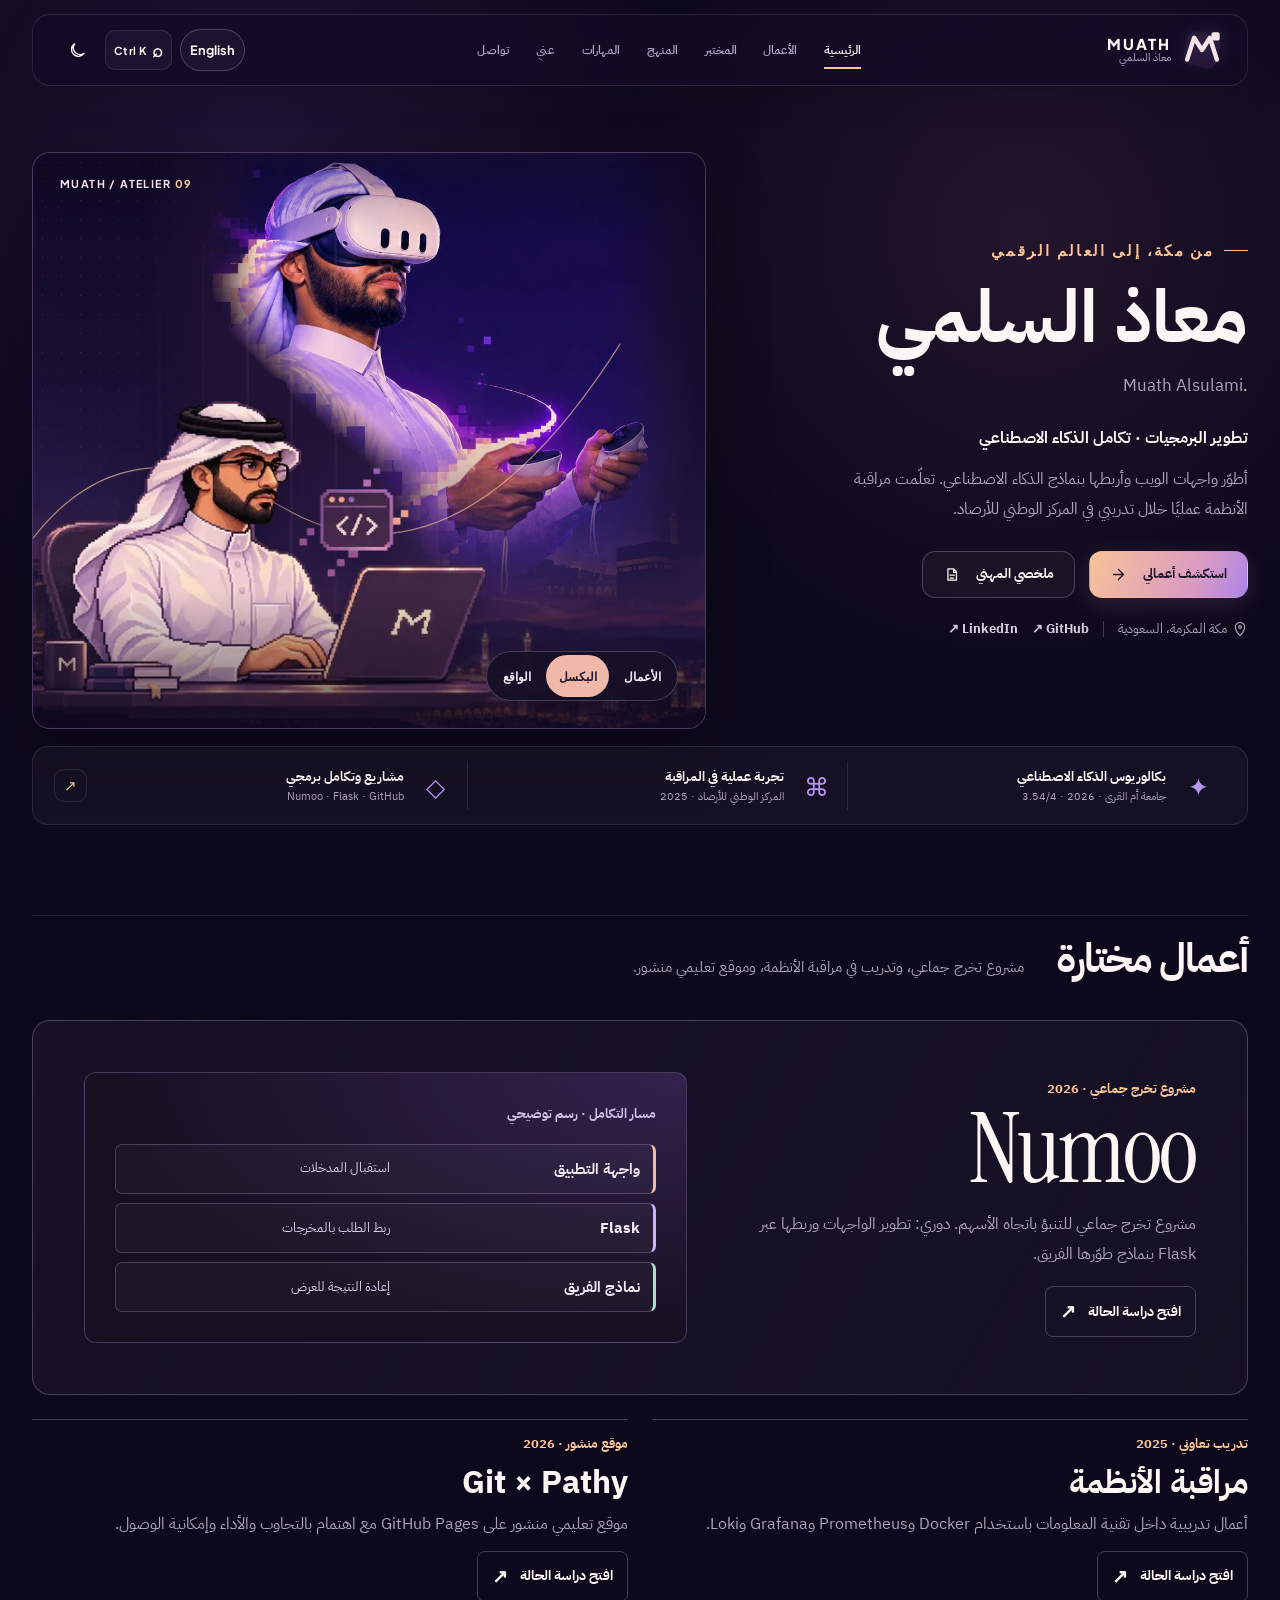
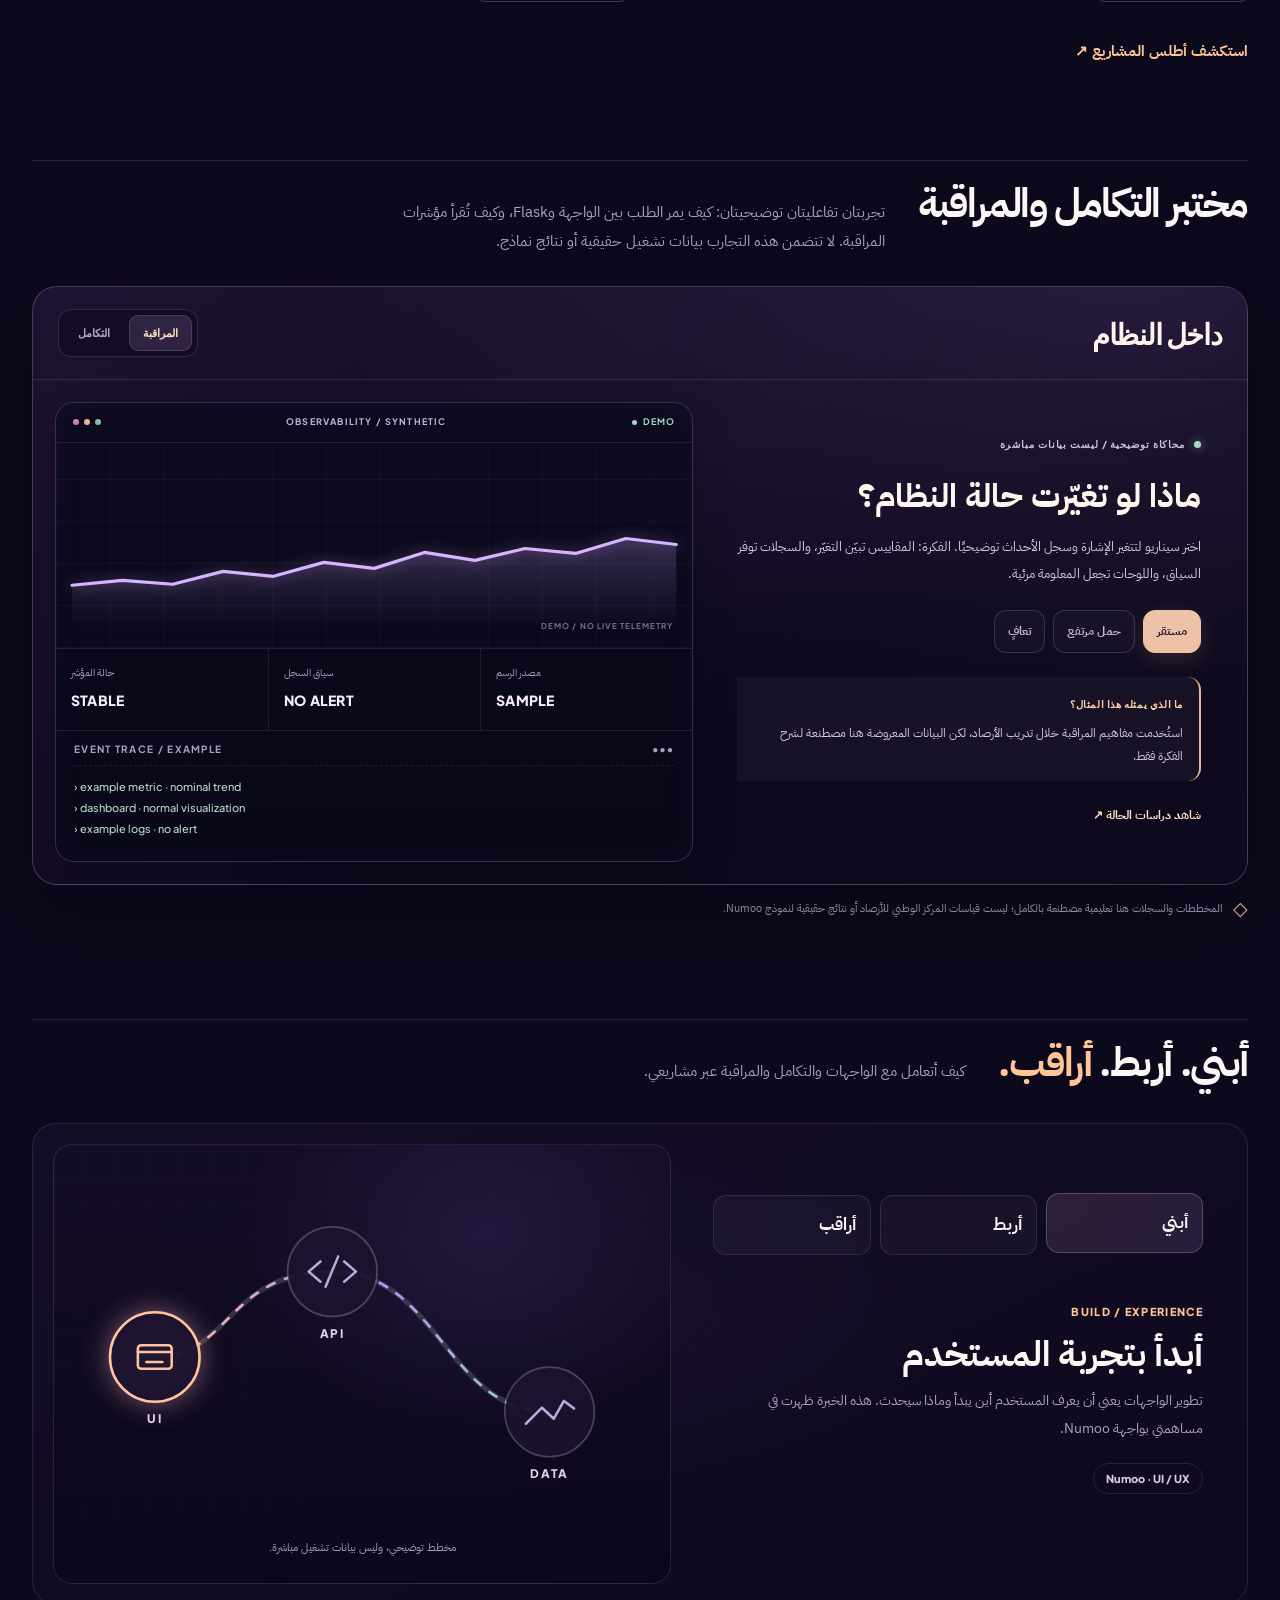
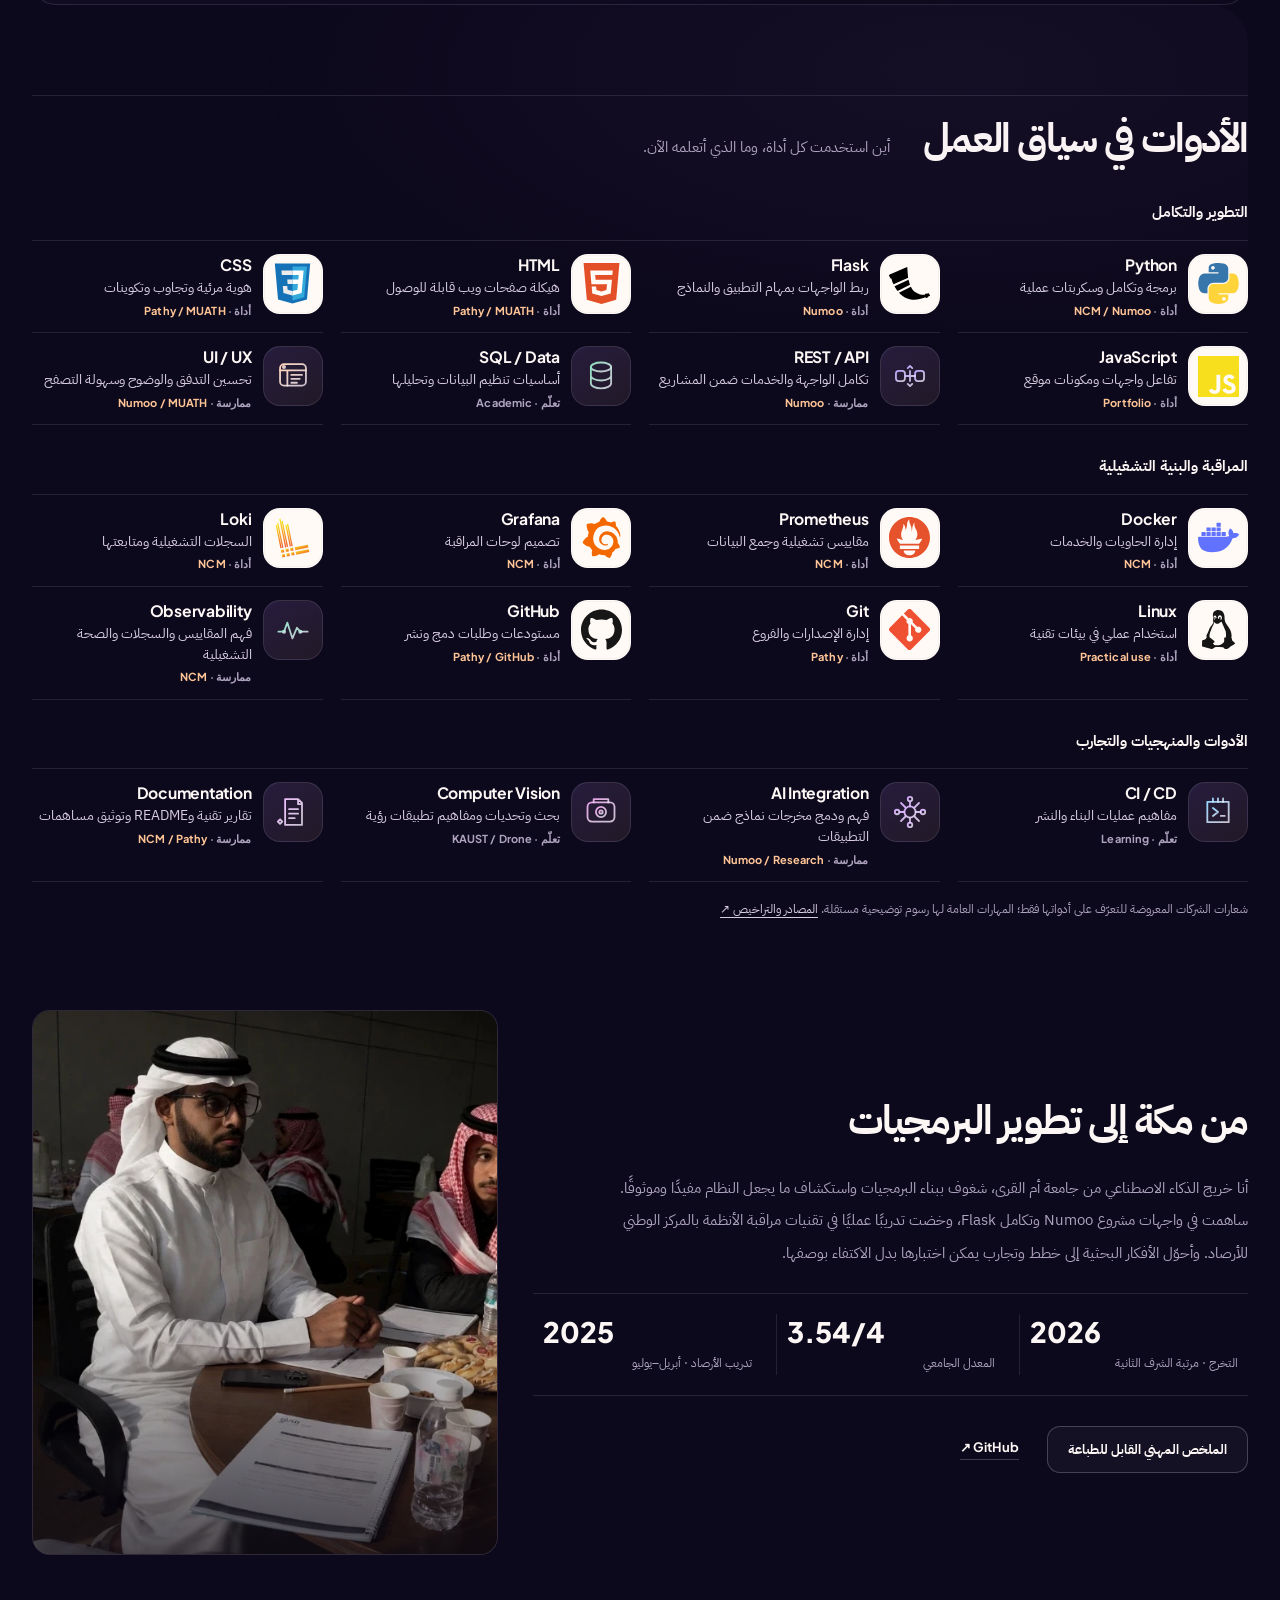
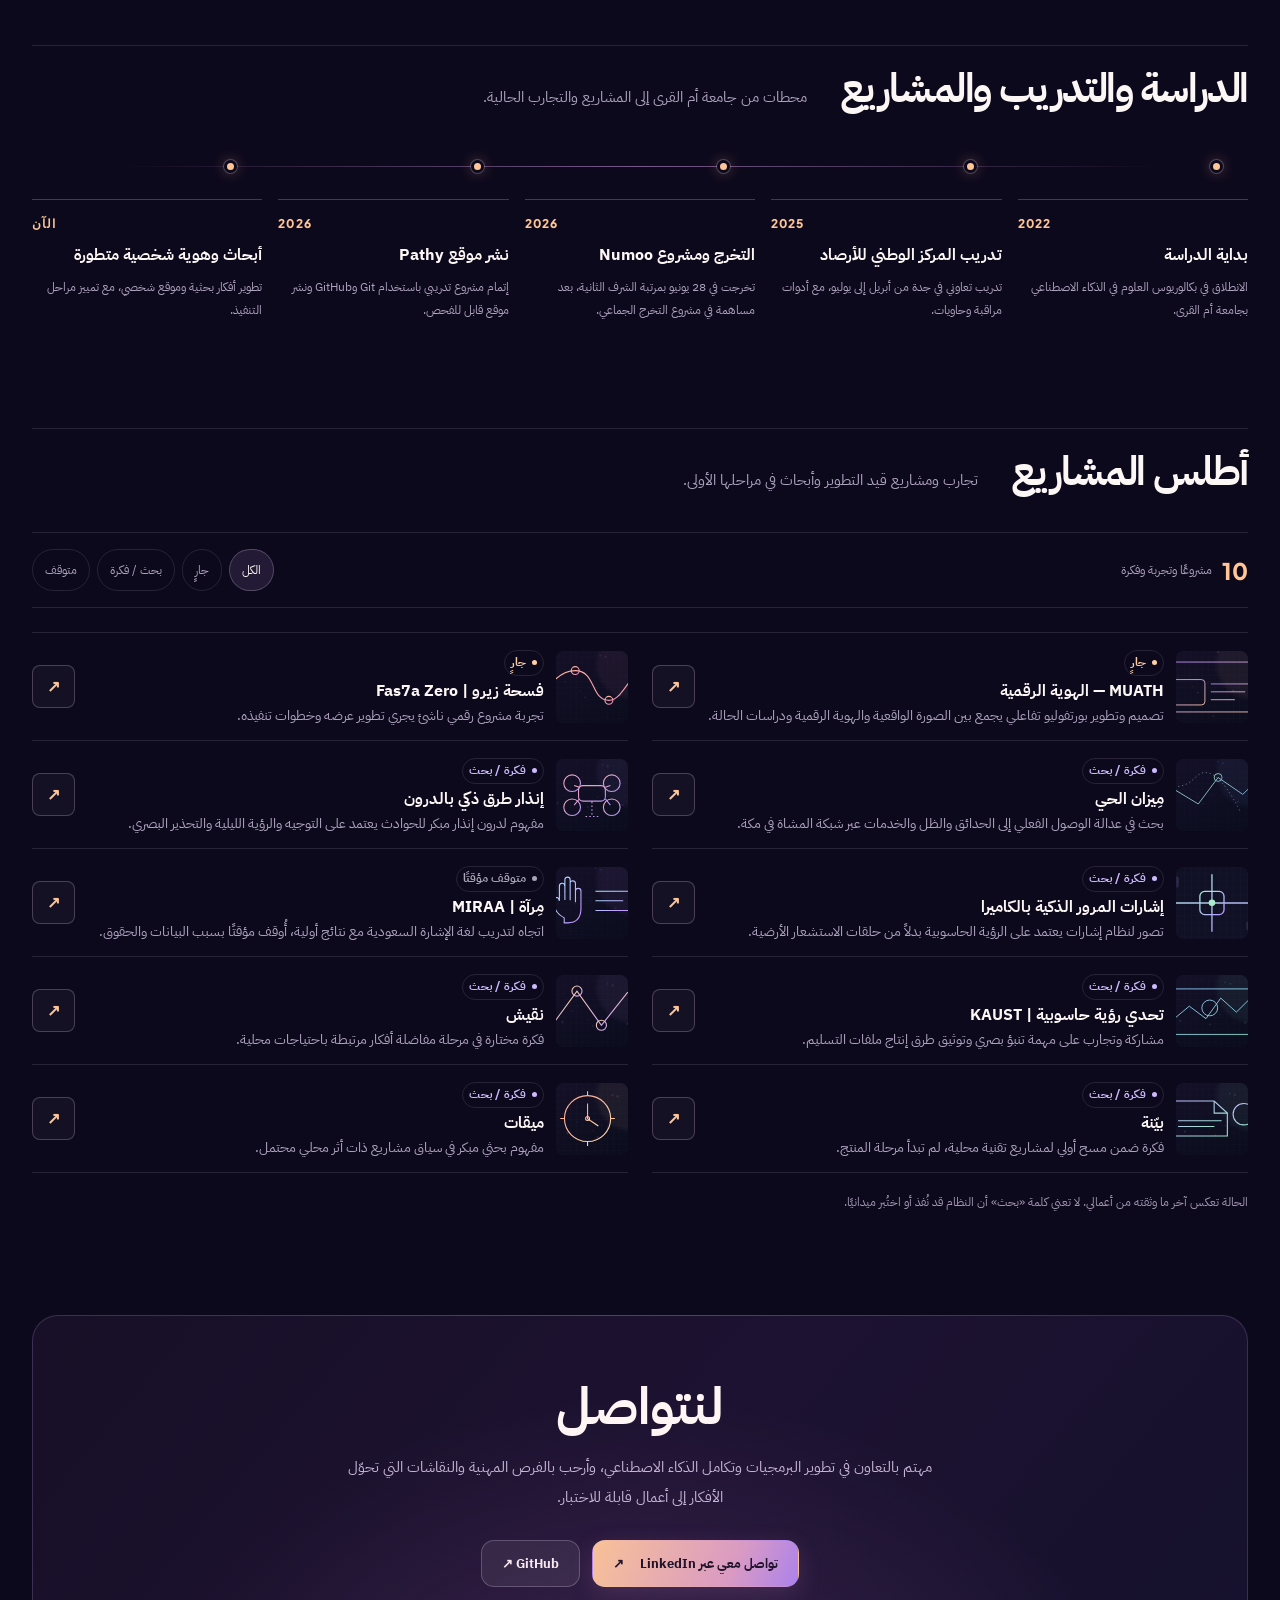
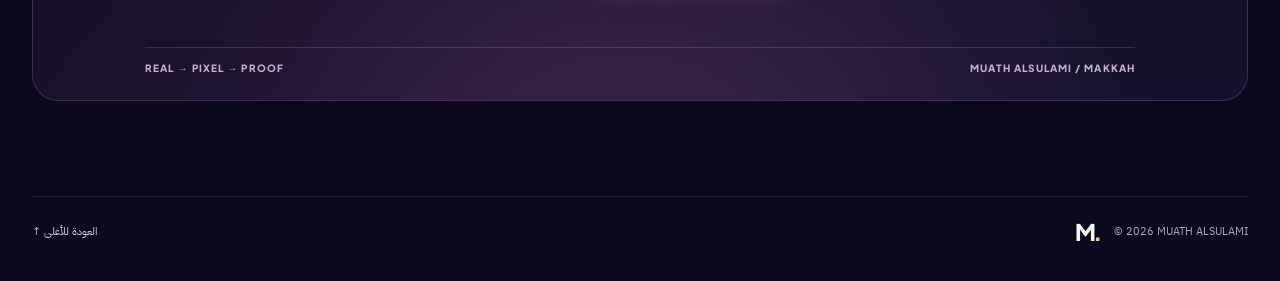
==== commit a59deaed: "Polish portfolio storytelling, motion, and project navigation" ====
--- a/index.html
+++ b/index.html
@@ -239,7 +239,10 @@
             <div class="hero-sky" aria-hidden="true">
               <img
                 src="assets/makkah-atmosphere.webp"
-                srcset="assets/makkah-atmosphere-720.webp 720w, assets/makkah-atmosphere.webp 1540w"
+                srcset="
+                  assets/makkah-atmosphere-720.webp  720w,
+                  assets/makkah-atmosphere.webp     1540w
+                "
                 sizes="(max-width: 720px) 95vw, (max-width: 1440px) 54vw, 760px"
                 alt=""
                 width="1540"
@@ -255,7 +258,10 @@
             <div class="hero-portrait">
               <img
                 src="assets/vr-person.webp"
-                srcset="assets/vr-person-540.webp 540w, assets/vr-person.webp 995w"
+                srcset="
+                  assets/vr-person-540.webp 540w,
+                  assets/vr-person.webp     995w
+                "
                 sizes="(max-width: 720px) 73vw, (max-width: 1440px) 44vw, 630px"
                 data-i18n-alt="portraitAlt"
                 alt="معاذ يرتدي نظارة الواقع الافتراضي مع وحدات التحكم"
@@ -272,7 +278,10 @@
             <div class="hero-pixel">
               <img
                 src="assets/pixel-muath.webp"
-                srcset="assets/pixel-muath-540.webp 540w, assets/pixel-muath.webp 940w"
+                srcset="
+                  assets/pixel-muath-540.webp 540w,
+                  assets/pixel-muath.webp     940w
+                "
                 sizes="(max-width: 720px) 68vw, (max-width: 1440px) 40vw, 570px"
                 width="940"
                 height="627"
@@ -290,28 +299,39 @@
               <button
                 type="button"
                 data-view="real"
+                data-i18n="sceneReal"
                 aria-pressed="false"
-                lang="en"
-              >
-                Real
+              >
+                الواقع
               </button>
               <button
                 type="button"
                 data-view="pixel"
+                data-i18n="scenePixel"
                 class="is-active"
                 aria-pressed="true"
-                lang="en"
-              >
-                Pixel
+              >
+                البكسل
               </button>
               <button
                 type="button"
                 data-view="proof"
+                data-i18n="sceneProof"
                 aria-pressed="false"
-                lang="en"
-              >
-                Proof
+              >
+                الأعمال
               </button>
+            </div>
+            <div class="scene-light" aria-hidden="true"></div>
+            <div class="scene-portrait-real" hidden aria-hidden="true">
+              <img
+                src="assets/meeting.webp"
+                width="570"
+                height="740"
+                alt=""
+                loading="lazy"
+                decoding="async"
+              />
             </div>
             <div class="scene-real" inert aria-hidden="true">
               <strong data-i18n="realSceneTitle">مكة المكرمة</strong>
@@ -374,100 +394,92 @@
             مشروع تخرج جماعي، وتدريب في مراقبة الأنظمة، وموقع تعليمي منشور.
           </p>
         </div>
-        <div class="featured-grid">
-          <article
-            class="feature-card feature-primary reveal"
-            aria-labelledby="numoo-heading"
-          >
-            <div class="feature-visual numoo-visual">
-              <img
-                data-i18n-alt="numooAlt"
-                src="assets/project-art/numoo.svg"
-                alt="رسم توضيحي مفاهيمي لواجهة Numoo وليس لقطة من النظام الفعلي"
-                loading="lazy"
-              /><span class="visual-disclaimer" data-i18n="visualConcept"
-                >تمثيل بصري توضيحي</span
-              >
-            </div>
-            <div class="feature-content">
-              <div class="feature-topline">
-                <span class="feature-status"
-                  ><span></span
-                  ><span data-i18n="statusCompleted">مكتمل</span></span
-                >
-              </div>
+        <div class="work-dossier">
+          <article class="work-lead reveal" aria-labelledby="numoo-heading">
+            <div class="work-intro">
+              <p class="work-kicker" data-i18n="numooContext">
+                مشروع تخرج جماعي · 2026
+              </p>
               <h3 id="numoo-heading" lang="en">Numoo</h3>
               <p data-i18n="numooFeatured">
-                مشروع تخرج جماعي للتنبؤ باتجاه الأسهم. دوري: تطوير الواجهات
-                وربطها عبر Flask بنماذج طوّرها الفريق.
+                طوّرت واجهات التطبيق وربطتها عبر Flask بنماذج تنبؤ طوّرها فريق
+                مشروع التخرج.
               </p>
-              <div class="feature-tags">
-                <span>UI / UX</span><span>Flask</span><span>Integration</span>
-              </div>
-              <button type="button" class="feature-link" data-project="numoo">
-                <span data-i18n="openCase">افتح دراسة الحالة</span
-                ><span>↗</span>
+              <button
+                type="button"
+                class="feature-link work-action"
+                data-project="numoo"
+                aria-labelledby="numoo-case numoo-heading"
+              >
+                <span id="numoo-case" data-i18n="openCase"
+                  >افتح دراسة الحالة</span
+                ><span aria-hidden="true">↗</span>
               </button>
             </div>
+            <figure class="work-flow">
+              <figcaption data-i18n="flowCaption">
+                مسار التكامل · رسم توضيحي
+              </figcaption>
+              <ol aria-label="مسار التكامل" data-i18n-label="flowLabel">
+                <li>
+                  <b data-i18n="flowInterface">واجهة التطبيق</b
+                  ><span data-i18n="flowInput">استقبال المدخلات</span>
+                </li>
+                <li>
+                  <b lang="en">Flask</b
+                  ><span data-i18n="flowService">ربط الطلب بالمخرجات</span>
+                </li>
+                <li>
+                  <b data-i18n="flowModel">نماذج الفريق</b
+                  ><span data-i18n="flowOutput">إعادة النتيجة للعرض</span>
+                </li>
+              </ol>
+            </figure>
           </article>
-          <article class="feature-card feature-side reveal">
-            <div class="feature-visual">
-              <img
-                data-i18n-alt="ncmAlt"
-                src="assets/project-art/ncm.svg"
-                alt="رسم توضيحي لمفاهيم المراقبة وليس بيانات حقيقية"
-                loading="lazy"
-              /><span class="visual-disclaimer" data-i18n="visualConcept"
-                >تمثيل بصري توضيحي</span
-              >
-            </div>
-            <div class="feature-content">
-              <div class="feature-topline">
-                <span class="feature-status"
-                  ><span></span
-                  ><span data-i18n="statusCompleted">مكتمل</span></span
-                >
-              </div>
-              <h3 data-i18n="ncmTitle">مراقبة الأنظمة</h3>
-              <p data-i18n="ncmFeatured">
-                أعمال تدريبية داخل تقنية المعلومات باستخدام Docker وPrometheus
-                وGrafana وLoki.
-              </p>
-              <button type="button" class="feature-link" data-project="ncm">
-                <span data-i18n="openCase">افتح دراسة الحالة</span
-                ><span>↗</span>
+          <div class="work-support reveal">
+            <article class="work-row" aria-labelledby="ncm-heading">
+              <div>
+                <p class="work-kicker" data-i18n="ncmContext">
+                  تدريب تعاوني · 2025
+                </p>
+                <h3 id="ncm-heading" data-i18n="ncmTitle">مراقبة الأنظمة</h3>
+                <p data-i18n="ncmFeatured">
+                  تدريب عملي في المركز الوطني للأرصاد على الحاويات والمقاييس
+                  ولوحات المتابعة والسجلات.
+                </p>
+              </div>
+              <button
+                type="button"
+                class="feature-link work-action"
+                data-project="ncm"
+                aria-labelledby="ncm-case ncm-heading"
+              >
+                <span id="ncm-case" data-i18n="openCase">افتح دراسة الحالة</span
+                ><span aria-hidden="true">↗</span>
               </button>
-            </div>
-          </article>
-          <article class="feature-card feature-side reveal">
-            <div class="feature-visual">
-              <img
-                data-i18n-alt="pathyAlt"
-                src="assets/project-art/pathy.svg"
-                alt="تصميم بياني يرمز لفروع Git وتطوير موقع منشور"
-                loading="lazy"
-              /><span class="visual-disclaimer" data-i18n="visualConcept"
-                >تمثيل بصري توضيحي</span
-              >
-            </div>
-            <div class="feature-content">
-              <div class="feature-topline">
-                <span class="feature-status"
-                  ><span></span
-                  ><span data-i18n="statusPublished">منشور</span></span
-                >
-              </div>
-              <h3>Git × Pathy</h3>
-              <p data-i18n="pathyFeatured">
-                موقع تعليمي منشور على GitHub Pages مع اهتمام بالتجاوب والأداء
-                وإمكانية الوصول.
-              </p>
-              <button type="button" class="feature-link" data-project="pathy">
-                <span data-i18n="openCase">افتح دراسة الحالة</span
-                ><span>↗</span>
+            </article>
+            <article class="work-row" aria-labelledby="pathy-heading">
+              <div>
+                <p class="work-kicker" data-i18n="pathyContext">
+                  موقع منشور · 2026
+                </p>
+                <h3 id="pathy-heading" lang="en">Git × Pathy</h3>
+                <p data-i18n="pathyFeatured">
+                  موقع تعليمي منشور يوضّح سير العمل باستخدام Git وGitHub.
+                </p>
+              </div>
+              <button
+                type="button"
+                class="feature-link work-action"
+                data-project="pathy"
+                aria-labelledby="pathy-case pathy-heading"
+              >
+                <span id="pathy-case" data-i18n="openCase"
+                  >افتح دراسة الحالة</span
+                ><span aria-hidden="true">↗</span>
               </button>
-            </div>
-          </article>
+            </article>
+          </div>
         </div>
         <p>
           <a href="#atlas" class="atlas-jump" data-i18n="atlasLink"
@@ -824,17 +836,15 @@
         <div class="section-head reveal">
           <div>
             <h2 id="skillsTitle" data-i18n="skillsTitle">
-              كل أداة لها <em>صورة ودليل.</em>
+              الأدوات في سياق العمل
             </h2>
           </div>
           <p data-i18n="skillsIntro">
-            مهارات مستخدمة في مشاريع أو تدريب، وأخرى ضمن الدراسة والاستكشاف.
-            أعرضها بشكل مختلف بحسب قوة الدليل، وليس بنسب إتقان غير قابلة للقياس.
+            أين استخدمت كل أداة، وما الذي أتعلمه الآن.
           </p>
         </div>
         <div class="skills-group-label">
-          <span data-i18n="skillsGroupOne">التطوير والتكامل</span
-          ><span>01 / DEVELOPMENT</span>
+          <span data-i18n="skillsGroupOne">التطوير والتكامل</span>
         </div>
         <div class="skills-grid" id="skillsDevelopment"></div>
         <noscript
@@ -843,8 +853,7 @@
           </p></noscript
         >
         <div class="skills-group-label">
-          <span data-i18n="skillsGroupTwo">المراقبة والبنية التشغيلية</span
-          ><span>02 / SYSTEMS</span>
+          <span data-i18n="skillsGroupTwo">المراقبة والبنية التشغيلية</span>
         </div>
         <div class="skills-grid" id="skillsSystems"></div>
         <noscript
@@ -854,8 +863,7 @@
           </p></noscript
         >
         <div class="skills-group-label">
-          <span data-i18n="skillsGroupThree">الأدوات والمنهجيات والتجارب</span
-          ><span>03 / PRACTICE</span>
+          <span data-i18n="skillsGroupThree">الأدوات والمنهجيات والتجارب</span>
         </div>
         <div class="skills-grid" id="skillsPractice"></div>
         <noscript
@@ -864,7 +872,10 @@
           </p></noscript
         >
         <p class="brand-note" data-brand-note>
-          <span data-i18n="brandNote">تعرّف الشعارات بالأدوات التقنية. المهارات العامة لها رسوم توضيحية.</span>
+          <span data-i18n="brandNote"
+            >تعرّف الشعارات بالأدوات التقنية. المهارات العامة لها رسوم
+            توضيحية.</span
+          >
           <a href="BRAND_ASSETS.md" data-i18n="brandSources"
             >المصادر والتراخيص ↗</a
           >
@@ -966,7 +977,7 @@
         </div>
         <div class="atlas-controls">
           <div class="atlas-count">
-            <span id="atlasCount">13</span
+            <span id="atlasCount">10</span
             ><span data-i18n="atlasCountLabel">مشروعًا وتجربة وفكرة</span>
           </div>
           <div class="filter-buttons" role="group" aria-label="تصفية المشاريع">
@@ -1124,11 +1135,7 @@
           </button>
         </div>
         <div class="modal-heading">
-          <img
-            id="modalImage"
-            src="assets/project-art/portfolio.svg"
-            alt="تمثيل بصري توضيحي للمشروع"
-          />
+          <img id="modalImage" alt="تمثيل بصري توضيحي للمشروع" />
           <div>
             <span id="modalStatus" class="project-state"></span>
             <h2 id="modalTitle"></h2>
@@ -1158,6 +1165,20 @@
           </div>
         </div>
         <div class="modal-links" id="modalLinks"></div>
+        <div class="case-share">
+          <button type="button" id="caseCopy" data-i18n="copyCase">
+            نسخ رابط الدراسة
+          </button>
+          <p id="caseShareStatus" role="status"></p>
+          <input
+            id="caseShareUrl"
+            type="url"
+            readonly
+            hidden
+            aria-label="رابط الدراسة"
+            data-i18n-label="caseUrlLabel"
+          />
+        </div>
       </div>
     </dialog>
   </body>
--- a/styles.css
+++ b/styles.css
@@ -1,114 +1,173 @@
 /* Local font subsets from Google Fonts. License files are in assets/fonts. */
 @font-face {
-  font-family: 'IBM Plex Sans Arabic';
+  font-family: "IBM Plex Sans Arabic";
   font-style: normal;
   font-weight: 400;
   font-display: swap;
-  src: url(assets/fonts/ibm-plex-arabic-400-arabic.woff2) format('woff2');
-  unicode-range: U+0600-06FF, U+0750-077F, U+0870-0891, U+0897-08E1, U+08E3-08FF, U+200C-200E, U+2010-2011, U+204F, U+2E41, U+FB50-FDFF, U+FE70-FE74, U+FE76-FEFC, U+102E0-102FB, U+10E60-10E7E, U+10EC2-10EC7, U+10EC9-10EEE, U+10EF0-10EFF, U+1EE00-1EE03, U+1EE05-1EE1F, U+1EE21-1EE22, U+1EE24, U+1EE27, U+1EE29-1EE32, U+1EE34-1EE37, U+1EE39, U+1EE3B, U+1EE42, U+1EE47, U+1EE49, U+1EE4B, U+1EE4D-1EE4F, U+1EE51-1EE52, U+1EE54, U+1EE57, U+1EE59, U+1EE5B, U+1EE5D, U+1EE5F, U+1EE61-1EE62, U+1EE64, U+1EE67-1EE6A, U+1EE6C-1EE72, U+1EE74-1EE77, U+1EE79-1EE7C, U+1EE7E, U+1EE80-1EE89, U+1EE8B-1EE9B, U+1EEA1-1EEA3, U+1EEA5-1EEA9, U+1EEAB-1EEBB, U+1EEF0-1EEF1;
+  src: url(assets/fonts/ibm-plex-arabic-400-arabic.woff2) format("woff2");
+  unicode-range:
+    U+0600-06FF, U+0750-077F, U+0870-0891, U+0897-08E1, U+08E3-08FF,
+    U+200C-200E, U+2010-2011, U+204F, U+2E41, U+FB50-FDFF, U+FE70-FE74,
+    U+FE76-FEFC, U+102E0-102FB, U+10E60-10E7E, U+10EC2-10EC7, U+10EC9-10EEE,
+    U+10EF0-10EFF, U+1EE00-1EE03, U+1EE05-1EE1F, U+1EE21-1EE22, U+1EE24,
+    U+1EE27, U+1EE29-1EE32, U+1EE34-1EE37, U+1EE39, U+1EE3B, U+1EE42, U+1EE47,
+    U+1EE49, U+1EE4B, U+1EE4D-1EE4F, U+1EE51-1EE52, U+1EE54, U+1EE57, U+1EE59,
+    U+1EE5B, U+1EE5D, U+1EE5F, U+1EE61-1EE62, U+1EE64, U+1EE67-1EE6A,
+    U+1EE6C-1EE72, U+1EE74-1EE77, U+1EE79-1EE7C, U+1EE7E, U+1EE80-1EE89,
+    U+1EE8B-1EE9B, U+1EEA1-1EEA3, U+1EEA5-1EEA9, U+1EEAB-1EEBB, U+1EEF0-1EEF1;
 }
 
 @font-face {
-  font-family: 'IBM Plex Sans Arabic';
+  font-family: "IBM Plex Sans Arabic";
   font-style: normal;
   font-weight: 400;
   font-display: swap;
-  src: url(assets/fonts/ibm-plex-arabic-400-latin.woff2) format('woff2');
-  unicode-range: U+0000-00FF, U+0131, U+0152-0153, U+02BB-02BC, U+02C6, U+02DA, U+02DC, U+0304, U+0308, U+0329, U+2000-206F, U+20AC, U+2122, U+2191, U+2193, U+2212, U+2215, U+FEFF, U+FFFD;
+  src: url(assets/fonts/ibm-plex-arabic-400-latin.woff2) format("woff2");
+  unicode-range:
+    U+0000-00FF, U+0131, U+0152-0153, U+02BB-02BC, U+02C6, U+02DA, U+02DC,
+    U+0304, U+0308, U+0329, U+2000-206F, U+20AC, U+2122, U+2191, U+2193, U+2212,
+    U+2215, U+FEFF, U+FFFD;
 }
 
 @font-face {
-  font-family: 'IBM Plex Sans Arabic';
+  font-family: "IBM Plex Sans Arabic";
   font-style: normal;
   font-weight: 500;
   font-display: swap;
-  src: url(assets/fonts/ibm-plex-arabic-500-arabic.woff2) format('woff2');
-  unicode-range: U+0600-06FF, U+0750-077F, U+0870-0891, U+0897-08E1, U+08E3-08FF, U+200C-200E, U+2010-2011, U+204F, U+2E41, U+FB50-FDFF, U+FE70-FE74, U+FE76-FEFC, U+102E0-102FB, U+10E60-10E7E, U+10EC2-10EC7, U+10EC9-10EEE, U+10EF0-10EFF, U+1EE00-1EE03, U+1EE05-1EE1F, U+1EE21-1EE22, U+1EE24, U+1EE27, U+1EE29-1EE32, U+1EE34-1EE37, U+1EE39, U+1EE3B, U+1EE42, U+1EE47, U+1EE49, U+1EE4B, U+1EE4D-1EE4F, U+1EE51-1EE52, U+1EE54, U+1EE57, U+1EE59, U+1EE5B, U+1EE5D, U+1EE5F, U+1EE61-1EE62, U+1EE64, U+1EE67-1EE6A, U+1EE6C-1EE72, U+1EE74-1EE77, U+1EE79-1EE7C, U+1EE7E, U+1EE80-1EE89, U+1EE8B-1EE9B, U+1EEA1-1EEA3, U+1EEA5-1EEA9, U+1EEAB-1EEBB, U+1EEF0-1EEF1;
+  src: url(assets/fonts/ibm-plex-arabic-500-arabic.woff2) format("woff2");
+  unicode-range:
+    U+0600-06FF, U+0750-077F, U+0870-0891, U+0897-08E1, U+08E3-08FF,
+    U+200C-200E, U+2010-2011, U+204F, U+2E41, U+FB50-FDFF, U+FE70-FE74,
+    U+FE76-FEFC, U+102E0-102FB, U+10E60-10E7E, U+10EC2-10EC7, U+10EC9-10EEE,
+    U+10EF0-10EFF, U+1EE00-1EE03, U+1EE05-1EE1F, U+1EE21-1EE22, U+1EE24,
+    U+1EE27, U+1EE29-1EE32, U+1EE34-1EE37, U+1EE39, U+1EE3B, U+1EE42, U+1EE47,
+    U+1EE49, U+1EE4B, U+1EE4D-1EE4F, U+1EE51-1EE52, U+1EE54, U+1EE57, U+1EE59,
+    U+1EE5B, U+1EE5D, U+1EE5F, U+1EE61-1EE62, U+1EE64, U+1EE67-1EE6A,
+    U+1EE6C-1EE72, U+1EE74-1EE77, U+1EE79-1EE7C, U+1EE7E, U+1EE80-1EE89,
+    U+1EE8B-1EE9B, U+1EEA1-1EEA3, U+1EEA5-1EEA9, U+1EEAB-1EEBB, U+1EEF0-1EEF1;
 }
 
 @font-face {
-  font-family: 'IBM Plex Sans Arabic';
+  font-family: "IBM Plex Sans Arabic";
   font-style: normal;
   font-weight: 500;
   font-display: swap;
-  src: url(assets/fonts/ibm-plex-arabic-500-latin.woff2) format('woff2');
-  unicode-range: U+0000-00FF, U+0131, U+0152-0153, U+02BB-02BC, U+02C6, U+02DA, U+02DC, U+0304, U+0308, U+0329, U+2000-206F, U+20AC, U+2122, U+2191, U+2193, U+2212, U+2215, U+FEFF, U+FFFD;
+  src: url(assets/fonts/ibm-plex-arabic-500-latin.woff2) format("woff2");
+  unicode-range:
+    U+0000-00FF, U+0131, U+0152-0153, U+02BB-02BC, U+02C6, U+02DA, U+02DC,
+    U+0304, U+0308, U+0329, U+2000-206F, U+20AC, U+2122, U+2191, U+2193, U+2212,
+    U+2215, U+FEFF, U+FFFD;
 }
 
 @font-face {
-  font-family: 'IBM Plex Sans Arabic';
+  font-family: "IBM Plex Sans Arabic";
   font-style: normal;
   font-weight: 600;
   font-display: swap;
-  src: url(assets/fonts/ibm-plex-arabic-600-arabic.woff2) format('woff2');
-  unicode-range: U+0600-06FF, U+0750-077F, U+0870-0891, U+0897-08E1, U+08E3-08FF, U+200C-200E, U+2010-2011, U+204F, U+2E41, U+FB50-FDFF, U+FE70-FE74, U+FE76-FEFC, U+102E0-102FB, U+10E60-10E7E, U+10EC2-10EC7, U+10EC9-10EEE, U+10EF0-10EFF, U+1EE00-1EE03, U+1EE05-1EE1F, U+1EE21-1EE22, U+1EE24, U+1EE27, U+1EE29-1EE32, U+1EE34-1EE37, U+1EE39, U+1EE3B, U+1EE42, U+1EE47, U+1EE49, U+1EE4B, U+1EE4D-1EE4F, U+1EE51-1EE52, U+1EE54, U+1EE57, U+1EE59, U+1EE5B, U+1EE5D, U+1EE5F, U+1EE61-1EE62, U+1EE64, U+1EE67-1EE6A, U+1EE6C-1EE72, U+1EE74-1EE77, U+1EE79-1EE7C, U+1EE7E, U+1EE80-1EE89, U+1EE8B-1EE9B, U+1EEA1-1EEA3, U+1EEA5-1EEA9, U+1EEAB-1EEBB, U+1EEF0-1EEF1;
+  src: url(assets/fonts/ibm-plex-arabic-600-arabic.woff2) format("woff2");
+  unicode-range:
+    U+0600-06FF, U+0750-077F, U+0870-0891, U+0897-08E1, U+08E3-08FF,
+    U+200C-200E, U+2010-2011, U+204F, U+2E41, U+FB50-FDFF, U+FE70-FE74,
+    U+FE76-FEFC, U+102E0-102FB, U+10E60-10E7E, U+10EC2-10EC7, U+10EC9-10EEE,
+    U+10EF0-10EFF, U+1EE00-1EE03, U+1EE05-1EE1F, U+1EE21-1EE22, U+1EE24,
+    U+1EE27, U+1EE29-1EE32, U+1EE34-1EE37, U+1EE39, U+1EE3B, U+1EE42, U+1EE47,
+    U+1EE49, U+1EE4B, U+1EE4D-1EE4F, U+1EE51-1EE52, U+1EE54, U+1EE57, U+1EE59,
+    U+1EE5B, U+1EE5D, U+1EE5F, U+1EE61-1EE62, U+1EE64, U+1EE67-1EE6A,
+    U+1EE6C-1EE72, U+1EE74-1EE77, U+1EE79-1EE7C, U+1EE7E, U+1EE80-1EE89,
+    U+1EE8B-1EE9B, U+1EEA1-1EEA3, U+1EEA5-1EEA9, U+1EEAB-1EEBB, U+1EEF0-1EEF1;
 }
 
 @font-face {
-  font-family: 'IBM Plex Sans Arabic';
+  font-family: "IBM Plex Sans Arabic";
   font-style: normal;
   font-weight: 600;
   font-display: swap;
-  src: url(assets/fonts/ibm-plex-arabic-600-latin.woff2) format('woff2');
-  unicode-range: U+0000-00FF, U+0131, U+0152-0153, U+02BB-02BC, U+02C6, U+02DA, U+02DC, U+0304, U+0308, U+0329, U+2000-206F, U+20AC, U+2122, U+2191, U+2193, U+2212, U+2215, U+FEFF, U+FFFD;
+  src: url(assets/fonts/ibm-plex-arabic-600-latin.woff2) format("woff2");
+  unicode-range:
+    U+0000-00FF, U+0131, U+0152-0153, U+02BB-02BC, U+02C6, U+02DA, U+02DC,
+    U+0304, U+0308, U+0329, U+2000-206F, U+20AC, U+2122, U+2191, U+2193, U+2212,
+    U+2215, U+FEFF, U+FFFD;
 }
 
 @font-face {
-  font-family: 'IBM Plex Sans Arabic';
+  font-family: "IBM Plex Sans Arabic";
   font-style: normal;
   font-weight: 700;
   font-display: swap;
-  src: url(assets/fonts/ibm-plex-arabic-700-arabic.woff2) format('woff2');
-  unicode-range: U+0600-06FF, U+0750-077F, U+0870-0891, U+0897-08E1, U+08E3-08FF, U+200C-200E, U+2010-2011, U+204F, U+2E41, U+FB50-FDFF, U+FE70-FE74, U+FE76-FEFC, U+102E0-102FB, U+10E60-10E7E, U+10EC2-10EC7, U+10EC9-10EEE, U+10EF0-10EFF, U+1EE00-1EE03, U+1EE05-1EE1F, U+1EE21-1EE22, U+1EE24, U+1EE27, U+1EE29-1EE32, U+1EE34-1EE37, U+1EE39, U+1EE3B, U+1EE42, U+1EE47, U+1EE49, U+1EE4B, U+1EE4D-1EE4F, U+1EE51-1EE52, U+1EE54, U+1EE57, U+1EE59, U+1EE5B, U+1EE5D, U+1EE5F, U+1EE61-1EE62, U+1EE64, U+1EE67-1EE6A, U+1EE6C-1EE72, U+1EE74-1EE77, U+1EE79-1EE7C, U+1EE7E, U+1EE80-1EE89, U+1EE8B-1EE9B, U+1EEA1-1EEA3, U+1EEA5-1EEA9, U+1EEAB-1EEBB, U+1EEF0-1EEF1;
+  src: url(assets/fonts/ibm-plex-arabic-700-arabic.woff2) format("woff2");
+  unicode-range:
+    U+0600-06FF, U+0750-077F, U+0870-0891, U+0897-08E1, U+08E3-08FF,
+    U+200C-200E, U+2010-2011, U+204F, U+2E41, U+FB50-FDFF, U+FE70-FE74,
+    U+FE76-FEFC, U+102E0-102FB, U+10E60-10E7E, U+10EC2-10EC7, U+10EC9-10EEE,
+    U+10EF0-10EFF, U+1EE00-1EE03, U+1EE05-1EE1F, U+1EE21-1EE22, U+1EE24,
+    U+1EE27, U+1EE29-1EE32, U+1EE34-1EE37, U+1EE39, U+1EE3B, U+1EE42, U+1EE47,
+    U+1EE49, U+1EE4B, U+1EE4D-1EE4F, U+1EE51-1EE52, U+1EE54, U+1EE57, U+1EE59,
+    U+1EE5B, U+1EE5D, U+1EE5F, U+1EE61-1EE62, U+1EE64, U+1EE67-1EE6A,
+    U+1EE6C-1EE72, U+1EE74-1EE77, U+1EE79-1EE7C, U+1EE7E, U+1EE80-1EE89,
+    U+1EE8B-1EE9B, U+1EEA1-1EEA3, U+1EEA5-1EEA9, U+1EEAB-1EEBB, U+1EEF0-1EEF1;
 }
 
 @font-face {
-  font-family: 'IBM Plex Sans Arabic';
+  font-family: "IBM Plex Sans Arabic";
   font-style: normal;
   font-weight: 700;
   font-display: swap;
-  src: url(assets/fonts/ibm-plex-arabic-700-latin.woff2) format('woff2');
-  unicode-range: U+0000-00FF, U+0131, U+0152-0153, U+02BB-02BC, U+02C6, U+02DA, U+02DC, U+0304, U+0308, U+0329, U+2000-206F, U+20AC, U+2122, U+2191, U+2193, U+2212, U+2215, U+FEFF, U+FFFD;
+  src: url(assets/fonts/ibm-plex-arabic-700-latin.woff2) format("woff2");
+  unicode-range:
+    U+0000-00FF, U+0131, U+0152-0153, U+02BB-02BC, U+02C6, U+02DA, U+02DC,
+    U+0304, U+0308, U+0329, U+2000-206F, U+20AC, U+2122, U+2191, U+2193, U+2212,
+    U+2215, U+FEFF, U+FFFD;
 }
 
 @font-face {
-  font-family: 'Instrument Serif';
+  font-family: "Instrument Serif";
   font-style: normal;
   font-weight: 400;
   font-display: swap;
-  src: url(assets/fonts/instrument-serif-400-latin-ext.woff2) format('woff2');
-  unicode-range: U+0100-02BA, U+02BD-02C5, U+02C7-02CC, U+02CE-02D7, U+02DD-02FF, U+0304, U+0308, U+0329, U+1D00-1DBF, U+1E00-1E9F, U+1EF2-1EFF, U+2020, U+20A0-20AB, U+20AD-20C4, U+2113, U+2C60-2C7F, U+A720-A7FF;
+  src: url(assets/fonts/instrument-serif-400-latin-ext.woff2) format("woff2");
+  unicode-range:
+    U+0100-02BA, U+02BD-02C5, U+02C7-02CC, U+02CE-02D7, U+02DD-02FF, U+0304,
+    U+0308, U+0329, U+1D00-1DBF, U+1E00-1E9F, U+1EF2-1EFF, U+2020, U+20A0-20AB,
+    U+20AD-20C4, U+2113, U+2C60-2C7F, U+A720-A7FF;
 }
 
 @font-face {
-  font-family: 'Instrument Serif';
+  font-family: "Instrument Serif";
   font-style: normal;
   font-weight: 400;
   font-display: swap;
-  src: url(assets/fonts/instrument-serif-400-latin.woff2) format('woff2');
-  unicode-range: U+0000-00FF, U+0131, U+0152-0153, U+02BB-02BC, U+02C6, U+02DA, U+02DC, U+0304, U+0308, U+0329, U+2000-206F, U+20AC, U+2122, U+2191, U+2193, U+2212, U+2215, U+FEFF, U+FFFD;
+  src: url(assets/fonts/instrument-serif-400-latin.woff2) format("woff2");
+  unicode-range:
+    U+0000-00FF, U+0131, U+0152-0153, U+02BB-02BC, U+02C6, U+02DA, U+02DC,
+    U+0304, U+0308, U+0329, U+2000-206F, U+20AC, U+2122, U+2191, U+2193, U+2212,
+    U+2215, U+FEFF, U+FFFD;
 }
 
 @font-face {
-  font-family: 'Plus Jakarta Sans';
+  font-family: "Plus Jakarta Sans";
   font-style: normal;
   font-weight: 400 800;
   font-display: swap;
-  src: url(assets/fonts/plus-jakarta-400-800-latin-ext.woff2) format('woff2');
-  unicode-range: U+0100-02BA, U+02BD-02C5, U+02C7-02CC, U+02CE-02D7, U+02DD-02FF, U+0304, U+0308, U+0329, U+1D00-1DBF, U+1E00-1E9F, U+1EF2-1EFF, U+2020, U+20A0-20AB, U+20AD-20C4, U+2113, U+2C60-2C7F, U+A720-A7FF;
+  src: url(assets/fonts/plus-jakarta-400-800-latin-ext.woff2) format("woff2");
+  unicode-range:
+    U+0100-02BA, U+02BD-02C5, U+02C7-02CC, U+02CE-02D7, U+02DD-02FF, U+0304,
+    U+0308, U+0329, U+1D00-1DBF, U+1E00-1E9F, U+1EF2-1EFF, U+2020, U+20A0-20AB,
+    U+20AD-20C4, U+2113, U+2C60-2C7F, U+A720-A7FF;
 }
 
 @font-face {
-  font-family: 'Plus Jakarta Sans';
+  font-family: "Plus Jakarta Sans";
   font-style: normal;
   font-weight: 400 800;
   font-display: swap;
-  src: url(assets/fonts/plus-jakarta-400-800-latin.woff2) format('woff2');
-  unicode-range: U+0000-00FF, U+0131, U+0152-0153, U+02BB-02BC, U+02C6, U+02DA, U+02DC, U+0304, U+0308, U+0329, U+2000-206F, U+20AC, U+2122, U+2191, U+2193, U+2212, U+2215, U+FEFF, U+FFFD;
+  src: url(assets/fonts/plus-jakarta-400-800-latin.woff2) format("woff2");
+  unicode-range:
+    U+0000-00FF, U+0131, U+0152-0153, U+02BB-02BC, U+02C6, U+02DA, U+02DC,
+    U+0304, U+0308, U+0329, U+2000-206F, U+20AC, U+2122, U+2191, U+2193, U+2212,
+    U+2215, U+FEFF, U+FFFD;
 }
 
 /* MUATH | Signature Edition. One coherent design system; no accumulated patch cascade. */
-
 :root {
   color-scheme: dark;
   --bg: #0d091c;
@@ -134,6 +193,7 @@
   --max: 1472px;
   --radius: 22px;
 }
+
 html[data-theme="light"] {
   color-scheme: light;
   --bg: #f4edf0;
@@ -153,13 +213,16 @@
   --blur: rgba(255, 250, 249, 0.87);
   --shadow: 0 24px 60px rgba(56, 30, 63, 0.09);
 }
+
 * {
   box-sizing: border-box;
 }
+
 html {
   scroll-behavior: smooth;
   scroll-padding-top: 98px;
 }
+
 body {
   margin: 0;
   background: var(--bg);
@@ -170,6 +233,7 @@
     background-color 0.3s,
     color 0.3s;
 }
+
 body::before {
   content: "";
   position: absolute;
@@ -189,6 +253,7 @@
   pointer-events: none;
   z-index: -1;
 }
+
 html[data-theme="light"] body::before {
   background: radial-gradient(
     ellipse at 20% 13%,
@@ -196,10 +261,12 @@
     transparent 36%
   );
 }
+
 a {
   color: inherit;
   text-decoration: none;
 }
+
 button {
   font: inherit;
   color: inherit;
@@ -207,22 +274,27 @@
   background: none;
   border: 0;
 }
+
 button:not(:disabled) {
   -webkit-tap-highlight-color: transparent;
 }
+
 button:focus-visible,
 a:focus-visible,
 [tabindex]:focus-visible {
   outline: 2px solid var(--accent);
   outline-offset: 4px;
 }
+
 img,
 svg {
   max-width: 100%;
 }
+
 img {
   display: block;
 }
+
 svg {
   fill: none;
   stroke: currentColor;
@@ -230,15 +302,18 @@
   stroke-linecap: round;
   stroke-linejoin: round;
 }
+
 ::selection {
   background: #deb7f0;
   color: #1a0f2b;
 }
+
 .container {
   max-width: var(--max);
   width: calc(100% - clamp(32px, 5vw, 100px));
   margin-inline: auto;
 }
+
 .skip-link {
   position: fixed;
   z-index: 1000;
@@ -249,9 +324,11 @@
   color: #29142d;
   border-radius: 12px;
 }
+
 .skip-link:focus {
   top: 10px;
 }
+
 .reading-progress {
   position: fixed;
   top: 0;
@@ -261,11 +338,13 @@
   z-index: 300;
   pointer-events: none;
 }
+
 .reading-progress > div {
   height: 100%;
   width: 100%;
   background: linear-gradient(90deg, #b48afa, #f2b695);
 }
+
 .page-aura {
   pointer-events: none;
   position: fixed;
@@ -277,8 +356,9 @@
   background: rgba(109, 64, 166, 0.08);
   filter: blur(90px);
   z-index: -1;
-} /* HEADER */
-
+}
+
+/* HEADER */
 .site-header {
   position: sticky;
   top: 0;
@@ -286,6 +366,7 @@
   padding: 14px 0 8px;
   pointer-events: none;
 }
+
 .header-inner {
   height: 72px;
   display: flex;
@@ -301,6 +382,7 @@
   -webkit-backdrop-filter: blur(22px);
   pointer-events: auto;
 }
+
 .brand {
   display: inline-flex;
   align-items: center;
@@ -308,6 +390,7 @@
   flex-shrink: 0;
   min-width: 130px;
 }
+
 .brand-symbol {
   width: 42px;
   height: 42px;
@@ -316,6 +399,7 @@
   color: #f8e6e6;
   position: relative;
 }
+
 .brand-symbol::after {
   content: "";
   position: absolute;
@@ -325,33 +409,40 @@
   transform: rotate(13deg);
   z-index: -1;
 }
+
 .brand-symbol svg {
   width: 42px;
   stroke-width: 4.4;
   filter: drop-shadow(0 0 11px rgba(226, 158, 255, 0.23));
 }
+
 html[data-theme="light"] .brand-symbol {
   color: #532e71;
 }
+
 .brand-name {
   line-height: 1.15;
   display: flex;
   flex-direction: column;
 }
+
 .brand-name b {
   font: 800 15px/1.15 var(--font-en);
   letter-spacing: 0.13em;
 }
+
 .brand-name small {
   font-size: 11px;
   color: var(--muted);
   white-space: nowrap;
 }
+
 .desktop-nav {
   display: flex;
   align-items: center;
   gap: clamp(13px, 2.1vw, 34px);
 }
+
 .desktop-nav a {
   font-size: 12px;
   font-weight: 600;
@@ -360,10 +451,12 @@
   padding: 14px 0;
   transition: color 0.2s;
 }
+
 .desktop-nav a:hover,
 .desktop-nav a[aria-current] {
   color: var(--ink);
 }
+
 .desktop-nav a::after {
   content: "";
   height: 2px;
@@ -375,16 +468,19 @@
   transform-origin: center;
   transition: transform 0.25s;
 }
+
 .desktop-nav a[aria-current]::after,
 .desktop-nav a:hover::after {
   transform: scaleX(1);
 }
+
 .header-controls {
   display: flex;
   align-items: center;
   gap: 8px;
   flex-shrink: 0;
 }
+
 .language-switch {
   display: inline-flex;
   align-items: center;
@@ -398,11 +494,14 @@
   color: var(--ink);
   font: 700 0.8rem/1 var(--font-en);
 }
+
 .language-switch[lang="ar"] {
   font-family: var(--font-ar);
 }
-.language-switch:hover { border-color: var(--accent2); }
-
+
+.language-switch:hover {
+  border-color: var(--accent2);
+}
 
 .icon-button {
   display: grid;
@@ -413,24 +512,30 @@
   background: none;
   border-radius: 12px;
 }
+
 .icon-button:hover {
   background: var(--surface);
   border-color: var(--line);
 }
+
 .icon-button svg {
   width: 19px;
   height: 19px;
 }
+
 .mobile-menu-button,
 .mobile-nav {
   display: none;
-} /* HERO */
+}
+
+/* HERO */
 .eyebrow {
   font: 700 11px/1.4 var(--font-en);
   letter-spacing: 0.16em;
   text-transform: uppercase;
   color: var(--accent);
 }
+
 .button {
   display: inline-flex;
   justify-content: center;
@@ -449,30 +554,37 @@
     border-color 0.22s,
     background-color 0.22s;
 }
+
 .button:hover {
   transform: translateY(-2px);
 }
+
 .button svg {
   width: 17px;
   height: 17px;
 }
+
 .button-primary {
   background: linear-gradient(114deg, #f7c099 3%, #d99ac3 68%, #ab82ec);
   border-color: transparent;
   color: #21142b;
   box-shadow: 0 7px 23px rgba(206, 137, 201, 0.17);
 }
+
 .button-primary:hover {
   box-shadow: 0 12px 28px rgba(206, 137, 201, 0.3);
 }
+
 .button-outline {
   background: var(--surface);
   color: var(--ink);
 }
+
 .button-outline:hover {
   border-color: var(--accent2);
   background: rgba(157, 111, 205, 0.08);
 }
+
 .proof-rail {
   display: grid;
   grid-template-columns: repeat(3, minmax(0, 1fr)) 36px;
@@ -484,6 +596,7 @@
   padding: 14px 18px;
   align-items: center;
 }
+
 .proof-rail > div {
   display: flex;
   gap: 13px;
@@ -492,9 +605,11 @@
   padding: 5px 12px;
   border-inline-start: 1px solid var(--line);
 }
+
 .proof-rail > div:first-child {
   border: 0;
 }
+
 .rail-symbol {
   display: grid;
   place-items: center;
@@ -504,19 +619,23 @@
   font: 400 25px var(--font-en);
   color: var(--accent2);
 }
+
 .proof-rail strong,
 .proof-rail small {
   display: block;
   white-space: normal;
 }
+
 .proof-rail strong {
   font-size: 13px;
 }
+
 .proof-rail small {
   font-size: 11px;
   color: var(--muted);
   line-height: 1.5;
 }
+
 .rail-link {
   display: grid;
   place-items: center;
@@ -525,11 +644,13 @@
   border: 1px solid var(--line);
   border-radius: 10px;
   color: var(--accent);
-} /* SECTIONS AND TYPOGRAPHY */
-
+}
+
+/* SECTIONS AND TYPOGRAPHY */
 .section {
   padding-top: clamp(67px, 7vw, 110px);
 }
+
 .section-head {
   display: flex;
   align-items: flex-end;
@@ -537,9 +658,11 @@
   gap: 34px;
   margin-bottom: 32px;
 }
+
 .section-head > div {
   max-width: 65%;
 }
+
 .section-head h2,
 .about-story h2 {
   margin: 12px 0 0;
@@ -547,12 +670,14 @@
   line-height: 1.4;
   letter-spacing: -0.035em;
 }
+
 .section-head h2 em,
 .about-story h2 em,
 .contact-panel h2 em {
   font-style: normal;
   color: var(--accent);
 }
+
 .section-head > p {
   max-width: 440px;
   color: var(--muted);
@@ -560,161 +685,22 @@
   line-height: 2;
   margin: 0;
 }
+
 .section-head h2:has(em) {
   text-wrap: balance;
 }
+
 .underlined-link {
   font: 700 13px var(--font-en);
   border-bottom: 1px solid var(--line-strong);
   padding-bottom: 4px;
 }
+
 .underlined-link:hover {
   color: var(--accent);
-} /* FEATURED CASES */
-
-.featured-grid {
-  display: grid;
-  grid-template-columns: 1.08fr 0.92fr;
-  grid-template-rows: repeat(2, auto);
-  gap: 18px;
-}
-.feature-card {
-  position: relative;
-  display: grid;
-  grid-template-columns: 1fr 1fr;
-  min-width: 0;
-  overflow: hidden;
-  border-radius: 20px;
-  border: 1px solid var(--line);
-  background: linear-gradient(
-    140deg,
-    rgba(41, 25, 67, 0.65),
-    rgba(17, 12, 37, 0.7)
-  );
-  box-shadow: var(--shadow);
-  transition:
-    border-color 0.25s,
-    transform 0.25s;
-}
-.feature-card:hover {
-  border-color: var(--line-strong);
-  transform: translateY(-3px);
-}
-html[data-theme="light"] .feature-card {
-  background: linear-gradient(
-    140deg,
-    rgba(248, 237, 246, 0.87),
-    rgba(255, 249, 248, 0.91)
-  );
-}
-.feature-primary {
-  grid-row: 1 / span 2;
-  display: flex;
-  flex-direction: column;
-}
-.feature-side {
-  min-height: 260px;
-  direction: ltr;
-}
-.feature-side .feature-content {
-  direction: rtl;
-}
-.feature-visual {
-  position: relative;
-  min-height: 200px;
-  background: #151029;
-  overflow: hidden;
-}
-.feature-primary .feature-visual {
-  height: 355px;
-  flex-shrink: 0;
-}
-.feature-visual img {
-  width: 100%;
-  height: 100%;
-  object-fit: cover;
-  transition: transform 0.55s cubic-bezier(0.15, 0.65, 0.25, 1);
-}
-.feature-card:hover .feature-visual img {
-  transform: scale(1.045);
-}
-.feature-visual:after {
-  content: "";
-  position: absolute;
-  inset: auto 0 0;
-  height: 56%;
-  background: linear-gradient(transparent, rgba(17, 9, 36, 0.28));
-  pointer-events: none;
-}
-.visual-disclaimer {
-  position: absolute;
-  bottom: 13px;
-  right: 14px;
-  font-size: 10px;
-  color: #f6dfec;
-  background: #161126b9;
-  padding: 5px 10px;
-  border-radius: 99px;
-  border: 1px solid rgba(255, 255, 255, 0.08);
-  z-index: 2;
-}
-.feature-content {
-  padding: 24px;
-  display: flex;
-  flex-direction: column;
-  min-width: 0;
-}
-.feature-primary .feature-content {
-  flex: 1;
-}
-.feature-topline {
-  display: flex;
-  justify-content: space-between;
-  align-items: center;
-  gap: 10px;
-}
-.feature-status {
-  font-size: 11px;
-  color: var(--mint);
-  display: inline-flex;
-  align-items: center;
-  gap: 6px;
-}
-.feature-status > span:first-child {
-  width: 6px;
-  height: 6px;
-  background: currentColor;
-  border-radius: 50%;
-}
-.feature-content h3 {
-  font: 750 30px/1.2 var(--font-en);
-  letter-spacing: -0.04em;
-  margin: 20px 0 10px;
-}
-.feature-content h3 span {
-  font-family: var(--font-ar);
-  font-size: 0.7em;
-  color: var(--accent);
-}
-.feature-content p {
-  font-size: 13px;
-  line-height: 1.95;
-  color: var(--muted);
-  margin: 0 0 15px;
-}
-.feature-tags {
-  display: flex;
-  flex-wrap: wrap;
-  gap: 7px;
-  margin: 6px 0 18px;
-}
-.feature-tags > span {
-  border: 1px solid var(--line);
-  padding: 5px 10px;
-  border-radius: 99px;
-  color: var(--muted);
-  font: 700 10px var(--font-en);
-}
+}
+/* FEATURED CASES */
+
 .feature-link {
   display: inline-flex;
   align-items: center;
@@ -728,24 +714,17 @@
   margin-top: auto;
   text-align: start;
 }
+
 .feature-link > span:last-child {
   font-size: 19px;
   transition: transform 0.2s;
 }
+
 .feature-link:hover > span:last-child {
   transform: translate(-4px, -4px);
 }
-.feature-side .feature-visual {
-  min-height: 258px;
-}
-.feature-side .feature-content h3 {
-  font-size: 23px;
-  margin: 15px 0 9px;
-}
-.feature-side .feature-content {
-  padding: 20px;
-} /* ATLAS */
-
+
+/* ATLAS */
 .atlas-controls {
   display: flex;
   align-items: center;
@@ -756,6 +735,7 @@
   padding: 16px 0;
   margin-bottom: 24px;
 }
+
 .atlas-count {
   display: flex;
   align-items: center;
@@ -764,16 +744,19 @@
   white-space: nowrap;
   font-size: 12px;
 }
+
 .atlas-count #atlasCount {
   font: 800 23px var(--font-en);
   color: var(--accent);
 }
+
 .filter-buttons {
   display: flex;
   flex-wrap: wrap;
   align-items: center;
   gap: 7px;
 }
+
 .filter-buttons button {
   padding: 7px 12px;
   border-radius: 99px;
@@ -782,17 +765,20 @@
   color: var(--muted);
   transition: 0.2s;
 }
+
 .filter-buttons button.is-active,
 .filter-buttons button:hover {
   color: var(--ink);
   border-color: var(--line-strong);
   background: rgba(183, 144, 222, 0.13);
 }
+
 .atlas-grid {
   display: grid;
   grid-template-columns: repeat(4, minmax(0, 1fr));
   gap: 15px;
 }
+
 .atlas-card {
   overflow: hidden;
   border: 1px solid var(--line);
@@ -805,48 +791,37 @@
     border-color 0.25s;
   min-height: 330px;
 }
+
 .atlas-card:hover {
   transform: translateY(-3px);
   border-color: var(--line-strong);
 }
+
 .atlas-art {
   position: relative;
   overflow: hidden;
   aspect-ratio: 700/330;
   background: #141026;
 }
+
 .atlas-art img {
   width: 100%;
   height: 100%;
   object-fit: cover;
   transition: transform 0.5s;
 }
+
 .atlas-card:hover .atlas-art img {
   transform: scale(1.06);
 }
-.atlas-art .art-note {
-  position: absolute;
-  bottom: 10px;
-  inset-inline-start: 10px;
-  font: 700 9px var(--font-en);
-  color: #d4c0df;
-  background: rgba(12, 8, 22, 0.72);
-  border: 1px solid rgba(255, 255, 255, 0.09);
-  border-radius: 99px;
-  padding: 4px 9px;
-}
+
 .atlas-body {
   padding: 17px 17px 15px;
   display: flex;
   flex-direction: column;
   flex: 1;
 }
-.atlas-topline {
-  display: flex;
-  align-items: center;
-  justify-content: space-between;
-  gap: 6px;
-}
+
 .state-chip {
   display: inline-flex;
   gap: 6px;
@@ -858,6 +833,7 @@
   border: 1px solid var(--line);
   color: var(--ink-sub);
 }
+
 .state-chip::before {
   content: "";
   width: 5px;
@@ -865,27 +841,29 @@
   border-radius: 50%;
   background: currentColor;
 }
+
 .state-chip.complete {
   color: #a9dfc1;
 }
+
 .state-chip.active {
   color: #ffd0a4;
 }
+
 .state-chip.concept {
   color: #cbbaff;
 }
+
 .state-chip.paused {
   color: #aaa5b6;
 }
-.atlas-num {
-  font: 800 11px var(--font-en);
-  color: var(--muted2);
-}
+
 .atlas-card h3 {
   font-size: 17px;
   line-height: 1.4;
   margin: 11px 0 7px;
 }
+
 .atlas-card p {
   font-size: 12px;
   color: var(--muted);
@@ -893,19 +871,7 @@
   margin: 0 0 12px;
   flex: 1;
 }
-.atlas-tags {
-  display: flex;
-  flex-wrap: wrap;
-  gap: 5px;
-  margin: 0 0 13px;
-}
-.atlas-tags span {
-  font: 700 9px var(--font-en);
-  color: var(--muted);
-  border: 1px solid var(--line);
-  padding: 3px 6px;
-  border-radius: 5px;
-}
+
 .atlas-open {
   display: flex;
   justify-content: space-between;
@@ -917,18 +883,22 @@
   font-weight: 700;
   color: var(--accent);
 }
+
 .atlas-open span:last-child {
   font-size: 17px;
 }
+
 .atlas-footnote {
   margin-top: 19px;
   color: var(--muted2);
   font-size: 12px;
-} /* ENGINEERING PATH */
-
+}
+
+/* ENGINEERING PATH */
 .method-section {
   position: relative;
 }
+
 .method-section:before {
   position: absolute;
   content: "";
@@ -940,6 +910,7 @@
   );
   pointer-events: none;
 }
+
 .method-shell {
   display: grid;
   grid-template-columns: 0.93fr 1.07fr;
@@ -954,17 +925,20 @@
   );
   padding: 20px;
 }
+
 .method-side {
   padding: 24px;
   display: flex;
   flex-direction: column;
 }
+
 .method-switch {
   display: grid;
   grid-template-columns: repeat(3, minmax(0, 1fr));
   gap: 9px;
   margin: 27px 0;
 }
+
 .method-switch button {
   display: flex;
   flex-direction: column;
@@ -979,6 +953,7 @@
     border-color 0.2s,
     transform 0.2s;
 }
+
 .method-switch button.is-active {
   border-color: var(--line-strong);
   background: linear-gradient(
@@ -988,18 +963,22 @@
   );
   transform: translateY(-2px);
 }
+
 .method-switch button > span {
   font: 800 10px var(--font-en);
   color: var(--accent);
 }
+
 .method-switch button > b {
   font-size: 17px;
 }
+
 .method-switch button > small {
   font: 700 9px var(--font-en);
   letter-spacing: 0.1em;
   color: var(--muted2);
 }
+
 .method-copy {
   min-height: 235px;
   display: flex;
@@ -1007,16 +986,19 @@
   align-items: flex-start;
   justify-content: center;
 }
+
 .method-copy > span {
   font: 800 11px var(--font-en);
   letter-spacing: 0.12em;
   color: var(--accent);
 }
+
 .method-copy h3 {
   font-size: clamp(22px, 2.7vw, 35px);
   margin: 13px 0 8px;
   line-height: 1.4;
 }
+
 .method-copy p {
   font-size: 14px;
   color: var(--muted);
@@ -1024,6 +1006,7 @@
   max-width: 470px;
   margin: 0;
 }
+
 .method-evidence {
   margin-top: 20px;
   font: 800 11px var(--font-en);
@@ -1032,6 +1015,7 @@
   border-radius: 99px;
   color: var(--ink-sub);
 }
+
 .method-visual {
   position: relative;
   border: 1px solid var(--line);
@@ -1050,6 +1034,7 @@
   flex-direction: column;
   justify-content: center;
 }
+
 .method-visual::before {
   content: "";
   position: absolute;
@@ -1060,34 +1045,41 @@
   background-size: 31px 31px;
   mask-image: linear-gradient(130deg, #0009, transparent 85%);
 }
+
 .method-visual svg {
   width: min(96%, 660px);
   overflow: visible;
   position: relative;
   z-index: 1;
 }
+
 .method-path-base {
   stroke: rgba(255, 255, 255, 0.15);
   stroke-width: 6;
 }
+
 .method-path-active {
   stroke: url(#methodGradient);
   stroke-width: 3;
   stroke-dasharray: 10 13;
 }
+
 .diagram-node {
   transition: opacity 0.2s;
 }
+
 .diagram-node circle {
   stroke: rgba(255, 255, 255, 0.22);
   stroke-width: 2;
   fill: rgba(27, 18, 47, 0.95);
 }
+
 .diagram-node path,
 .diagram-node rect {
   stroke: #bea8da;
   stroke-width: 3;
 }
+
 .diagram-node text {
   font: 800 14px var(--font-en);
   fill: #e3d2ee;
@@ -1095,21 +1087,25 @@
   stroke: none;
   letter-spacing: 0.15em;
 }
+
 .diagram-node.is-active circle {
   stroke: #ffc49d;
   stroke-width: 3;
   filter: drop-shadow(0 0 16px rgba(236, 165, 192, 0.5));
 }
+
 .diagram-node.is-active path,
 .diagram-node.is-active rect {
   stroke: #ffc49d;
 }
+
 .method-visual p {
   color: #a99bbb;
   font-size: 11px;
   margin: 20px 0 0;
-} /* SKILLS */
-
+}
+
+/* SKILLS */
 .skills-group-label {
   display: flex;
   justify-content: space-between;
@@ -1119,16 +1115,13 @@
   font-weight: 700;
   font-size: 15px;
 }
-.skills-group-label > span:last-child {
-  color: var(--muted2);
-  font: 800 10px var(--font-en);
-  letter-spacing: 0.14em;
-}
+
 .skills-grid {
   display: grid;
   grid-template-columns: repeat(5, minmax(0, 1fr));
   gap: 13px;
 }
+
 .skill-card {
   position: relative;
   border: 1px solid var(--line);
@@ -1145,18 +1138,13 @@
     border-color 0.2s,
     background 0.2s;
 }
+
 .skill-card:hover {
   transform: translateY(-3px);
   border-color: var(--line-strong);
   background: rgba(164, 124, 211, 0.065);
 }
-.skill-header {
-  display: flex;
-  align-items: center;
-  justify-content: space-between;
-  width: 100%;
-  gap: 8px;
-}
+
 .skill-icon {
   width: 43px;
   height: 43px;
@@ -1166,23 +1154,19 @@
   border: 1px solid var(--line);
   background: rgba(255, 255, 255, 0.04);
 }
+
 .skill-icon img {
   width: 30px;
   height: 30px;
 }
-.skill-category {
-  color: var(--muted2);
-  font: 800 9px var(--font-en);
-  letter-spacing: 0.07em;
-  text-transform: uppercase;
-  direction: ltr;
-}
+
 .skill-card h3 {
   font: 700 15px/1.4 var(--font-en);
   margin: 3px 0 0;
   direction: ltr;
   text-align: left;
 }
+
 .skill-card p {
   font-size: 12px;
   color: var(--muted);
@@ -1190,6 +1174,7 @@
   margin: 0;
   flex: 1;
 }
+
 .skill-evidence {
   font: 700 10px var(--font-en);
   color: var(--accent);
@@ -1197,10 +1182,12 @@
   direction: ltr;
   text-align: left;
 }
+
 .skill-evidence.is-learning {
   color: var(--muted2);
-} /* ABOUT / JOURNEY */
-
+}
+
+/* ABOUT / JOURNEY */
 .about-layout {
   display: grid;
   direction: ltr;
@@ -1208,6 +1195,7 @@
   gap: 35px;
   align-items: center;
 }
+
 .about-image {
   height: 545px;
   border-radius: 22px;
@@ -1216,6 +1204,7 @@
   background: #161020;
   border: 1px solid var(--line);
 }
+
 .about-image img {
   width: 100%;
   height: 100%;
@@ -1223,19 +1212,23 @@
   object-position: center 27%;
   filter: saturate(0.82) contrast(1.02);
 }
+
 .about-image::after {
   content: "";
   position: absolute;
   inset: 48% 0 0;
   background: linear-gradient(transparent, rgba(8, 5, 17, 0.68));
 }
+
 .about-story {
   direction: rtl;
   padding: 20px 0;
 }
+
 .about-story h2 {
   font-size: clamp(31px, 3.1vw, 46px);
 }
+
 .about-story > p {
   font-size: 15px;
   line-height: 2.15;
@@ -1243,6 +1236,7 @@
   max-width: 650px;
   margin: 24px 0;
 }
+
 .about-facts {
   display: grid;
   grid-template-columns: repeat(3, 1fr);
@@ -1251,23 +1245,28 @@
   border-bottom: 1px solid var(--line);
   padding: 20px 0;
 }
+
 .about-facts > div {
   border-inline-end: 1px solid var(--line);
   padding: 0 10px;
 }
+
 .about-facts > div:last-child {
   border: 0;
 }
+
 .about-facts strong {
   font: 800 clamp(21px, 2.2vw, 30px) var(--font-en);
   display: block;
   direction: ltr;
   text-align: start;
 }
+
 .about-facts span {
   font-size: 12px;
   color: var(--muted);
 }
+
 .about-actions {
   display: flex;
   align-items: center;
@@ -1275,12 +1274,14 @@
   flex-wrap: wrap;
   margin-top: 30px;
 }
+
 .journey-track {
   display: grid;
   grid-template-columns: repeat(5, minmax(0, 1fr));
   gap: 16px;
   position: relative;
 }
+
 .journey-track::before {
   content: "";
   position: absolute;
@@ -1296,10 +1297,12 @@
   );
   z-index: 0;
 }
+
 .journey-item {
   position: relative;
   padding-top: 50px;
 }
+
 .journey-dot {
   position: absolute;
   width: 13px;
@@ -1314,6 +1317,7 @@
     0 0 13px rgba(246, 183, 150, 0.32);
   z-index: 1;
 }
+
 .journey-card {
   border: 1px solid var(--line);
   background: var(--surface);
@@ -1322,6 +1326,7 @@
   height: 100%;
   min-height: 220px;
 }
+
 .journey-year {
   display: block;
   font: 800 12px var(--font-en);
@@ -1330,30 +1335,25 @@
   direction: ltr;
   text-align: start;
 }
+
 .journey-card h3 {
   font-size: 16px;
   line-height: 1.5;
   margin: 12px 0 9px;
 }
+
 .journey-card p {
   font-size: 12px;
   line-height: 1.9;
   color: var(--muted);
   margin: 0;
 }
-.journey-card .journey-label {
-  display: inline-block;
-  margin-top: 13px;
-  border: 1px solid var(--line);
-  border-radius: 99px;
-  padding: 3px 8px;
-  color: var(--muted2);
-  font: 700 9px var(--font-en);
-} /* CONTACT */
-
+
+/* CONTACT */
 .contact-section {
   padding-bottom: 95px;
 }
+
 .contact-panel {
   position: relative;
   overflow: hidden;
@@ -1369,6 +1369,7 @@
     linear-gradient(130deg, #171027, #1d1231 50%, #15112d);
   padding: 55px 25px 26px;
 }
+
 .contact-panel::before {
   content: "";
   position: absolute;
@@ -1380,6 +1381,7 @@
   opacity: 0.2;
   pointer-events: none;
 }
+
 .contact-top {
   display: flex;
   align-items: center;
@@ -1387,22 +1389,26 @@
   max-width: 990px;
   margin: 0 auto;
 }
+
 .contact-star {
   font-size: 26px;
   color: #ebb8ea;
 }
+
 .contact-panel h2 {
   font-size: clamp(33px, 4vw, 56px);
   margin: 16px 0 10px;
   line-height: 1.4;
   color: #fff5f4;
 }
+
 .contact-panel > p {
   max-width: 620px;
   margin: 0 auto;
   color: #c7b5d6;
   line-height: 2;
 }
+
 .contact-actions {
   display: flex;
   align-items: center;
@@ -1411,13 +1417,16 @@
   flex-wrap: wrap;
   margin: 28px 0 60px;
 }
+
 .contact-panel .button-outline {
   color: #f7e8ed;
   background: #ffffff12;
 }
+
 .contact-panel .button-outline:hover {
   background: #ffffff1d;
 }
+
 .contact-baseline {
   display: flex;
   align-items: center;
@@ -1433,6 +1442,7 @@
   position: relative;
   z-index: 1;
 }
+
 .footer {
   display: flex;
   justify-content: space-between;
@@ -1443,29 +1453,35 @@
   font-size: 11px;
   color: var(--muted);
 }
+
 .footer > div {
   display: flex;
   align-items: center;
   gap: 15px;
   direction: ltr;
 }
+
 .footer-symbol {
   font: 800 23px var(--font-en);
   color: var(--ink);
   letter-spacing: -0.12em;
 }
+
 .footer-symbol span {
   color: var(--accent);
 }
+
 .footer p {
   margin: 0;
   text-align: center;
 }
+
 .footer a {
   color: var(--ink-sub);
   white-space: nowrap;
-} /* CASE STUDY DIALOG */
-
+}
+
+/* CASE STUDY DIALOG */
 .project-dialog {
   color: var(--ink);
   background: transparent;
@@ -1476,18 +1492,22 @@
   overflow: auto;
   border-radius: 20px;
 }
+
 .project-dialog::backdrop {
   background: rgba(5, 3, 12, 0.82);
   backdrop-filter: blur(10px);
 }
+
 .project-dialog[open] .modal-shell {
   animation: modal-enter 0.24s cubic-bezier(0.16, 0.7, 0.3, 1) both;
 }
+
 @keyframes modal-enter {
   from {
     transform: translateY(10px) scale(0.99);
     opacity: 0.45;
   }
+
   to {
     transform: none;
     opacity: 1;
@@ -1500,6 +1520,7 @@
   overflow: hidden;
   box-shadow: 0 36px 120px rgba(3, 2, 10, 0.5);
 }
+
 .modal-topline {
   padding: 14px 22px;
   display: flex;
@@ -1510,6 +1531,7 @@
   letter-spacing: 0.14em;
   color: var(--muted);
 }
+
 .dialog-close {
   border: 1px solid var(--line);
   border-radius: 10px;
@@ -1519,6 +1541,7 @@
   place-items: center;
   font: 400 25px var(--font-en);
 }
+
 .modal-heading {
   display: grid;
   grid-template-columns: 220px 1fr;
@@ -1527,6 +1550,7 @@
   padding: 24px;
   border-bottom: 1px solid var(--line);
 }
+
 .modal-heading img {
   border-radius: 13px;
   border: 1px solid var(--line);
@@ -1534,20 +1558,24 @@
   height: 170px;
   object-fit: cover;
 }
+
 .modal-heading > div {
   direction: rtl;
 }
+
 .modal-heading h2 {
   margin: 13px 0 6px;
   font-size: 29px;
   line-height: 1.4;
 }
+
 .modal-heading p {
   margin: 0;
   color: var(--muted);
   font-size: 13px;
   line-height: 2;
 }
+
 .project-state {
   display: inline-flex;
   align-items: center;
@@ -1557,32 +1585,38 @@
   color: var(--accent);
   font: 700 11px var(--font-en);
 }
+
 .modal-content {
   display: grid;
   gap: 18px;
   padding: 23px 25px;
 }
+
 .modal-content > div {
   border-inline-start: 2px solid var(--line-strong);
   padding-inline-start: 15px;
 }
+
 .modal-content h3 {
   color: var(--accent);
   font-size: 14px;
   margin: 0 0 5px;
 }
+
 .modal-content p {
   color: var(--ink-sub);
   font-size: 13px;
   line-height: 2;
   margin: 0;
 }
+
 .modal-links {
   padding: 0 25px 25px;
   display: flex;
   gap: 10px;
   flex-wrap: wrap;
 }
+
 .modal-links a {
   display: inline-flex;
   border: 1px solid var(--line-strong);
@@ -1591,10 +1625,12 @@
   font: 700 12px var(--font-en);
   color: var(--ink);
 }
+
 .modal-links a:hover {
   border-color: var(--accent);
-} /* MOTION */
-
+}
+
+/* MOTION */
 .reveal {
   opacity: 1;
   transform: none;
@@ -1602,61 +1638,68 @@
     transform 0.72s cubic-bezier(0.2, 0.68, 0.1, 1),
     opacity 0.72s ease;
 }
+
 html.motion-ready .reveal {
   opacity: 0;
   transform: translateY(23px);
 }
+
 html.motion-ready .reveal.is-visible {
   opacity: 1;
   transform: none;
 }
+
 html.motion-ready .reveal:focus-within {
   opacity: 1;
   transform: none;
 }
+
 html[lang="en"] body {
   font-family: var(--font-en);
 }
+
 /* RTL/LTR treatment */
 html[dir="ltr"] .about-story,
-html[dir="ltr"] .feature-side .feature-content,
 html[dir="ltr"] .modal-heading > div,
 html[dir="ltr"] .method-shell {
   direction: ltr;
 }
+
 html[dir="ltr"] .feature-link > span:last-child {
   transform: scaleX(-1);
 }
+
 html[dir="ltr"] .project-dialog {
   direction: ltr;
 }
+
 html[dir="ltr"] .method-switch button {
   text-align: left;
 }
+
 /* RESPONSIVE SYSTEM */
 
 @media (max-width: 1250px) {
-  .feature-side {
-    grid-template-columns: 1fr 1.08fr;
-  }
-  .feature-side .feature-visual {
-    min-height: 245px;
-  }
   .atlas-grid {
     grid-template-columns: repeat(3, minmax(0, 1fr));
   }
+
   .skills-grid {
     grid-template-columns: repeat(4, minmax(0, 1fr));
   }
+
   .journey-track {
     grid-template-columns: repeat(3, minmax(0, 1fr));
   }
+
   .journey-track:before {
     display: none;
   }
+
   .journey-item {
     padding-top: 0;
   }
+
   .journey-dot {
     display: none;
   }
@@ -1665,52 +1708,41 @@
   .desktop-nav {
     gap: 16px;
   }
+
   .header-inner {
     padding: 0 14px;
   }
+
   .proof-rail {
     grid-template-columns: repeat(3, 1fr) 32px;
   }
+
   .section-head {
     align-items: flex-start;
     flex-direction: column;
     gap: 8px;
   }
+
   .section-head > div {
     max-width: 100%;
   }
+
   .section-head > p {
     max-width: 760px;
   }
-  .featured-grid {
-    grid-template-columns: 1fr 1fr;
-  }
-  .feature-primary {
-    grid-row: auto;
-    grid-column: 1/-1;
-    display: grid;
-    grid-template-columns: 1.05fr 0.95fr;
-  }
-  .feature-primary .feature-visual {
-    height: auto;
-    min-height: 285px;
-  }
-  .feature-side {
-    grid-template-columns: 1fr;
-    min-height: 400px;
-  }
-  .feature-side .feature-visual {
-    min-height: 185px;
-  }
+
   .method-shell {
     grid-template-columns: 1fr;
   }
+
   .method-visual {
     min-height: 380px;
   }
+
   .about-layout {
     grid-template-columns: 0.8fr 1.2fr;
   }
+
   .about-image {
     height: 520px;
   }
@@ -1719,41 +1751,52 @@
   .mobile-menu-button {
     display: grid;
   }
+
   .proof-rail {
     grid-template-columns: 1fr 1fr;
   }
+
   .proof-rail .rail-link {
     display: none;
   }
+
   .proof-rail > div:nth-child(3) {
     grid-column: 1/-1;
   }
+
   .proof-rail > div {
     border: 0;
   }
+
   .atlas-grid {
     grid-template-columns: repeat(2, minmax(0, 1fr));
   }
+
   .skills-grid {
     grid-template-columns: repeat(3, minmax(0, 1fr));
   }
+
   .about-layout {
     grid-template-columns: 1fr;
     direction: rtl;
   }
+
   .about-image {
     height: 470px;
     max-width: 650px;
     width: 100%;
     justify-self: center;
   }
+
   .about-story {
     max-width: 650px;
     margin-inline: auto;
   }
+
   .journey-track {
     grid-template-columns: repeat(2, minmax(0, 1fr));
   }
+
   .footer {
     flex-wrap: wrap;
   }
@@ -1762,37 +1805,47 @@
   html {
     scroll-padding-top: 82px;
   }
+
   .container {
     width: calc(100% - 26px);
   }
+
   .site-header {
     padding: 8px 0 4px;
   }
+
   .header-inner {
     height: 59px;
     border-radius: 13px;
     padding: 0 9px;
   }
+
   .brand-symbol {
     width: 33px;
     height: 33px;
   }
+
   .brand-symbol svg {
     width: 33px;
   }
+
   .brand {
     gap: 8px;
     min-width: 0;
   }
+
   .brand-name b {
     font-size: 12px;
   }
+
   .brand-name small {
     font-size: 10px;
   }
+
   .header-controls {
     gap: 3px;
   }
+
   .language-switch {
     height: 32px;
     padding: 2px;
@@ -1802,252 +1855,275 @@
     width: 35px;
     height: 35px;
   }
+
   .proof-rail {
     gap: 5px;
     border-radius: 13px;
     padding: 9px;
     grid-template-columns: 1fr 1fr;
   }
+
   .proof-rail > div {
     padding: 7px;
     gap: 7px;
   }
+
   .rail-symbol {
     width: 27px;
     height: 27px;
     font-size: 19px;
   }
+
   .proof-rail strong {
     font-size: 11px;
   }
+
   .proof-rail small {
     font-size: 10px;
   }
+
   .proof-rail > div:nth-child(3) {
     grid-column: 1/-1;
   }
+
   .section {
     padding-top: 61px;
   }
+
   .section-head {
     margin-bottom: 23px;
     gap: 9px;
   }
+
   .section-head h2,
   .about-story h2 {
     font-size: clamp(28px, 8vw, 38px);
     margin-top: 8px;
   }
+
   .section-head > p {
     font-size: 12px;
     line-height: 1.95;
   }
-  .featured-grid {
-    display: flex;
-    flex-direction: column;
-    gap: 12px;
-  }
-  .feature-primary,
-  .feature-side {
-    display: flex;
-    flex-direction: column;
-  }
-  .feature-primary .feature-visual,
-  .feature-side .feature-visual {
-    height: 205px;
-    min-height: 205px;
-  }
-  .feature-content,
-  .feature-side .feature-content {
-    padding: 18px;
-  }
-  .feature-content h3 {
-    font-size: 23px;
-    margin: 13px 0 7px;
-  }
-  .feature-content p {
-    font-size: 12px;
-  }
-  .feature-side {
-    min-height: unset;
-  }
-  .feature-side .feature-content h3 {
-    font-size: 22px;
-  }
+
   .atlas-controls {
     align-items: flex-start;
     flex-direction: column;
     gap: 12px;
   }
+
   .filter-buttons {
     gap: 5px;
   }
+
   .filter-buttons button {
     font-size: 11px;
     padding: 7px 10px;
   }
+
   .atlas-grid {
     grid-template-columns: 1fr;
     gap: 11px;
   }
+
   .atlas-card {
     min-height: unset;
   }
+
   .atlas-art {
     aspect-ratio: 700/270;
   }
+
   .atlas-body {
     padding: 15px;
   }
+
   .atlas-card h3 {
     font-size: 18px;
   }
+
   .atlas-card p {
     font-size: 12px;
   }
+
   .method-shell {
     padding: 8px;
     gap: 8px;
   }
+
   .method-side {
     padding: 16px 12px;
   }
+
   .method-switch {
     gap: 6px;
     margin: 15px 0;
   }
+
   .method-switch button {
     padding: 10px 9px;
   }
+
   .method-switch button > b {
     font-size: 14px;
   }
+
   .method-switch button small {
     font-size: 8px;
   }
+
   .method-copy {
     min-height: 220px;
   }
+
   .method-copy h3 {
     font-size: 24px;
   }
+
   .method-copy p {
     font-size: 12px;
   }
+
   .method-visual {
     min-height: 285px;
   }
+
   .method-visual p {
     margin: 4px 0 13px;
     font-size: 10px;
   }
+
   .skills-grid {
     grid-template-columns: repeat(2, minmax(0, 1fr));
     gap: 9px;
   }
+
   .skill-card {
     padding: 13px;
     min-height: 179px;
   }
+
   .skill-card h3 {
     font-size: 14px;
   }
+
   .skill-card p {
     font-size: 11px;
   }
-  .skill-category {
-    font-size: 8px;
-  }
+
   .skill-icon {
     width: 38px;
     height: 38px;
   }
+
   .skill-icon img {
     width: 26px;
     height: 26px;
   }
+
   .skill-evidence {
     font-size: 9px;
   }
+
   .skills-group-label {
     font-size: 13px;
   }
-  .skills-group-label > span:last-child {
-    font-size: 9px;
-  }
+
   .about-image {
     height: 420px;
   }
+
   .about-story {
     padding: 2px;
   }
+
   .about-story > p {
     font-size: 13px;
   }
+
   .about-facts {
     gap: 5px;
   }
+
   .about-facts > div {
     padding: 0 5px;
   }
+
   .about-facts strong {
     font-size: 21px;
   }
+
   .about-facts span {
     font-size: 10px;
   }
+
   .journey-track {
     grid-template-columns: 1fr;
     gap: 8px;
   }
+
   .journey-card {
     min-height: unset;
   }
+
   .journey-card h3 {
     font-size: 16px;
   }
+
   .contact-section {
     padding-bottom: 56px;
   }
+
   .contact-panel {
     padding: 35px 17px 18px;
     border-radius: 19px;
   }
+
   .contact-panel h2 {
     font-size: 36px;
   }
+
   .contact-panel > p {
     font-size: 12px;
   }
+
   .contact-actions {
     margin: 25px 0 42px;
   }
+
   .contact-baseline {
     font-size: 8px;
   }
+
   .footer {
     padding: 17px 0 25px;
     gap: 13px;
   }
+
   .footer p {
     order: 3;
     width: 100%;
     text-align: start;
     font-size: 10px;
   }
+
   .modal-heading {
     grid-template-columns: 1fr;
     padding: 14px;
   }
+
   .modal-heading img {
     height: 130px;
   }
+
   .modal-heading h2 {
     font-size: 23px;
   }
+
   .modal-content {
     padding: 15px;
   }
+
   .modal-links {
     padding: 0 15px 15px;
   }
@@ -2056,6 +2132,7 @@
   .skill-card {
     padding: 10px;
   }
+
   .rail-symbol {
     display: none;
   }
@@ -2064,6 +2141,7 @@
   html {
     scroll-behavior: auto;
   }
+
   *,
   *::before,
   *::after {
@@ -2072,6 +2150,7 @@
     transition-duration: 0.001ms !important;
     scroll-behavior: auto !important;
   }
+
   .reveal {
     opacity: 1;
     transform: none;
--- a/atelier.css
+++ b/atelier.css
@@ -1,9 +1,10 @@
 /* Interactive scenes, visual explanations, and search. */
-
 :root {
   --atelier-spring: cubic-bezier(0.2, 0.75, 0.24, 1);
   --atelier-glow: rgba(255, 197, 151, 0.22);
-} /* Quiet spatial depth: one deliberate premium highlight, not constant neon */
+}
+
+/* Quiet spatial depth: one deliberate premium highlight, not constant neon */
 .command-launch {
   width: auto;
   min-width: 48px;
@@ -12,27 +13,33 @@
   background: var(--surface);
   border-radius: 10px;
 }
+
 .command-launch span {
   font: 700 11px var(--font-en);
   letter-spacing: 0.04em;
   white-space: nowrap;
 }
+
 .command-launch:hover {
   border-color: var(--line-strong);
   background: var(--panel-raised);
-} /* Keep depth and typography across themes, never invert layout or hero imagery */
+}
+
+/* Keep depth and typography across themes, never invert layout or hero imagery */
 /* Explorable proof demo */
-
 .evidence-section {
   padding-top: 72px;
   padding-bottom: 10px;
 }
+
 .evidence-section .section-head {
   margin-bottom: 30px;
 }
+
 .evidence-section .section-head h2 em {
   color: var(--accent);
 }
+
 .proof-lab {
   position: relative;
   isolation: isolate;
@@ -46,6 +53,7 @@
   );
   box-shadow: 0 30px 80px rgba(4, 2, 12, 0.29);
 }
+
 .proof-lab::before {
   content: "";
   position: absolute;
@@ -58,6 +66,7 @@
   pointer-events: none;
   z-index: -1;
 }
+
 .proof-lab-head {
   display: flex;
   align-items: center;
@@ -66,21 +75,25 @@
   padding: 22px 25px;
   border-bottom: 1px solid rgba(241, 218, 255, 0.11);
 }
+
 .proof-heading {
   display: flex;
   flex-direction: column;
   gap: 5px;
 }
+
 .proof-kicker {
   font: 800 10px/1.3 var(--font-en);
   letter-spacing: 0.2em;
   color: #c6b5da;
 }
+
 .proof-heading strong {
   font: 800 clamp(20px, 2.5vw, 29px) / 1.25 var(--font-en);
   color: #fff3ec;
   letter-spacing: -0.04em;
 }
+
 .proof-lab-tabs {
   display: flex;
   gap: 5px;
@@ -89,6 +102,7 @@
   border-radius: 13px;
   background: rgba(15, 9, 32, 0.56);
 }
+
 .proof-lab-tabs button {
   border-radius: 9px;
   padding: 10px 14px;
@@ -99,18 +113,21 @@
     background-color 0.2s,
     color 0.2s;
 }
+
 .proof-lab-tabs button.active,
 .proof-lab-tabs button[aria-selected="true"] {
   background: rgba(224, 185, 242, 0.14);
   color: #ffdfc1;
   box-shadow: inset 0 0 0 1px rgba(239, 193, 255, 0.15);
 }
+
 .proof-lab-body {
   display: grid;
   grid-template-columns: 0.89fr 1.11fr;
   gap: 20px;
   padding: 22px;
 }
+
 .proof-lab-story {
   display: flex;
   flex-direction: column;
@@ -118,6 +135,7 @@
   padding: clamp(11px, 2vw, 24px);
   direction: rtl;
 }
+
 .proof-indicator {
   display: flex;
   align-items: center;
@@ -127,6 +145,7 @@
   letter-spacing: 0.09em;
   color: #d0bce4;
 }
+
 .proof-indicator > span:first-child {
   width: 7px;
   height: 7px;
@@ -135,12 +154,14 @@
   box-shadow: 0 0 10px rgba(165, 221, 188, 0.6);
   flex: none;
 }
+
 .proof-lab-story h3 {
   color: #fff5ed;
   font-size: clamp(21px, 2.7vw, 33px);
   margin: 20px 0 11px;
   line-height: 1.5;
 }
+
 .proof-lab-story > p {
   color: #d6c8e0;
   font-size: 13px;
@@ -148,12 +169,14 @@
   margin: 0;
   max-width: 500px;
 }
+
 .scenario-controls {
   display: flex;
   gap: 8px;
   flex-wrap: wrap;
   margin: 23px 0 21px;
 }
+
 .scenario-controls button {
   padding: 10px 13px;
   min-height: 43px;
@@ -165,16 +188,19 @@
   background: rgba(255, 255, 255, 0.025);
   transition: 0.2s;
 }
+
 .scenario-controls button.active {
   background: #edc2a6;
   color: #26152c;
   border-color: #edc2a6;
   box-shadow: 0 6px 20px rgba(238, 185, 142, 0.14);
 }
+
 .scenario-controls button:hover:not(.active) {
   background: rgba(255, 255, 255, 0.08);
   color: #fff;
 }
+
 .proof-lesson {
   background: rgba(255, 255, 255, 0.034);
   border-inline-start: 2px solid #e6b797;
@@ -182,17 +208,20 @@
   padding: 13px 16px;
   margin-top: 3px;
 }
+
 .proof-lesson-kicker {
   font: 800 10px var(--font-en);
   letter-spacing: 0.06em;
   color: #ffd2ab;
 }
+
 .proof-lesson p {
   margin: 5px 0 0;
   color: #d6c8e0;
   font-size: 12px;
   line-height: 1.95;
 }
+
 .proof-case-link {
   font-weight: 700;
   font-size: 12px;
@@ -200,6 +229,7 @@
   margin-top: 24px;
   align-self: flex-start;
 }
+
 .proof-console {
   overflow: hidden;
   border: 1px solid rgba(227, 196, 255, 0.2);
@@ -215,6 +245,7 @@
   direction: ltr;
   color: #fff5f1;
 }
+
 .console-header {
   padding: 13px 17px;
   display: flex;
@@ -226,34 +257,41 @@
   letter-spacing: 0.13em;
   color: #c6b8db;
 }
+
 .console-dots {
   display: flex;
   gap: 5px;
 }
+
 .console-dots i {
   width: 6px;
   height: 6px;
   border-radius: 50%;
   background: #c884a8;
 }
+
 .console-dots i:nth-child(2) {
   background: #e8b98e;
 }
+
 .console-dots i:nth-child(3) {
   background: #83bda7;
 }
+
 .console-live {
   color: #a7d6c1;
   display: flex;
   align-items: center;
   gap: 6px;
 }
+
 .console-live i {
   width: 5px;
   height: 5px;
   border-radius: 50%;
   background: #a7d6c1;
 }
+
 .console-graph {
   height: 205px;
   position: relative;
@@ -269,6 +307,7 @@
       transparent 1px 54px
     );
 }
+
 .console-graph svg {
   display: block;
   width: 100%;
@@ -276,6 +315,7 @@
   padding: 17px 16px 19px;
   overflow: visible;
 }
+
 .console-path {
   fill: none;
   stroke: #d6b4ff;
@@ -288,26 +328,20 @@
   transition: stroke 0.28s ease;
   vector-effect: non-scaling-stroke;
 }
+
 .console-area {
+  stroke: none;
   transition: opacity 0.3s ease;
 }
+
 .proof-lab[data-signal="surge"] .console-path {
   stroke: #f2a8a5;
 }
+
 .proof-lab[data-signal="recover"] .console-path {
   stroke: #9ddac2;
 }
-.console-path.is-drawing {
-  animation: console-draw 0.62s var(--atelier-spring) both;
-}
-@keyframes console-draw {
-  from {
-    stroke-dashoffset: 840;
-  }
-  to {
-    stroke-dashoffset: 0;
-  }
-}
+
 .graph-watermark {
   position: absolute;
   right: 19px;
@@ -316,19 +350,23 @@
   letter-spacing: 0.13em;
   color: #77718e;
 }
+
 .console-metrics {
   display: grid;
   grid-template-columns: repeat(3, minmax(0, 1fr));
   gap: 0;
   border-block: 1px solid rgba(255, 255, 255, 0.09);
 }
+
 .console-metrics > div {
   padding: 15px 15px;
   min-width: 0;
 }
+
 .console-metrics > div + div {
   border-left: 1px solid rgba(255, 255, 255, 0.08);
 }
+
 .console-metrics small {
   display: block;
   font-size: 10px;
@@ -336,15 +374,18 @@
   margin-bottom: 7px;
   white-space: nowrap;
 }
+
 .console-metrics strong {
   font: 800 clamp(10px, 1.4vw, 14px) / 1.5 var(--font-en);
   letter-spacing: 0.015em;
   color: #f7ebff;
   overflow-wrap: anywhere;
 }
+
 .console-terminal {
   padding: 0 18px 17px;
 }
+
 .terminal-head {
   display: flex;
   align-items: center;
@@ -355,6 +396,7 @@
   font: 700 10px var(--font-en);
   letter-spacing: 0.13em;
 }
+
 .console-log {
   font: 500 11px/1.95 var(--font-en);
   color: #b5d8c8;
@@ -363,6 +405,7 @@
   direction: ltr;
   text-align: left;
 }
+
 .proof-lab-footnote {
   display: flex;
   gap: 11px;
@@ -372,19 +415,23 @@
   margin: 14px 0 0;
   line-height: 1.9;
 }
+
 .diamond-glyph {
   color: var(--accent);
   font-size: 19px;
   line-height: 1;
 }
+
 html[data-theme="light"] .proof-lab {
   background: linear-gradient(155deg, #251737, #160e2a 75%);
   border-color: #7e648e55;
 }
+
 html[data-theme="light"] .proof-lab-footnote {
   color: var(--muted);
-} /* Command palette: fast path for hiring team; keyboard-first */
-
+}
+
+/* Command palette: fast path for hiring team; keyboard-first */
 .command-palette {
   border: 0;
   padding: 0;
@@ -396,10 +443,12 @@
   overflow: visible;
   box-shadow: none;
 }
+
 .command-palette::backdrop {
   background: rgba(5, 3, 14, 0.76);
   backdrop-filter: blur(9px);
 }
+
 .command-shell {
   border-radius: 22px;
   border: 1px solid rgba(230, 202, 252, 0.25);
@@ -408,6 +457,7 @@
   color: #fdf2f2;
   box-shadow: 0 28px 100px rgba(0, 0, 0, 0.5);
 }
+
 .command-top {
   display: flex;
   align-items: center;
@@ -418,15 +468,18 @@
   letter-spacing: 0.15em;
   color: #d5c4e4;
 }
+
 .command-top button {
   font-size: 19px;
   color: #cdb6d9;
   padding: 3px 9px;
   border-radius: 8px;
 }
+
 .command-top button:hover {
   background: rgba(255, 255, 255, 0.08);
 }
+
 .command-search-label {
   display: flex;
   align-items: center;
@@ -434,10 +487,12 @@
   border-bottom: 1px solid rgba(255, 255, 255, 0.1);
   padding: 14px 20px;
 }
+
 .command-search-label > span {
   font-size: 26px;
   color: #f0c69f;
 }
+
 .command-search-label input {
   flex: 1;
   width: 100%;
@@ -447,9 +502,11 @@
   color: #fff2f0;
   font: 500 16px var(--font-ar);
 }
+
 .command-search-label input::placeholder {
   color: #a99bbb;
 }
+
 .command-search-label kbd {
   font: 700 10px var(--font-en);
   background: rgba(255, 255, 255, 0.05);
@@ -457,6 +514,7 @@
   border: 1px solid rgba(255, 255, 255, 0.13);
   border-radius: 6px;
 }
+
 .command-results {
   padding: 12px;
   max-height: 340px;
@@ -464,6 +522,7 @@
   display: grid;
   gap: 4px;
 }
+
 .command-result {
   border-radius: 12px;
   padding: 12px 14px;
@@ -477,16 +536,19 @@
   border: 1px solid transparent;
   width: 100%;
 }
+
 .command-result:hover,
 .command-result.is-selected {
   background: rgba(197, 147, 250, 0.12);
   border-color: rgba(229, 186, 255, 0.15);
 }
+
 .command-result small {
   color: #b9a5cf;
   font: 700 10px var(--font-en);
   letter-spacing: 0.08em;
 }
+
 .command-footer {
   display: flex;
   align-items: center;
@@ -496,9 +558,9 @@
   border-top: 1px solid rgba(255, 255, 255, 0.1);
   font: 600 10px var(--font-ar);
   color: #b5a7c7;
-} /* Signature micro interactions, conservative and meaningful */
-
-.feature-card,
+}
+
+/* Signature micro interactions, conservative and meaningful */
 .atlas-card,
 .skill-card {
   transition:
@@ -506,15 +568,13 @@
     border-color 0.32s ease,
     box-shadow 0.32s ease;
 }
+
 @media (hover: hover) and (pointer: fine) {
-  .feature-card:hover {
-    transform: translateY(-4px);
-    box-shadow: 0 24px 60px rgba(5, 3, 15, 0.3);
-  }
   .atlas-card:hover {
     transform: translateY(-4px);
     box-shadow: 0 22px 40px rgba(5, 3, 15, 0.23);
   }
+
   .skill-card:hover {
     transform: translateY(-3px);
     border-color: var(--line-strong);
@@ -525,6 +585,7 @@
   isolation: isolate;
   overflow: hidden;
 }
+
 .button-primary::before {
   content: "";
   position: absolute;
@@ -539,10 +600,12 @@
   transition: transform 0.7s var(--atelier-spring);
   z-index: -1;
 }
+
 .button-primary:hover::before {
   transform: translateX(130%);
-} /* No invisible essential content when motion is disabled */
-
+}
+
+/* No invisible essential content when motion is disabled */
 html.motion-off *,
 html.motion-off *::before,
 html.motion-off *::after {
@@ -550,17 +613,21 @@
   transition-duration: 0.01ms !important;
   scroll-behavior: auto !important;
 }
+
 html.motion-off .reveal {
   opacity: 1 !important;
   transform: none !important;
 }
+
 @media (max-width: 1090px) {
   .proof-lab-body {
     grid-template-columns: 1fr;
   }
+
   .proof-lab-story {
     padding: 14px;
   }
+
   .proof-lab-head {
     padding: 18px 20px;
   }
@@ -570,78 +637,99 @@
   .evidence-section {
     padding-top: 55px;
   }
+
   .proof-lab {
     border-radius: 16px;
   }
+
   .proof-lab-head {
     flex-direction: column;
     align-items: flex-start;
     padding: 16px;
     gap: 13px;
   }
+
   .proof-heading strong {
     font-size: 22px;
   }
+
   .proof-lab-tabs {
     width: 100%;
   }
+
   .proof-lab-tabs button {
     flex: 1;
     padding: 9px 8px;
     font-size: 10px;
   }
+
   .proof-lab-body {
     padding: 10px;
     gap: 12px;
   }
+
   .proof-lab-story {
     padding: 13px;
   }
+
   .proof-lab-story h3 {
     font-size: 24px;
     margin: 14px 0 6px;
   }
+
   .proof-lab-story > p {
     font-size: 12px;
   }
+
   .scenario-controls {
     margin: 15px 0 14px;
     gap: 6px;
   }
+
   .scenario-controls button {
     font-size: 11px;
     min-height: 38px;
     padding: 7px 10px;
   }
+
   .proof-case-link {
     margin-top: 16px;
   }
+
   .console-graph {
     height: 175px;
   }
+
   .console-header {
     font-size: 8px;
     padding: 11px;
   }
+
   .console-metrics > div {
     padding: 12px 8px;
   }
+
   .console-metrics small {
     font-size: 9px;
   }
+
   .console-metrics strong {
     font-size: 11px;
   }
+
   .console-terminal {
     padding-inline: 12px;
   }
+
   .console-log {
     font-size: 10px;
     min-height: 73px;
   }
+
   .proof-lab-footnote {
     font-size: 10px;
   }
+
   .command-results {
     max-height: 46vh;
   }
@@ -650,9 +738,6 @@
 @media (prefers-reduced-motion: reduce) {
   .console-path {
     transition: none !important;
-  }
-  .console-path.is-drawing {
-    animation: none !important;
   }
 }
 /* Mobile art direction: the personal scene becomes the first visible moment. */
@@ -705,10 +790,12 @@
   margin: 8px 0 0;
   font-size: 1.05rem;
 }
+
 .hero-en {
   direction: ltr;
   text-align: right;
 }
+
 .hero-ar {
   text-align: left;
 }
@@ -732,12 +819,14 @@
 .orange-dot {
   color: var(--accent);
 }
+
 .hero-role {
   color: var(--ink);
   margin: 24px 0 0;
   font-size: 1rem;
   font-weight: 700;
 }
+
 .hero-lead {
   max-inline-size: 40ch;
   margin: 12px 0 0;
@@ -745,6 +834,7 @@
   font-size: 1rem;
   line-height: 1.9;
 }
+
 .hero-ctas,
 .hero-meta {
   display: flex;
@@ -752,30 +842,37 @@
   align-items: center;
   gap: 10px 14px;
 }
+
 .hero-ctas {
   margin-block-start: 26px;
 }
+
 .hero-meta {
   margin-block-start: 20px;
   color: var(--muted);
   font-size: 0.82rem;
 }
+
 .hero-meta a {
   color: var(--ink-sub);
   font-weight: 700;
 }
+
 .hero-meta a:hover,
 .atlas-jump:hover {
   text-decoration: underline;
 }
+
 .meta-location {
   display: inline-flex;
   align-items: center;
   gap: 5px;
 }
+
 .meta-location svg {
   inline-size: 16px;
 }
+
 .hero-meta-separator {
   inline-size: 1px;
   block-size: 16px;
@@ -824,12 +921,14 @@
   inset: 0;
   opacity: 0.83;
 }
+
 .hero-sky img {
   width: 100%;
   height: 100%;
   object-fit: cover;
   object-position: center 68%;
 }
+
 .hero-sky::after {
   content: "";
   position: absolute;
@@ -914,21 +1013,23 @@
   inset: 0;
   z-index: 5;
 }
+
 .orbit-line svg {
   width: 100%;
   height: 100%;
   stroke-width: 1.25;
   stroke: #ffcba2b0;
 }
+
 .orbit-line path {
   animation: scene-enter 800ms var(--atelier-spring) both;
 }
+
 @keyframes scene-enter {
   from {
     opacity: 0;
   }
 }
-
 .scene-edition {
   position: absolute;
   inset: var(--scene-edge) auto auto var(--scene-edge);
@@ -938,6 +1039,7 @@
   letter-spacing: 0.13em;
   pointer-events: none;
 }
+
 .scene-edition span {
   color: #ffcca8;
 }
@@ -954,6 +1056,7 @@
   border-radius: 999px;
   background: #171027f2;
 }
+
 .scene-switch button {
   min-height: 42px;
   padding-inline: clamp(9px, 1vw, 17px);
@@ -964,9 +1067,11 @@
     color var(--motion-fast),
     background var(--motion-fast);
 }
+
 .scene-switch button:hover {
   background: #f9daf128;
 }
+
 .scene-switch button.is-active {
   background: #efb8a9;
   color: #29142f;
@@ -990,18 +1095,21 @@
     opacity var(--motion-fast),
     transform var(--motion-fast);
 }
+
 .scene-real strong,
 .scene-proof strong {
   display: block;
   font-size: 1rem;
   line-height: 1.35;
 }
+
 .scene-proof p {
   margin: 7px 0 0;
   color: #e9d8ef;
   font-size: 0.82rem;
   line-height: 1.5;
 }
+
 .scene-real a,
 .scene-proof a {
   display: inline-block;
@@ -1010,18 +1118,22 @@
   font-size: 0.82rem;
   font-weight: 700;
 }
+
 .hero-scene[data-view="real"] .scene-real,
 .hero-scene[data-view="proof"] .scene-proof {
   opacity: 1;
   visibility: visible;
   transform: none;
 }
+
 .hero-scene[data-view="real"] .hero-pixel {
   opacity: 0.11;
 }
+
 .hero-scene[data-view="proof"] .hero-portrait {
   opacity: 0.52;
 }
+
 .hero-scene[data-view="proof"] .hero-pixel {
   opacity: 0.82;
 }
@@ -1030,6 +1142,7 @@
   .hero-grid {
     gap: 26px;
   }
+
   .hero-copy h1 {
     font-size: clamp(2.55rem, 5.3vw, 4rem);
   }
@@ -1040,32 +1153,40 @@
     grid-template-columns: 1fr;
     gap: 14px;
   }
+
   .hero-copy {
     padding: 9px 4px 14px;
   }
+
   .hero-scene {
     aspect-ratio: 1.22;
   }
+
   .hero-portrait {
     width: 76%;
     left: 23%;
     top: -2%;
   }
+
   .hero-pixel {
     width: 71%;
   }
+
   .hero-role {
     margin-block-start: 14px;
     font-size: 0.93rem;
   }
+
   .hero-lead {
     margin-block-start: 7px;
     font-size: 0.93rem;
   }
+
   html[lang="en"] .hero-copy h1 {
     max-inline-size: none;
     font-size: clamp(3rem, 12.7vw, 5.2rem);
   }
+
   .hero-ctas {
     margin-block-start: 17px;
     display: grid;
@@ -1073,6 +1194,7 @@
     gap: 8px;
     align-items: stretch;
   }
+
   .hero-ctas .button {
     min-height: 44px;
     padding: 8px 9px;
@@ -1080,10 +1202,12 @@
     font-size: 0.82rem;
     text-align: center;
   }
+
   .hero-ctas .button svg {
     width: 14px;
     flex: 0 0 14px;
   }
+
   .hero-meta {
     margin-block-start: 14px;
   }
@@ -1093,9 +1217,91 @@
   .hero-scene {
     aspect-ratio: 1.13;
   }
+
   .scene-proof,
   .scene-real {
     width: 59%;
     padding: 10px;
   }
 }
+
+/* Scene changes have a different subject as well as a different color treatment. */
+.scene-portrait-real {
+  position: absolute;
+  inset: 0;
+  z-index: 6;
+  animation: scene-photo-enter 620ms var(--atelier-spring) both;
+  background: radial-gradient(ellipse at 74% 36%, #332143, #141020 65%);
+}
+
+.scene-portrait-real img {
+  width: 86%;
+  height: 100%;
+  object-fit: cover;
+  object-position: left 7%;
+  mask-image: linear-gradient(90deg, #000 0 62%, transparent 97%);
+}
+
+.scene-portrait-real::after {
+  content: "";
+  position: absolute;
+  inset: 0;
+  background: linear-gradient(0deg, #130b25e6, transparent 49%);
+}
+
+.hero-scene[data-view="real"] .scene-real,
+.hero-scene[data-view="proof"] .scene-proof {
+  animation: scene-panel-enter 350ms var(--atelier-spring) both;
+}
+
+@keyframes scene-panel-enter {
+  from {
+    opacity: 0;
+    transform: translateY(10px);
+  }
+}
+@keyframes scene-photo-enter {
+  from {
+    opacity: 0;
+    transform: scale(1.045);
+  }
+
+  to {
+    opacity: 1;
+    transform: scale(1);
+  }
+}
+.hero-scene[data-view="proof"] .hero-portrait {
+  opacity: 0.22;
+}
+
+.hero-scene[data-view="proof"] .hero-pixel {
+  opacity: 0.55;
+}
+
+.scene-light {
+  position: absolute;
+  pointer-events: none;
+  z-index: 7;
+  inset: 0;
+  opacity: 0;
+  transition: opacity 240ms ease;
+  background: radial-gradient(
+    circle at var(--light-x, 50%) var(--light-y, 55%),
+    #f5bb9b2f,
+    transparent 38%
+  );
+}
+
+@media (hover: hover) and (pointer: fine) and (prefers-reduced-motion: no-preference) {
+  .hero-scene[data-view="pixel"]:hover .scene-light {
+    opacity: 1;
+  }
+}
+@media (prefers-reduced-motion: reduce) {
+  .scene-portrait-real,
+  .hero-scene[data-view="real"] .scene-real,
+  .hero-scene[data-view="proof"] .scene-proof {
+    animation: none !important;
+  }
+}
--- a/brand-polish.css
+++ b/brand-polish.css
@@ -1,16 +1,18 @@
 /* ATELIER 09 — Authentic brand marks, calm hierarchy, clearer evidence */
-
 :root {
   --skill-paper: #fffaf5;
   --skill-ink: #241b27;
 }
+
 html[data-theme="light"] {
   --skill-paper: #fffaf5;
   --skill-ink: #241b27;
 }
+
 .skills-section {
   position: relative;
 }
+
 .skills-section::before {
   content: "";
   position: absolute;
@@ -25,9 +27,11 @@
     transparent 55%
   );
 }
+
 .skills-grid {
   gap: clamp(11px, 1.15vw, 19px);
 }
+
 .skill-card {
   min-height: 204px;
   padding: 19px;
@@ -41,6 +45,7 @@
   border-color: var(--line);
   box-shadow: 0 6px 20px rgba(6, 2, 20, 0.045);
 }
+
 html[data-theme="light"] .skill-card {
   background: linear-gradient(
     150deg,
@@ -48,6 +53,7 @@
     rgba(249, 241, 247, 0.58)
   );
 }
+
 .skill-card.with-brand {
   background: linear-gradient(
     145deg,
@@ -55,10 +61,7 @@
     rgba(255, 255, 255, 0.018)
   );
 }
-.skill-header {
-  align-items: flex-start;
-  min-height: 60px;
-}
+
 .skill-icon {
   width: 60px;
   height: 60px;
@@ -67,11 +70,13 @@
   place-items: center;
   border-radius: 17px;
 }
+
 .skill-icon.brand-lockup {
   background: var(--skill-paper);
   border: 1px solid rgba(255, 255, 255, 0.24);
   box-shadow: inset 0 0 0 1px rgba(29, 18, 46, 0.035);
 }
+
 .skill-icon.brand-lockup img {
   width: 41px;
   height: 41px;
@@ -80,6 +85,7 @@
   mix-blend-mode: normal;
   transform: none;
 }
+
 .skill-icon.concept-lockup {
   background: linear-gradient(
     145deg,
@@ -88,11 +94,13 @@
   );
   border-color: var(--line);
 }
+
 .skill-icon.concept-lockup img {
   width: 36px;
   height: 36px;
   filter: none;
 }
+
 .skill-card h3 {
   font-size: 17px;
   line-height: 1.35;
@@ -100,17 +108,13 @@
   margin-top: 0;
   overflow-wrap: anywhere;
 }
+
 .skill-card p {
   font-size: 13.2px;
   line-height: 1.83;
   color: var(--ink-sub);
 }
-.skill-category {
-  font: 800 10px/1.4 var(--font-en);
-  color: var(--muted);
-  letter-spacing: 0.08em;
-  padding: 7px 0;
-}
+
 .skill-evidence {
   width: 100%;
   border-top: 1px solid var(--line);
@@ -120,6 +124,7 @@
   letter-spacing: 0.01em;
   color: var(--accent);
 }
+
 .evidence-line {
   display: inline-block;
   width: 5px;
@@ -129,9 +134,11 @@
   margin-inline-end: 7px;
   background: currentColor;
 }
+
 .skill-evidence.is-learning {
   color: var(--muted);
 }
+
 .brand-note {
   margin: 16px 0 0;
   color: var(--muted);
@@ -139,38 +146,47 @@
   line-height: 1.9;
   max-width: 900px;
 }
+
 .brand-note a {
   color: var(--ink-sub);
   text-decoration: underline;
   text-underline-offset: 4px;
 }
+
 .atlas-card[data-state="concept"] {
   background: linear-gradient(175deg, var(--surface), transparent);
 }
+
 .atlas-card[data-state="complete"] {
   border-color: var(--line-strong);
 }
+
 .section-head > p,
 .atlas-body p {
   line-height: 1.92;
-} /* active UI stays legible and discoverable */
+}
+
+/* active UI stays legible and discoverable */
 .feature-link,
 .atlas-open,
 .filter-buttons button {
   min-height: 42px;
 }
-.feature-card:hover,
+
 .atlas-card:hover {
   will-change: auto;
-} /* avoid large continuous GPU blur on an entire website */
-
+}
+
+/* avoid large continuous GPU blur on an entire website */
 .page-aura {
   opacity: 0.65;
 }
+
 @media (max-width: 820px) {
   .skills-grid {
     gap: 11px;
   }
+
   .skill-card {
     min-height: 200px;
   }
@@ -181,40 +197,42 @@
     min-height: 211px;
     gap: 9px;
   }
+
   .skill-icon {
     width: 51px;
     height: 51px;
     border-radius: 15px;
   }
+
   .skill-icon.brand-lockup img {
     width: 37px;
     height: 37px;
   }
+
   .skill-icon.concept-lockup img {
     width: 30px;
     height: 30px;
   }
-  .skill-header {
-    min-height: 54px;
-  }
+
   .skill-card h3 {
     font-size: 14px;
     line-height: 1.4;
   }
+
   .skill-card p {
     font-size: 12px;
     line-height: 1.68;
   }
-  .skill-category {
-    font-size: 9px;
-  }
+
   .skill-evidence {
     font-size: 10px;
     line-height: 1.45;
   }
+
   .skills-grid {
     gap: 10px;
   }
+
   .brand-note {
     font-size: 11px;
     padding-inline: 3px;
@@ -222,8 +240,7 @@
 }
 @media (prefers-reduced-motion: reduce) {
   .skill-card:hover,
-  .atlas-card:hover,
-  .feature-card:hover {
+  .atlas-card:hover {
     transform: none !important;
   }
 }
@@ -250,42 +267,53 @@
 [hidden] {
   display: none !important;
 }
+
 body {
   overflow-x: visible;
 }
+
 body:has(dialog[open]) {
   overflow: hidden;
 }
+
 :where(a, button, input, [tabindex]):focus-visible {
   outline: 2px solid var(--accent2);
   outline-offset: 3px;
 }
+
 button:disabled {
   opacity: 0.6;
   cursor: default;
 }
+
 button:active,
 .button:active {
   filter: brightness(0.96);
 }
+
 .reading-progress > div {
   width: 100%;
   transform: scaleX(0);
   transform-origin: left;
 }
+
 html[dir="rtl"] .reading-progress > div {
   transform-origin: right;
 }
+
 .desktop-nav a[aria-current],
 .mobile-nav a[aria-current] {
   color: var(--ink);
 }
+
 .desktop-nav a[aria-current]::after {
   transform: scaleX(1);
 }
+
 .mobile-nav a[aria-current] {
   border-color: var(--accent2);
 }
+
 .static-nav {
   display: flex;
   flex-wrap: wrap;
@@ -293,6 +321,7 @@
   padding-block: 6px;
   pointer-events: auto;
 }
+
 .atlas-jump {
   display: inline-flex;
   min-height: 44px;
@@ -300,29 +329,31 @@
   color: var(--accent);
   font-weight: 700;
 }
-.feature-status {
-  color: var(--mint);
-}
 
 .section-head h2,
 .about-story h2,
 .contact-panel h2 {
   margin-block-start: 0;
 }
+
 .section-head {
   padding-block-start: 15px;
   border-block-start: 1px solid var(--line);
 }
+
 .section-head > p {
   font-size: 0.94rem;
 }
+
 .about-image {
   border-radius: var(--radius);
 }
+
 .contact-panel::before,
 .contact-panel::after {
   background-image: none;
 }
+
 .contact-top {
   display: none;
 }
@@ -330,25 +361,23 @@
 .atlas-grid {
   grid-template-columns: repeat(3, minmax(0, 1fr));
 }
+
 .atlas-art {
   aspect-ratio: 3 / 1;
 }
+
 .atlas-card {
   min-height: 0;
 }
-.atlas-tags {
-  display: none;
-}
+
 .atlas-open {
   margin-block-start: 12px;
 }
-.feature-primary .feature-visual img,
-.feature-side .feature-visual img {
-  object-fit: cover;
-}
+
 .modal-content {
   grid-template-columns: repeat(2, minmax(0, 1fr));
 }
+
 .modal-content > div {
   min-width: 0;
 }
@@ -360,53 +389,65 @@
   gap: 5px;
   min-width: 42px;
 }
+
 .command-launch .command-glyph {
   font-size: 1.15rem;
   line-height: 1;
 }
+
 .command-shortcut {
   direction: ltr;
 }
+
 .command-palette {
   max-height: min(700px, 94dvh);
   overflow: auto;
   border-radius: var(--radius);
 }
+
 .command-shell,
 .modal-shell {
   background: var(--panel);
   color: var(--ink);
   border-color: var(--line-strong);
 }
+
 .command-top,
 .command-search-label,
 .command-footer {
   color: var(--muted);
   border-color: var(--line);
 }
+
 .command-search-label > span {
   color: var(--accent);
 }
+
 .command-search-label input {
   min-width: 0;
   color: var(--ink);
   font-family: inherit;
 }
+
 .command-search-label input::placeholder {
   color: var(--muted);
 }
+
 .command-search-label:focus-within {
   box-shadow: inset 0 -2px var(--accent2);
 }
+
 .command-top button,
 .command-result small {
   color: var(--muted);
 }
+
 .command-result {
   color: var(--ink);
   cursor: pointer;
   font-family: inherit;
 }
+
 .command-result small,
 .command-status,
 .command-footer,
@@ -414,17 +455,20 @@
   font-family: inherit;
   letter-spacing: normal;
 }
+
 .command-result:hover,
 .command-result.is-selected {
   background: var(--surface);
   border-color: var(--line-strong);
 }
+
 .command-status {
   margin: 0;
   padding: 5px 20px 10px;
   color: var(--muted);
   font-size: 0.8rem;
 }
+
 .command-footer {
   padding-block: 9px;
 }
@@ -433,9 +477,11 @@
   .desktop-nav {
     display: none;
   }
+
   .mobile-menu-button {
     display: grid;
   }
+
   .mobile-nav:not([hidden]) {
     display: grid;
     grid-template-columns: repeat(3, minmax(0, 1fr));
@@ -448,6 +494,7 @@
     background: var(--panel);
     pointer-events: auto;
   }
+
   .mobile-nav a {
     display: grid;
     place-items: center;
@@ -457,9 +504,11 @@
     border-radius: 8px;
     font-size: 0.82rem;
   }
+
   .command-shortcut {
     display: none;
   }
+
   .atlas-grid {
     grid-template-columns: repeat(2, minmax(0, 1fr));
   }
@@ -469,26 +518,437 @@
   .header-inner {
     gap: 6px;
   }
+
   .header-controls {
     gap: 2px;
   }
+
   .header-controls button {
     min-height: 42px;
   }
+
   .command-launch {
     min-width: 35px;
   }
+
   .section-head > p {
     font-size: 0.88rem;
   }
+
   .mobile-nav:not([hidden]),
   .atlas-grid {
     grid-template-columns: repeat(2, minmax(0, 1fr));
   }
+
   .atlas-grid {
     grid-template-columns: 1fr;
   }
+
   .modal-content {
     grid-template-columns: 1fr;
   }
 }
+
+/* Selected work is text-first. Keep the schematic distinct from project evidence. */
+.work-lead {
+  display: grid;
+  grid-template-columns: minmax(0, 0.85fr) minmax(0, 1.15fr);
+  align-items: center;
+  gap: clamp(20px, 5vw, 72px);
+  padding: clamp(20px, 4vw, 58px);
+  background: linear-gradient(120deg, var(--panel), var(--surface));
+  border: 1px solid var(--line-strong);
+  border-radius: var(--radius);
+}
+
+.work-kicker {
+  margin: 0 0 7px;
+  color: var(--accent);
+  font-size: 0.84rem;
+  font-weight: 700;
+}
+
+.work-intro h3 {
+  font: 400 clamp(3.35rem, 7.5vw, 7.25rem) / 0.88 var(--font-display);
+  letter-spacing: -0.028em;
+  margin: 0 0 18px;
+}
+
+.work-intro > p:not(.work-kicker),
+.work-row h3 + p {
+  margin: 0;
+  font-size: 1rem;
+  line-height: 1.85;
+  color: var(--muted);
+  max-inline-size: 56ch;
+}
+
+.work-action {
+  display: inline-flex;
+  width: max-content;
+  min-height: 44px;
+  align-items: center;
+  gap: 12px;
+  padding: 8px 14px;
+  margin: 17px 0 0;
+  border: 1px solid var(--line-strong);
+  border-radius: 8px;
+  color: var(--ink);
+  font-size: 0.87rem;
+}
+
+.work-action:hover,
+.case-share button:hover {
+  border-color: var(--accent2);
+  color: var(--accent);
+}
+
+html[dir] .work-action > span:last-child {
+  transform: none;
+}
+
+.work-flow {
+  margin: 0;
+  border: 1px solid #af92cf50;
+  border-radius: 12px;
+  padding: clamp(13px, 3vw, 30px);
+  color: #f6ecf8;
+  color-scheme: dark;
+  background:
+    radial-gradient(ellipse at 100% 0, #34224d 0, transparent 70%), #161020;
+}
+
+.work-flow figcaption {
+  font-size: 0.82rem;
+  color: #d3bee4;
+  font-weight: 700;
+}
+
+.work-flow ol {
+  list-style: none;
+  padding: 0;
+  margin: 18px 0 0;
+  display: grid;
+  gap: 9px;
+}
+
+.work-flow li {
+  display: grid;
+  grid-template-columns: minmax(90px, 0.9fr) minmax(0, 1fr);
+  align-items: center;
+  gap: 5px 15px;
+  padding: 11px 13px;
+  border: 1px solid #ceafe743;
+  border-inline-start: 3px solid #f2be99;
+  border-radius: 7px;
+  background: #ffffff07;
+}
+
+.work-flow li:nth-child(2) {
+  border-inline-start-color: #cdb1ff;
+}
+
+.work-flow li:nth-child(3) {
+  border-inline-start-color: #a8dfcf;
+}
+
+@media (prefers-reduced-motion: no-preference) {
+  .motion-ready .work-lead.is-visible .work-flow li {
+    animation: flow-arrival 460ms var(--atelier-spring) both;
+  }
+
+  .motion-ready .work-lead.is-visible .work-flow li:nth-child(2) {
+    animation-delay: 85ms;
+  }
+
+  .motion-ready .work-lead.is-visible .work-flow li:nth-child(3) {
+    animation-delay: 170ms;
+  }
+}
+@keyframes flow-arrival {
+  from {
+    opacity: 0;
+    transform: translateY(7px);
+  }
+}
+.work-flow li b {
+  font-size: 0.93rem;
+}
+
+.work-flow li span {
+  color: #dbcbe7;
+  font-size: 0.8rem;
+}
+
+.work-support {
+  display: grid;
+  grid-template-columns: repeat(2, minmax(0, 1fr));
+  gap: 24px;
+  margin-block-start: 24px;
+}
+
+.work-row {
+  min-width: 0;
+  padding: 12px 0;
+  border-block-start: 1px solid var(--line-strong);
+}
+
+.work-row h3 {
+  font-size: clamp(1.35rem, 3vw, 2rem);
+  line-height: 1.3;
+  margin: 0 0 6px;
+}
+
+.work-row .work-action {
+  margin-block-start: 11px;
+}
+
+@media (min-width: 721px) {
+  .section-head {
+    justify-content: flex-start;
+    align-items: baseline;
+    gap: 14px 33px;
+    flex-wrap: wrap;
+  }
+
+  .section-head > p {
+    max-inline-size: 54ch;
+  }
+}
+@media (max-width: 720px) {
+  .work-lead,
+  .work-support {
+    grid-template-columns: 1fr;
+  }
+
+  .work-intro h3 {
+    margin-block-end: 8px;
+  }
+
+  .work-support {
+    gap: 7px;
+  }
+
+  .work-intro > p:not(.work-kicker),
+  .work-row h3 + p {
+    font-size: 0.94rem;
+  }
+}
+
+/* Atlas rows preserve the state and title while moving illustration to a thumbnail. */
+.atlas-grid {
+  display: grid;
+  grid-template-columns: repeat(2, minmax(0, 1fr));
+  gap: 0 24px;
+  border-block-start: 1px solid var(--line);
+}
+
+.atlas-grid .atlas-card {
+  display: grid;
+  grid-template-columns: 72px minmax(0, 1fr) auto;
+  align-items: center;
+  min-block-size: 108px;
+  gap: 12px;
+  padding-block: 13px;
+  border: 0;
+  border-block-end: 1px solid var(--line);
+  border-radius: 0;
+  background: transparent;
+  box-shadow: none;
+  transform: none;
+}
+
+.atlas-grid .atlas-card:hover {
+  border-block-end-color: var(--accent2);
+}
+
+.atlas-grid .atlas-art {
+  aspect-ratio: 1;
+  border: 0;
+  border-radius: 8px;
+  background: var(--panel);
+}
+
+.atlas-grid .atlas-art img {
+  width: 100%;
+  height: 100%;
+  object-fit: cover;
+  transform: none;
+}
+
+.atlas-grid .atlas-body {
+  display: block;
+  padding: 0;
+}
+
+.atlas-grid .atlas-body h3 {
+  margin: 3px 0;
+  font-size: 1.03rem;
+}
+
+.atlas-grid .atlas-body p {
+  font-size: 0.86rem;
+  line-height: 1.55;
+  margin: 0;
+}
+
+.atlas-grid .state-chip {
+  font-size: 0.72rem;
+  padding: 2px 6px;
+}
+html[data-theme="light"] .state-chip.active {
+  color: #804a27;
+}
+html[data-theme="light"] .state-chip.concept {
+  color: #644485;
+}
+html[data-theme="light"] .state-chip.paused {
+  color: #55485e;
+}
+
+.atlas-grid .atlas-open {
+  display: inline-flex;
+  align-items: center;
+  justify-content: center;
+  min-inline-size: 43px;
+  min-block-size: 43px;
+  margin: 0;
+  padding: 0;
+  border: 1px solid var(--line-strong);
+  border-radius: 8px;
+  background: var(--surface);
+  color: var(--accent);
+}
+
+.atlas-grid .atlas-open span:first-child {
+  display: none;
+}
+
+.atlas-grid .atlas-open span:last-child {
+  transform: none;
+  font-size: 1rem;
+}
+
+.atlas-grid .atlas-open:hover {
+  border-color: var(--accent2);
+}
+
+.skills-section .skills-grid {
+  grid-template-columns: repeat(4, minmax(0, 1fr));
+  gap: 0 18px;
+  border-block-start: 1px solid var(--line);
+}
+
+.skills-section .skill-card {
+  display: grid;
+  grid-template-columns: auto minmax(0, 1fr);
+  align-items: start;
+  gap: 11px;
+  min-block-size: 0;
+  min-height: 0;
+  padding: 13px 0;
+  border: 0;
+  border-block-end: 1px solid var(--line);
+  border-radius: 0;
+  background: transparent;
+  transform: none;
+  box-shadow: none;
+}
+
+.skills-section .skill-card h3 {
+  margin: 0;
+  font-size: 0.98rem;
+  direction: inherit;
+  text-align: start;
+}
+
+.skills-section .skill-card p {
+  font-size: 0.86rem;
+  margin: 3px 0;
+  min-height: 0;
+  line-height: 1.5;
+}
+
+.skills-section .skill-evidence {
+  display: block;
+  direction: inherit;
+  text-align: start;
+  border: 0;
+  padding: 0;
+  margin: 4px 0 0;
+}
+
+.skills-section .skill-evidence span {
+  color: var(--muted);
+}
+
+@media (max-width: 960px) {
+  .skills-section .skills-grid {
+    grid-template-columns: repeat(2, minmax(0, 1fr));
+  }
+
+  .atlas-grid {
+    grid-template-columns: 1fr;
+  }
+}
+@media (max-width: 490px) {
+  .skills-section .skills-grid {
+    grid-template-columns: 1fr;
+  }
+
+  .atlas-grid .atlas-card {
+    grid-template-columns: 52px minmax(0, 1fr) auto;
+    gap: 9px;
+  }
+}
+.case-share {
+  display: flex;
+  gap: 8px 14px;
+  flex-wrap: wrap;
+  align-items: center;
+  margin: 0 25px 20px;
+  padding-top: 12px;
+  border-block-start: 1px solid var(--line);
+}
+
+.case-share button {
+  min-height: 44px;
+  color: var(--ink);
+  padding: 5px 9px;
+  border: 1px solid var(--line-strong);
+  border-radius: 8px;
+  font-weight: 700;
+  font-size: 0.86rem;
+}
+
+.case-share p {
+  margin: 0;
+  font-size: 0.82rem;
+  color: var(--muted);
+}
+
+.case-share input {
+  flex-basis: 100%;
+  width: 100%;
+  padding: 8px;
+  direction: ltr;
+  background: var(--panel);
+  color: var(--ink);
+  border: 1px solid var(--line-strong);
+  border-radius: 8px;
+}
+
+.modal-shell:has(.case-share button[hidden]) .case-share {
+  display: none;
+}
+
+/* Education and career milestones use a single reading line. */
+.journey-section .journey-card {
+  border: 0;
+  border-block-start: 1px solid var(--line-strong);
+  border-radius: 0;
+  background: transparent;
+  box-shadow: none;
+  padding-inline: 0;
+  min-block-size: 0;
+}
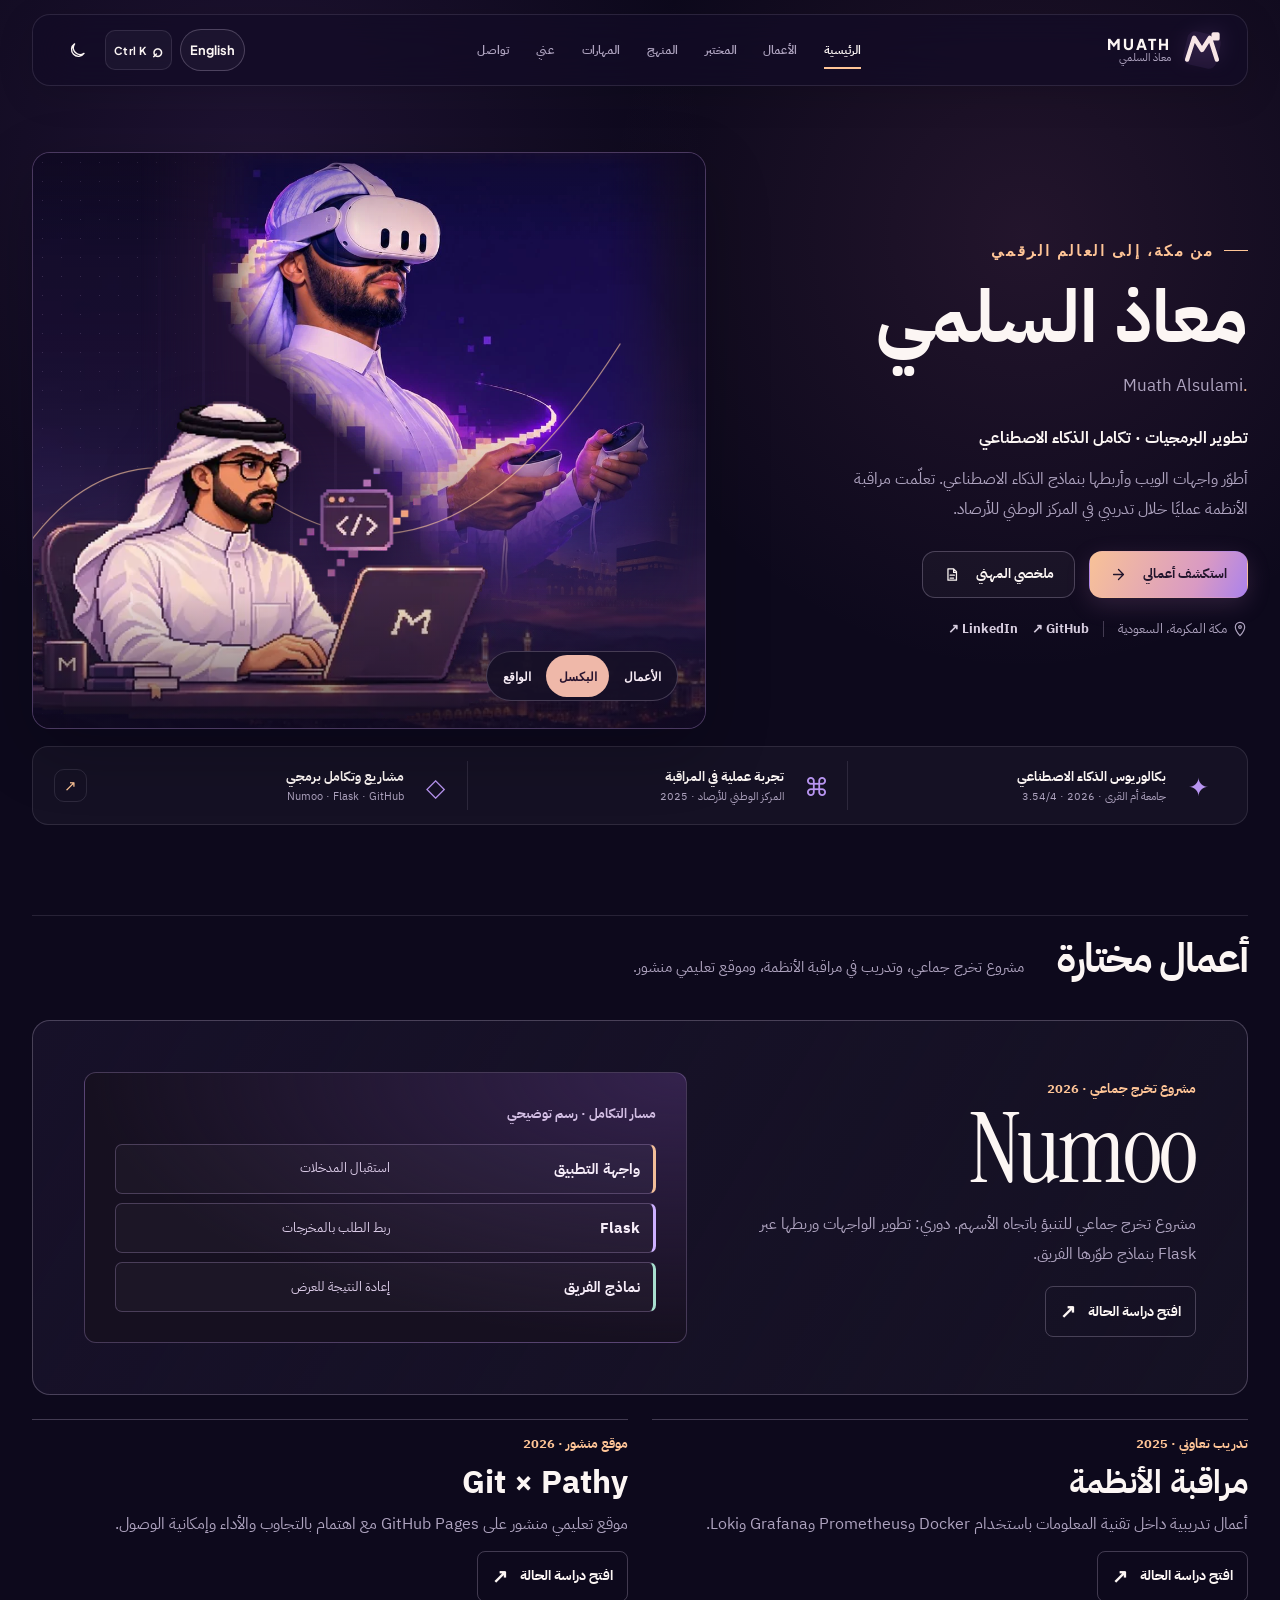
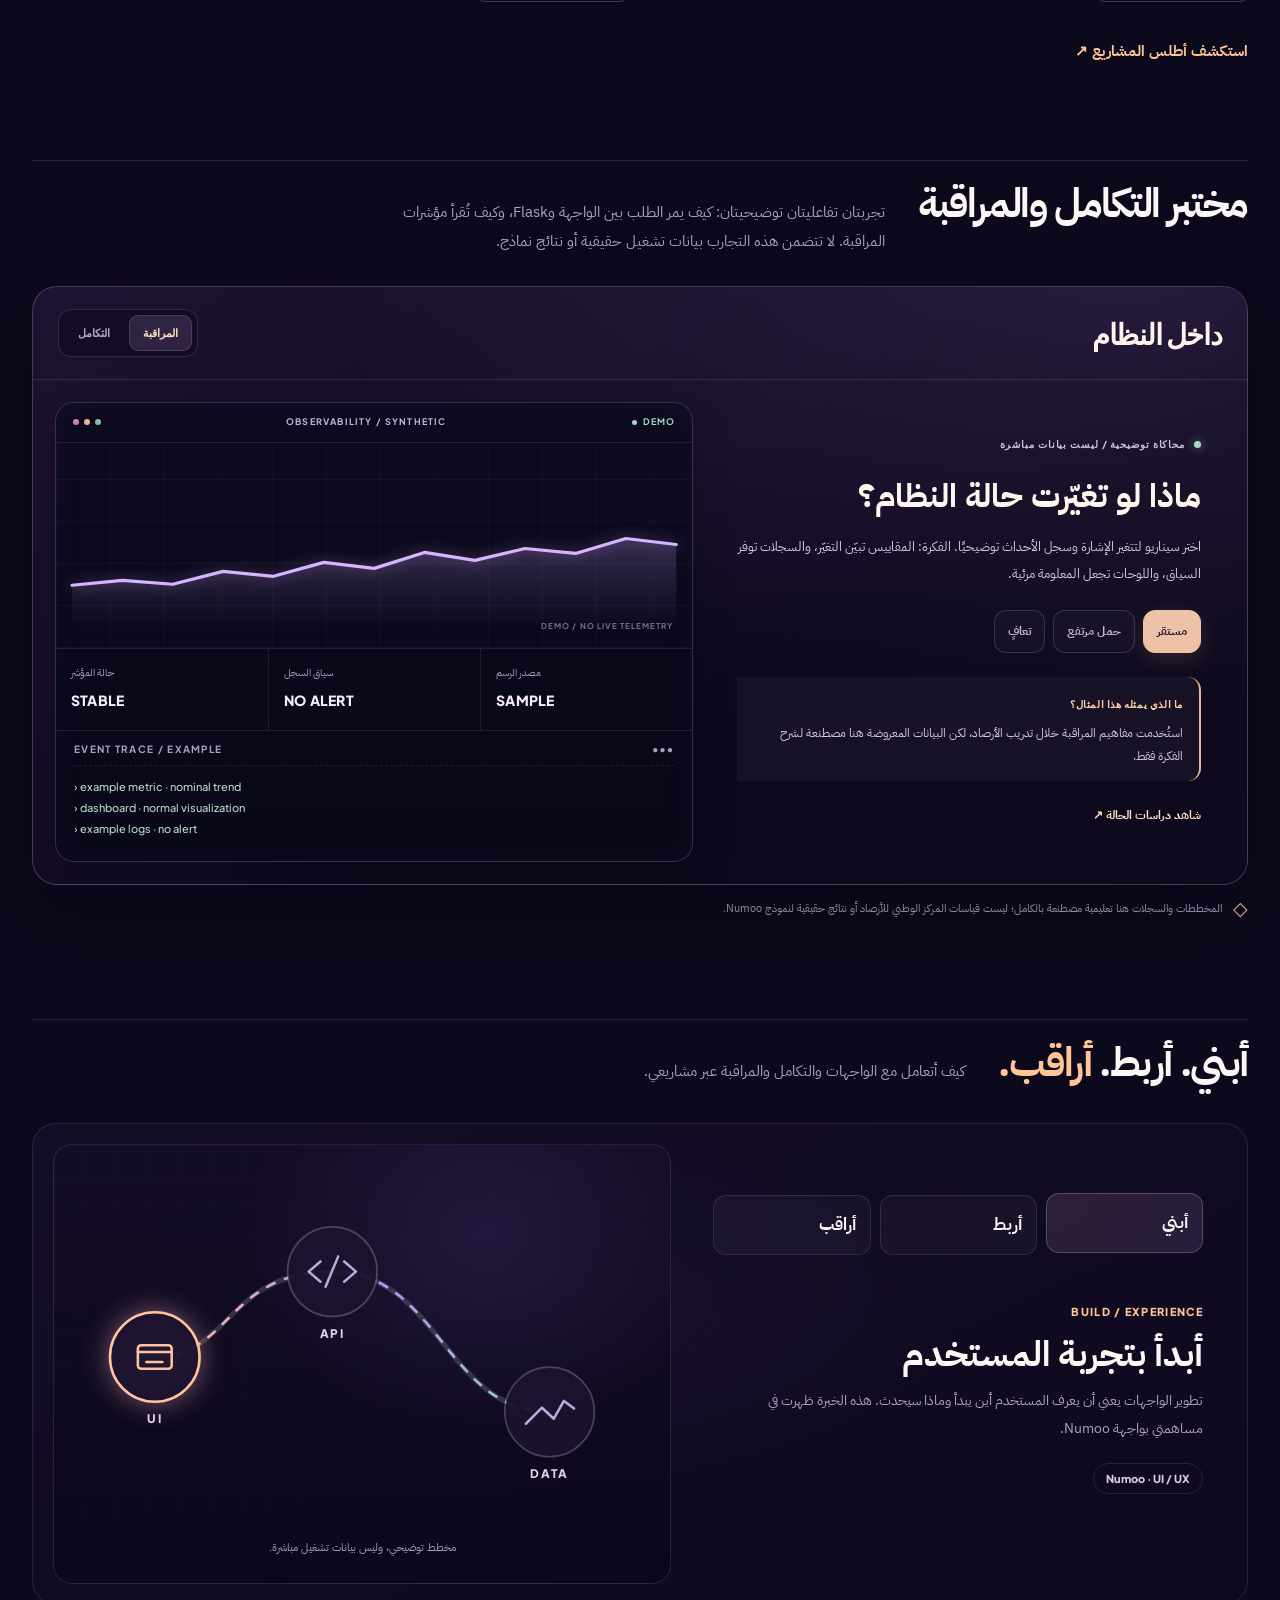
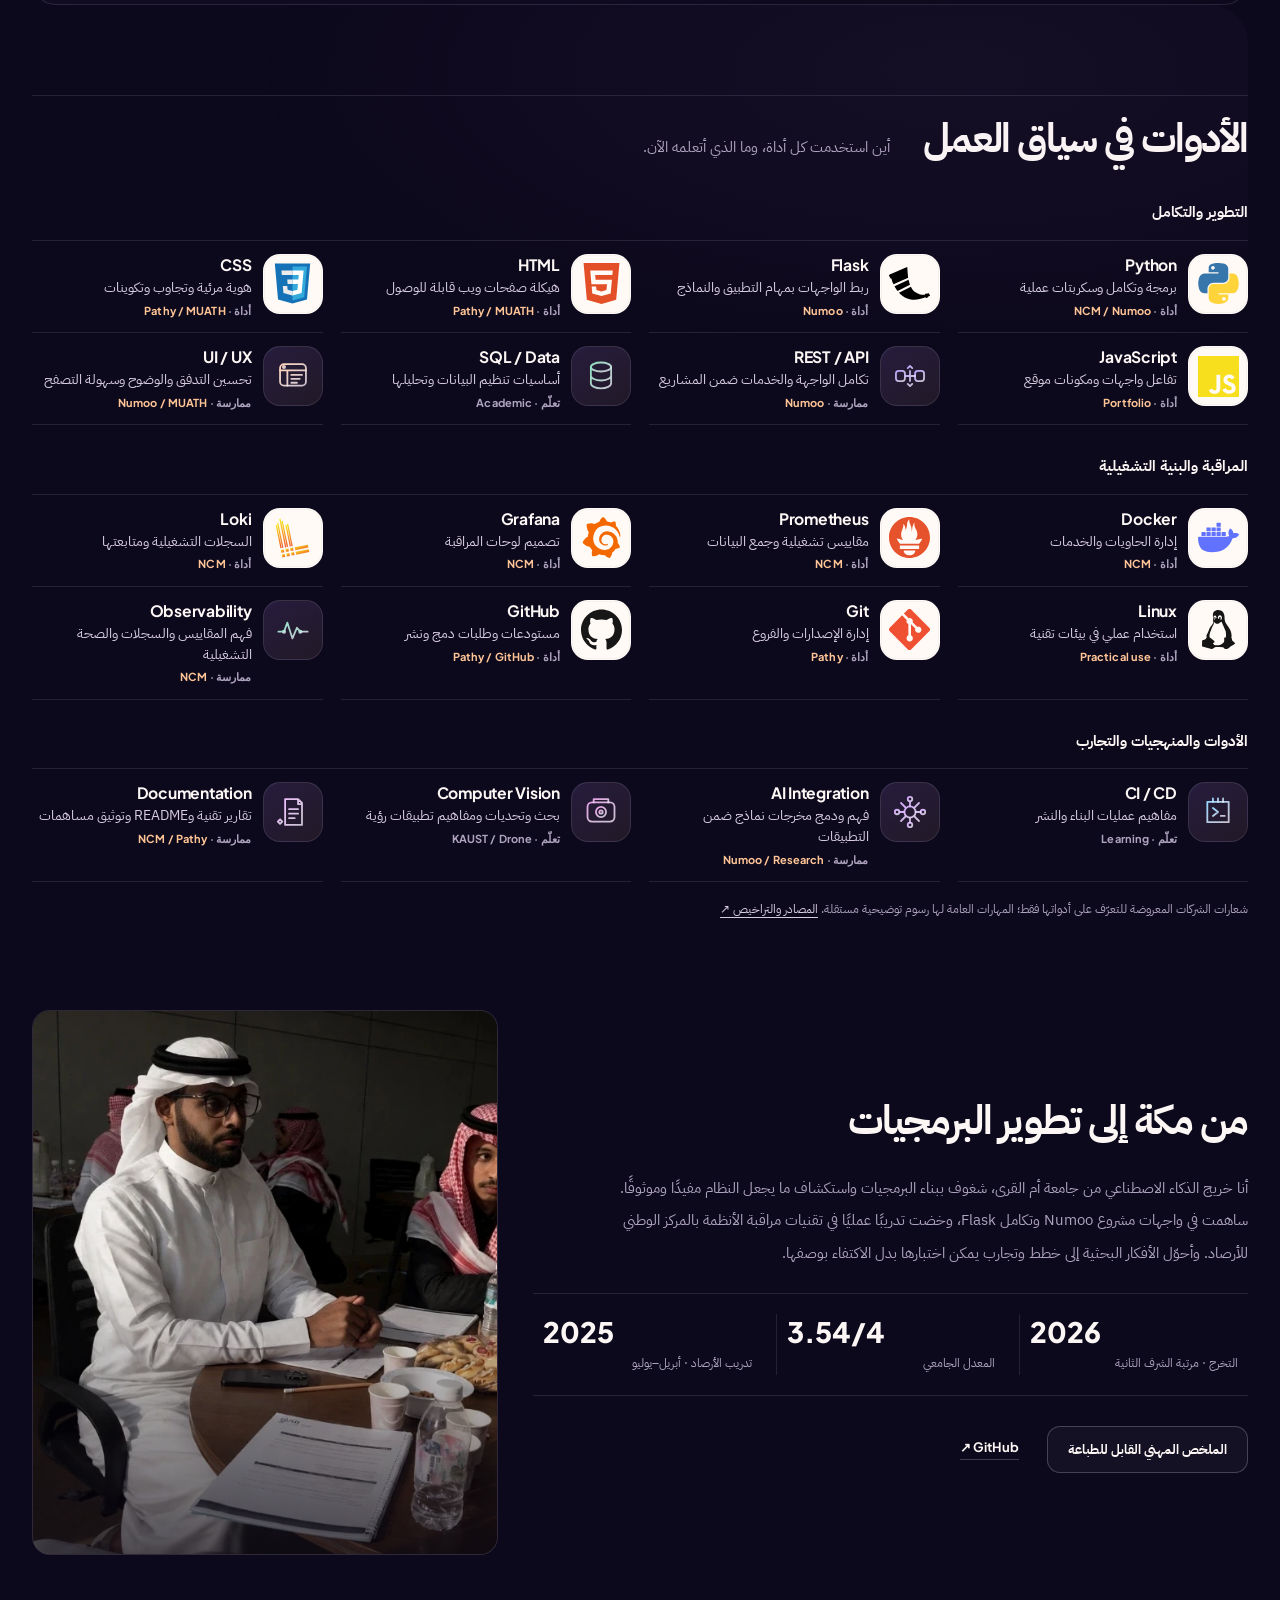
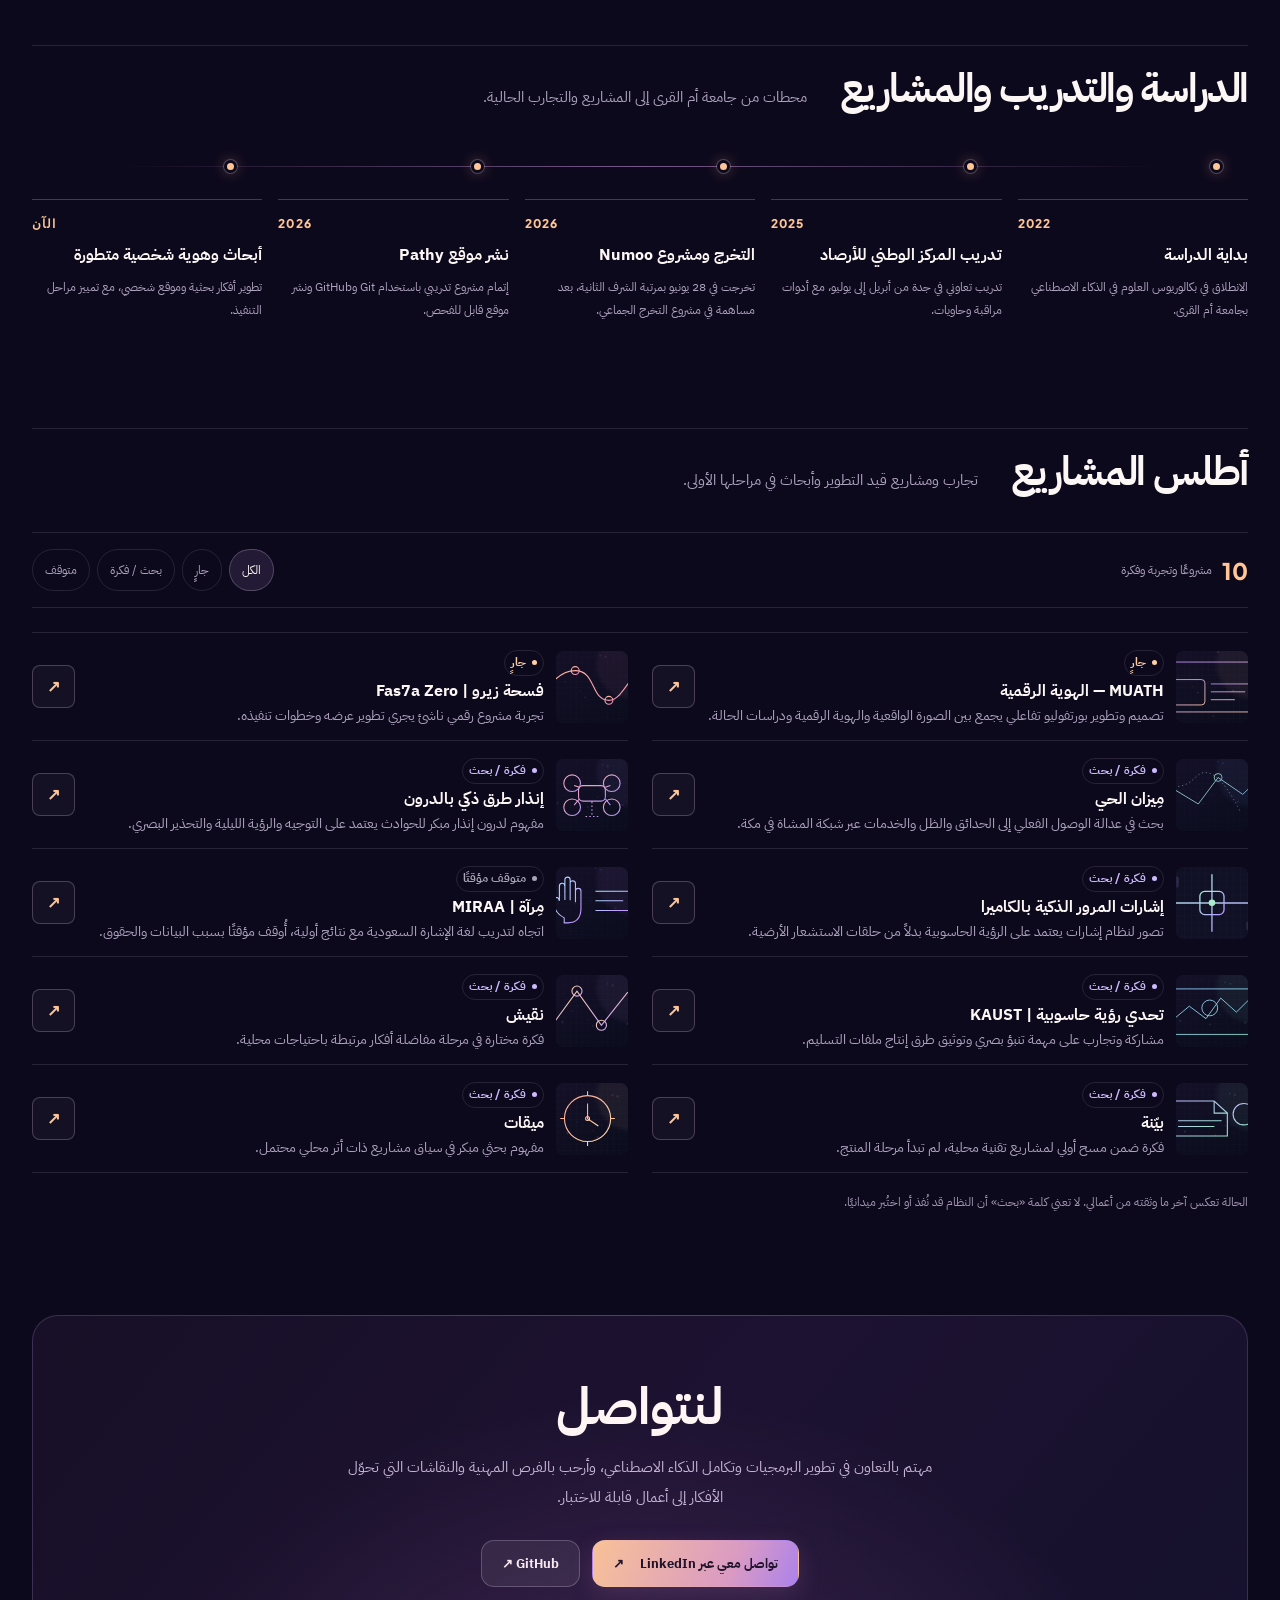
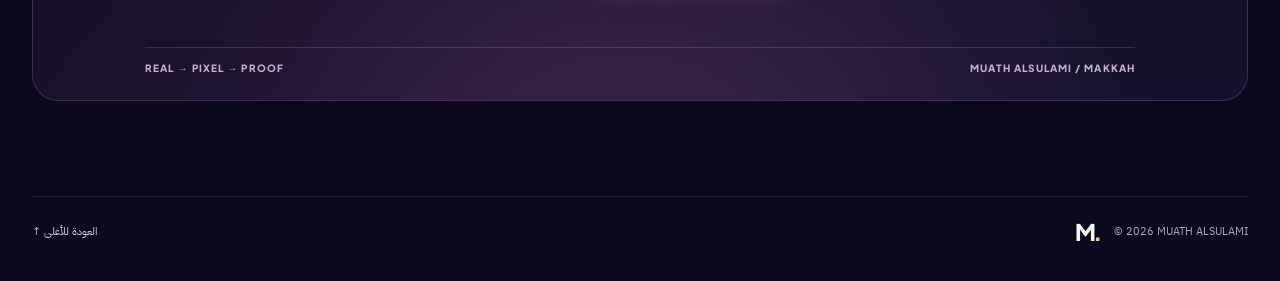
==== commit 55c3be88: "Use Muath Alsulami as the public site name" ====
--- a/index.html
+++ b/index.html
@@ -29,13 +29,13 @@
     <meta property="og:type" content="website" />
     <meta
       property="og:title"
-      content="MUATH — Atelier / Real · Pixel · Proof"
+      content="معاذ السلمي | Muath Alsulami"
     />
     <meta
       property="og:description"
       content="Muath Alsulami · Software development, Flask integration, and systems observability in Makkah, Saudi Arabia."
     />
-    <title>معاذ السلمي — MUATH / Atelier 09 — Real → Pixel → Proof</title>
+    <title>معاذ السلمي | Muath Alsulami</title>
     <link rel="icon" href="assets/favicon.svg" type="image/svg+xml" />
     <link rel="stylesheet" href="styles.css" />
     <link rel="stylesheet" href="atelier.css" />
@@ -252,9 +252,6 @@
             </div>
             <div class="hero-orb"></div>
             <div class="hero-gridlines"></div>
-            <div class="scene-edition" aria-hidden="true">
-              MUATH / ATELIER <span>09</span>
-            </div>
             <div class="hero-portrait">
               <img
                 src="assets/vr-person.webp"
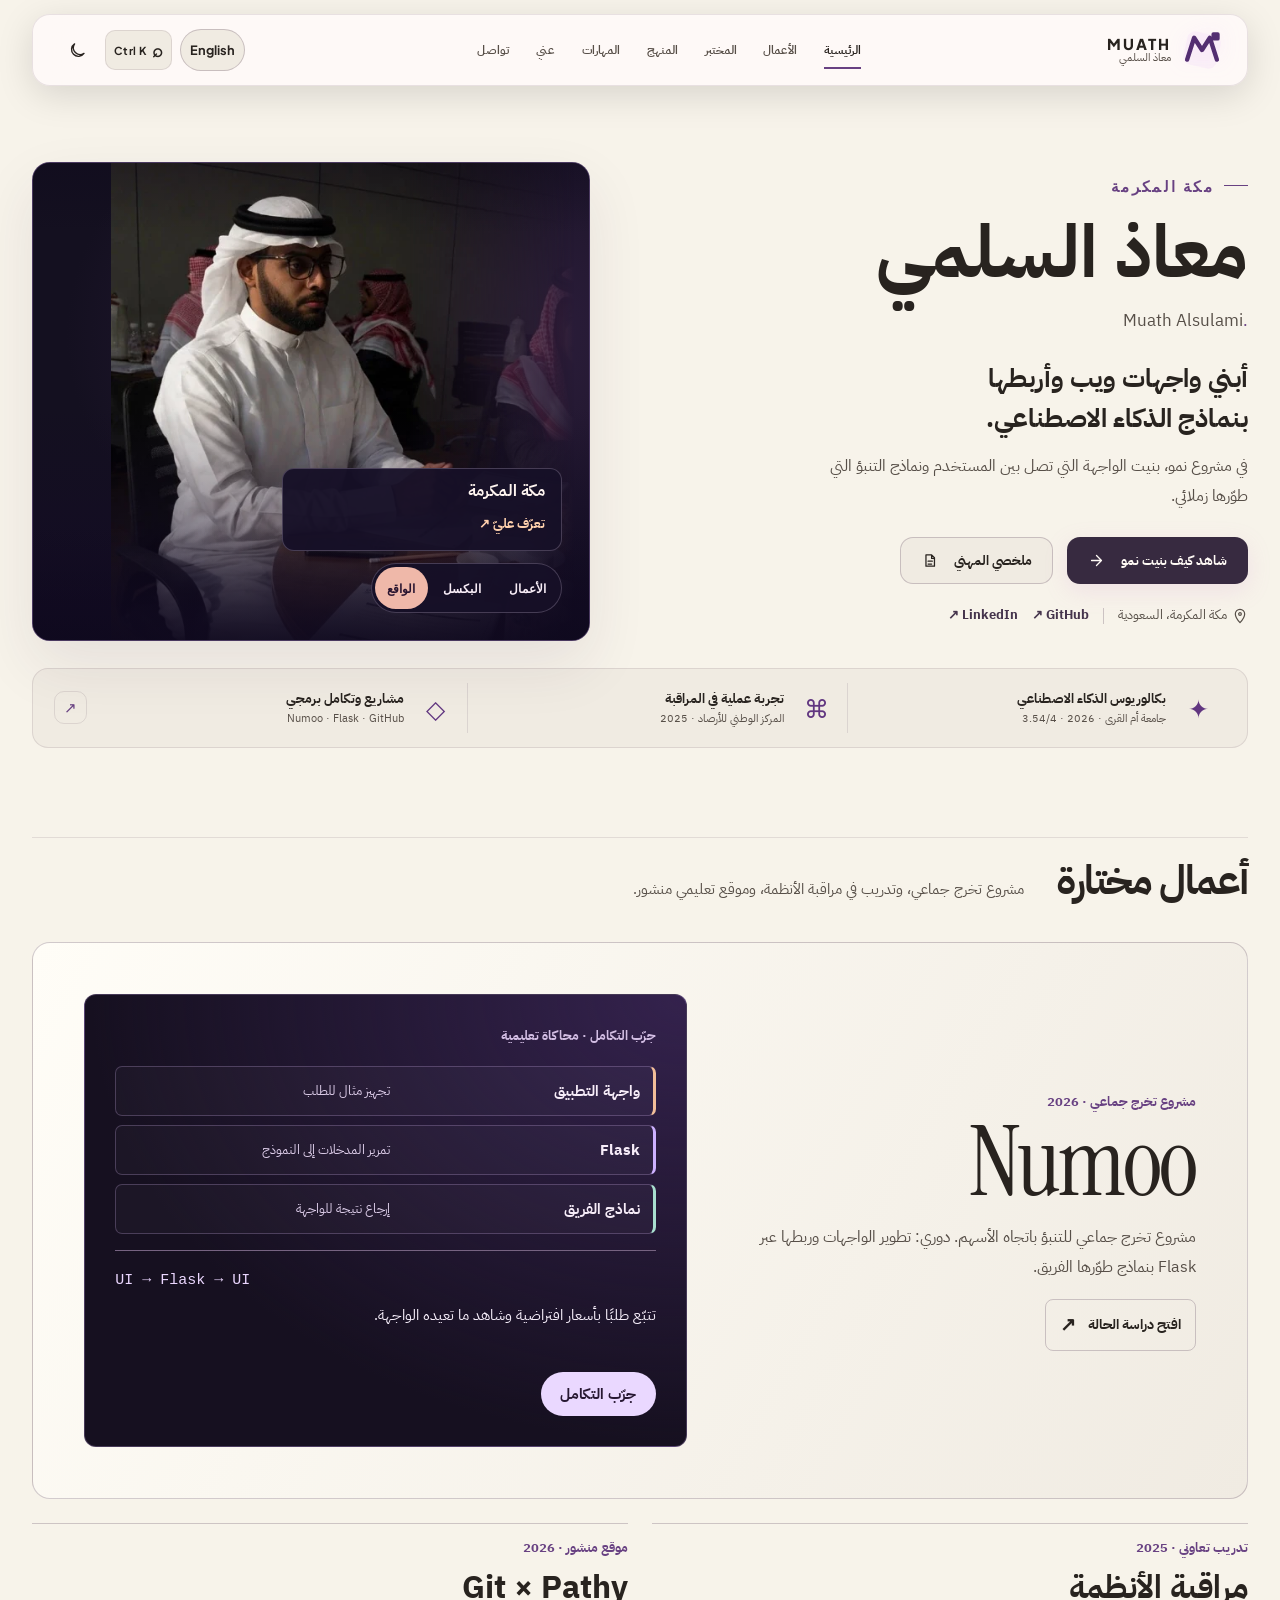
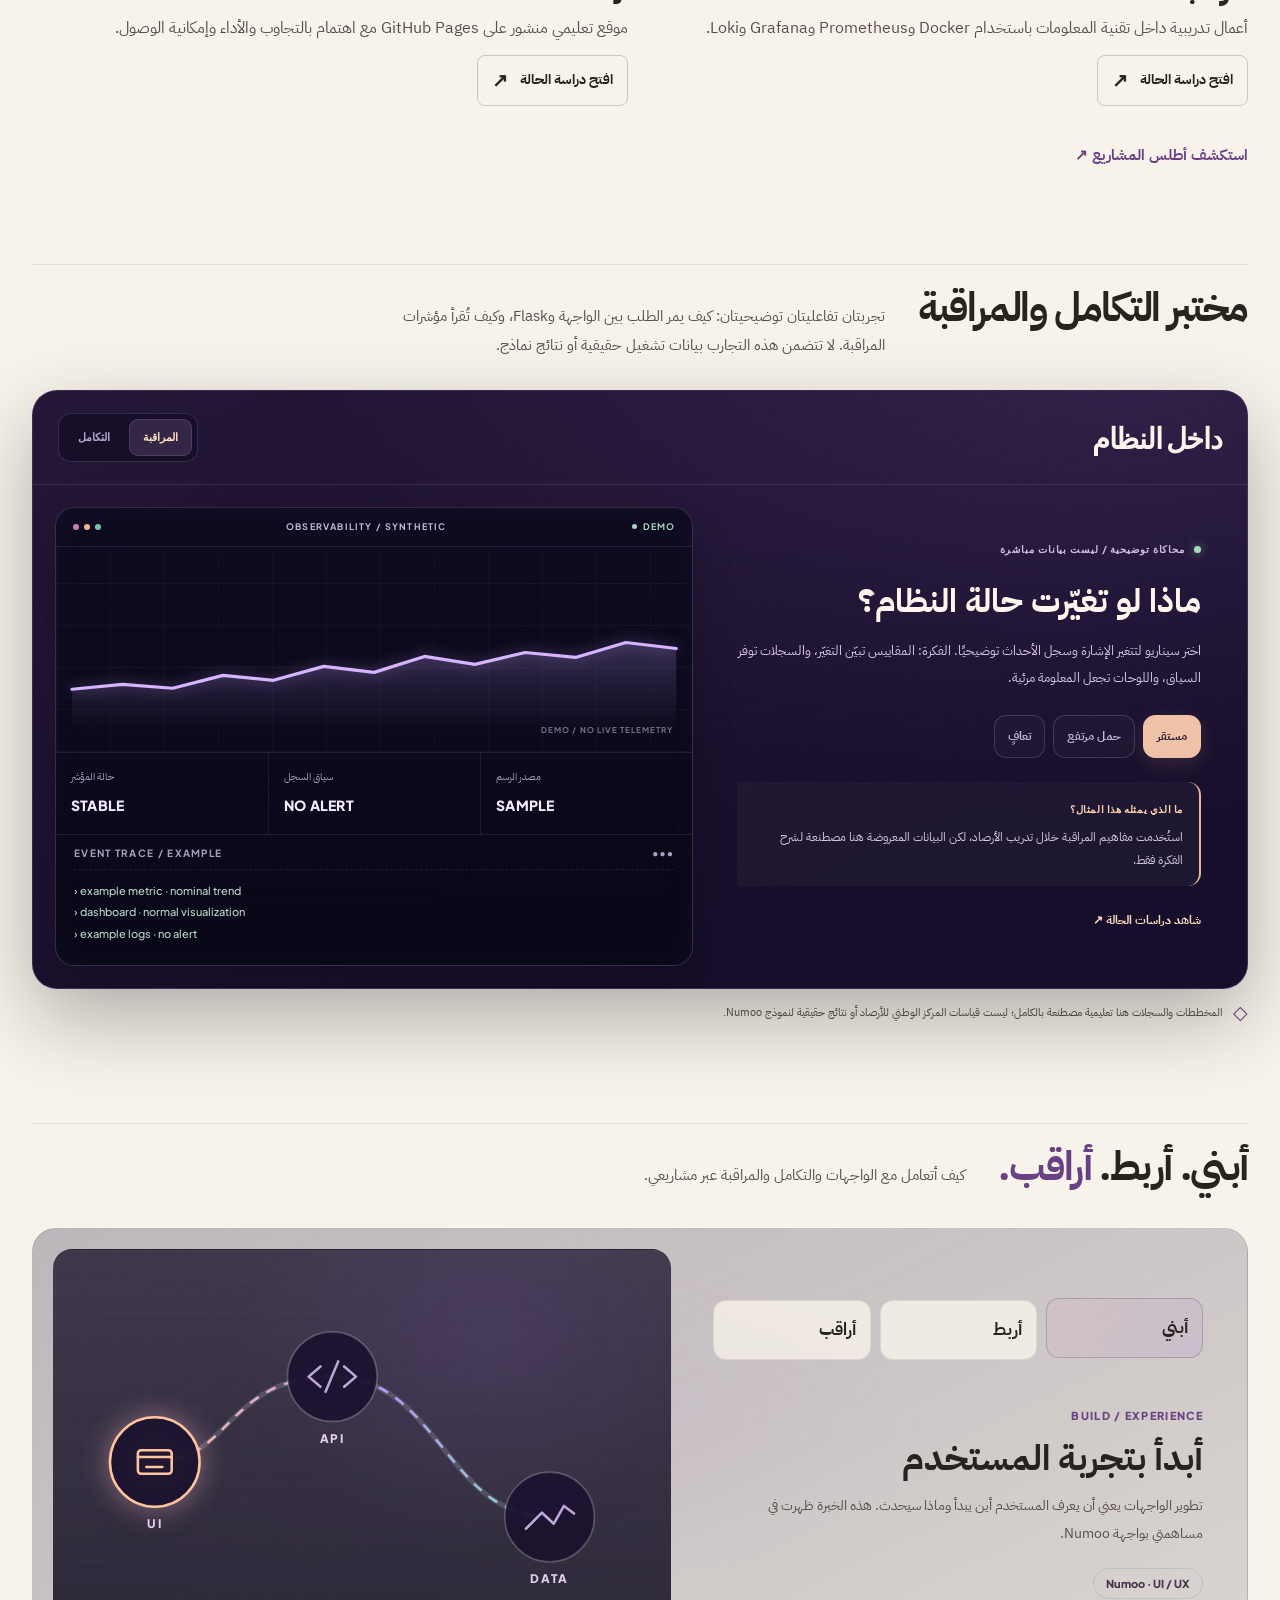
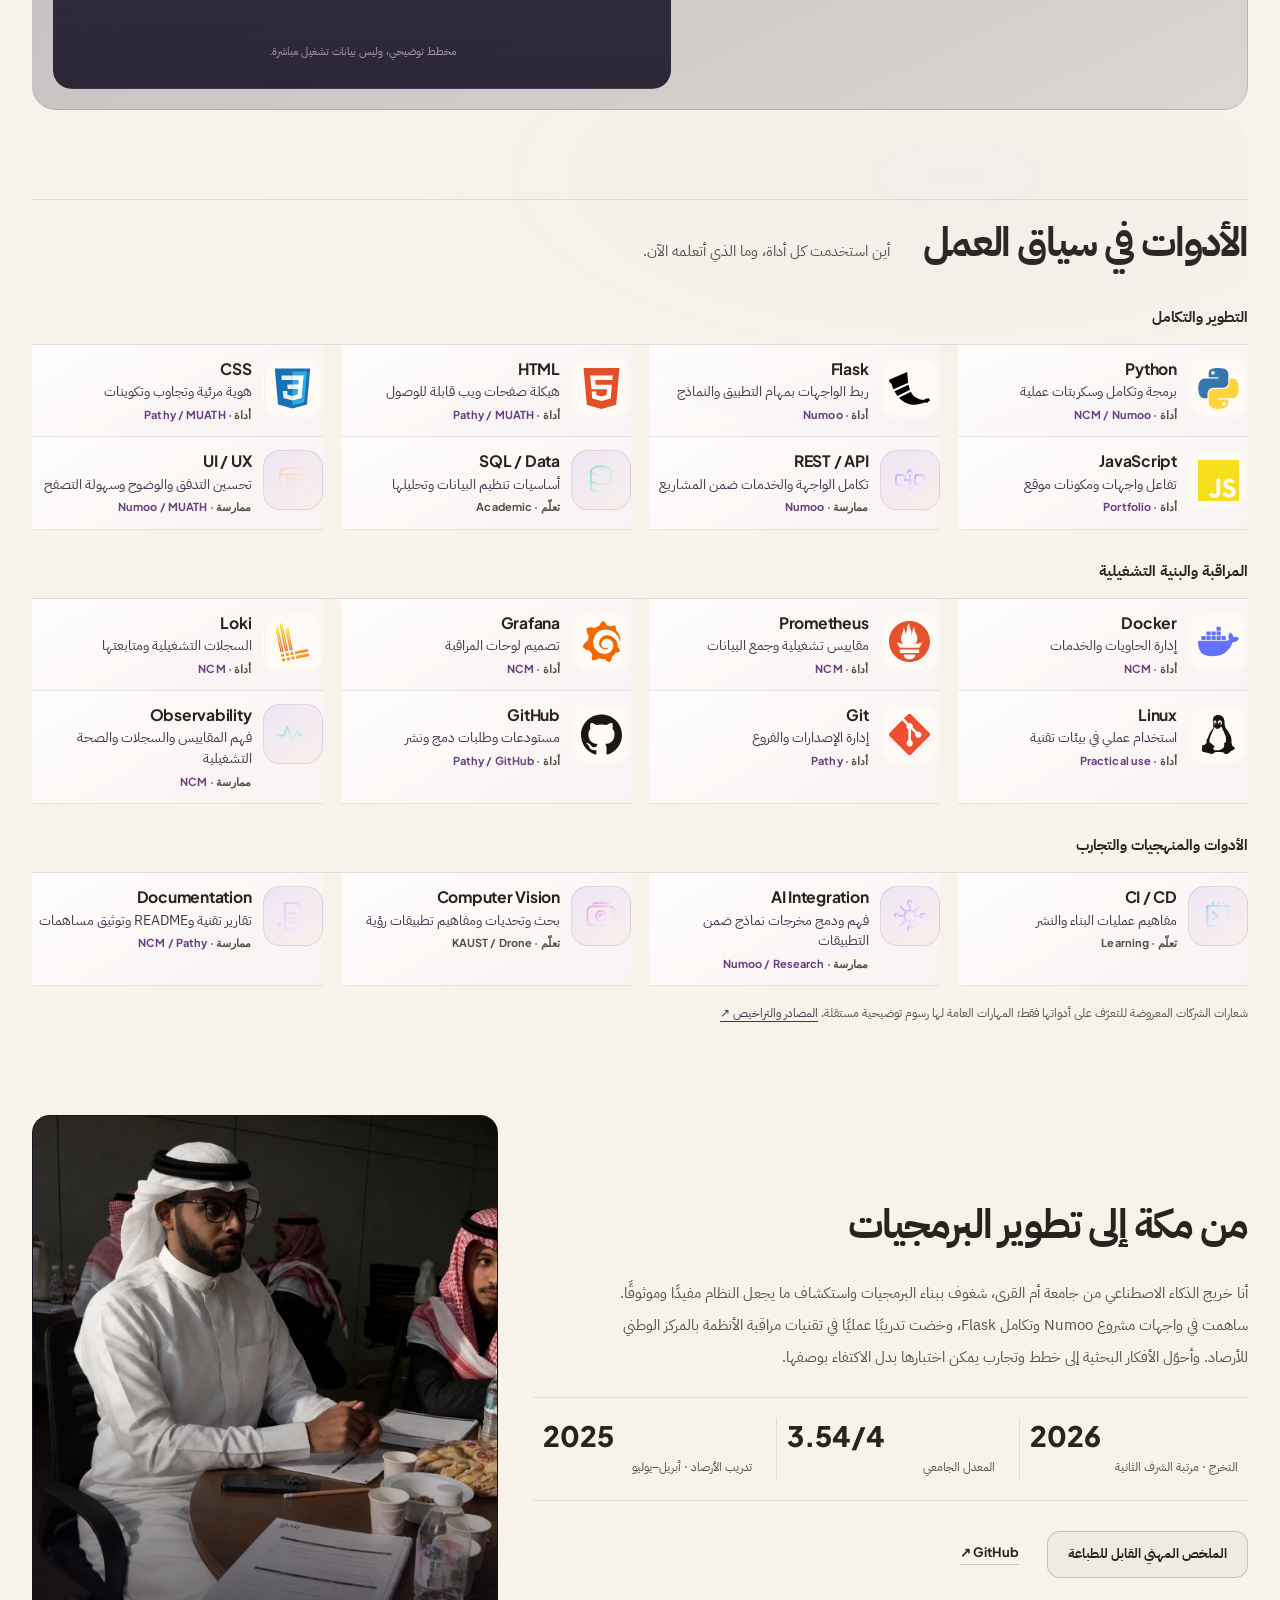
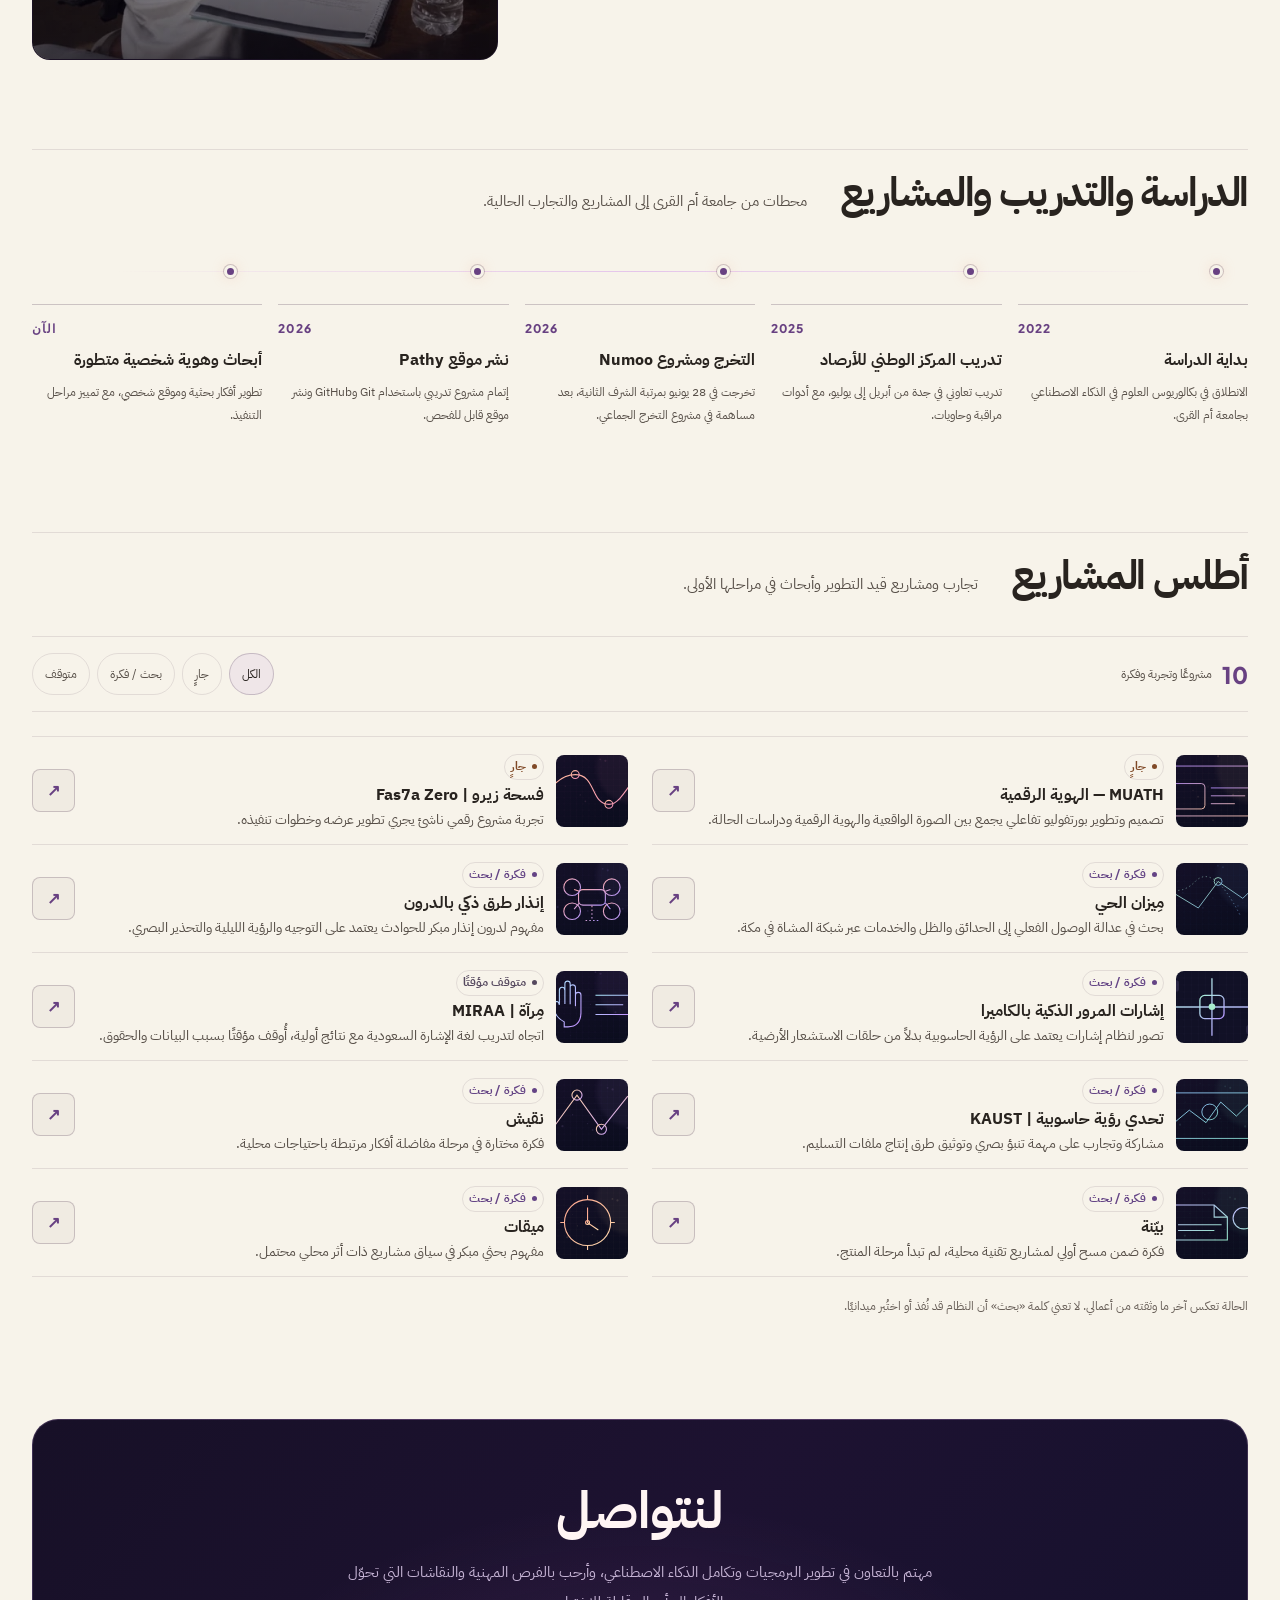
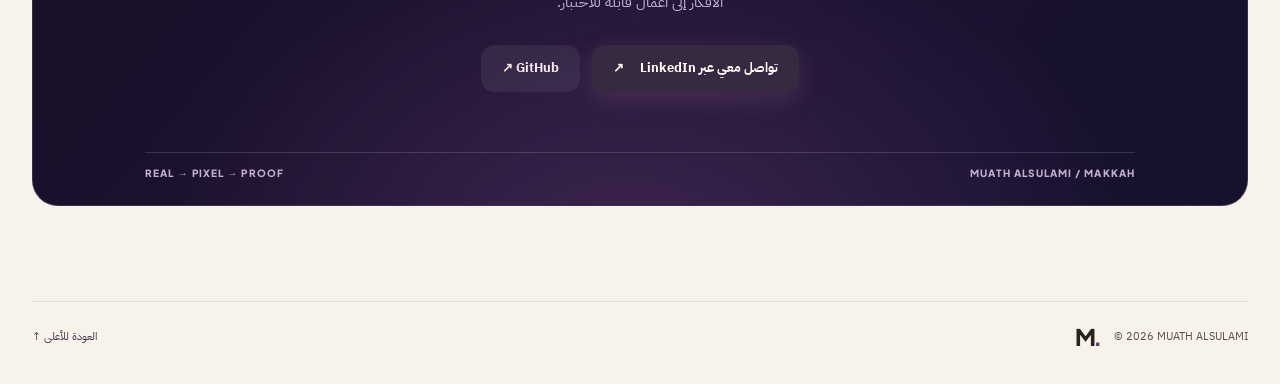
==== commit c905baed: "Lead with Muath’s portrait and an interactive Numoo case study" ====
--- a/index.html
+++ b/index.html
@@ -1,12 +1,12 @@
 <!doctype html>
-<html lang="ar" dir="rtl" data-lang="ar" data-theme="dark">
+<html lang="ar" dir="rtl" data-lang="ar" data-theme="light">
   <head>
     <meta charset="utf-8" />
     <meta
       name="viewport"
       content="width=device-width,initial-scale=1,viewport-fit=cover"
     />
-    <meta name="theme-color" content="#100b21" />
+    <meta name="theme-color" content="#f7f3ea" />
     <meta
       name="description"
       content="معاذ السلمي — مطور برمجيات وخريج ذكاء اصطناعي. تطوير الواجهات وتكامل الحلول ومراقبة الأنظمة، مع مشاريع مكتملة ومفاهيم قيد البحث."
@@ -23,14 +23,11 @@
     <meta property="og:image:height" content="630" />
     <meta
       property="og:image:alt"
-      content="Muath Alsulami's VR portrait and pixel character"
+      content="Muath Alsulami · Web interfaces and AI integration"
     />
     <meta name="twitter:card" content="summary_large_image" />
     <meta property="og:type" content="website" />
-    <meta
-      property="og:title"
-      content="معاذ السلمي | Muath Alsulami"
-    />
+    <meta property="og:title" content="معاذ السلمي | Muath Alsulami" />
     <meta
       property="og:description"
       content="Muath Alsulami · Software development, Flask integration, and systems observability in Makkah, Saudi Arabia."
@@ -52,8 +49,7 @@
         .feature-link,
         .proof-lab-tabs,
         .scenario-controls,
-        .method-switch,
-        .skills-section {
+        .method-switch {
           display: none !important;
         }
       </style></noscript
@@ -168,8 +164,9 @@
       </nav>
       <noscript
         ><nav class="container static-nav" aria-label="روابط المحتوى">
-          <a href="#work">الأعمال</a><a href="#about">عني</a
-          ><a href="#journey">المحطات</a><a href="#contact">تواصل</a>
+          <a href="#work">الأعمال</a><a href="#skills">المهارات</a
+          ><a href="#about">عني</a><a href="#journey">المحطات</a
+          ><a href="#contact">تواصل</a>
         </nav></noscript
       >
     </header>
@@ -179,7 +176,7 @@
           <div class="hero-copy">
             <p class="eyebrow accent-eyebrow">
               <span class="eyebrow-line"></span
-              ><span data-i18n="heroEyebrow">من مكة، إلى العالم الرقمي</span>
+              ><span data-i18n="heroEyebrow">مكة المكرمة</span>
             </p>
             <h1 id="heroTitle">
               <strong data-i18n="heroName">معاذ السلمي</strong>
@@ -190,16 +187,11 @@
             <p id="heroArabic" class="hero-ar" lang="ar" dir="rtl" hidden>
               معاذ السلمي
             </p>
-            <p class="hero-role" data-i18n="heroRole">
-              تطوير البرمجيات · تكامل الذكاء الاصطناعي
-            </p>
-            <p class="hero-lead" data-i18n="heroLead">
-              أطوّر واجهات الويب وأربطها بنماذج الذكاء الاصطناعي. تعلّمت مراقبة
-              الأنظمة عمليًا خلال تدريبي في المركز الوطني للأرصاد.
-            </p>
+            <p class="hero-role" data-i18n="heroRole">أبني واجهات ويب وأربطها بنماذج الذكاء الاصطناعي.</p>
+            <p class="hero-lead" data-i18n="heroLead">في مشروع نمو، بنيت الواجهة التي تصل بين المستخدم ونماذج التنبؤ التي طوّرها زملائي.</p>
             <div class="hero-ctas">
-              <a href="#work" class="button button-primary"
-                ><span data-i18n="viewWork">استكشف أعمالي</span
+              <a href="#numoo-heading" class="button button-primary"
+                ><span data-i18n="viewWork">شاهد كيف بنيت نمو</span
                 ><svg viewBox="0 0 24 24" aria-hidden="true">
                   <path d="M5 12h14m-7-7 7 7-7 7" /></svg></a
               ><a href="professional-summary.html" class="button button-outline"
@@ -231,10 +223,10 @@
           <div
             class="hero-scene"
             id="heroScene"
-            data-view="pixel"
+            data-view="real"
             role="group"
             data-i18n-label="sceneLabel"
-            aria-label="مشهد فني يجمع الصورة الحقيقية بنظارة الواقع الافتراضي وشخصية البكسل"
+            aria-label="صور معاذ ومشاهد من أعماله"
           >
             <div class="hero-sky" aria-hidden="true">
               <img
@@ -247,13 +239,14 @@
                 alt=""
                 width="1540"
                 height="867"
-                fetchpriority="high"
+                loading="lazy"
               />
             </div>
             <div class="hero-orb"></div>
             <div class="hero-gridlines"></div>
             <div class="hero-portrait">
               <img
+                loading="lazy"
                 src="assets/vr-person.webp"
                 srcset="
                   assets/vr-person-540.webp 540w,
@@ -274,6 +267,7 @@
             </div>
             <div class="hero-pixel">
               <img
+                loading="lazy"
                 src="assets/pixel-muath.webp"
                 srcset="
                   assets/pixel-muath-540.webp 540w,
@@ -297,7 +291,8 @@
                 type="button"
                 data-view="real"
                 data-i18n="sceneReal"
-                aria-pressed="false"
+                class="is-active"
+                aria-pressed="true"
               >
                 الواقع
               </button>
@@ -305,8 +300,7 @@
                 type="button"
                 data-view="pixel"
                 data-i18n="scenePixel"
-                class="is-active"
-                aria-pressed="true"
+                aria-pressed="false"
               >
                 البكسل
               </button>
@@ -320,17 +314,18 @@
               </button>
             </div>
             <div class="scene-light" aria-hidden="true"></div>
-            <div class="scene-portrait-real" hidden aria-hidden="true">
+            <div class="scene-portrait-real">
               <img
                 src="assets/meeting.webp"
                 width="570"
                 height="740"
-                alt=""
-                loading="lazy"
+                data-i18n-alt="meetingAlt"
+                alt="معاذ السلمي خلال اجتماع"
+                fetchpriority="high"
                 decoding="async"
               />
             </div>
-            <div class="scene-real" inert aria-hidden="true">
+            <div class="scene-real" aria-hidden="false">
               <strong data-i18n="realSceneTitle">مكة المكرمة</strong>
               <a href="#about" data-i18n="realSceneLink">تعرّف عليّ ↗</a>
             </div>
@@ -413,24 +408,27 @@
                 ><span aria-hidden="true">↗</span>
               </button>
             </div>
-            <figure class="work-flow">
-              <figcaption data-i18n="flowCaption">
-                مسار التكامل · رسم توضيحي
-              </figcaption>
+            <figure class="work-flow" id="numoo-trace">
+              <figcaption data-i18n="flowCaption">جرّب التكامل · محاكاة تعليمية</figcaption>
               <ol aria-label="مسار التكامل" data-i18n-label="flowLabel">
                 <li>
                   <b data-i18n="flowInterface">واجهة التطبيق</b
-                  ><span data-i18n="flowInput">استقبال المدخلات</span>
+                  ><span data-i18n="flowInput">تجهيز مثال للطلب</span>
                 </li>
                 <li>
                   <b lang="en">Flask</b
-                  ><span data-i18n="flowService">ربط الطلب بالمخرجات</span>
+                  ><span data-i18n="flowService">تمرير المدخلات إلى النموذج</span>
                 </li>
                 <li>
                   <b data-i18n="flowModel">نماذج الفريق</b
-                  ><span data-i18n="flowOutput">إعادة النتيجة للعرض</span>
+                  ><span data-i18n="flowOutput">إرجاع نتيجة للواجهة</span>
                 </li>
               </ol>
+              <div class="trace-console" hidden>
+                <p class="trace-value" dir="ltr"><code id="traceWire"></code></p>
+                <p id="traceStatus" role="status" aria-live="polite" aria-atomic="true"></p>
+                <button id="traceNext" type="button"></button>
+              </div>
             </figure>
           </article>
           <div class="work-support reveal">
--- a/brand-polish.css
+++ b/brand-polish.css
@@ -952,3 +952,57 @@
   padding-inline: 0;
   min-block-size: 0;
 }
+/* Stone paper, ink and a single violet accent. */
+html[data-theme="light"] {
+  --bg: #f7f3ea;
+  --bg2: #eee8de;
+  --panel: #fffdf7;
+  --surface: #f0ebe2;
+  --ink: #28231f;
+  --muted: #574f48;
+  --muted2: #675e57;
+  --accent: #684182;
+  --accent2: #613680;
+}
+html[data-theme="light"] body::before { background: none; }
+html[data-theme="light"] .button-primary {
+  background: #372a40;
+  color: #fffaf5;
+}
+html[data-theme="light"] .button-primary::before { background: #57366c; }
+.hero-role {
+  font-size: clamp(1.18rem, 2vw, 1.8rem);
+  line-height: 1.55;
+  max-inline-size: 28ch;
+  text-wrap: balance;
+}
+.hero-lead { max-inline-size: 44ch; }
+#numoo-heading { scroll-margin-block-start: 8rem; }
+@media (min-width: 721px) {
+  .hero-grid { grid-template-columns: minmax(0, 1fr) minmax(0, .94fr); }
+}
+.work-flow li[aria-current="step"] {
+  border-color: #ceb5ee;
+  background: #493357;
+}
+.trace-console { margin-block-start: 1rem; border-top: 1px solid #766381; }
+.trace-value { overflow-wrap: anywhere; color: #ebd7ff; text-align: left; margin-block-end: 0; }
+#traceStatus { color: #f7effb; min-block-size: 3.6em; margin-block: .5rem 1rem; }
+#traceNext {
+  min-block-size: 44px;
+  border: 0;
+  border-radius: 24px;
+  padding: .4em 1.3em;
+  background: #ead8ff;
+  color: #271832;
+  font: inherit;
+  font-weight: 700;
+  cursor: pointer;
+}
+#traceNext:focus-visible { outline-color: white; }
+@media (prefers-reduced-motion: no-preference) {
+  .work-flow li { transition: background-color 240ms, border-color 240ms; }
+}
+html[data-theme="light"] .skip-link { color: #fff; }
+.hero-scene[data-view="real"] :is(.hero-sky, .hero-pixel, .hero-portrait, .hero-gridlines, .orbit-line, .pixel-trail, .hero-orb) { display: none; }
+.scene-portrait-real { animation: none; }
